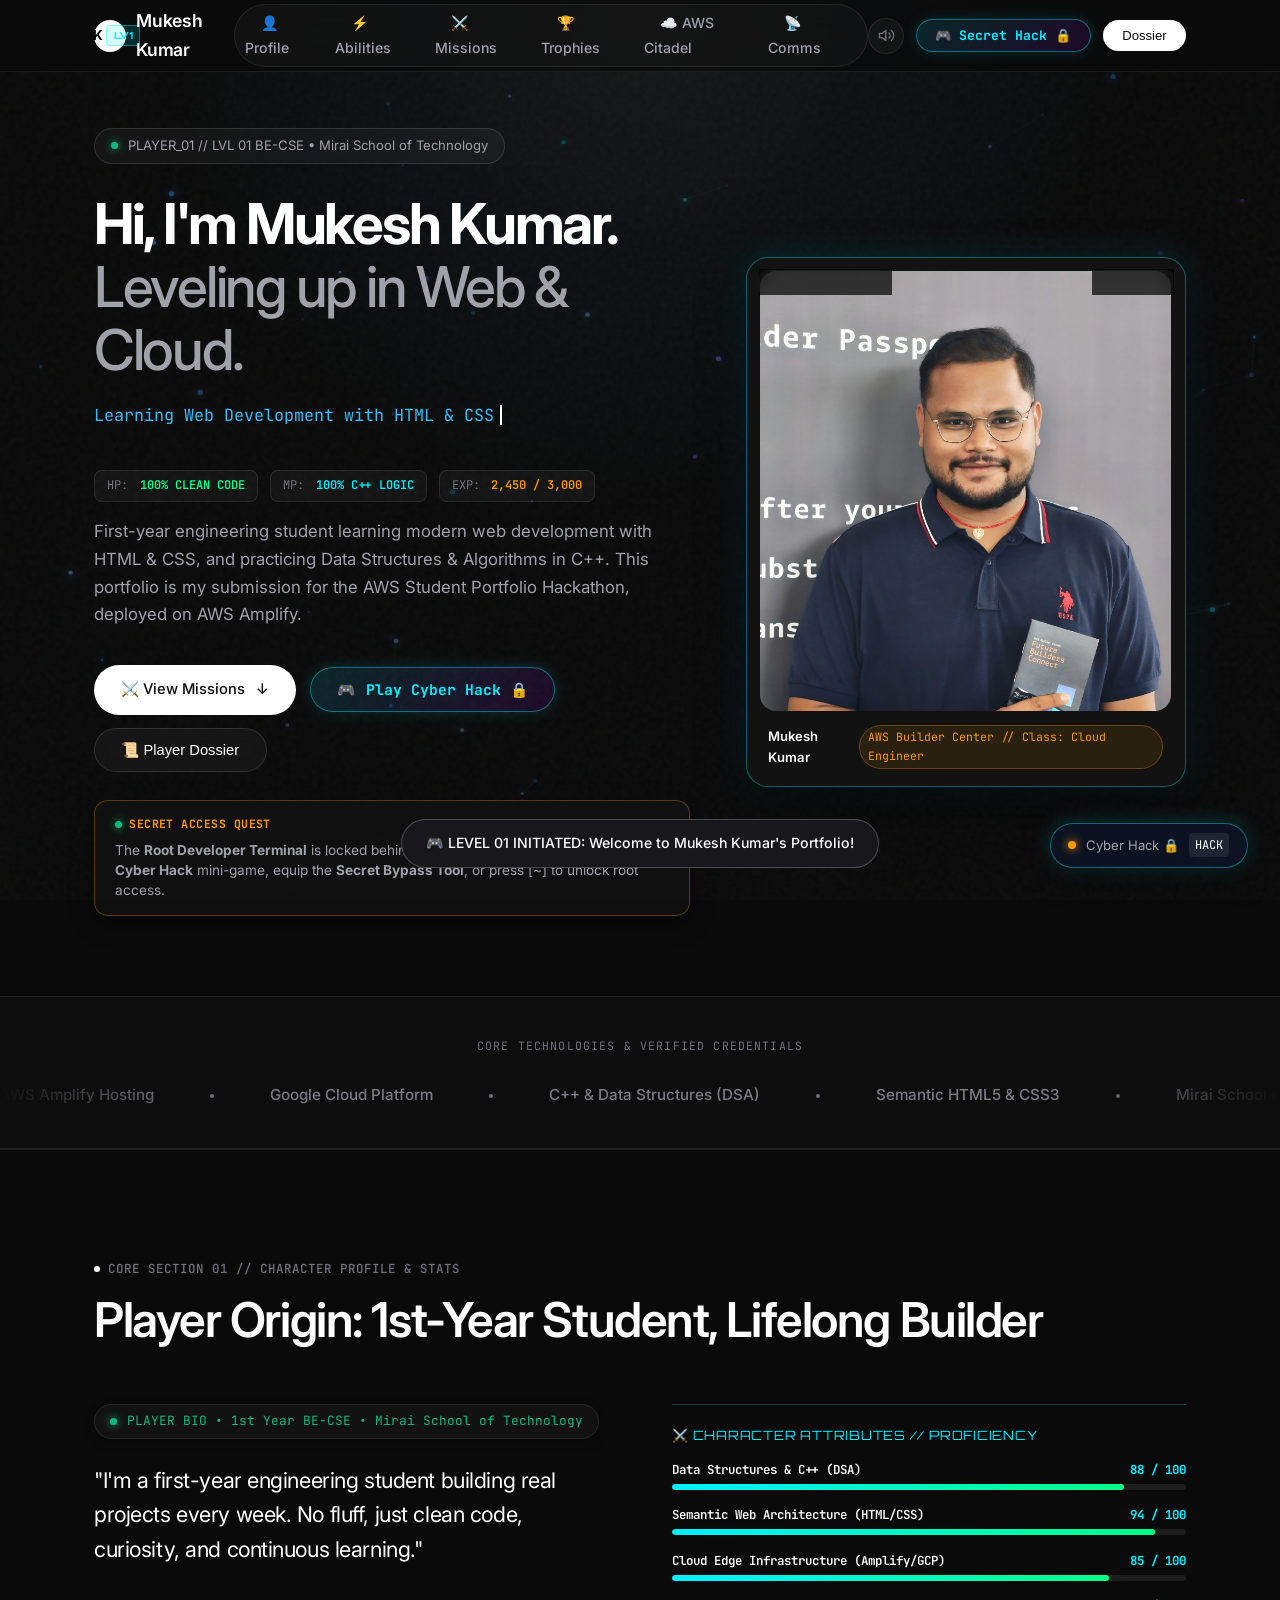
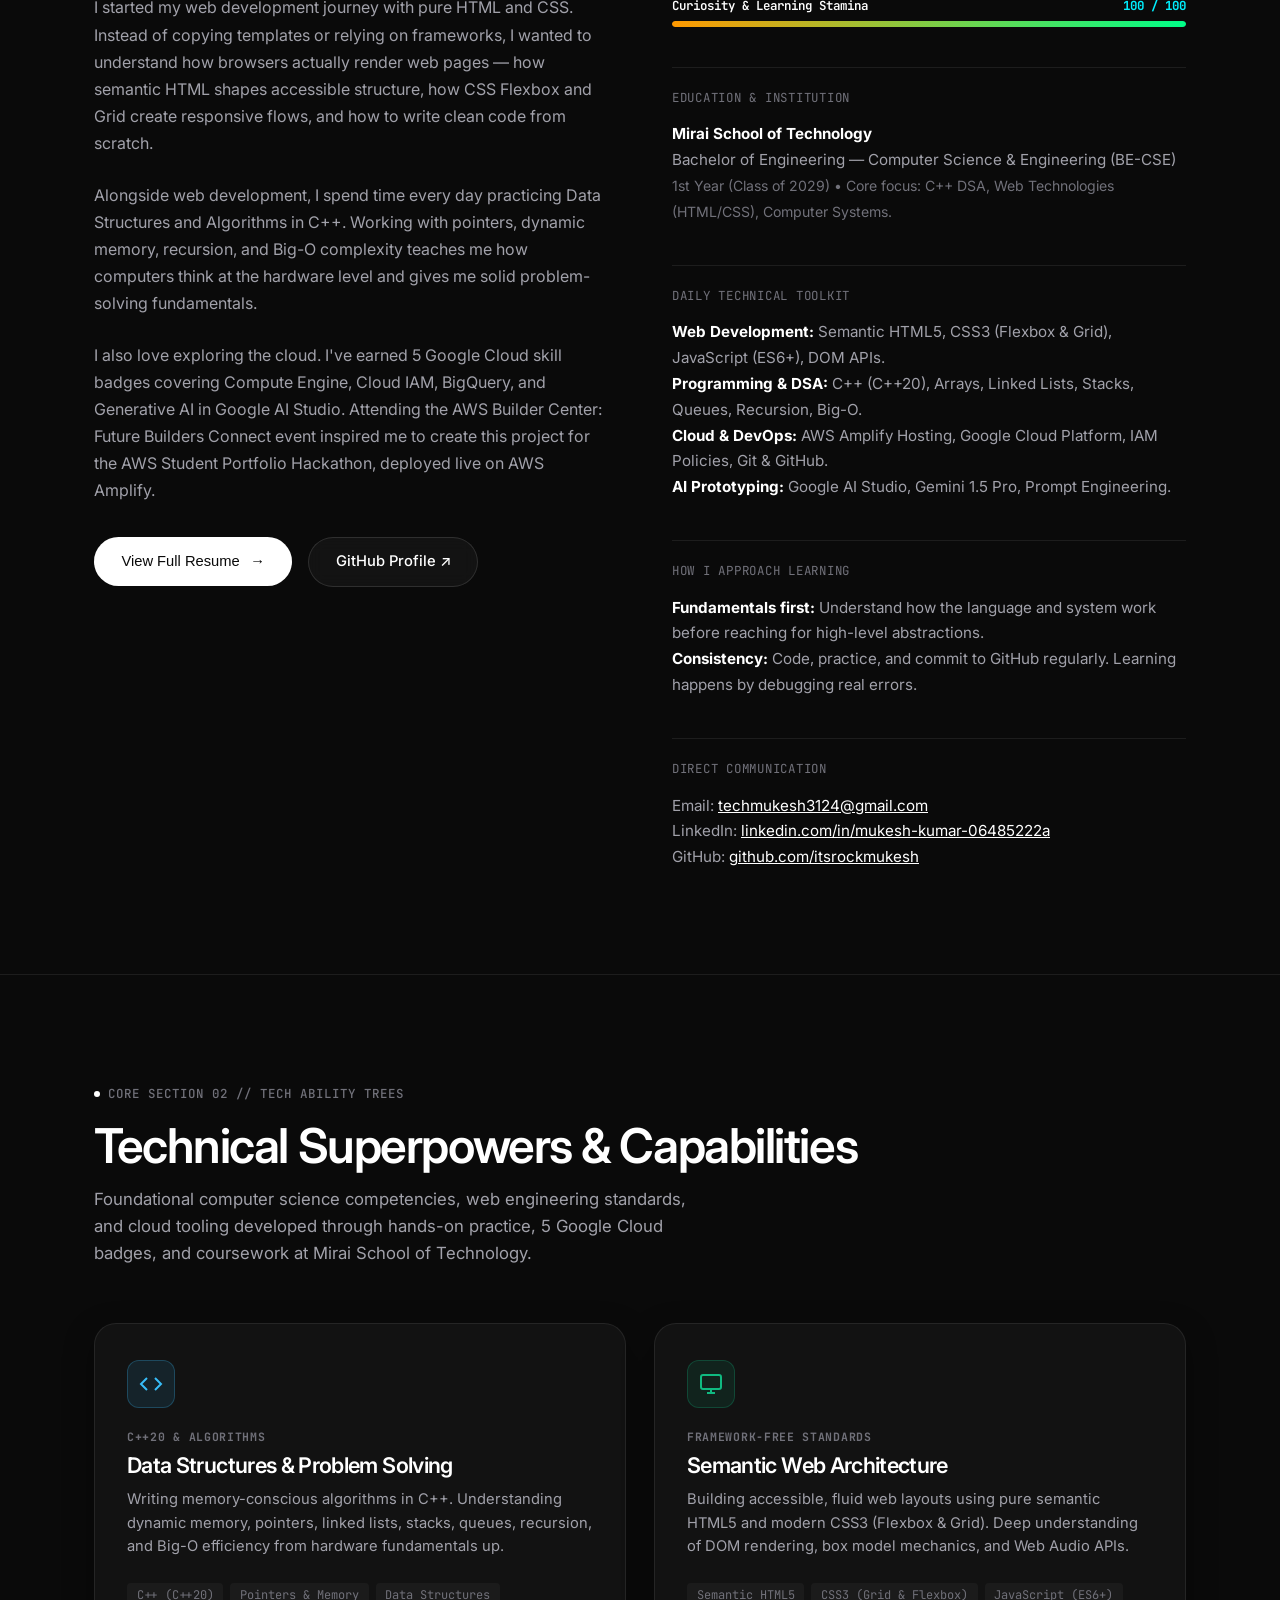
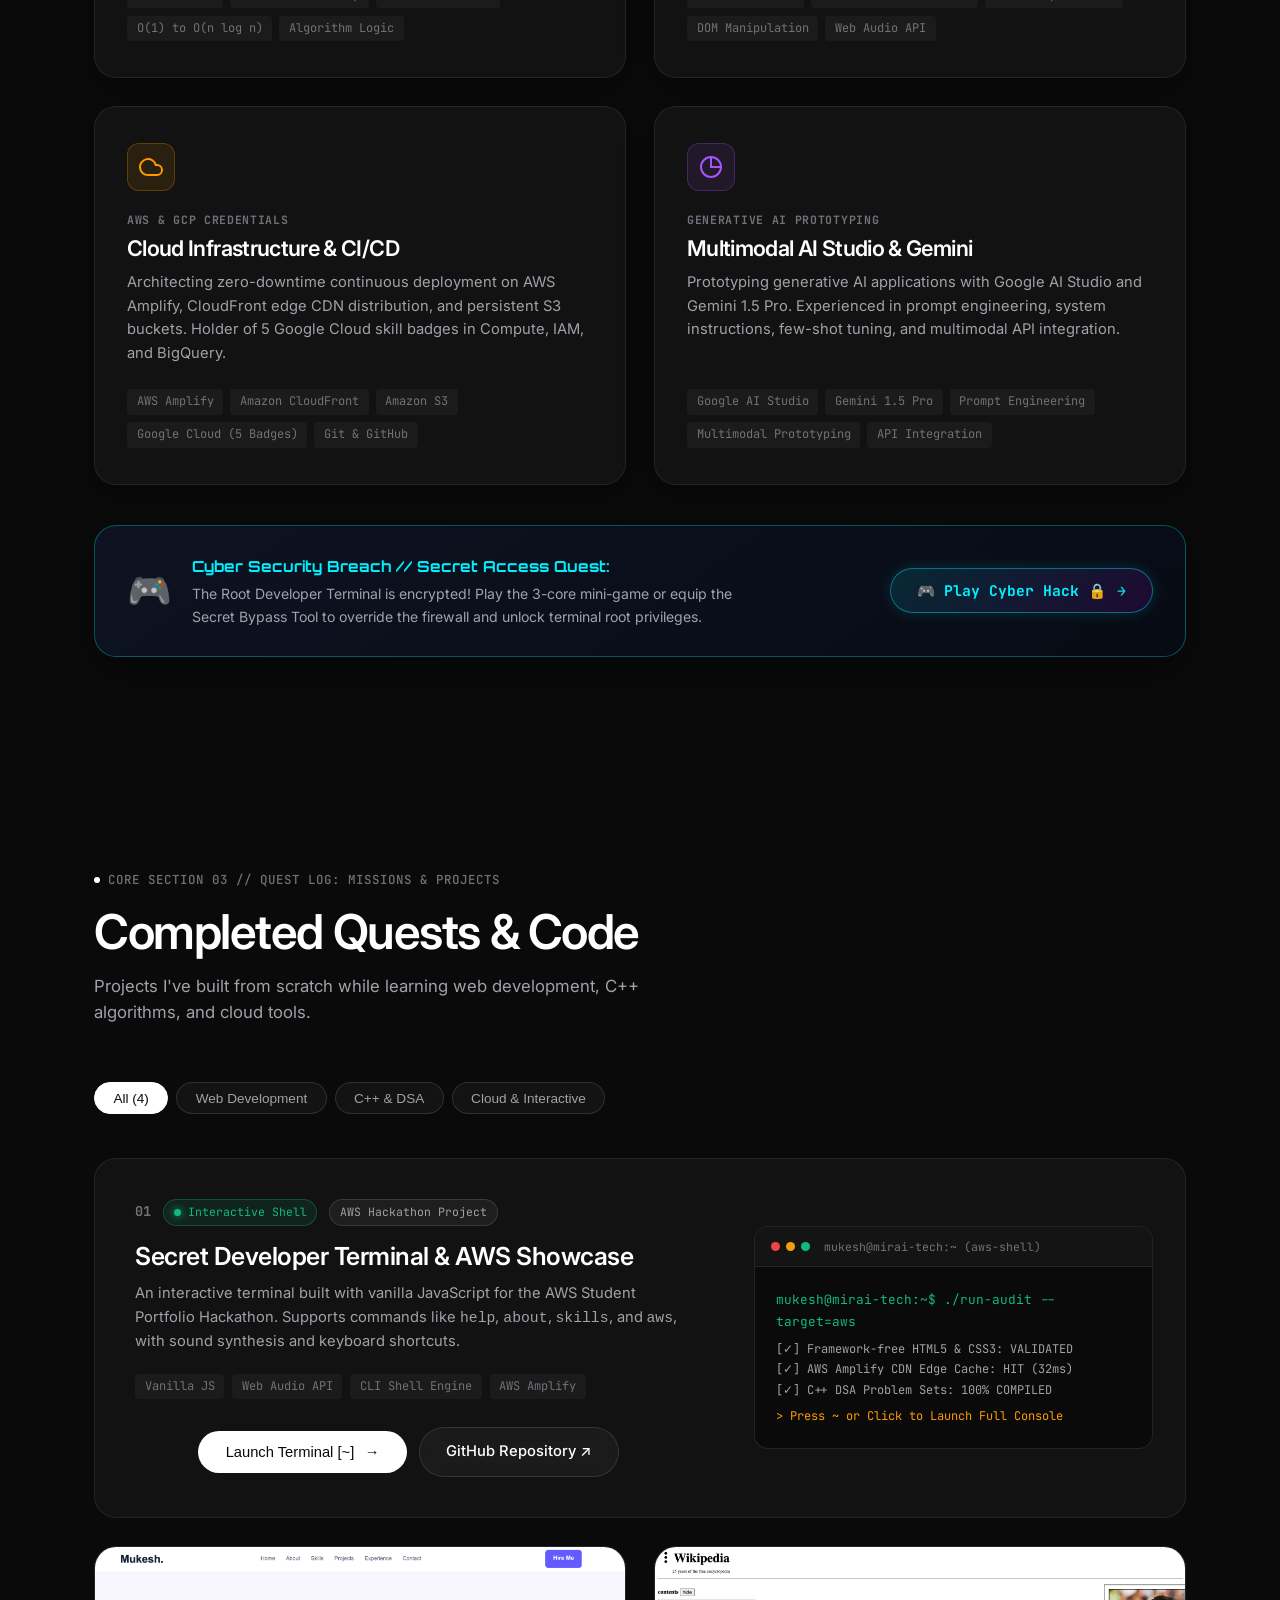
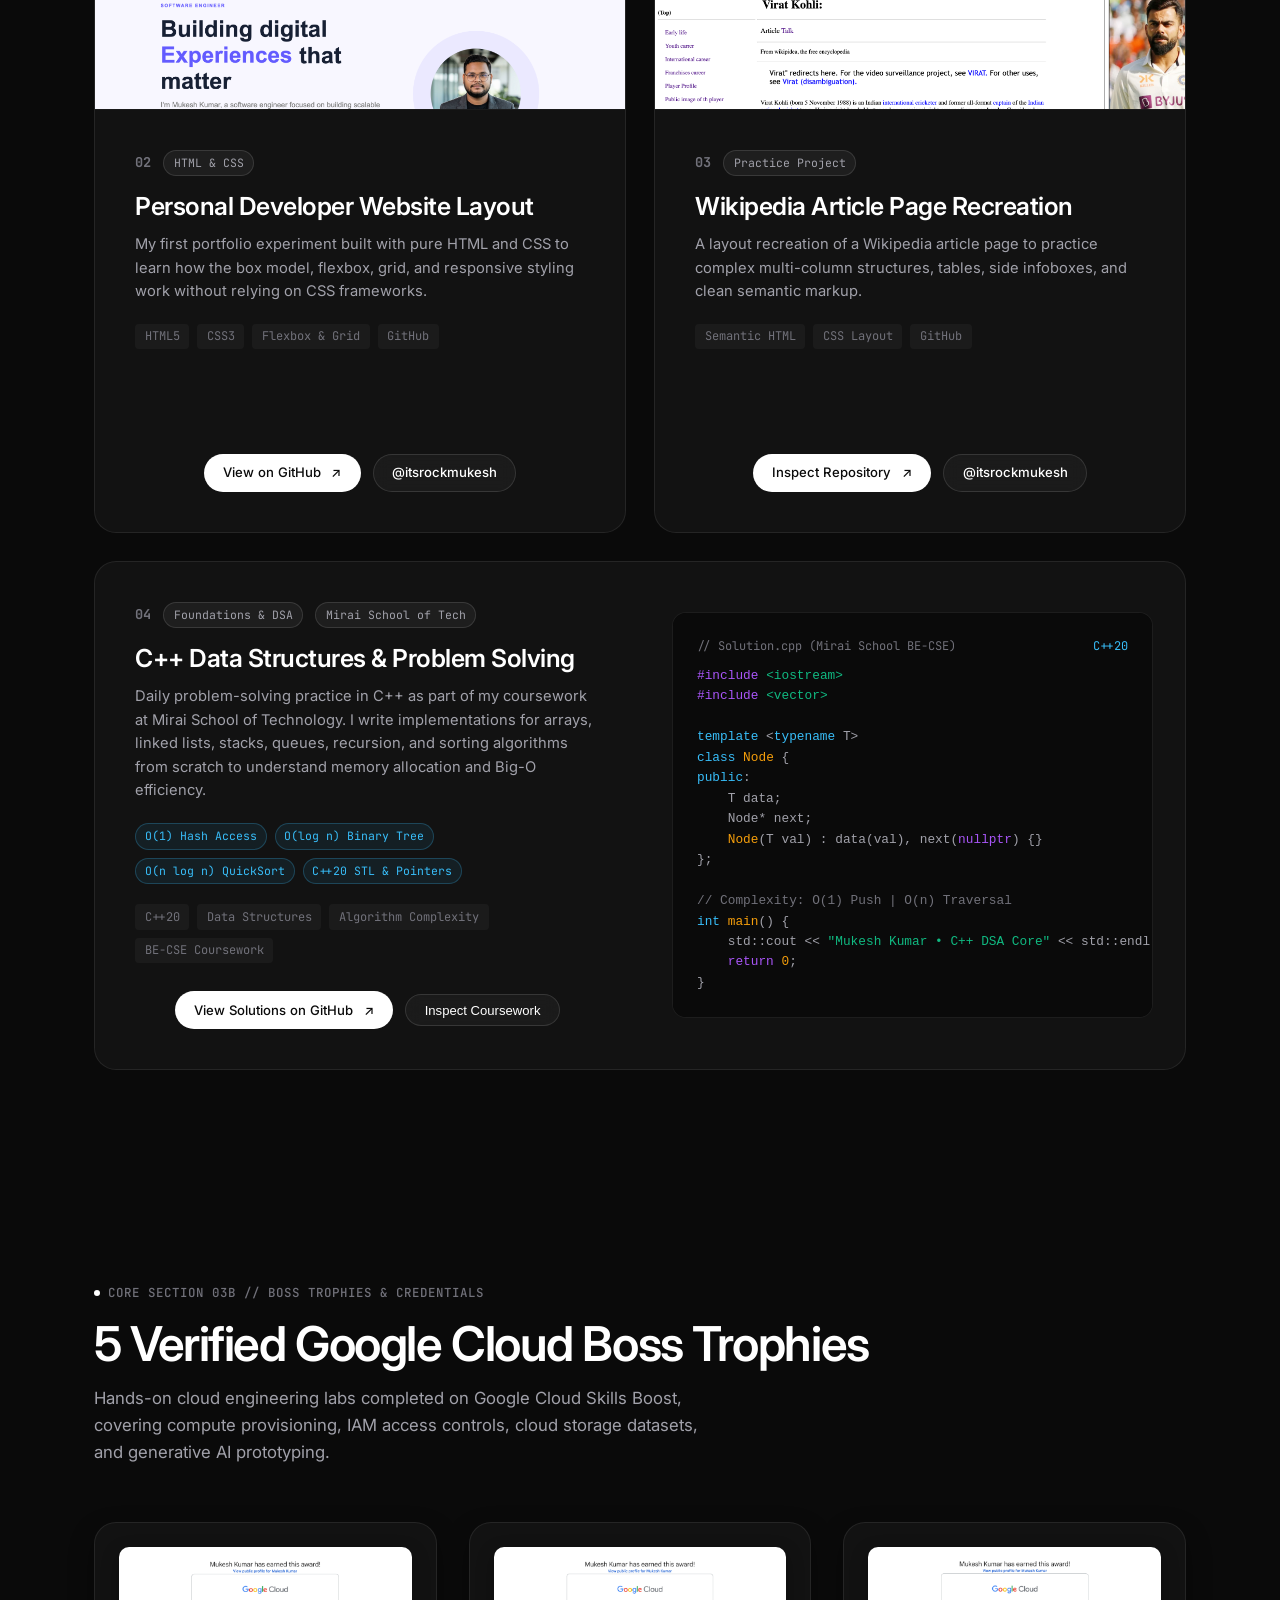
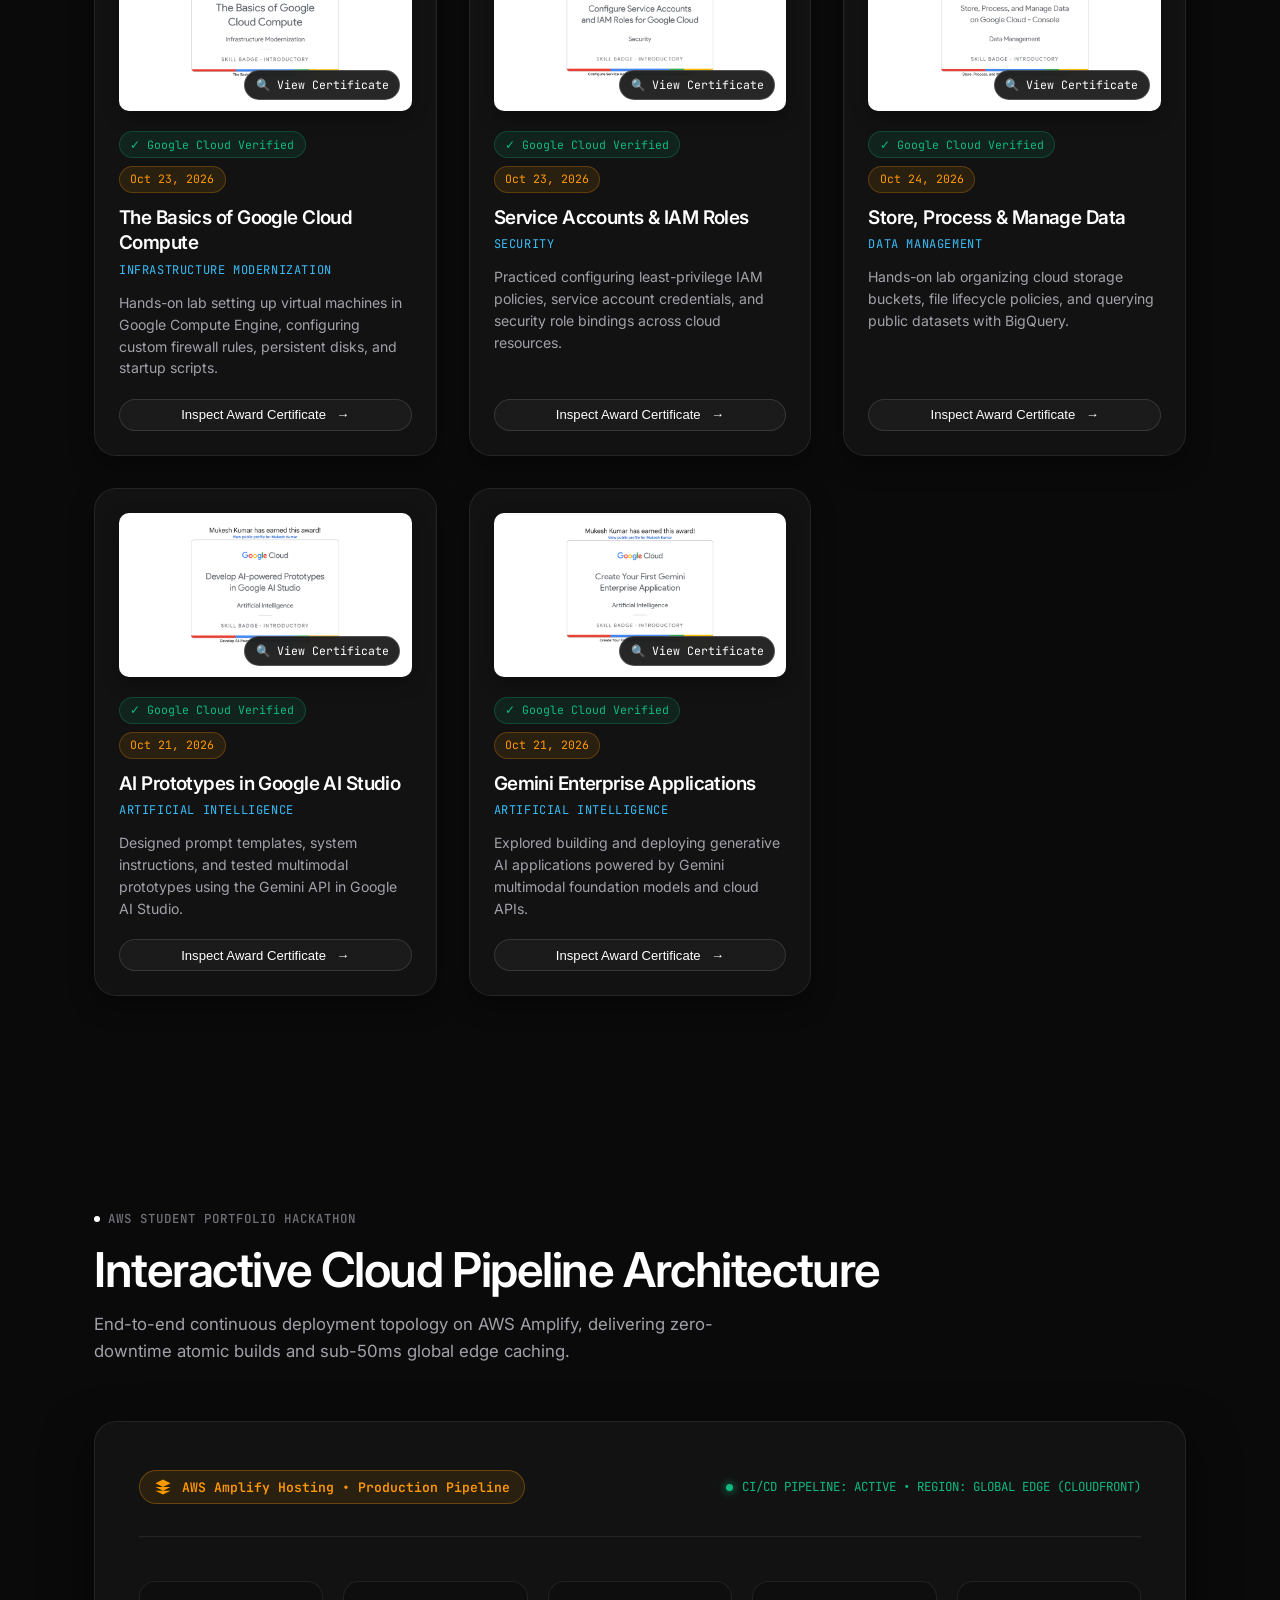
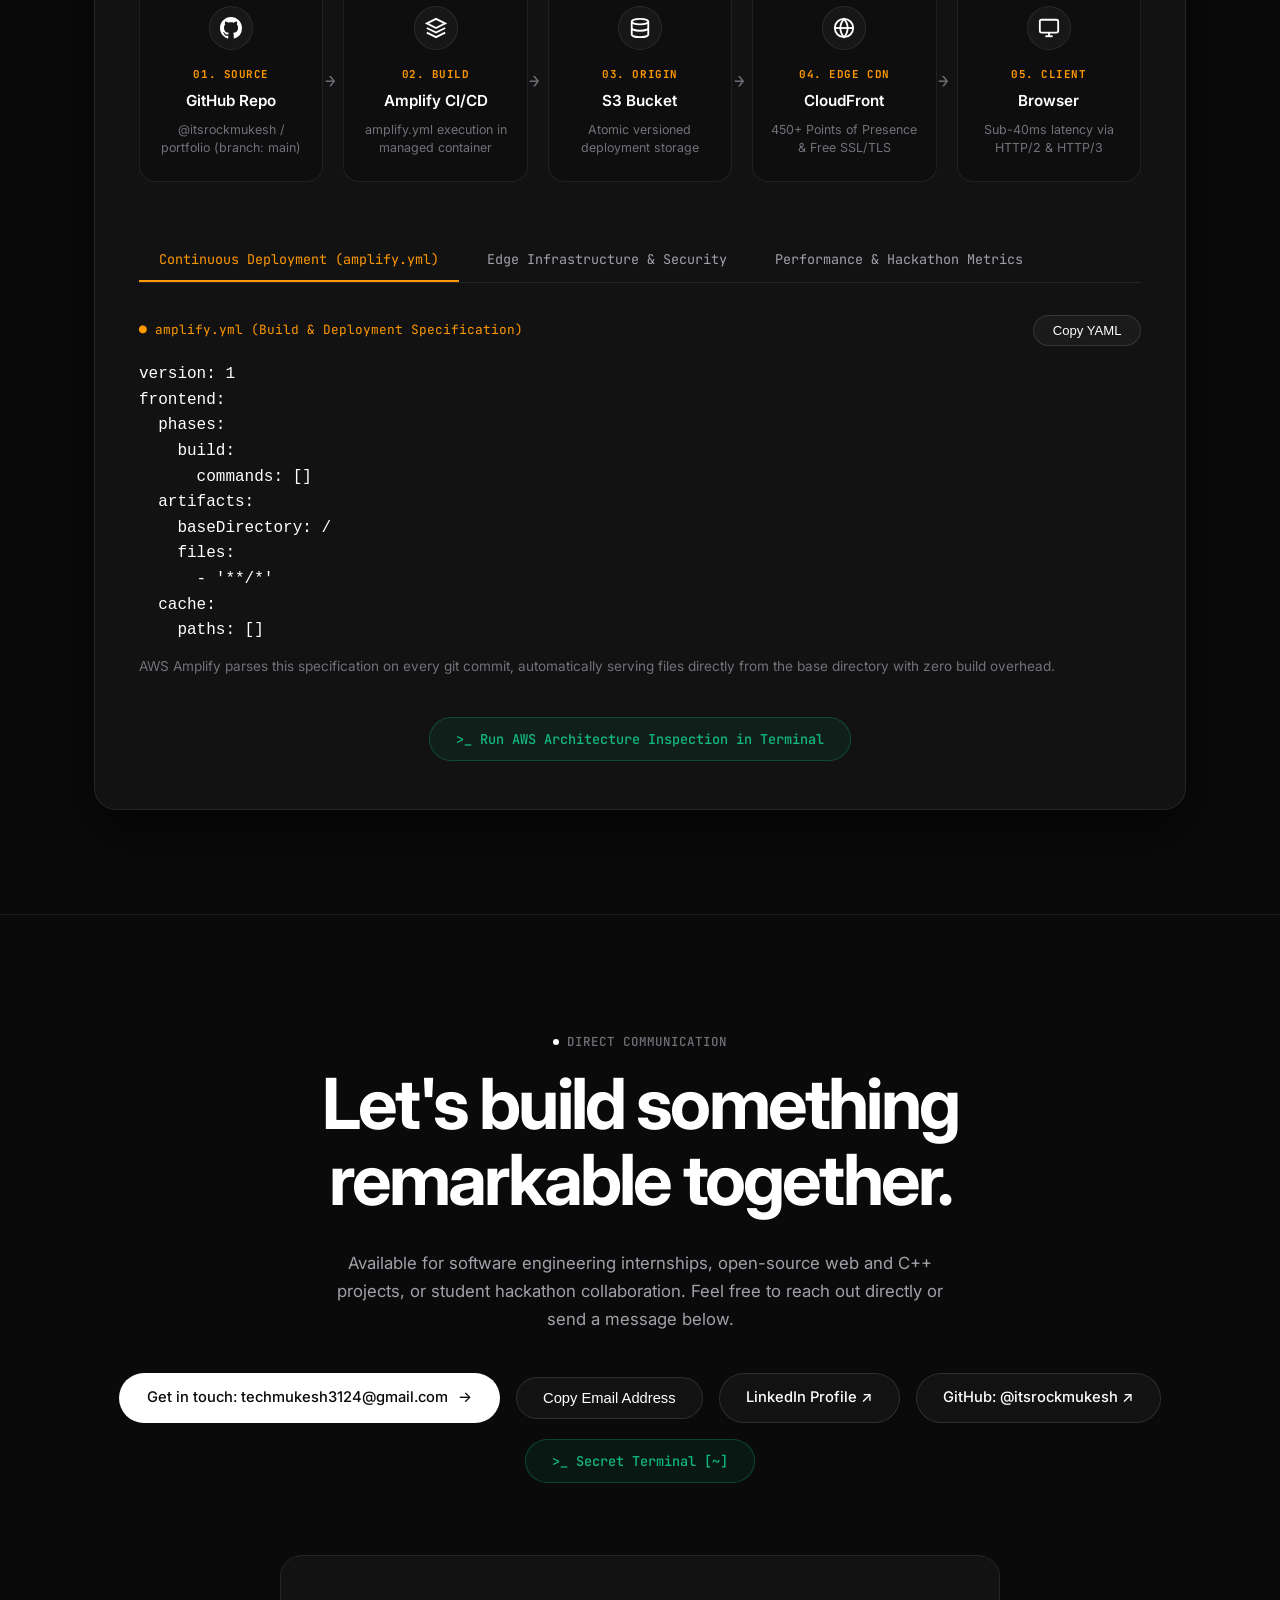
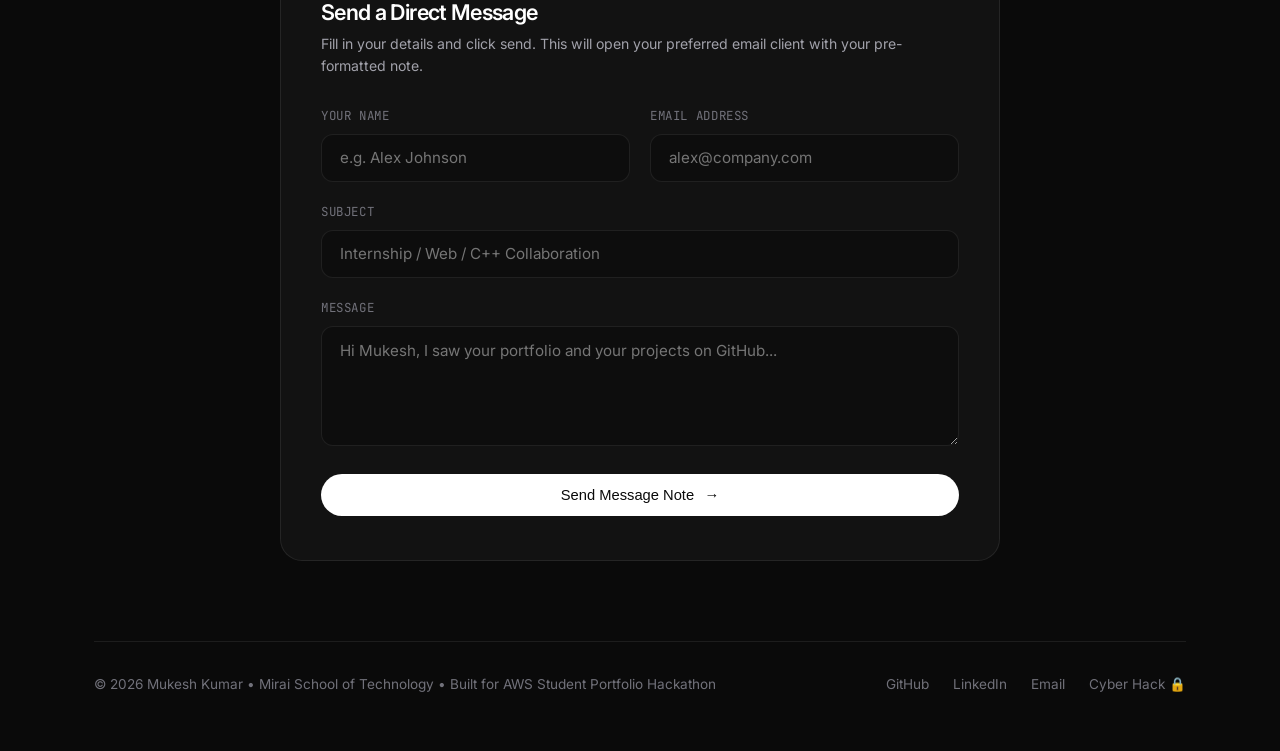
==== index.html @ 64cf111a "fix: make game opening gate exit bulletproof with inline handlers and keyboard shortcuts" ====
<!DOCTYPE html>
<html lang="en">
<head>
  <meta charset="UTF-8">
  <meta name="viewport" content="width=device-width, initial-scale=1.0">
  
  <!-- SEO & Social Sharing Metadata -->
  <title>Mukesh Kumar — 1st Year BE-CSE @ Mirai School of Tech | Web Dev, C++ DSA & Cloud</title>
  <meta name="description" content="Portfolio of Mukesh Kumar, 1st Year BE-CSE student at Mirai School of Technology learning Web Development (HTML/CSS), C++ DSA, and Cloud Computing. Features 5 Google Cloud Skill Badges and an interactive developer terminal.">
  <meta name="keywords" content="Mukesh Kumar, Mirai School of Technology, itsrockmukesh, BE-CSE, HTML, CSS, C++ DSA, AWS Hackathon, Google Cloud Skill Badges, AWS Amplify">
  <meta name="author" content="Mukesh Kumar">
  
  <!-- Open Graph / Social Sharing -->
  <meta property="og:type" content="website">
  <meta property="og:title" content="Mukesh Kumar — 1st Year BE-CSE Student Portfolio">
  <meta property="og:description" content="Computer Science student at Mirai School of Technology learning HTML/CSS, C++ DSA, and Cloud. Featuring a working Secret Developer Terminal and 5 Google Cloud badges.">
  <meta property="og:image" content="assets/mukesh-kumar.jpg">

  <!-- Twitter Meta -->
  <meta name="twitter:card" content="summary_large_image">
  <meta name="twitter:title" content="Mukesh Kumar — Portfolio">
  <meta name="twitter:description" content="1st Year BE-CSE student at Mirai School of Technology. Built for the AWS Student Portfolio Hackathon.">
  <meta name="twitter:image" content="assets/mukesh-kumar.jpg">

  <!-- Favicon -->
  <link rel="icon" type="image/svg+xml" href="assets/favicon.svg">

  <!-- Google Fonts: Inter (Body), JetBrains Mono (Code), Orbitron (Gamer HUD) -->
  <link rel="preconnect" href="https://fonts.googleapis.com">
  <link rel="preconnect" href="https://fonts.gstatic.com" crossorigin>
  <link href="https://fonts.googleapis.com/css2?family=Inter:wght@300;400;500;600;700;800&family=JetBrains+Mono:wght@400;500;700&family=Orbitron:wght@500;600;700;800;900&display=swap" rel="stylesheet">

  <!-- Stylesheet -->
  <link rel="stylesheet" href="css/style.css">
</head>
<body>

  <script>
    // Bulletproof Enter Game Realm handler
    window.enterGameRealm = function() {
      var gate = document.getElementById('game-start-gate');
      if (gate) {
        gate.classList.add('opened');
        gate.style.setProperty('transform', 'translateY(-100%)', 'important');
        gate.style.setProperty('opacity', '0', 'important');
        gate.style.setProperty('pointer-events', 'none', 'important');
        setTimeout(function() {
          gate.style.setProperty('display', 'none', 'important');
        }, 400);
      }
      try {
        if (typeof showToast === 'function') {
          showToast('🎮 LEVEL 01 INITIATED: Welcome to Mukesh Kumar\'s Portfolio!');
        }
      } catch (e) {}
    };
    document.addEventListener('keydown', function(e) {
      if (e.key === 'Enter' || e.key === ' ' || e.key === 'Escape') {
        var gate = document.getElementById('game-start-gate');
        if (gate && !gate.classList.contains('opened')) {
          window.enterGameRealm();
        }
      }
    });
  </script>

  <!-- ==========================================================================
       CINEMATIC GAME OPENING SCREEN (FEELING WITH OPENING)
       ========================================================================== -->
  <div id="game-start-gate" class="game-start-gate">
    <div class="game-start-inner">
      <div class="game-start-hud-frame">
        <div class="hud-top-bar">
          <span class="hud-tag"><span class="hud-pulse-dot"></span> SYSTEM READY // NET.ONLINE</span>
          <div style="display:flex; align-items:center; gap:0.75rem;">
            <span class="hud-coords">PORT: 3000</span>
            <button class="btn-gate-close" onclick="enterGameRealm()" title="Enter Site">✕ ENTER SITE</button>
          </div>
        </div>

        <div class="game-start-hero">
          <div class="game-badge-chip">⚔️ DEV QUEST 2026 • PLAYER SELECT</div>
          <h1 class="game-start-title">MUKESH KUMAR</h1>
          <div class="game-start-class">
            <span class="class-bracket">[</span>
            <span class="class-name">LVL 01 • ALGORITHMIC ARCHITECT &amp; CLOUD EXPLORER</span>
            <span class="class-bracket">]</span>
          </div>

          <!-- Quick RPG Stats Bar -->
          <div class="game-stats-row">
            <div class="stat-pill"><span class="stat-label">EXP:</span> <span class="stat-val">2,450 / 3,000 XP</span></div>
            <div class="stat-pill"><span class="stat-label">HP:</span> <span class="stat-val">100% (CLEAN CODE)</span></div>
            <div class="stat-pill"><span class="stat-label">GUILD:</span> <span class="stat-val">MIRAI SCHOOL OF TECH</span></div>
          </div>

          <p class="game-start-desc">
            Welcome, Player! Explore my learning journey from C++ Data Structures to AWS Amplify Cloud Architecture.
          </p>

          <!-- The Start Button -->
          <div class="game-start-action-row">
            <button id="press-start-btn" class="btn-press-start" onclick="enterGameRealm()" style="cursor:pointer;">
              <span class="start-icon">🕹️</span>
              <span class="start-text">PRESS START TO ENTER</span>
              <span class="start-arrow">▶</span>
            </button>
            <button id="quick-enter-btn" class="btn-skip-intro" onclick="enterGameRealm()" style="cursor:pointer;">
              <span>Skip Intro &amp; Scroll</span>
            </button>
          </div>
        </div>

        <div class="hud-bottom-bar">
          <span>HINT: 🔒 A secret developer console is hidden inside. Complete the Cyber Hack or find the Secret Tool to breach it!</span>
        </div>
      </div>
    </div>
  </div>

  <!-- HeyKuba Grain / Noise Overlay -->
  <div class="bg-noise-overlay"></div>

  <!-- Ambient Glow Behind Hero -->
  <div class="bg-ambient-glow"></div>

  <!-- Particle Background Canvas -->
  <canvas id="particle-canvas"></canvas>

  <!-- ==========================================================================
       NAVIGATION BAR (GAMER HUD FLOATING NAVBAR)
       ========================================================================== -->
  <nav class="navbar" id="navbar">
    <div class="container">
      <a href="#hero" class="nav-brand" aria-label="Mukesh Kumar Home">
        <div class="brand-monogram">MK <span class="lvl-badge">LV1</span></div>
        <span>Mukesh Kumar</span>
      </a>

      <!-- Center Pill Navigation with Gamer Labels -->
      <ul class="nav-links" id="nav-links">
        <li><a href="#about" class="nav-link">👤 Profile</a></li>
        <li><a href="#skills" class="nav-link">⚡ Abilities</a></li>
        <li><a href="#projects" class="nav-link">⚔️ Missions</a></li>
        <li><a href="#achievements" class="nav-link">🏆 Trophies</a></li>
        <li><a href="#aws-showcase" class="nav-link">☁️ AWS Citadel</a></li>
        <li><a href="#contact" class="nav-link">📡 Comms</a></li>
      </ul>

      <!-- Action Items on Right -->
      <div class="nav-actions">
        <!-- Sound FX Synth Toggle -->
        <button id="sound-toggle-btn" class="sound-toggle-btn" title="Toggle Cyber Audio Feedback" aria-label="Toggle Audio">
          <svg width="17" height="17" viewBox="0 0 24 24" fill="none" stroke="currentColor" stroke-width="2" stroke-linecap="round" stroke-linejoin="round">
            <polygon points="11 5 6 9 2 9 2 15 6 15 11 19 11 5"></polygon>
            <path d="M19.07 4.93a10 10 0 0 1 0 14.14M15.54 8.46a5 5 0 0 1 0 7.07"></path>
          </svg>
        </button>

        <!-- Cyber Hack Mini-Game Launcher (No Direct Terminal Button) -->
        <button id="nav-hack-trigger" class="btn-pill btn-pill-hack btn-sm" title="Launch Cyber Hack to breach Root Access">
          <span>🎮 Secret Hack 🔒</span>
        </button>

        <!-- Resume Modal Trigger -->
        <button class="btn-pill btn-pill-primary btn-sm trigger-resume-modal">
          Dossier
        </button>

        <!-- Mobile Drawer Toggle -->
        <button class="mobile-menu-btn" aria-label="Toggle navigation menu">
          <svg width="22" height="22" viewBox="0 0 24 24" fill="none" stroke="currentColor" stroke-width="2">
            <line x1="3" y1="12" x2="21" y2="12"></line>
            <line x1="3" y1="6" x2="21" y2="6"></line>
            <line x1="3" y1="18" x2="21" y2="18"></line>
          </svg>
        </button>
      </div>
    </div>
  </nav>

  <!-- ==========================================================================
       CREATIVE INTERACTIVE FEATURE — FLOATING LOCKED CYBER HINT
       ========================================================================== -->
  <div id="cyber-hack-hint-trigger" class="secret-cyber-hint" title="Play Cyber Hack to unlock Root Console">
    <div class="hint-dot locked"></div>
    <span class="hint-text">Cyber Hack 🔒</span>
    <span class="hint-key">HACK</span>
  </div>

  <main>
    <!-- ==========================================================================
         HERO SECTION (GAMING HERO EDITORIAL & PLAYER CARD)
         ========================================================================== -->
    <section class="hero" id="hero">
      <div class="container">
        <div class="hero-grid-split">
          <!-- Left Column: Story, Headline, Actions -->
          <div class="hero-content-col">
            <div class="hero-status-tag">
              <span class="status-pulse"></span>
              <span>PLAYER_01 // LVL 01 BE-CSE • Mirai School of Technology</span>
            </div>

            <h1 class="hero-statement-title">
              Hi, I'm Mukesh Kumar.<br>
              <span class="hero-title-highlight">Leveling up in Web &amp; Cloud.</span>
            </h1>

            <div class="hero-typewriter-bar">
              <span id="typewriter-text"></span>
              <span class="typewriter-cursor"></span>
            </div>

            <!-- RPG Player Stats Bar in Hero -->
            <div class="game-stats-row" style="margin: 1rem 0;">
              <div class="stat-pill"><span class="stat-label">HP:</span> <span class="stat-val" style="color:#00FF88;">100% CLEAN CODE</span></div>
              <div class="stat-pill"><span class="stat-label">MP:</span> <span class="stat-val" style="color:#00F0FF;">100% C++ LOGIC</span></div>
              <div class="stat-pill"><span class="stat-label">EXP:</span> <span class="stat-val" style="color:#FF9900;">2,450 / 3,000</span></div>
            </div>

            <p class="hero-subtitle">
              First-year engineering student learning modern web development with HTML &amp; CSS, and practicing Data Structures &amp; Algorithms in C++. This portfolio is my submission for the AWS Student Portfolio Hackathon, deployed on AWS Amplify.
            </p>

            <div class="hero-actions">
              <a href="#projects" class="btn-pill btn-pill-primary">
                <span>⚔️ View Missions</span>
                <span class="btn-arrow">↓</span>
              </a>

              <!-- Secret Tool Mini-Game Launcher (No Direct Terminal Button) -->
              <button id="hero-hack-trigger" class="btn-pill btn-pill-hack">
                <span>🎮</span>
                <span>Play Cyber Hack 🔒</span>
              </button>

              <button class="btn-pill btn-pill-secondary trigger-resume-modal">
                <span>📜 Player Dossier</span>
              </button>
            </div>

            <!-- Visible Quest Hint Callout for AWS Hackathon Judges -->
            <div class="creative-feature-callout" id="callout-hack-trigger" role="button" title="Click to play Cyber Hack mini-game or use the Secret Tool">
              <div class="callout-badge-row">
                <span class="callout-pill"><span class="status-pulse"></span> SECRET ACCESS QUEST</span>
                <span class="callout-sub">Crack Mini-Game or use Secret Tool</span>
              </div>
              <p class="callout-text">
                The <strong>Root Developer Terminal</strong> is locked behind security protocols! Play the quick <strong>Cyber Hack</strong> mini-game, equip the <strong>Secret Bypass Tool</strong>, or press [~] to unlock root access.
              </p>
            </div>
          </div>

          <!-- Right Column: Sharp Epic Player Trading Card -->
          <div class="hero-photo-frame gamer-card tilt-card">
            <div class="gamer-card-hud-top">
              <span class="gamer-rarity-chip">★ RARE // LVL 01</span>
              <span class="gamer-hp-chip">HP 100/100</span>
            </div>
            <img src="assets/mukesh-kumar.jpg" alt="Mukesh Kumar holding AWS Builder Center Passport" class="hero-portrait-real">
            <div class="hero-photo-footer">
              <div class="hero-photo-name">Mukesh Kumar</div>
              <div class="hero-photo-tag">AWS Builder Center // Class: Cloud Engineer</div>
            </div>
          </div>
        </div>
      </div>
    </section>

    <!-- ==========================================================================
         INFINITE MARQUEE TICKER (HEYKUBA LOGO TICKER)
         ========================================================================== -->
    <div class="ticker-section">
      <div class="ticker-label">Core Technologies &amp; Verified Credentials</div>
      <div class="ticker-wrapper">
        <div class="ticker-track">
          <div class="ticker-item">AWS Amplify Hosting</div>
          <div class="ticker-dot"></div>
          <div class="ticker-item">Google Cloud Platform</div>
          <div class="ticker-dot"></div>
          <div class="ticker-item">C++ &amp; Data Structures (DSA)</div>
          <div class="ticker-dot"></div>
          <div class="ticker-item">Semantic HTML5 &amp; CSS3</div>
          <div class="ticker-dot"></div>
          <div class="ticker-item">Mirai School of Technology</div>
          <div class="ticker-dot"></div>
          <div class="ticker-item">GitHub (@itsrockmukesh)</div>
          <div class="ticker-dot"></div>
          <div class="ticker-item">Google AI Studio &amp; Gemini</div>
          <div class="ticker-dot"></div>
          <div class="ticker-item">Linux CLI &amp; Bash</div>
          <div class="ticker-dot"></div>
          <div class="ticker-item">Responsive Web Systems</div>
          <div class="ticker-dot"></div>
          <!-- Repeat for infinite loop -->
          <div class="ticker-item">AWS Amplify Hosting</div>
          <div class="ticker-dot"></div>
          <div class="ticker-item">Google Cloud Platform</div>
          <div class="ticker-dot"></div>
          <div class="ticker-item">C++ &amp; Data Structures (DSA)</div>
          <div class="ticker-dot"></div>
          <div class="ticker-item">Semantic HTML5 &amp; CSS3</div>
          <div class="ticker-dot"></div>
          <div class="ticker-item">Mirai School of Technology</div>
          <div class="ticker-dot"></div>
          <div class="ticker-item">GitHub (@itsrockmukesh)</div>
          <div class="ticker-dot"></div>
          <div class="ticker-item">Google AI Studio &amp; Gemini</div>
          <div class="ticker-dot"></div>
          <div class="ticker-item">Linux CLI &amp; Bash</div>
          <div class="ticker-dot"></div>
          <div class="ticker-item">Responsive Web Systems</div>
          <div class="ticker-dot"></div>
        </div>
      </div>
    </div>

    <!-- ==========================================================================
         CORE SECTION 1: ABOUT ME (HACKATHON REQUIREMENT)
         ========================================================================== -->
    <section class="info-section" id="about">
      <div class="container">
        <div class="section-header">
          <div class="section-label">Core Section 01 // Character Profile &amp; Stats</div>
          <h2 class="section-title">Player Origin: 1st-Year Student, Lifelong Builder</h2>
        </div>

        <div class="info-grid">
          <!-- Left Column: Story & Personal Narrative -->
          <div class="info-story-col">
            <div class="info-badge-intro">
              <span class="status-pulse"></span>
              <span>PLAYER BIO • 1st Year BE-CSE • Mirai School of Technology</span>
            </div>

            <p class="info-lead-p">
              "I'm a first-year engineering student building real projects every week. No fluff, just clean code, curiosity, and continuous learning."
            </p>
            <p class="info-sub-p">
              I started my web development journey with pure HTML and CSS. Instead of copying templates or relying on frameworks, I wanted to understand how browsers actually render web pages — how semantic HTML shapes accessible structure, how CSS Flexbox and Grid create responsive flows, and how to write clean code from scratch.
            </p>
            <p class="info-sub-p">
              Alongside web development, I spend time every day practicing Data Structures and Algorithms in C++. Working with pointers, dynamic memory, recursion, and Big-O complexity teaches me how computers think at the hardware level and gives me solid problem-solving fundamentals.
            </p>
            <p class="info-sub-p">
              I also love exploring the cloud. I've earned 5 Google Cloud skill badges covering Compute Engine, Cloud IAM, BigQuery, and Generative AI in Google AI Studio. Attending the AWS Builder Center: Future Builders Connect event inspired me to create this project for the AWS Student Portfolio Hackathon, deployed live on AWS Amplify.
            </p>
            <div style="margin-top: 2rem; display: flex; gap: 1rem; flex-wrap: wrap;">
              <button class="btn-pill btn-pill-primary trigger-resume-modal">
                <span>View Full Resume</span>
                <span class="btn-arrow">→</span>
              </button>
              <a href="https://github.com/itsrockmukesh" target="_blank" rel="noopener noreferrer" class="btn-pill btn-pill-secondary">
                <span>GitHub Profile ↗</span>
              </a>
            </div>
          </div>

          <!-- Right Column: Structured Student Profile & RPG Stats Blocks -->
          <div class="info-details-col">
            <!-- RPG Attribute Meters Block -->
            <div class="info-block-item" style="border-color:rgba(0,240,255,0.25);">
              <div class="info-block-header" style="color:#00F0FF; font-family:var(--font-gamer); font-size:0.8rem;">
                ⚔️ Character Attributes // Proficiency
              </div>
              <div class="info-block-content" style="margin-top:0.6rem;">
                <div class="rpg-meter-row">
                  <div class="rpg-meter-labels">
                    <span class="rpg-meter-name">Data Structures &amp; C++ (DSA)</span>
                    <span class="rpg-meter-score">88 / 100</span>
                  </div>
                  <div class="rpg-meter-track"><div class="rpg-meter-fill" style="width:88%;"></div></div>
                </div>
                <div class="rpg-meter-row">
                  <div class="rpg-meter-labels">
                    <span class="rpg-meter-name">Semantic Web Architecture (HTML/CSS)</span>
                    <span class="rpg-meter-score">94 / 100</span>
                  </div>
                  <div class="rpg-meter-track"><div class="rpg-meter-fill" style="width:94%;"></div></div>
                </div>
                <div class="rpg-meter-row">
                  <div class="rpg-meter-labels">
                    <span class="rpg-meter-name">Cloud Edge Infrastructure (Amplify/GCP)</span>
                    <span class="rpg-meter-score">85 / 100</span>
                  </div>
                  <div class="rpg-meter-track"><div class="rpg-meter-fill" style="width:85%;"></div></div>
                </div>
                <div class="rpg-meter-row" style="margin-bottom:0;">
                  <div class="rpg-meter-labels">
                    <span class="rpg-meter-name">Curiosity &amp; Learning Stamina</span>
                    <span class="rpg-meter-score">100 / 100</span>
                  </div>
                  <div class="rpg-meter-track"><div class="rpg-meter-fill" style="width:100%; background:linear-gradient(90deg, #FF9900, #00FF88);"></div></div>
                </div>
              </div>
            </div>

            <!-- Block 1: Education -->
            <div class="info-block-item">
              <div class="info-block-header">Education &amp; Institution</div>
              <div class="info-block-content">
                <strong>Mirai School of Technology</strong><br>
                <span>Bachelor of Engineering — Computer Science &amp; Engineering (BE-CSE)</span><br>
                <span style="color:var(--text-muted); font-size:0.88rem;">1st Year (Class of 2029) • Core focus: C++ DSA, Web Technologies (HTML/CSS), Computer Systems.</span>
              </div>
            </div>

            <!-- Block 2: Daily Toolkit -->
            <div class="info-block-item">
              <div class="info-block-header">Daily Technical Toolkit</div>
              <div class="info-block-content">
                <strong>Web Development:</strong> Semantic HTML5, CSS3 (Flexbox &amp; Grid), JavaScript (ES6+), DOM APIs.<br>
                <strong>Programming &amp; DSA:</strong> C++ (C++20), Arrays, Linked Lists, Stacks, Queues, Recursion, Big-O.<br>
                <strong>Cloud &amp; DevOps:</strong> AWS Amplify Hosting, Google Cloud Platform, IAM Policies, Git &amp; GitHub.<br>
                <strong>AI Prototyping:</strong> Google AI Studio, Gemini 1.5 Pro, Prompt Engineering.
              </div>
            </div>

            <!-- Block 3: How I Approach Learning -->
            <div class="info-block-item">
              <div class="info-block-header">How I Approach Learning</div>
              <div class="info-block-content">
                <strong>Fundamentals first:</strong> Understand how the language and system work before reaching for high-level abstractions.<br>
                <strong>Consistency:</strong> Code, practice, and commit to GitHub regularly. Learning happens by debugging real errors.
              </div>
            </div>

            <!-- Block 4: Direct Reach -->
            <div class="info-block-item">
              <div class="info-block-header">Direct Communication</div>
              <div class="info-block-content">
                Email: <a href="mailto:techmukesh3124@gmail.com" style="color:var(--text-primary); text-decoration:underline;">techmukesh3124@gmail.com</a><br>
                LinkedIn: <a href="https://www.linkedin.com/in/mukesh-kumar-06485222a" target="_blank" rel="noopener noreferrer" style="color:var(--text-primary); text-decoration:underline;">linkedin.com/in/mukesh-kumar-06485222a</a><br>
                GitHub: <a href="https://github.com/itsrockmukesh" target="_blank" rel="noopener noreferrer" style="color:var(--text-primary); text-decoration:underline;">github.com/itsrockmukesh</a>
              </div>
            </div>
          </div>
        </div>
      </div>
    </section>

    <!-- ==========================================================================
         CORE SECTION 2: TECH SUPERPOWERS & SKILLS (HACKATHON REQUIREMENT)
         ========================================================================== -->
    <section class="skills-section" id="skills">
      <div class="container">
        <div class="section-header">
          <div class="section-label">Core Section 02 // Tech Ability Trees</div>
          <h2 class="section-title">Technical Superpowers &amp; Capabilities</h2>
          <p class="section-description">
            Foundational computer science competencies, web engineering standards, and cloud tooling developed through hands-on practice, 5 Google Cloud badges, and coursework at Mirai School of Technology.
          </p>
        </div>

        <div class="superpowers-grid">
          <!-- SUPERPOWER 1: Core Systems & DSA -->
          <div class="superpower-card tilt-card">
            <div class="superpower-icon-box" style="background:rgba(56,189,248,0.1); color:#38BDF8; border-color:rgba(56,189,248,0.25);">
              <svg width="24" height="24" viewBox="0 0 24 24" fill="none" stroke="currentColor" stroke-width="2">
                <polyline points="16 18 22 12 16 6"></polyline>
                <polyline points="8 6 2 12 8 18"></polyline>
              </svg>
            </div>
            <div class="superpower-level-tag">C++20 &amp; Algorithms</div>
            <h3 class="superpower-title">Data Structures &amp; Problem Solving</h3>
            <p class="superpower-desc">
              Writing memory-conscious algorithms in C++. Understanding dynamic memory, pointers, linked lists, stacks, queues, recursion, and Big-O efficiency from hardware fundamentals up.
            </p>
            <div class="superpower-tags">
              <span class="work-tag">C++ (C++20)</span>
              <span class="work-tag">Pointers &amp; Memory</span>
              <span class="work-tag">Data Structures</span>
              <span class="work-tag">O(1) to O(n log n)</span>
              <span class="work-tag">Algorithm Logic</span>
            </div>
          </div>

          <!-- SUPERPOWER 2: Web Engineering Standards -->
          <div class="superpower-card tilt-card">
            <div class="superpower-icon-box" style="background:rgba(16,185,129,0.1); color:#10B981; border-color:rgba(16,185,129,0.25);">
              <svg width="24" height="24" viewBox="0 0 24 24" fill="none" stroke="currentColor" stroke-width="2">
                <rect x="2" y="3" width="20" height="14" rx="2" ry="2"></rect>
                <line x1="8" y1="21" x2="16" y2="21"></line>
                <line x1="12" y1="17" x2="12" y2="21"></line>
              </svg>
            </div>
            <div class="superpower-level-tag">Framework-Free Standards</div>
            <h3 class="superpower-title">Semantic Web Architecture</h3>
            <p class="superpower-desc">
              Building accessible, fluid web layouts using pure semantic HTML5 and modern CSS3 (Flexbox &amp; Grid). Deep understanding of DOM rendering, box model mechanics, and Web Audio APIs.
            </p>
            <div class="superpower-tags">
              <span class="work-tag">Semantic HTML5</span>
              <span class="work-tag">CSS3 (Grid &amp; Flexbox)</span>
              <span class="work-tag">JavaScript (ES6+)</span>
              <span class="work-tag">DOM Manipulation</span>
              <span class="work-tag">Web Audio API</span>
            </div>
          </div>

          <!-- SUPERPOWER 3: Cloud & DevOps -->
          <div class="superpower-card tilt-card">
            <div class="superpower-icon-box" style="background:rgba(255,153,0,0.1); color:#FF9900; border-color:rgba(255,153,0,0.25);">
              <svg width="24" height="24" viewBox="0 0 24 24" fill="none" stroke="currentColor" stroke-width="2">
                <path d="M18 10h-1.26A8 8 0 1 0 9 20h9a5 5 0 0 0 0-10z"></path>
              </svg>
            </div>
            <div class="superpower-level-tag">AWS &amp; GCP Credentials</div>
            <h3 class="superpower-title">Cloud Infrastructure &amp; CI/CD</h3>
            <p class="superpower-desc">
              Architecting zero-downtime continuous deployment on AWS Amplify, CloudFront edge CDN distribution, and persistent S3 buckets. Holder of 5 Google Cloud skill badges in Compute, IAM, and BigQuery.
            </p>
            <div class="superpower-tags">
              <span class="work-tag">AWS Amplify</span>
              <span class="work-tag">Amazon CloudFront</span>
              <span class="work-tag">Amazon S3</span>
              <span class="work-tag">Google Cloud (5 Badges)</span>
              <span class="work-tag">Git &amp; GitHub</span>
            </div>
          </div>

          <!-- SUPERPOWER 4: AI & Future Tech -->
          <div class="superpower-card tilt-card">
            <div class="superpower-icon-box" style="background:rgba(168,85,247,0.1); color:#A855F7; border-color:rgba(168,85,247,0.25);">
              <svg width="24" height="24" viewBox="0 0 24 24" fill="none" stroke="currentColor" stroke-width="2">
                <path d="M12 2a10 10 0 1 0 10 10H12V2z"></path>
                <path d="M12 2a10 10 0 0 1 10 10h-10V2z"></path>
              </svg>
            </div>
            <div class="superpower-level-tag">Generative AI Prototyping</div>
            <h3 class="superpower-title">Multimodal AI Studio &amp; Gemini</h3>
            <p class="superpower-desc">
              Prototyping generative AI applications with Google AI Studio and Gemini 1.5 Pro. Experienced in prompt engineering, system instructions, few-shot tuning, and multimodal API integration.
            </p>
            <div class="superpower-tags">
              <span class="work-tag">Google AI Studio</span>
              <span class="work-tag">Gemini 1.5 Pro</span>
              <span class="work-tag">Prompt Engineering</span>
              <span class="work-tag">Multimodal Prototyping</span>
              <span class="work-tag">API Integration</span>
            </div>
          </div>
        </div>

        <!-- Cyber Security Hack Challenge Bar (Creative Feature Entryway) -->
        <div class="superpower-vending-bar" style="border-color:rgba(0,240,255,0.3); background:linear-gradient(145deg, rgba(14,20,36,0.95), rgba(7,11,20,0.98));">
          <div class="vending-info">
            <span class="vending-emoji" style="color:#00F0FF;">🎮</span>
            <div>
              <strong style="color:#00F0FF; font-family:var(--font-gamer); font-size:0.95rem;">Cyber Security Breach // Secret Access Quest:</strong>
              <p style="color:var(--text-secondary); font-size:0.88rem; margin:0.25rem 0 0;">
                The Root Developer Terminal is encrypted! Play the 3-core mini-game or equip the Secret Bypass Tool to override the firewall and unlock terminal root privileges.
              </p>
            </div>
          </div>
          <button class="btn-pill btn-pill-hack" id="skills-hack-trigger">
            <span>🎮 Play Cyber Hack 🔒</span>
            <span class="btn-arrow">→</span>
          </button>
        </div>
      </div>
    </section>

    <!-- ==========================================================================
         CORE SECTION 3: FEATURED WORK / PROJECTS (HACKATHON REQUIREMENT)
         ========================================================================== -->
    <section id="projects">
      <div class="container">
        <div class="section-header">
          <div class="section-label">Core Section 03 // Quest Log: Missions &amp; Projects</div>
          <h2 class="section-title">Completed Quests &amp; Code</h2>
          <p class="section-description">
            Projects I've built from scratch while learning web development, C++ algorithms, and cloud tools.
          </p>
        </div>

        <!-- Filter Bar -->
        <div class="work-filter-bar">
          <button class="work-filter-btn filter-btn active" data-filter="all">All (4)</button>
          <button class="work-filter-btn filter-btn" data-filter="web">Web Development</button>
          <button class="work-filter-btn filter-btn" data-filter="cpp">C++ &amp; DSA</button>
          <button class="work-filter-btn filter-btn" data-filter="cloud">Cloud &amp; Interactive</button>
        </div>

        <!-- Asymmetric Bento Grid -->
        <div class="bento-work-grid">
          
          <!-- BENTO 1: Secret Developer Terminal (Span 12 Hero Bento) -->
          <article class="bento-card bento-card-hero project-card tilt-card" data-category="cloud web">
            <div class="bento-body">
              <div>
                <div class="bento-meta-bar">
                  <span class="bento-index">01</span>
                  <span class="bento-badge-live"><span class="status-pulse"></span> Interactive Shell</span>
                  <span class="bento-badge">AWS Hackathon Project</span>
                </div>
                <h3 class="bento-card-title">Secret Developer Terminal &amp; AWS Showcase</h3>
                <p class="bento-card-desc">
                  An interactive terminal built with vanilla JavaScript for the AWS Student Portfolio Hackathon. Supports commands like <code>help</code>, <code>about</code>, <code>skills</code>, and <code>aws</code>, with sound synthesis and keyboard shortcuts.
                </p>
                <div class="bento-tags">
                  <span class="work-tag">Vanilla JS</span>
                  <span class="work-tag">Web Audio API</span>
                  <span class="work-tag">CLI Shell Engine</span>
                  <span class="work-tag">AWS Amplify</span>
                </div>
              </div>

              <div class="work-card-actions">
                <button class="btn-pill btn-pill-primary" onclick="window.openSecretTerminal();">
                  <span>Launch Terminal [~]</span>
                  <span class="btn-arrow">→</span>
                </button>
                <a href="https://github.com/itsrockmukesh" target="_blank" rel="noopener noreferrer" class="btn-pill btn-pill-secondary">
                  <span>GitHub Repository ↗</span>
                </a>
              </div>
            </div>

            <!-- Mini Terminal Interactive Preview Widget -->
            <div class="bento-mini-terminal" onclick="window.openSecretTerminal();" title="Click to launch interactive terminal">
              <div class="mini-term-header">
                <div class="mini-dot" style="background:#EF4444;"></div>
                <div class="mini-dot" style="background:#F59E0B;"></div>
                <div class="mini-dot" style="background:#10B981;"></div>
                <span style="color:var(--text-muted); font-size:0.72rem; margin-left:0.5rem;">mukesh@mirai-tech:~ (aws-shell)</span>
              </div>
              <div class="mini-term-body">
                <div style="color:var(--accent-green); margin-bottom:0.4rem;">mukesh@mirai-tech:~$ ./run-audit --target=aws</div>
                <div style="color:var(--text-secondary); font-size:0.75rem;">[✓] Framework-free HTML5 &amp; CSS3: VALIDATED</div>
                <div style="color:var(--text-secondary); font-size:0.75rem;">[✓] AWS Amplify CDN Edge Cache: HIT (32ms)</div>
                <div style="color:var(--text-secondary); font-size:0.75rem;">[✓] C++ DSA Problem Sets: 100% COMPILED</div>
                <div style="color:var(--accent-aws); font-size:0.75rem; margin-top:0.4rem;">&gt; Press ~ or Click to Launch Full Console</div>
              </div>
            </div>
          </article>

          <!-- BENTO 2: Personal-Website (Span 6 Bento) -->
          <article class="bento-card bento-card-half project-card tilt-card" data-category="web">
            <div class="bento-visual-preview">
              <img src="assets/projects/personal-web.png" alt="Personal Developer Website Layout Screenshot" loading="lazy">
            </div>
            <div class="bento-body">
              <div>
                <div class="bento-meta-bar">
                  <span class="bento-index">02</span>
                  <span class="bento-badge">HTML &amp; CSS</span>
                </div>
                <h3 class="bento-card-title">Personal Developer Website Layout</h3>
                <p class="bento-card-desc">
                  My first portfolio experiment built with pure HTML and CSS to learn how the box model, flexbox, grid, and responsive styling work without relying on CSS frameworks.
                </p>
                <div class="bento-tags">
                  <span class="work-tag">HTML5</span>
                  <span class="work-tag">CSS3</span>
                  <span class="work-tag">Flexbox &amp; Grid</span>
                  <span class="work-tag">GitHub</span>
                </div>
              </div>

              <div class="work-card-actions">
                <a href="https://github.com/itsrockmukesh/Personal-Website" target="_blank" rel="noopener noreferrer" class="btn-pill btn-pill-primary btn-sm">
                  <span>View on GitHub</span>
                  <span class="btn-arrow">↗</span>
                </a>
                <a href="https://github.com/itsrockmukesh" target="_blank" rel="noopener noreferrer" class="btn-pill btn-pill-secondary btn-sm">
                  <span>@itsrockmukesh</span>
                </a>
              </div>
            </div>
          </article>

          <!-- BENTO 3: Wikipedia Article Recreation (Span 6 Bento) -->
          <article class="bento-card bento-card-half project-card tilt-card" data-category="web">
            <div class="bento-visual-preview">
              <img src="assets/projects/wikipedia.png" alt="Wikipedia Article Page Recreation Screenshot" loading="lazy">
            </div>
            <div class="bento-body">
              <div>
                <div class="bento-meta-bar">
                  <span class="bento-index">03</span>
                  <span class="bento-badge">Practice Project</span>
                </div>
                <h3 class="bento-card-title">Wikipedia Article Page Recreation</h3>
                <p class="bento-card-desc">
                  A layout recreation of a Wikipedia article page to practice complex multi-column structures, tables, side infoboxes, and clean semantic markup.
                </p>
                <div class="bento-tags">
                  <span class="work-tag">Semantic HTML</span>
                  <span class="work-tag">CSS Layout</span>
                  <span class="work-tag">GitHub</span>
                </div>
              </div>

              <div class="work-card-actions">
                <a href="https://github.com/itsrockmukesh/Wikipedia" target="_blank" rel="noopener noreferrer" class="btn-pill btn-pill-primary btn-sm">
                  <span>Inspect Repository</span>
                  <span class="btn-arrow">↗</span>
                </a>
                <a href="https://github.com/itsrockmukesh" target="_blank" rel="noopener noreferrer" class="btn-pill btn-pill-secondary btn-sm">
                  <span>@itsrockmukesh</span>
                </a>
              </div>
            </div>
          </article>

          <!-- BENTO 4: C++ Data Structures & Algorithms Suite (Span 12 Wide Bento) -->
          <article class="bento-card bento-card-wide project-card tilt-card" data-category="cpp">
            <div class="bento-body">
              <div>
                <div class="bento-meta-bar">
                  <span class="bento-index">04</span>
                  <span class="bento-badge">Foundations &amp; DSA</span>
                  <span class="bento-badge">Mirai School of Tech</span>
                </div>
                <h3 class="bento-card-title">C++ Data Structures &amp; Problem Solving</h3>
                <p class="bento-card-desc">
                  Daily problem-solving practice in C++ as part of my coursework at Mirai School of Technology. I write implementations for arrays, linked lists, stacks, queues, recursion, and sorting algorithms from scratch to understand memory allocation and Big-O efficiency.
                </p>
                
                <div class="complexity-pills">
                  <span class="complexity-pill">O(1) Hash Access</span>
                  <span class="complexity-pill">O(log n) Binary Tree</span>
                  <span class="complexity-pill">O(n log n) QuickSort</span>
                  <span class="complexity-pill">C++20 STL &amp; Pointers</span>
                </div>

                <div class="bento-tags">
                  <span class="work-tag">C++20</span>
                  <span class="work-tag">Data Structures</span>
                  <span class="work-tag">Algorithm Complexity</span>
                  <span class="work-tag">BE-CSE Coursework</span>
                </div>
              </div>

              <div class="work-card-actions">
                <a href="https://github.com/itsrockmukesh" target="_blank" rel="noopener noreferrer" class="btn-pill btn-pill-primary btn-sm">
                  <span>View Solutions on GitHub</span>
                  <span class="btn-arrow">↗</span>
                </a>
                <button class="btn-pill btn-pill-secondary btn-sm trigger-resume-modal">
                  <span>Inspect Coursework</span>
                </button>
              </div>
            </div>

            <!-- C++ Code Snippet Box -->
            <div class="bento-code-box">
              <div style="color:var(--text-muted); font-size:0.75rem; margin-bottom:0.6rem; display:flex; justify-content:space-between;">
                <span>// Solution.cpp (Mirai School BE-CSE)</span>
                <span style="color:var(--accent-cyan);">C++20</span>
              </div>
              <pre><code><span style="color:#A855F7;">#include</span> <span style="color:#10B981;">&lt;iostream&gt;</span>
<span style="color:#A855F7;">#include</span> <span style="color:#10B981;">&lt;vector&gt;</span>

<span style="color:#38BDF8;">template</span> &lt;<span style="color:#38BDF8;">typename</span> T&gt;
<span style="color:#38BDF8;">class</span> <span style="color:#F59E0B;">Node</span> {
<span style="color:#38BDF8;">public</span>:
    T data;
    Node* next;
    <span style="color:#F59E0B;">Node</span>(T val) : data(val), next(<span style="color:#A855F7;">nullptr</span>) {}
};

<span style="color:#71717A;">// Complexity: O(1) Push | O(n) Traversal</span>
<span style="color:#38BDF8;">int</span> <span style="color:#F59E0B;">main</span>() {
    std::cout &lt;&lt; <span style="color:#10B981;">"Mukesh Kumar • C++ DSA Core"</span> &lt;&lt; std::endl;
    <span style="color:#A855F7;">return</span> <span style="color:#F59E0B;">0</span>;
}</code></pre>
            </div>
          </article>

        </div>
      </div>
    </section>

    <!-- ==========================================================================
         ACHIEVEMENTS (5 GOOGLE CLOUD SKILL BADGES)
         ========================================================================== -->
    <section id="achievements">
      <div class="container">
        <div class="section-header">
          <div class="section-label">Core Section 03B // Boss Trophies &amp; Credentials</div>
          <h2 class="section-title">5 Verified Google Cloud Boss Trophies</h2>
          <p class="section-description">
            Hands-on cloud engineering labs completed on Google Cloud Skills Boost, covering compute provisioning, IAM access controls, cloud storage datasets, and generative AI prototyping.
          </p>
        </div>

        <div class="badges-grid">
          <!-- BADGE 1: Compute Engine -->
          <div class="badge-item-card">
            <div class="badge-cert-preview badge-verify-btn" data-badge="compute" role="button" title="Click to inspect full award certificate">
              <img src="assets/badges/compute-cert.png" alt="The Basics of Google Cloud Compute Award Certificate" class="badge-cert-img" loading="lazy">
              <span class="badge-zoom-hint">🔍 View Certificate</span>
            </div>
            <div class="badge-card-content">
              <div class="badge-meta-top">
                <span class="badge-verified-badge">✓ Google Cloud Verified</span>
                <span class="badge-date-pill">Oct 23, 2026</span>
              </div>
              <h3 class="badge-item-title">The Basics of Google Cloud Compute</h3>
              <div class="badge-track-label">Infrastructure Modernization</div>
              <p class="badge-item-desc">
                Hands-on lab setting up virtual machines in Google Compute Engine, configuring custom firewall rules, persistent disks, and startup scripts.
              </p>
              <button class="btn-pill btn-pill-secondary btn-sm badge-verify-btn" data-badge="compute">
                <span>Inspect Award Certificate</span>
                <span class="btn-arrow">→</span>
              </button>
            </div>
          </div>

          <!-- BADGE 2: IAM & Service Accounts -->
          <div class="badge-item-card">
            <div class="badge-cert-preview badge-verify-btn" data-badge="iam" role="button" title="Click to inspect full award certificate">
              <img src="assets/badges/iam-cert.png" alt="Configure Service Accounts and IAM Roles Award Certificate" class="badge-cert-img" loading="lazy">
              <span class="badge-zoom-hint">🔍 View Certificate</span>
            </div>
            <div class="badge-card-content">
              <div class="badge-meta-top">
                <span class="badge-verified-badge">✓ Google Cloud Verified</span>
                <span class="badge-date-pill">Oct 23, 2026</span>
              </div>
              <h3 class="badge-item-title">Service Accounts &amp; IAM Roles</h3>
              <div class="badge-track-label">Security</div>
              <p class="badge-item-desc">
                Practiced configuring least-privilege IAM policies, service account credentials, and security role bindings across cloud resources.
              </p>
              <button class="btn-pill btn-pill-secondary btn-sm badge-verify-btn" data-badge="iam">
                <span>Inspect Award Certificate</span>
                <span class="btn-arrow">→</span>
              </button>
            </div>
          </div>

          <!-- BADGE 3: Data Management & BigQuery -->
          <div class="badge-item-card">
            <div class="badge-cert-preview badge-verify-btn" data-badge="data" role="button" title="Click to inspect full award certificate">
              <img src="assets/badges/data-cert.png" alt="Store, Process, and Manage Data on Google Cloud Award Certificate" class="badge-cert-img" loading="lazy">
              <span class="badge-zoom-hint">🔍 View Certificate</span>
            </div>
            <div class="badge-card-content">
              <div class="badge-meta-top">
                <span class="badge-verified-badge">✓ Google Cloud Verified</span>
                <span class="badge-date-pill">Oct 24, 2026</span>
              </div>
              <h3 class="badge-item-title">Store, Process &amp; Manage Data</h3>
              <div class="badge-track-label">Data Management</div>
              <p class="badge-item-desc">
                Hands-on lab organizing cloud storage buckets, file lifecycle policies, and querying public datasets with BigQuery.
              </p>
              <button class="btn-pill btn-pill-secondary btn-sm badge-verify-btn" data-badge="data">
                <span>Inspect Award Certificate</span>
                <span class="btn-arrow">→</span>
              </button>
            </div>
          </div>

          <!-- BADGE 4: Google AI Studio Prototypes -->
          <div class="badge-item-card">
            <div class="badge-cert-preview badge-verify-btn" data-badge="ai-studio" role="button" title="Click to inspect full award certificate">
              <img src="assets/badges/ai-studio-cert.png" alt="Develop AI-powered Prototypes in Google AI Studio Award Certificate" class="badge-cert-img" loading="lazy">
              <span class="badge-zoom-hint">🔍 View Certificate</span>
            </div>
            <div class="badge-card-content">
              <div class="badge-meta-top">
                <span class="badge-verified-badge">✓ Google Cloud Verified</span>
                <span class="badge-date-pill">Oct 21, 2026</span>
              </div>
              <h3 class="badge-item-title">AI Prototypes in Google AI Studio</h3>
              <div class="badge-track-label">Artificial Intelligence</div>
              <p class="badge-item-desc">
                Designed prompt templates, system instructions, and tested multimodal prototypes using the Gemini API in Google AI Studio.
              </p>
              <button class="btn-pill btn-pill-secondary btn-sm badge-verify-btn" data-badge="ai-studio">
                <span>Inspect Award Certificate</span>
                <span class="btn-arrow">→</span>
              </button>
            </div>
          </div>

          <!-- BADGE 5: Gemini Enterprise Applications -->
          <div class="badge-item-card">
            <div class="badge-cert-preview badge-verify-btn" data-badge="gemini" role="button" title="Click to inspect full award certificate">
              <img src="assets/badges/gemini-cert.png" alt="Create Your First Gemini Enterprise Application Award Certificate" class="badge-cert-img" loading="lazy">
              <span class="badge-zoom-hint">🔍 View Certificate</span>
            </div>
            <div class="badge-card-content">
              <div class="badge-meta-top">
                <span class="badge-verified-badge">✓ Google Cloud Verified</span>
                <span class="badge-date-pill">Oct 21, 2026</span>
              </div>
              <h3 class="badge-item-title">Gemini Enterprise Applications</h3>
              <div class="badge-track-label">Artificial Intelligence</div>
              <p class="badge-item-desc">
                Explored building and deploying generative AI applications powered by Gemini multimodal foundation models and cloud APIs.
              </p>
              <button class="btn-pill btn-pill-secondary btn-sm badge-verify-btn" data-badge="gemini">
                <span>Inspect Award Certificate</span>
                <span class="btn-arrow">→</span>
              </button>
            </div>
          </div>
        </div>
      </div>
    </section>

    <!-- ==========================================================================
         AWS SHOWCASE SECTION (HACKATHON REQUIREMENT)
         ========================================================================== -->
    <section id="aws-showcase">
      <div class="container">
        <div class="section-header">
          <div class="section-label">AWS Student Portfolio Hackathon</div>
          <h2 class="section-title">Interactive Cloud Pipeline Architecture</h2>
          <p class="section-description">
            End-to-end continuous deployment topology on AWS Amplify, delivering zero-downtime atomic builds and sub-50ms global edge caching.
          </p>
        </div>

        <div class="aws-topology-container">
          <!-- Top Status Bar -->
          <div class="aws-topology-header">
            <div class="aws-badge-pill">
              <svg width="18" height="18" viewBox="0 0 24 24" fill="currentColor">
                <path d="M12 2L2 7l10 5 10-5-10-5zM2 17l10 5 10-5M2 12l10 5 10-5"/>
              </svg>
              <span>AWS Amplify Hosting • Production Pipeline</span>
            </div>

            <div class="aws-status-beacon">
              <span class="status-pulse"></span>
              <span>CI/CD PIPELINE: ACTIVE • REGION: GLOBAL EDGE (CLOUDFRONT)</span>
            </div>
          </div>

          <!-- Flowchart Pipeline Nodes (5 Stages) -->
          <div class="aws-pipeline-flow">
            <!-- Node 1: GitHub -->
            <div class="aws-flow-node">
              <div class="node-icon-circle">
                <svg width="22" height="22" viewBox="0 0 24 24" fill="currentColor">
                  <path d="M12 0C5.37 0 0 5.37 0 12c0 5.31 3.435 9.795 8.205 11.385.6.105.825-.255.825-.57 0-.285-.015-1.23-.015-2.235-3.015.555-3.795-.735-4.035-1.41-.135-.345-.72-1.41-1.23-1.695-.42-.225-1.02-.78-.015-.795.945-.015 1.62.87 1.845 1.23 1.08 1.815 2.805 1.305 3.495.99.105-.78.42-1.305.765-1.605-2.67-.3-5.46-1.335-5.46-5.925 0-1.305.465-2.385 1.23-3.225-.12-.3-.54-1.53.12-3.18 0 0 1.005-.315 3.3 1.23.96-.27 1.98-.405 3-.405s2.04.135 3 .405c2.295-1.56 3.3-1.23 3.3-1.23.66 1.65.24 2.88.12 3.18.765.84 1.23 1.905 1.23 3.225 0 4.605-2.805 5.625-5.475 5.925.435.375.81 1.095.81 2.22 0 1.605-.015 2.895-.015 3.3 0 .315.225.69.825.57A12.02 12.02 0 0 0 24 12c0-6.63-5.37-12-12-12z"/>
                </svg>
              </div>
              <div class="node-step-tag">01. SOURCE</div>
              <div class="node-title">GitHub Repo</div>
              <div class="node-desc">@itsrockmukesh / portfolio (branch: main)</div>
            </div>

            <!-- Node 2: AWS Amplify Engine -->
            <div class="aws-flow-node">
              <div class="node-icon-circle">
                <svg width="22" height="22" viewBox="0 0 24 24" fill="none" stroke="currentColor" stroke-width="2">
                  <path d="M12 2L2 7l10 5 10-5-10-5z"></path>
                  <path d="M2 17l10 5 10-5"></path>
                  <path d="M2 12l10 5 10-5"></path>
                </svg>
              </div>
              <div class="node-step-tag">02. BUILD</div>
              <div class="node-title">Amplify CI/CD</div>
              <div class="node-desc">amplify.yml execution in managed container</div>
            </div>

            <!-- Node 3: S3 Origin -->
            <div class="aws-flow-node">
              <div class="node-icon-circle">
                <svg width="22" height="22" viewBox="0 0 24 24" fill="none" stroke="currentColor" stroke-width="2">
                  <ellipse cx="12" cy="5" rx="9" ry="3"></ellipse>
                  <path d="M21 12c0 1.66-4 3-9 3s-9-1.34-9-3"></path>
                  <path d="M3 5v14c0 1.66 4 3 9 3s9-1.34 9-3V5"></path>
                </svg>
              </div>
              <div class="node-step-tag">03. ORIGIN</div>
              <div class="node-title">S3 Bucket</div>
              <div class="node-desc">Atomic versioned deployment storage</div>
            </div>

            <!-- Node 4: CloudFront Edge CDN -->
            <div class="aws-flow-node">
              <div class="node-icon-circle">
                <svg width="22" height="22" viewBox="0 0 24 24" fill="none" stroke="currentColor" stroke-width="2">
                  <circle cx="12" cy="12" r="10"></circle>
                  <line x1="2" y1="12" x2="22" y2="12"></line>
                  <path d="M12 2a15.3 15.3 0 0 1 4 10 15.3 15.3 0 0 1-4 10 15.3 15.3 0 0 1-4-10 15.3 15.3 0 0 1 4-10z"></path>
                </svg>
              </div>
              <div class="node-step-tag">04. EDGE CDN</div>
              <div class="node-title">CloudFront</div>
              <div class="node-desc">450+ Points of Presence &amp; Free SSL/TLS</div>
            </div>

            <!-- Node 5: User Browser -->
            <div class="aws-flow-node">
              <div class="node-icon-circle">
                <svg width="22" height="22" viewBox="0 0 24 24" fill="none" stroke="currentColor" stroke-width="2">
                  <rect x="2" y="3" width="20" height="14" rx="2" ry="2"></rect>
                  <line x1="8" y1="21" x2="16" y2="21"></line>
                  <line x1="12" y1="17" x2="12" y2="21"></line>
                </svg>
              </div>
              <div class="node-step-tag">05. CLIENT</div>
              <div class="node-title">Browser</div>
              <div class="node-desc">Sub-40ms latency via HTTP/2 &amp; HTTP/3</div>
            </div>
          </div>

          <!-- Interactive Tabs Switcher -->
          <div class="aws-tabs-nav">
            <button class="aws-tab-btn active" data-tab="tab-amplify-yaml">Continuous Deployment (amplify.yml)</button>
            <button class="aws-tab-btn" data-tab="tab-infra">Edge Infrastructure &amp; Security</button>
            <button class="aws-tab-btn" data-tab="tab-metrics">Performance &amp; Hackathon Metrics</button>
          </div>

          <!-- TAB 1: amplify.yml -->
          <div id="tab-amplify-yaml" class="aws-tab-pane active">
            <div style="display:flex; justify-content:space-between; align-items:center; margin-bottom:1rem; flex-wrap:wrap; gap:0.5rem;">
              <span style="font-family:var(--font-mono); font-size:0.8rem; color:var(--accent-aws);">
                ● amplify.yml (Build &amp; Deployment Specification)
              </span>
              <button class="btn-pill btn-pill-secondary btn-sm" onclick="navigator.clipboard.writeText('version: 1\nfrontend:\n  phases:\n    build:\n      commands: []\n  artifacts:\n    baseDirectory: /\n    files:\n      - \'**/*\'\n  cache:\n    paths: []'); showToast('📋 amplify.yml copied to clipboard!');">
                <span>Copy YAML</span>
              </button>
            </div>
            <pre class="aws-code-snippet"><code>version: 1
frontend:
  phases:
    build:
      commands: []
  artifacts:
    baseDirectory: /
    files:
      - '**/*'
  cache:
    paths: []</code></pre>
            <p style="font-size:0.85rem; color:var(--text-muted); margin-top:0.75rem;">
              AWS Amplify parses this specification on every git commit, automatically serving files directly from the base directory with zero build overhead.
            </p>
          </div>

          <!-- TAB 2: Infrastructure & Security -->
          <div id="tab-infra" class="aws-tab-pane">
            <div class="aws-pillars-grid">
              <div class="aws-pillar-card">
                <h4>
                  <span style="color:var(--accent-aws);">●</span> Amazon CloudFront
                </h4>
                <p>
                  Global edge distribution network caches portfolio assets across hundreds of edge locations, ensuring identical sub-second page loads globally.
                </p>
              </div>

              <div class="aws-pillar-card">
                <h4>
                  <span style="color:var(--accent-green);">●</span> AWS Certificate Manager
                </h4>
                <p>
                  Automated provisioning and continuous renewal of 2048-bit SSL/TLS certificates, ensuring end-to-end HTTPS encryption and Grade A+ security.
                </p>
              </div>

              <div class="aws-pillar-card">
                <h4>
                  <span style="color:var(--accent-cyan);">●</span> AWS Shield &amp; Edge Protection
                </h4>
                <p>
                  Always-on network layer detection and automatic inline mitigation that defends against DDoS attacks, SYN floods, and traffic anomalies.
                </p>
              </div>
            </div>
          </div>

          <!-- TAB 3: Metrics & SLA -->
          <div id="tab-metrics" class="aws-tab-pane">
            <div class="aws-metrics-grid">
              <div class="aws-metric-card">
                <div class="aws-metric-val">~30s</div>
                <div class="aws-metric-label">Git Push to Live Edge Deployment Cycle</div>
              </div>
              <div class="aws-metric-card">
                <div class="aws-metric-val">&lt;40ms</div>
                <div class="aws-metric-label">Global Time to First Byte (TTFB)</div>
              </div>
              <div class="aws-metric-card">
                <div class="aws-metric-val">100%</div>
                <div class="aws-metric-label">Automated SSL HTTPS Security Rating</div>
              </div>
              <div class="aws-metric-card">
                <div class="aws-metric-val">0</div>
                <div class="aws-metric-label">Server Maintenance / Pure Serverless Static Delivery</div>
              </div>
            </div>
          </div>

          <!-- Action pill -->
          <div style="margin-top:2.5rem; text-align:center;">
            <button class="btn-pill btn-pill-terminal" onclick="window.openSecretTerminal();">
              <span>&gt;_ Run AWS Architecture Inspection in Terminal</span>
            </button>
          </div>
        </div>
      </div>
    </section>

    <!-- ==========================================================================
         BIG STATEMENT FOOTER & CONTACT (HEYKUBA SIGNATURE)
         ========================================================================== -->
    <section class="footer-cta-section" id="contact">
      <div class="container">
        <div class="section-label" style="justify-content:center;">Direct Communication</div>
        
        <h2 class="footer-statement">
          Let's build something remarkable together.
        </h2>

        <p style="color:var(--text-secondary); max-width:640px; margin:0 auto 2.5rem; font-size:1.05rem; line-height:1.65;">
          Available for software engineering internships, open-source web and C++ projects, or student hackathon collaboration. Feel free to reach out directly or send a message below.
        </p>

        <!-- Big Action Buttons -->
        <div class="footer-actions">
          <a href="mailto:techmukesh3124@gmail.com" class="btn-pill btn-pill-primary">
            <span>Get in touch: techmukesh3124@gmail.com</span>
            <span class="btn-arrow">→</span>
          </a>

          <button class="btn-pill btn-pill-secondary copy-email-btn">
            <span>Copy Email Address</span>
          </button>

          <a href="https://www.linkedin.com/in/mukesh-kumar-06485222a" target="_blank" rel="noopener noreferrer" class="btn-pill btn-pill-secondary">
            <span>LinkedIn Profile ↗</span>
          </a>

          <a href="https://github.com/itsrockmukesh" target="_blank" rel="noopener noreferrer" class="btn-pill btn-pill-secondary">
            <span>GitHub: @itsrockmukesh ↗</span>
          </a>

          <button class="btn-pill btn-pill-terminal" onclick="window.openSecretTerminal();">
            <span>&gt;_ Secret Terminal [~]</span>
          </button>
        </div>

        <!-- Embedded Clean Contact Form -->
        <div class="contact-container">
          <div class="contact-form-card">
            <h3 style="font-size:1.35rem; margin-bottom:0.5rem; text-align:left;">Send a Direct Message</h3>
            <p style="color:var(--text-secondary); font-size:0.88rem; margin-bottom:1.75rem; text-align:left;">
              Fill in your details and click send. This will open your preferred email client with your pre-formatted note.
            </p>

            <form id="contact-form">
              <div class="form-grid-row">
                <div class="form-group">
                  <label for="contact-name" class="form-label">Your Name</label>
                  <input type="text" id="contact-name" class="form-input" placeholder="e.g. Alex Johnson" required>
                </div>
                <div class="form-group">
                  <label for="contact-email" class="form-label">Email Address</label>
                  <input type="email" id="contact-email" class="form-input" placeholder="alex@company.com" required>
                </div>
              </div>

              <div class="form-group">
                <label for="contact-subject" class="form-label">Subject</label>
                <input type="text" id="contact-subject" class="form-input" placeholder="Internship / Web / C++ Collaboration" required>
              </div>

              <div class="form-group">
                <label for="contact-message" class="form-label">Message</label>
                <textarea id="contact-message" class="form-textarea" placeholder="Hi Mukesh, I saw your portfolio and your projects on GitHub..." required></textarea>
              </div>

              <button type="submit" class="btn-pill btn-pill-primary" style="width:100%;">
                <span>Send Message Note</span>
                <span class="btn-arrow">→</span>
              </button>

              <div id="form-feedback" class="form-feedback"></div>
            </form>
          </div>
        </div>

        <!-- Bottom Row -->
        <div class="footer-bottom-row" style="margin-top: 5rem;">
          <div>
            &copy; 2026 Mukesh Kumar • Mirai School of Technology • Built for AWS Student Portfolio Hackathon
          </div>
          <div class="footer-socials">
            <a href="https://github.com/itsrockmukesh" target="_blank" rel="noopener noreferrer">GitHub</a>
            <a href="https://www.linkedin.com/in/mukesh-kumar-06485222a" target="_blank" rel="noopener noreferrer">LinkedIn</a>
            <a href="mailto:techmukesh3124@gmail.com">Email</a>
            <button style="background:none; border:none; color:inherit; font:inherit; cursor:pointer;" id="footer-hack-trigger">Cyber Hack 🔒</button>
          </div>
        </div>
      </div>
    </section>
  </main>

  <!-- ==========================================================================
       CYBER HACK MINI-GAME & SECRET TOOL MODAL (OFFICIAL CREATIVE FEATURE)
       ========================================================================== -->
  <div id="cyber-hack-modal" class="cyber-hack-overlay" role="dialog" aria-modal="true" aria-label="Cyber Hack Mini-Game">
    <div class="cyber-hack-card">
      <div class="hack-card-header">
        <div class="hack-header-left">
          <span class="hack-chip"><span class="hack-dot-siren"></span> SECURITY FIREWALL v2.6</span>
          <h3 class="hack-card-title">Cyber Security Breach</h3>
        </div>
        <button id="hack-close-btn" class="hack-close-btn" aria-label="Close Mini-Game">✕</button>
      </div>

      <div class="hack-card-body">
        <p class="hack-instruction">
          <strong>MISSION:</strong> Overload the 3 Cyber Cores in sequence, or equip the <strong>Secret Bypass Tool</strong> to breach the firewall and unlock the Root Developer Terminal!
        </p>

        <!-- Breach Progress Bar -->
        <div class="hack-progress-bar-wrap">
          <div class="hack-progress-labels">
            <span>FIREWALL INTEGRITY</span>
            <span id="hack-progress-pct">100% LOCKED 🔒</span>
          </div>
          <div class="hack-progress-track">
            <div id="hack-progress-fill" class="hack-progress-fill"></div>
          </div>
        </div>

        <!-- 3 Interactive Cyber Cores -->
        <div class="cyber-cores-grid">
          <button class="cyber-core-btn" id="core-1" data-core="1">
            <span class="core-num">01</span>
            <span class="core-icon">⚡</span>
            <span class="core-name">CORE ALPHA</span>
            <span class="core-status" id="core-status-1">LOCKED</span>
          </button>
          <button class="cyber-core-btn" id="core-2" data-core="2">
            <span class="core-num">02</span>
            <span class="core-icon">🧠</span>
            <span class="core-name">CORE BETA</span>
            <span class="core-status" id="core-status-2">LOCKED</span>
          </button>
          <button class="cyber-core-btn" id="core-3" data-core="3">
            <span class="core-num">03</span>
            <span class="core-icon">🚀</span>
            <span class="core-name">CORE GAMMA</span>
            <span class="core-status" id="core-status-3">LOCKED</span>
          </button>
        </div>

        <!-- The Secret Bypass Tool Bar -->
        <div class="secret-tool-chute">
          <div class="secret-tool-info">
            <span class="tool-emoji">🗝️</span>
            <div>
              <div class="tool-title">SECRET BYPASS TOOL (ONE-CLICK OVERRIDE)</div>
              <div class="tool-desc">In a hurry? Equip the secret bypass key to instantly override security protocols.</div>
            </div>
          </div>
          <button id="equip-secret-tool-btn" class="btn-equip-tool">
            <span>⚡ EQUIP SECRET TOOL</span>
          </button>
        </div>

        <!-- Live Hacker Terminal Status Stream -->
        <div class="hack-terminal-stream" id="hack-terminal-stream">
          <span class="stream-line">&gt; [FIREWALL]: Active defense protocol engaged...</span>
          <span class="stream-line">&gt; [SYSTEM]: Click Core 01, 02, 03 or equip Secret Tool to proceed.</span>
        </div>
      </div>
    </div>
  </div>

  <!-- ==========================================================================
       SECRET DEVELOPER TERMINAL MODAL (CORE HACKATHON FEATURE)
       ========================================================================== -->
  <div id="terminal-modal" class="terminal-modal-overlay" role="dialog" aria-modal="true" aria-label="Secret Developer Terminal">
    <div class="terminal-window">
      <!-- Top Window Title Bar -->
      <div class="terminal-header">
        <div class="terminal-controls">
          <button id="term-close-btn" class="term-btn term-btn-close" title="Close Terminal (Esc)"></button>
          <button class="term-btn term-btn-min" title="Minimize"></button>
          <button id="term-max-btn" class="term-btn term-btn-max" title="Toggle Fullscreen"></button>
        </div>

        <div class="terminal-header-title">
          <span>&gt;_</span>
          <span>mukesh@mirai-tech:~ (aws-amplify-shell)</span>
        </div>

        <div class="terminal-header-tools">
          <button id="term-copy-btn" class="term-tool-btn">COPY LOG</button>
          <button id="term-clear-btn" class="term-tool-btn">CLEAR</button>
        </div>
      </div>

      <!-- Terminal Body Content -->
      <div class="terminal-body">
        <div class="term-banner-ascii">
 ███╗   ███╗██╗   ██╗██╗  ██╗███████╗███████╗██╗  ██╗    ████████╗███████╗██████╗ ███╗   ███╗
 ████╗ ████║██║   ██║██║ ██╔╝██╔════╝██╔════╝██║  ██║    ╚══██╔══╝██╔════╝██╔══██╗████╗ ████║
 ██╔████╔██║██║   ██║█████╔╝ █████╗  ███████╗███████║       ██║   █████╗  ██████╔╝██╔████╔██║
 ██║╚██╔╝██║██║   ██║██╔═██╗ ██╔══╝  ╚════██║██╔══██║       ██║   ██╔══╝  ██╔══██╗██║╚██╔╝██║
 ██║ ╚═╝ ██║╚██████╔╝██║  ██╗███████╗███████║██║  ██║       ██║   ███████╗██║  ██║██║ ╚═╝ ██║
 ╚═╝     ╚═╝ ╚═════╝ ╚═╝  ╚═╝╚══════╝╚══════╝╚═╝  ╚═╝       ╚═╝   ╚══════╝╚═╝  ╚═╝╚═╝     ╚═╝
        </div>

        <div class="term-welcome-text">
          Welcome to Mukesh Kumar's Secret Developer Terminal [v2.4.0-aws].<br>
          1st Year BE-CSE Student at <span style="color:#38BDF8; font-weight:bold;">Mirai School of Technology</span> • GitHub: <a href="https://github.com/itsrockmukesh" target="_blank" style="color:#10B981; text-decoration:underline;">@itsrockmukesh</a><br>
          Type <span style="color:#10B981; font-weight:bold;">help</span> to reveal available commands, or click any quick command chip below.<br>
          Press <span style="color:#F59E0B; font-weight:bold;">[Tab]</span> for autocomplete, <span style="color:#F59E0B; font-weight:bold;">[↑/↓]</span> for history, <span style="color:#F59E0B; font-weight:bold;">[Esc]</span> or <span style="color:#F59E0B; font-weight:bold;">~</span> to exit.
        </div>

        <!-- Dynamic Output Log -->
        <div id="terminal-log" class="term-command-log"></div>

        <!-- Terminal Interactive Input Prompt -->
        <div class="terminal-input-line">
          <span class="term-prompt-tag">guest@mukesh-cloud:~$</span>
          <input type="text" id="terminal-input" class="terminal-cli-input" autocomplete="off" spellcheck="false" autofocus aria-label="Terminal command input">
        </div>
      </div>

      <!-- Quick Suggested Command Chips -->
      <div class="terminal-quick-chips">
        <span class="chip-hint-label" style="font-family:var(--font-mono); font-size:0.75rem; color:var(--text-muted); margin-right:0.25rem;">Quick:</span>
        <button class="term-chip-btn" data-cmd="help">help</button>
        <button class="term-chip-btn" data-cmd="vending">🎰 vending</button>
        <button class="term-chip-btn" data-cmd="about">about</button>
        <button class="term-chip-btn" data-cmd="skills">skills</button>
        <button class="term-chip-btn" data-cmd="projects">projects</button>
        <button class="term-chip-btn" data-cmd="achievements">achievements</button>
        <button class="term-chip-btn" data-cmd="aws">aws</button>
        <button class="term-chip-btn" data-cmd="funfact">funfact</button>
        <button class="term-chip-btn" data-cmd="theme">theme</button>
        <button class="term-chip-btn" data-cmd="contact">contact</button>
        <button class="term-chip-btn" data-cmd="clear">clear</button>
      </div>
    </div>
  </div>

  <!-- ==========================================================================
       RESUME VIEWER MODAL
       ========================================================================== -->
  <div id="resume-modal" class="resume-modal-overlay" role="dialog" aria-modal="true" aria-label="Resume Document">
    <div class="resume-modal-card">
      <div class="resume-modal-header">
        <div style="display:flex; align-items:center; gap:0.75rem;">
          <span style="font-family:var(--font-mono); font-size:0.85rem; color:var(--accent-cyan); font-weight:700;">RESUME.PDF</span>
          <span style="font-size:0.8rem; color:var(--text-secondary);">Mukesh Kumar • 1st Year BE-CSE</span>
        </div>
        <div style="display:flex; gap:0.5rem;">
          <button id="resume-print-btn" class="btn-pill btn-pill-secondary btn-sm" title="Print / Save PDF">
            <svg width="14" height="14" viewBox="0 0 24 24" fill="none" stroke="currentColor" stroke-width="2">
              <polyline points="6 9 6 2 18 2 18 9"></polyline>
              <path d="M6 18H4a2 2 0 0 1-2-2v-5a2 2 0 0 1 2-2h16a2 2 0 0 1 2 2v5a2 2 0 0 1-2 2h-2"></path>
              <rect x="6" y="14" width="12" height="8"></rect>
            </svg>
            <span>Print</span>
          </button>
          <button id="resume-modal-close" class="btn-pill btn-pill-secondary btn-sm" style="padding:0.4rem 0.8rem;">✕</button>
        </div>
      </div>

      <div class="resume-modal-body">
        <div class="resume-paper">
          <div class="resume-head" style="margin-bottom:1.5rem; border-bottom:1px solid var(--border-subtle); padding-bottom:1.25rem; display:flex; align-items:center; gap:1.25rem; flex-wrap:wrap;">
            <img src="assets/mukesh-kumar.jpg" alt="Mukesh Kumar" style="width:78px; height:78px; border-radius:50%; object-fit:cover; object-position:center 20%; border:2px solid rgba(255,255,255,0.25); flex-shrink:0;">
            <div>
              <h2 style="font-size:1.75rem; margin-bottom:0.25rem;">Mukesh Kumar</h2>
              <p style="color:var(--accent-cyan); font-weight:600; font-size:1.02rem; margin-bottom:0.35rem;">1st Year BE (Computer Science &amp; Engineering) Student</p>
              <p style="color:var(--text-secondary); font-size:0.82rem; font-family:var(--font-mono); line-height:1.5;">
                Mirai School of Technology • <a href="https://github.com/itsrockmukesh" target="_blank" style="color:var(--text-primary); text-decoration:underline;">@itsrockmukesh</a> • <a href="mailto:techmukesh3124@gmail.com" style="color:var(--text-primary); text-decoration:underline;">techmukesh3124@gmail.com</a> • <a href="https://www.linkedin.com/in/mukesh-kumar-06485222a" target="_blank" style="color:var(--text-primary); text-decoration:underline;">LinkedIn</a>
              </p>
            </div>
          </div>

          <div class="resume-section-title">Education</div>
          <p style="font-size:0.92rem; color:var(--text-secondary); line-height:1.7;">
            <strong>Bachelor of Engineering — Computer Science &amp; Engineering (BE-CSE)</strong><br>
            <em>Mirai School of Technology</em> (1st Year, Class of 2029)<br>
            Current coursework: Data Structures &amp; Algorithms in C++, Web Technologies (HTML/CSS), Computer Systems Architecture.
          </p>

          <div class="resume-section-title">Verified Cloud Certifications &amp; Badges</div>
          <ul style="padding-left:1.25rem; font-size:0.9rem; color:var(--text-secondary); line-height:1.8;">
            <li><strong>The Basics of Google Cloud Compute:</strong> Virtual Machines, Compute Engine, VPC networks, firewall rules.</li>
            <li><strong>Configure Service Accounts and IAM Roles for Google Cloud:</strong> Least-privilege IAM policies, service account credentials.</li>
            <li><strong>Store, Process, and Manage Data on Google Cloud – Console:</strong> Cloud Storage bucket lifecycles, BigQuery analytics.</li>
            <li><strong>Develop AI-Powered Prototypes in Google AI Studio:</strong> Multimodal prompt design, few-shot tuning, system prompts.</li>
            <li><strong>Create Your First Gemini Enterprise Application:</strong> Multimodal foundation model endpoints, production streaming.</li>
          </ul>

          <div class="resume-section-title">Technical Skills</div>
          <p style="font-size:0.9rem; color:var(--text-secondary); line-height:1.7;">
            <strong>Web Development:</strong> HTML5 (Semantic Structure), CSS3 (Flexbox, Grid, Responsive UI), JavaScript (DOM).<br>
            <strong>Programming &amp; Algorithms:</strong> C++ Programming (C++20), Data Structures &amp; Algorithms (DSA), Problem Solving.<br>
            <strong>Cloud &amp; AI:</strong> AWS Amplify Hosting, Google Cloud Platform, Google AI Studio, Gemini 1.5 Pro.<br>
            <strong>Tools &amp; VCS:</strong> Git, GitHub (@itsrockmukesh), Linux Terminal, VS Code.
          </p>

          <div class="resume-section-title">Projects</div>
          <p style="font-size:0.9rem; color:var(--text-secondary); line-height:1.7;">
            • <strong>DevTerminal Portfolio (AWS Hackathon):</strong> Interactive hacker terminal portfolio deployed with AWS Amplify.<br>
            • <strong>Personal-Website:</strong> Clean developer web layout built using HTML5 and CSS3 (github.com/itsrockmukesh/Personal-Website).<br>
            • <strong>Wikipedia Web Recreation:</strong> Semantic HTML recreation of the Wikipedia encyclopedic layout (github.com/itsrockmukesh/Wikipedia).<br>
            • <strong>C++ DSA Problem Solving:</strong> Implementation of fundamental data structures and algorithmic solutions in C++.
          </p>
        </div>
      </div>
    </div>
  </div>

  <!-- ==========================================================================
       BADGE DETAILS MODAL
       ========================================================================== -->
  <div id="badge-modal" class="resume-modal-overlay" role="dialog" aria-modal="true" aria-label="Credential Verification">
    <div class="resume-modal-card" style="max-width: 760px;">
      <div class="resume-modal-header">
        <div style="display:flex; align-items:center; gap:0.5rem;">
          <span style="font-family:var(--font-mono); font-size:0.82rem; color:var(--accent-green); font-weight:700;">✓ GOOGLE CLOUD VERIFIED AWARD</span>
          <span style="font-size:0.75rem; color:var(--text-muted);">• Mukesh Kumar</span>
        </div>
        <button id="badge-modal-close" class="btn-pill btn-pill-secondary btn-sm" style="padding:0.35rem 0.75rem;">✕</button>
      </div>
      <div class="resume-modal-body" style="padding:1.75rem;">
        <div style="background:#ffffff; border-radius:var(--radius-sm); border:1px solid rgba(255,255,255,0.2); padding:0.5rem; margin-bottom:1.5rem; box-shadow:0 12px 30px rgba(0,0,0,0.6);">
          <img id="modal-badge-img" src="assets/badges/compute-cert.png" alt="Google Cloud Award Certificate" style="width:100%; max-height:420px; object-fit:contain; display:block; border-radius:4px; margin:0 auto;">
        </div>
        <h3 id="modal-badge-title" style="font-size:1.35rem; margin-bottom:0.35rem; color:var(--text-primary);">Badge Title</h3>
        <div id="modal-badge-meta" style="font-family:var(--font-mono); font-size:0.85rem; color:var(--accent-aws); margin-bottom:1rem;"></div>
        <p id="modal-badge-desc" style="color:var(--text-secondary); font-size:0.92rem; line-height:1.65; margin-bottom:1.25rem;">Badge description details...</p>
        
        <div style="font-size:0.78rem; color:var(--text-muted); text-transform:uppercase; letter-spacing:0.05em; margin-bottom:0.65rem; font-family:var(--font-mono);">Skills &amp; Topics Validated:</div>
        <div id="modal-badge-skills" style="display:flex; flex-wrap:wrap; gap:0.5rem; justify-content:flex-start; margin-bottom:1.75rem;"></div>

        <button class="btn-pill btn-pill-primary btn-sm" style="width:100%;" onclick="document.getElementById('badge-modal').classList.remove('active'); showToast('Badge certificate verified.');">
          <span>Done / Close Preview</span>
        </button>
      </div>
    </div>
  </div>

  <!-- Toast Notification Container -->
  <div id="toast-notification" class="toast-notification"></div>

  <!-- Scripts -->
  <script src="js/canvas.js"></script>
  <script src="js/terminal.js"></script>
  <script src="js/main.js"></script>
</body>
</html>
---- css/style.css ----
/* ==========================================================================
   PORTFOLIO DESIGN SYSTEM — Inspired by HeyKuba (heykuba.com)
   Minimalist, Ultra-Refined Luxury Dark Aesthetic
   ========================================================================== */

:root {
  /* HeyKuba Color Tokens */
  --bg-black: #0A0A0A;
  --bg-surface: #121212;
  --bg-surface-elevated: #161616;
  --bg-surface-hover: #1A1A1A;
  
  --border-subtle: rgba(255, 255, 255, 0.08);
  --border-hover: rgba(255, 255, 255, 0.22);
  --border-pill: rgba(255, 255, 255, 0.12);

  --text-primary: #FFFFFF;
  --text-secondary: #A1A1AA;
  --text-muted: #71717A;
  --text-dark: #0A0A0A;

  /* Subtle Luxury Accents */
  --accent-white: #FFFFFF;
  --accent-cyan: #38BDF8;
  --accent-green: #10B981;
  --accent-aws: #FF9900;
  --accent-purple: #A855F7;
  
  /* Cyber Gaming Tokens */
  --accent-neon-cyan: #00F0FF;
  --accent-neon-green: #00FF88;
  --accent-neon-purple: #BD00FF;
  --accent-neon-gold: #FF9900;

  /* Typography */
  --font-sans: 'Geist', 'Inter', -apple-system, BlinkMacSystemFont, sans-serif;
  --font-mono: 'JetBrains Mono', 'Fira Code', monospace;
  --font-gamer: 'Orbitron', 'JetBrains Mono', sans-serif;

  /* Layout & Spacing */
  --nav-height: 72px;
  --container-width: 1140px;
  --radius-pill: 9999px;
  --radius-card: 22px;
  --radius-sm: 10px;

  /* Transitions */
  --transition-fast: 0.2s cubic-bezier(0.16, 1, 0.3, 1);
  --transition-smooth: 0.35s cubic-bezier(0.16, 1, 0.3, 1);
}

/* Base Reset */
*, *::before, *::after {
  margin: 0;
  padding: 0;
  box-sizing: border-box;
}

html {
  scroll-behavior: smooth;
  font-size: 16px;
  color-scheme: dark;
}

body {
  font-family: var(--font-sans);
  background-color: var(--bg-black);
  color: var(--text-primary);
  line-height: 1.6;
  overflow-x: hidden;
  position: relative;
  min-height: 100vh;
  -webkit-font-smoothing: antialiased;
  -moz-osx-font-smoothing: grayscale;
}

/* HeyKuba Noise Texture Overlay */
.bg-noise-overlay {
  position: fixed;
  inset: 0;
  background-image: url("data:image/svg+xml,%3Csvg viewBox='0 0 200 200' xmlns='http://www.w3.org/2000/svg'%3E%3Cfilter id='noiseFilter'%3E%3CfeTurbulence type='fractalNoise' baseFrequency='0.8' numOctaves='3' stitchTiles='stitch'/%3E%3C/filter%3E%3Crect width='100%25' height='100%25' filter='url(%23noiseFilter)' opacity='0.035'/%3E%3C/svg%3E");
  pointer-events: none;
  z-index: 1;
}

/* Subtle Ambient Gradient Glow behind Hero */
.bg-ambient-glow {
  position: absolute;
  top: 0;
  left: 50%;
  transform: translateX(-50%);
  width: 900px;
  height: 480px;
  background: radial-gradient(ellipse at top, rgba(255, 255, 255, 0.06) 0%, rgba(56, 189, 248, 0.03) 40%, transparent 75%);
  pointer-events: none;
  z-index: 0;
}

/* Particle Canvas */
#particle-canvas {
  position: absolute;
  top: 0;
  left: 0;
  width: 100%;
  height: 90vh;
  pointer-events: none;
  z-index: 0;
  opacity: 0.6;
}

/* Container */
.container {
  width: 100%;
  max-width: var(--container-width);
  margin-left: auto;
  margin-right: auto;
  padding-left: 1.5rem;
  padding-right: 1.5rem;
  position: relative;
  z-index: 2;
}

section {
  padding: 6.5rem 0;
  position: relative;
  z-index: 2;
}

/* Typography Hierarchy */
h1, h2, h3, h4, h5, h6 {
  color: var(--text-primary);
  font-weight: 600;
  letter-spacing: -0.03em;
  line-height: 1.15;
}

a {
  color: inherit;
  text-decoration: none;
  transition: all var(--transition-fast);
}

/* Section Header (HeyKuba Style) */
.section-header {
  margin-bottom: 3.5rem;
}

.section-label {
  display: inline-flex;
  align-items: center;
  gap: 0.5rem;
  font-family: var(--font-mono);
  font-size: 0.78rem;
  font-weight: 500;
  letter-spacing: 0.08em;
  text-transform: uppercase;
  color: var(--text-muted);
  margin-bottom: 0.85rem;
}

.section-label::before {
  content: '';
  width: 6px;
  height: 6px;
  border-radius: 50%;
  background-color: var(--accent-white);
  display: inline-block;
}

.section-title {
  font-size: clamp(2rem, 3.8vw, 3rem);
  font-weight: 600;
  margin-bottom: 0.85rem;
  letter-spacing: -0.03em;
}

.section-description {
  font-size: 1.05rem;
  color: var(--text-secondary);
  max-width: 620px;
  line-height: 1.6;
}

/* ==========================================================================
   BUTTONS & PILL DESIGN (HEYKUBA SIGNATURE)
   ========================================================================== */
.btn-pill {
  display: inline-flex;
  align-items: center;
  justify-content: center;
  gap: 0.65rem;
  padding: 0.75rem 1.65rem;
  border-radius: var(--radius-pill);
  font-size: 0.92rem;
  font-weight: 500;
  cursor: pointer;
  transition: all var(--transition-smooth);
  border: 1px solid transparent;
  outline: none;
  position: relative;
  white-space: nowrap;
}

/* Primary White Pill */
.btn-pill-primary {
  background-color: var(--text-primary);
  color: var(--text-dark);
}

.btn-pill-primary:hover {
  background-color: #E4E4E7;
  transform: translateY(-2px);
  box-shadow: 0 10px 25px rgba(255, 255, 255, 0.15);
}

.btn-pill-primary .btn-arrow {
  transition: transform var(--transition-smooth);
}

.btn-pill-primary:hover .btn-arrow {
  transform: translateX(3px);
}

/* Secondary Translucent Pill */
.btn-pill-secondary {
  background: rgba(255, 255, 255, 0.04);
  backdrop-filter: blur(8px);
  -webkit-backdrop-filter: blur(8px);
  border-color: var(--border-pill);
  color: var(--text-primary);
}

.btn-pill-secondary:hover {
  background: rgba(255, 255, 255, 0.08);
  border-color: var(--border-hover);
  transform: translateY(-2px);
}

/* Terminal Pill */
.btn-pill-terminal {
  background: rgba(16, 185, 129, 0.08);
  border: 1px solid rgba(16, 185, 129, 0.28);
  color: var(--accent-green);
  font-family: var(--font-mono);
  font-size: 0.85rem;
}

.btn-pill-terminal:hover {
  background: rgba(16, 185, 129, 0.16);
  border-color: var(--accent-green);
  transform: translateY(-2px);
}

.btn-sm {
  padding: 0.45rem 1.15rem;
  font-size: 0.82rem;
}

/* ==========================================================================
   NAVIGATION BAR (HEYKUBA FLOATING PILL NAVBAR)
   ========================================================================== */
.navbar {
  position: fixed;
  top: 0;
  left: 0;
  width: 100%;
  height: var(--nav-height);
  background: rgba(10, 10, 10, 0.75);
  backdrop-filter: blur(14px);
  -webkit-backdrop-filter: blur(14px);
  border-bottom: 1px solid var(--border-subtle);
  z-index: 1000;
  transition: all var(--transition-fast);
}

.navbar .container {
  display: flex;
  align-items: center;
  justify-content: space-between;
  height: 100%;
}

.nav-brand {
  display: flex;
  align-items: center;
  gap: 0.65rem;
  font-size: 1.1rem;
  font-weight: 600;
  letter-spacing: -0.02em;
}

.brand-monogram {
  width: 32px;
  height: 32px;
  border-radius: 50%;
  background: var(--text-primary);
  color: var(--text-dark);
  display: flex;
  align-items: center;
  justify-content: center;
  font-weight: 700;
  font-size: 0.85rem;
}

/* Nav Links Pill Container */
.nav-links {
  display: flex;
  align-items: center;
  gap: 0.5rem;
  list-style: none;
  background: rgba(255, 255, 255, 0.03);
  border: 1px solid var(--border-subtle);
  padding: 0.3rem 0.6rem;
  border-radius: var(--radius-pill);
}

.nav-link {
  font-size: 0.88rem;
  font-weight: 500;
  color: var(--text-secondary);
  padding: 0.4rem 1rem;
  border-radius: var(--radius-pill);
  transition: all var(--transition-fast);
}

.nav-link:hover,
.nav-link.active {
  color: var(--text-primary);
  background: rgba(255, 255, 255, 0.08);
}

.nav-actions {
  display: flex;
  align-items: center;
  gap: 0.75rem;
}

.mobile-menu-btn {
  display: none;
  background: transparent;
  border: none;
  color: var(--text-primary);
  cursor: pointer;
  padding: 0.5rem;
}

/* Sound Toggle */
.sound-toggle-btn {
  background: rgba(255, 255, 255, 0.04);
  border: 1px solid var(--border-subtle);
  color: var(--text-muted);
  width: 36px;
  height: 36px;
  border-radius: 50%;
  display: flex;
  align-items: center;
  justify-content: center;
  cursor: pointer;
  transition: all var(--transition-fast);
}

.sound-toggle-btn:hover {
  color: var(--text-primary);
  border-color: var(--border-hover);
}

/* ==========================================================================
   FLOATING SECRET TERMINAL HINT (HEYKUBA FLOATING PILL)
   ========================================================================== */
.secret-terminal-hint {
  position: fixed;
  bottom: 1.75rem;
  right: 1.75rem;
  z-index: 999;
  display: flex;
  align-items: center;
  gap: 0.75rem;
  padding: 0.6rem 1.15rem;
  border-radius: var(--radius-pill);
  background: rgba(18, 18, 18, 0.85);
  backdrop-filter: blur(14px);
  -webkit-backdrop-filter: blur(14px);
  border: 1px solid var(--border-subtle);
  box-shadow: 0 10px 30px rgba(0, 0, 0, 0.5);
  cursor: pointer;
  transition: all var(--transition-smooth);
}

.secret-terminal-hint:hover {
  transform: translateY(-2px);
  border-color: var(--border-hover);
}

.hint-dot {
  width: 8px;
  height: 8px;
  border-radius: 50%;
  background: var(--accent-green);
  box-shadow: 0 0 8px var(--accent-green);
}

.hint-text {
  font-size: 0.82rem;
  color: var(--text-secondary);
}

.hint-key {
  font-family: var(--font-mono);
  font-size: 0.75rem;
  padding: 0.15rem 0.4rem;
  background: rgba(255, 255, 255, 0.08);
  border-radius: 4px;
  color: var(--text-primary);
}

/* ==========================================================================
   HERO SECTION (HEYKUBA GIANT STATEMENT HEADLINE)
   ========================================================================== */
.hero {
  min-height: 85vh;
  display: flex;
  align-items: center;
  padding-top: calc(var(--nav-height) + 3.5rem);
  padding-bottom: 5rem;
  position: relative;
}

.hero-grid-split {
  display: grid;
  grid-template-columns: 1.15fr 0.85fr;
  gap: 3.5rem;
  align-items: center;
  width: 100%;
}

.hero-content-col {
  display: flex;
  flex-direction: column;
  align-items: flex-start;
  text-align: left;
}

.hero-status-tag {
  display: inline-flex;
  align-items: center;
  gap: 0.6rem;
  padding: 0.4rem 1rem;
  border-radius: var(--radius-pill);
  background: rgba(255, 255, 255, 0.04);
  border: 1px solid var(--border-pill);
  font-size: 0.82rem;
  color: var(--text-secondary);
  margin-bottom: 1.75rem;
  backdrop-filter: blur(8px);
}

.status-pulse {
  width: 7px;
  height: 7px;
  border-radius: 50%;
  background: var(--accent-green);
  box-shadow: 0 0 8px var(--accent-green);
  animation: pulseBeacon 2s infinite;
}

.hero-statement-title {
  font-size: clamp(2.3rem, 4.4vw, 3.6rem);
  font-weight: 700;
  letter-spacing: -0.04em;
  line-height: 1.12;
  margin-bottom: 1.25rem;
  color: var(--text-primary);
}

.hero-title-highlight {
  color: var(--text-secondary);
  font-weight: 500;
  display: block;
}

.hero-typewriter-bar {
  font-family: var(--font-mono);
  font-size: clamp(0.88rem, 1.4vw, 1.05rem);
  color: var(--accent-cyan);
  margin-bottom: 1.5rem;
  min-height: 1.8rem;
  display: flex;
  align-items: center;
  gap: 0.4rem;
}

.typewriter-cursor {
  display: inline-block;
  width: 2px;
  height: 1.2em;
  background: var(--accent-white);
  animation: blinkCursor 0.9s infinite;
}

.hero-subtitle {
  font-size: 1.05rem;
  color: var(--text-secondary);
  max-width: 560px;
  line-height: 1.65;
  margin-bottom: 2.25rem;
}

.hero-actions {
  display: flex;
  flex-wrap: wrap;
  align-items: center;
  gap: 0.85rem;
}

/* Creative Feature Visible Hint Callout (Hackathon Rubric) */
.creative-feature-callout {
  margin-top: 1.75rem;
  background: rgba(18, 18, 18, 0.75);
  border: 1px solid rgba(255, 153, 0, 0.3);
  border-radius: 14px;
  padding: 0.9rem 1.25rem;
  box-shadow: 0 8px 24px rgba(0, 0, 0, 0.4);
  cursor: pointer;
  transition: all var(--transition-smooth);
}

.creative-feature-callout:hover {
  border-color: var(--accent-aws);
  background: rgba(255, 153, 0, 0.08);
  transform: translateY(-2px);
}

.callout-badge-row {
  display: flex;
  align-items: center;
  justify-content: space-between;
  gap: 0.5rem;
  margin-bottom: 0.35rem;
}

.callout-pill {
  font-family: var(--font-mono);
  font-size: 0.72rem;
  font-weight: 700;
  color: var(--accent-aws);
  display: inline-flex;
  align-items: center;
  gap: 0.45rem;
  letter-spacing: 0.04em;
}

.callout-sub {
  font-family: var(--font-mono);
  font-size: 0.72rem;
  color: var(--text-muted);
}

.callout-text {
  font-size: 0.85rem;
  color: var(--text-secondary);
  line-height: 1.5;
  margin: 0;
}

.callout-text code {
  background: rgba(255, 255, 255, 0.08);
  color: var(--accent-cyan);
  padding: 0.15rem 0.4rem;
  border-radius: 4px;
  font-family: var(--font-mono);
}

/* Right Column: Crisp Human Photo Frame */
.hero-photo-frame {
  position: relative;
  background: var(--bg-surface);
  border: 1px solid var(--border-subtle);
  border-radius: 22px;
  padding: 0.85rem;
  box-shadow: 0 25px 50px rgba(0, 0, 0, 0.6);
  transition: all var(--transition-smooth);
}

.hero-photo-frame:hover {
  border-color: var(--border-hover);
  transform: translateY(-4px);
  box-shadow: 0 30px 60px rgba(0, 0, 0, 0.7);
}

.hero-portrait-real {
  width: 100%;
  height: 440px;
  object-fit: cover;
  object-position: center 15%;
  border-radius: 16px;
  display: block;
}

.hero-photo-footer {
  padding: 0.85rem 0.5rem 0.25rem;
  display: flex;
  align-items: center;
  justify-content: space-between;
  font-size: 0.82rem;
}

.hero-photo-name {
  font-weight: 600;
  color: var(--text-primary);
}

.hero-photo-tag {
  font-family: var(--font-mono);
  font-size: 0.72rem;
  color: var(--accent-aws);
  background: rgba(255, 153, 0, 0.1);
  border: 1px solid rgba(255, 153, 0, 0.3);
  padding: 0.15rem 0.5rem;
  border-radius: var(--radius-pill);
}

@media (max-width: 900px) {
  .hero-grid-split {
    grid-template-columns: 1fr;
    gap: 2.5rem;
  }
  .hero-content-col {
    text-align: center;
    align-items: center;
  }
  .hero-typewriter-bar {
    justify-content: center;
  }
  .hero-actions {
    justify-content: center;
  }
  .hero-photo-frame {
    max-width: 420px;
    margin: 0 auto;
  }
}

/* ==========================================================================
   MARQUEE LOGO TICKER (HEYKUBA SIGNATURE TICKER)
   ========================================================================== */
.ticker-section {
  padding: 2.5rem 0;
  border-top: 1px solid var(--border-subtle);
  border-bottom: 1px solid var(--border-subtle);
  overflow: hidden;
  position: relative;
  background: rgba(255, 255, 255, 0.01);
}

.ticker-label {
  text-align: center;
  font-family: var(--font-mono);
  font-size: 0.72rem;
  letter-spacing: 0.1em;
  text-transform: uppercase;
  color: var(--text-muted);
  margin-bottom: 1.75rem;
}

.ticker-wrapper {
  display: flex;
  overflow: hidden;
  user-select: none;
  mask-image: linear-gradient(to right, transparent 0%, black 15%, black 85%, transparent 100%);
  -webkit-mask-image: linear-gradient(to right, transparent 0%, black 15%, black 85%, transparent 100%);
}

.ticker-track {
  display: flex;
  align-items: center;
  gap: 3.5rem;
  white-space: nowrap;
  animation: infiniteTicker 24s linear infinite;
  flex-shrink: 0;
}

.ticker-item {
  display: flex;
  align-items: center;
  gap: 0.75rem;
  font-family: var(--font-sans);
  font-size: 0.95rem;
  font-weight: 500;
  color: var(--text-secondary);
  opacity: 0.75;
  transition: opacity var(--transition-fast);
}

.ticker-item:hover {
  opacity: 1;
  color: var(--text-primary);
}

.ticker-dot {
  width: 4px;
  height: 4px;
  border-radius: 50%;
  background: var(--text-muted);
}

/* ==========================================================================
   FEATURED WORK / PROJECTS (HEYKUBA LARGE SHOWCASE CARDS)
   ========================================================================== */
.work-filter-bar {
  display: flex;
  gap: 0.5rem;
  margin-bottom: 2.75rem;
  flex-wrap: wrap;
}

.work-filter-btn {
  padding: 0.45rem 1.15rem;
  border-radius: var(--radius-pill);
  background: rgba(255, 255, 255, 0.04);
  border: 1px solid var(--border-pill);
  color: var(--text-secondary);
  font-size: 0.85rem;
  font-weight: 500;
  cursor: pointer;
  transition: all var(--transition-fast);
}

.work-filter-btn:hover,
.work-filter-btn.active {
  background: var(--text-primary);
  color: var(--text-dark);
  border-color: var(--text-primary);
}

/* Bento Work Grid (Asymmetric Modern Layout) */
.bento-work-grid {
  display: grid;
  grid-template-columns: repeat(12, 1fr);
  gap: 1.75rem;
}

.bento-card {
  background: var(--bg-surface);
  border: 1px solid var(--border-subtle);
  border-radius: var(--radius-card);
  position: relative;
  overflow: hidden;
  transition: all var(--transition-smooth);
}

.bento-card:hover {
  border-color: var(--border-hover);
  transform: translateY(-4px);
  box-shadow: 0 20px 40px rgba(0, 0, 0, 0.6);
}

/* Col Spans */
.bento-card-hero {
  grid-column: span 12;
  display: grid;
  grid-template-columns: 1.15fr 0.85fr;
  align-items: center;
}

.bento-card-half {
  grid-column: span 6;
  display: flex;
  flex-direction: column;
}

.bento-card-wide {
  grid-column: span 12;
  display: grid;
  grid-template-columns: 1fr 1fr;
  align-items: center;
}

.bento-body {
  padding: 2.5rem;
  display: flex;
  flex-direction: column;
  justify-content: space-between;
  height: 100%;
}

.bento-meta-bar {
  display: flex;
  align-items: center;
  gap: 0.75rem;
  margin-bottom: 1rem;
}

.bento-index {
  font-family: var(--font-mono);
  font-size: 0.85rem;
  font-weight: 700;
  color: var(--text-muted);
}

.bento-badge-live {
  display: inline-flex;
  align-items: center;
  gap: 0.45rem;
  background: rgba(16, 185, 129, 0.1);
  border: 1px solid rgba(16, 185, 129, 0.3);
  color: var(--accent-green);
  font-family: var(--font-mono);
  font-size: 0.72rem;
  padding: 0.2rem 0.6rem;
  border-radius: var(--radius-pill);
}

.bento-badge {
  background: rgba(255, 255, 255, 0.05);
  border: 1px solid var(--border-pill);
  color: var(--text-secondary);
  font-family: var(--font-mono);
  font-size: 0.72rem;
  padding: 0.2rem 0.6rem;
  border-radius: var(--radius-pill);
}

.bento-card-title {
  font-size: 1.55rem;
  font-weight: 600;
  margin-bottom: 0.75rem;
  letter-spacing: -0.02em;
}

.bento-card-desc {
  font-size: 0.92rem;
  color: var(--text-secondary);
  line-height: 1.6;
  margin-bottom: 1.25rem;
}

.bento-tags {
  display: flex;
  flex-wrap: wrap;
  gap: 0.5rem;
  margin-bottom: 1.75rem;
}

.bento-visual-preview {
  background: #080808;
  border-bottom: 1px solid var(--border-subtle);
  overflow: hidden;
  height: 240px;
  position: relative;
}

.bento-visual-preview img {
  width: 100%;
  height: 100%;
  object-fit: cover;
  object-position: top center;
  transition: transform var(--transition-smooth);
  display: block;
}

.bento-card:hover .bento-visual-preview img {
  transform: scale(1.03);
}

/* Simulated mini terminal in hero card */
.bento-mini-terminal {
  background: #0A0A0A;
  border: 1px solid rgba(255, 255, 255, 0.1);
  border-radius: 14px;
  margin: 2rem;
  overflow: hidden;
  font-family: var(--font-mono);
  font-size: 0.8rem;
  cursor: pointer;
  transition: all var(--transition-smooth);
}

.bento-mini-terminal:hover {
  border-color: var(--accent-green);
  box-shadow: 0 0 25px rgba(16, 185, 129, 0.18);
  transform: scale(1.01);
}

.mini-term-header {
  background: #141414;
  padding: 0.65rem 1rem;
  display: flex;
  align-items: center;
  gap: 6px;
  border-bottom: 1px solid rgba(255, 255, 255, 0.08);
}

.mini-dot {
  width: 9px;
  height: 9px;
  border-radius: 50%;
}

.mini-term-body {
  padding: 1.35rem;
  line-height: 1.7;
}

/* C++ Algorithmic code box */
.bento-code-box {
  background: #0A0A0A;
  border: 1px solid rgba(255, 255, 255, 0.08);
  border-radius: 14px;
  margin: 2rem;
  padding: 1.5rem;
  font-family: var(--font-mono);
  font-size: 0.8rem;
  color: var(--text-secondary);
  line-height: 1.6;
  overflow-x: auto;
}

.complexity-pills {
  display: flex;
  gap: 0.5rem;
  margin-bottom: 1.25rem;
  flex-wrap: wrap;
}

.complexity-pill {
  font-family: var(--font-mono);
  font-size: 0.72rem;
  padding: 0.2rem 0.55rem;
  border-radius: var(--radius-pill);
  background: rgba(56, 189, 248, 0.08);
  border: 1px solid rgba(56, 189, 248, 0.25);
  color: var(--accent-cyan);
}

/* Compatibility classes */
.work-grid {
  display: grid;
  grid-template-columns: 1fr;
  gap: 3rem;
}

.work-card {
  background: var(--bg-surface);
  border: 1px solid var(--border-subtle);
  border-radius: var(--radius-card);
  overflow: hidden;
  transition: all var(--transition-smooth);
  display: flex;
  flex-direction: column;
}

.work-card:hover {
  border-color: var(--border-hover);
  transform: translateY(-4px);
  box-shadow: 0 20px 40px rgba(0, 0, 0, 0.6);
}

.work-card-visual {
  width: 100%;
  height: 380px;
  background: #080808;
  position: relative;
  overflow: hidden;
  border-bottom: 1px solid var(--border-subtle);
}

.work-card-visual img {
  width: 100%;
  height: 100%;
  object-fit: cover;
  transition: transform var(--transition-smooth);
}

.work-card:hover .work-card-visual img {
  transform: scale(1.03);
}

.work-card-content {
  padding: 2.25rem 2.5rem;
  display: flex;
  justify-content: space-between;
  align-items: flex-start;
  gap: 2rem;
  flex-wrap: wrap;
}

.work-card-left {
  max-width: 650px;
}

.work-card-tags {
  display: flex;
  gap: 0.5rem;
  margin-bottom: 0.85rem;
  flex-wrap: wrap;
}

.work-tag {
  font-family: var(--font-mono);
  font-size: 0.75rem;
  color: var(--text-muted);
  background: rgba(255, 255, 255, 0.04);
  padding: 0.2rem 0.6rem;
  border-radius: 4px;
}

.work-card-title {
  font-size: 1.65rem;
  font-weight: 600;
  margin-bottom: 0.65rem;
}

.work-card-desc {
  font-size: 0.95rem;
  color: var(--text-secondary);
  line-height: 1.6;
}

.work-card-actions {
  display: flex;
  align-items: center;
  gap: 0.75rem;
  align-self: center;
}

/* ==========================================================================
   INFO / ABOUT SECTION (HEYKUBA EDITORIAL 2-COLUMN GRID)
   ========================================================================== */
.info-section {
  border-top: 1px solid var(--border-subtle);
}

.info-grid {
  display: grid;
  grid-template-columns: 1fr 1fr;
  gap: 4rem;
  align-items: start;
}

.info-badge-intro {
  display: inline-flex;
  align-items: center;
  gap: 0.6rem;
  padding: 0.4rem 0.95rem;
  border-radius: 9999px;
  background: var(--bg-surface);
  border: 1px solid var(--border-subtle);
  font-family: var(--font-mono);
  font-size: 0.8rem;
  color: var(--accent-green);
  margin-bottom: 1.5rem;
  box-shadow: 0 4px 12px rgba(0, 0, 0, 0.2);
}

/* Info Section Portrait Card (Kept for fallback/modals) */
.info-portrait-card {
  position: relative;
  border-radius: var(--radius-card);
  overflow: hidden;
  border: 1px solid var(--border-subtle);
  background: var(--bg-surface);
  margin-bottom: 2rem;
  box-shadow: 0 20px 40px rgba(0, 0, 0, 0.5);
  transition: all var(--transition-smooth);
}

.info-portrait-card:hover {
  border-color: var(--border-hover);
  transform: translateY(-3px);
}

.info-portrait-img {
  width: 100%;
  height: 380px;
  object-fit: cover;
  object-position: center 20%;
  display: block;
}

.info-portrait-overlay {
  position: absolute;
  bottom: 0;
  left: 0;
  right: 0;
  padding: 1.5rem;
  background: linear-gradient(to top, rgba(10, 10, 10, 0.95) 0%, rgba(10, 10, 10, 0.65) 60%, transparent 100%);
  display: flex;
  flex-direction: column;
  gap: 0.25rem;
}

.info-portrait-chip {
  font-family: var(--font-mono);
  font-size: 0.75rem;
  font-weight: 700;
  color: var(--accent-aws);
  letter-spacing: 0.05em;
  text-transform: uppercase;
}

.info-portrait-sub {
  font-size: 0.92rem;
  color: var(--text-primary);
  font-weight: 500;
}

.info-lead-p {
  font-size: 1.35rem;
  font-weight: 400;
  line-height: 1.6;
  color: var(--text-primary);
  margin-bottom: 1.75rem;
  letter-spacing: -0.02em;
}

.info-sub-p {
  font-size: 1rem;
  color: var(--text-secondary);
  line-height: 1.7;
  margin-bottom: 1.5rem;
}

.info-details-col {
  display: flex;
  flex-direction: column;
  gap: 2.5rem;
}

.info-block-item {
  border-top: 1px solid var(--border-subtle);
  padding-top: 1.25rem;
}

.info-block-header {
  font-family: var(--font-mono);
  font-size: 0.78rem;
  letter-spacing: 0.06em;
  text-transform: uppercase;
  color: var(--text-muted);
  margin-bottom: 0.85rem;
}

.info-block-content {
  font-size: 0.95rem;
  color: var(--text-secondary);
  line-height: 1.7;
}

.info-block-content strong {
  color: var(--text-primary);
}

/* ==========================================================================
   CORE SECTION 2: TECH SUPERPOWERS & SKILLS (HACKATHON RUBRIC)
   ========================================================================== */
.skills-section {
  border-top: 1px solid var(--border-subtle);
}

.superpowers-grid {
  display: grid;
  grid-template-columns: repeat(2, 1fr);
  gap: 1.75rem;
  margin-bottom: 2.5rem;
}

.superpower-card {
  background: var(--bg-surface);
  border: 1px solid var(--border-subtle);
  border-radius: var(--radius-card);
  padding: 2.25rem 2rem;
  display: flex;
  flex-direction: column;
  transition: all var(--transition-smooth);
  box-shadow: 0 10px 30px rgba(0, 0, 0, 0.35);
}

.superpower-card:hover {
  border-color: var(--border-hover);
  transform: translateY(-4px);
  background: var(--bg-surface-elevated);
  box-shadow: 0 20px 45px rgba(0, 0, 0, 0.5);
}

.superpower-icon-box {
  width: 48px;
  height: 48px;
  border-radius: 12px;
  display: flex;
  align-items: center;
  justify-content: center;
  border: 1px solid;
  margin-bottom: 1.25rem;
}

.superpower-level-tag {
  font-family: var(--font-mono);
  font-size: 0.72rem;
  font-weight: 700;
  color: var(--text-muted);
  text-transform: uppercase;
  letter-spacing: 0.06em;
  margin-bottom: 0.4rem;
}

.superpower-title {
  font-size: 1.35rem;
  font-weight: 600;
  margin-bottom: 0.65rem;
  color: var(--text-primary);
}

.superpower-desc {
  font-size: 0.92rem;
  color: var(--text-secondary);
  line-height: 1.6;
  margin-bottom: 1.5rem;
  flex: 1;
}

.superpower-tags {
  display: flex;
  flex-wrap: wrap;
  gap: 0.45rem;
}

/* Superpower Vending Machine Callout Bar */
.superpower-vending-bar {
  background: linear-gradient(135deg, rgba(255, 153, 0, 0.08) 0%, rgba(168, 85, 247, 0.08) 100%);
  border: 1px solid rgba(255, 153, 0, 0.3);
  border-radius: var(--radius-card);
  padding: 1.75rem 2rem;
  display: flex;
  align-items: center;
  justify-content: space-between;
  gap: 1.5rem;
  flex-wrap: wrap;
  box-shadow: 0 15px 35px rgba(0, 0, 0, 0.4);
}

.vending-info {
  display: flex;
  align-items: center;
  gap: 1.25rem;
  max-width: 650px;
}

.vending-emoji {
  font-size: 2.25rem;
  flex-shrink: 0;
}

@media (max-width: 860px) {
  .superpowers-grid {
    grid-template-columns: 1fr;
  }
  .superpower-vending-bar {
    flex-direction: column;
    align-items: flex-start;
  }
  .superpower-vending-bar .btn-pill {
    width: 100%;
    justify-content: center;
  }
}

/* ==========================================================================
   ACHIEVEMENTS SECTION (5 GOOGLE CLOUD SKILL BADGES)
   ========================================================================== */
.badges-grid {
  display: grid;
  grid-template-columns: repeat(auto-fit, minmax(340px, 1fr));
  gap: 2rem;
}

.badge-item-card {
  background: var(--bg-surface);
  border: 1px solid var(--border-subtle);
  border-radius: var(--radius-card);
  padding: 1.5rem;
  display: flex;
  flex-direction: column;
  text-align: left;
  transition: all var(--transition-smooth);
  overflow: hidden;
  box-shadow: 0 10px 25px rgba(0, 0, 0, 0.35);
}

.badge-item-card:hover {
  border-color: var(--border-hover);
  transform: translateY(-4px);
  background: var(--bg-surface-elevated);
  box-shadow: 0 20px 40px rgba(0, 0, 0, 0.5);
}

.badge-cert-preview {
  position: relative;
  width: 100%;
  aspect-ratio: 16 / 9;
  border-radius: var(--radius-sm);
  overflow: hidden;
  background: #ffffff;
  border: 1px solid rgba(255, 255, 255, 0.12);
  margin-bottom: 1.25rem;
  cursor: pointer;
  box-shadow: 0 6px 18px rgba(0, 0, 0, 0.3);
}

.badge-cert-img {
  width: 100%;
  height: 100%;
  object-fit: cover;
  object-position: center center;
  display: block;
  transition: transform var(--transition-smooth);
}

.badge-cert-preview:hover .badge-cert-img {
  transform: scale(1.03);
}

.badge-zoom-hint {
  position: absolute;
  bottom: 0.65rem;
  right: 0.65rem;
  background: rgba(10, 10, 10, 0.88);
  backdrop-filter: blur(8px);
  color: var(--text-primary);
  font-family: var(--font-mono);
  font-size: 0.72rem;
  padding: 0.3rem 0.65rem;
  border-radius: 9999px;
  border: 1px solid rgba(255, 255, 255, 0.2);
  pointer-events: none;
  transition: background var(--transition-smooth);
}

.badge-card-content {
  display: flex;
  flex-direction: column;
  flex: 1;
}

.badge-meta-top {
  display: flex;
  align-items: center;
  justify-content: space-between;
  gap: 0.5rem;
  margin-bottom: 0.75rem;
  flex-wrap: wrap;
}

.badge-verified-badge {
  font-family: var(--font-mono);
  font-size: 0.72rem;
  color: var(--accent-green);
  background: rgba(16, 185, 129, 0.1);
  border: 1px solid rgba(16, 185, 129, 0.25);
  padding: 0.2rem 0.65rem;
  border-radius: var(--radius-pill);
}

.badge-date-pill {
  font-family: var(--font-mono);
  font-size: 0.72rem;
  color: var(--accent-aws);
  background: rgba(255, 153, 0, 0.1);
  border: 1px solid rgba(255, 153, 0, 0.25);
  padding: 0.2rem 0.65rem;
  border-radius: var(--radius-pill);
}

.badge-item-title {
  font-size: 1.18rem;
  margin-bottom: 0.3rem;
  color: var(--text-primary);
  line-height: 1.35;
}

.badge-track-label {
  font-family: var(--font-mono);
  font-size: 0.75rem;
  color: var(--accent-cyan);
  margin-bottom: 0.75rem;
  text-transform: uppercase;
  letter-spacing: 0.05em;
}

.badge-item-desc {
  font-size: 0.88rem;
  color: var(--text-secondary);
  line-height: 1.55;
  margin-bottom: 1.25rem;
  flex: 1;
}

/* ==========================================================================
   BIG STATEMENT FOOTER & CONTACT (HEYKUBA SIGNATURE)
   ========================================================================== */
.footer-cta-section {
  border-top: 1px solid var(--border-subtle);
  padding: 7rem 0 3.5rem;
  text-align: center;
}

.footer-statement {
  font-size: clamp(2.4rem, 5.5vw, 4.4rem);
  font-weight: 700;
  letter-spacing: -0.04em;
  line-height: 1.08;
  margin-bottom: 2rem;
  max-width: 840px;
  margin-left: auto;
  margin-right: auto;
}

.footer-actions {
  display: flex;
  align-items: center;
  justify-content: center;
  gap: 1rem;
  margin-bottom: 4.5rem;
  flex-wrap: wrap;
}

.footer-bottom-row {
  display: flex;
  justify-content: space-between;
  align-items: center;
  padding-top: 2rem;
  border-top: 1px solid var(--border-subtle);
  color: var(--text-muted);
  font-size: 0.85rem;
  flex-wrap: wrap;
  gap: 1rem;
}

.footer-socials {
  display: flex;
  gap: 1.5rem;
}

.footer-socials a:hover {
  color: var(--text-primary);
}

/* ==========================================================================
   SECRET DEVELOPER TERMINAL MODAL (RETRO-CLEAN HACKER CONSOLE)
   ========================================================================== */
.terminal-modal-overlay {
  position: fixed;
  inset: 0;
  background: rgba(10, 10, 10, 0.88);
  backdrop-filter: blur(16px);
  -webkit-backdrop-filter: blur(16px);
  z-index: 2000;
  display: flex;
  align-items: center;
  justify-content: center;
  padding: 1.5rem;
  opacity: 0;
  pointer-events: none;
  transition: opacity var(--transition-smooth);
}

.terminal-modal-overlay.active {
  opacity: 1;
  pointer-events: auto;
}

.terminal-window {
  width: 100%;
  max-width: 820px;
  height: 520px;
  max-height: 85vh;
  background: #0D0D0D;
  border-radius: 16px;
  border: 1px solid var(--border-subtle);
  box-shadow: 0 30px 60px rgba(0, 0, 0, 0.8);
  display: flex;
  flex-direction: column;
  overflow: hidden;
  transform: scale(0.96) translateY(12px);
  transition: transform var(--transition-smooth);
}

.terminal-modal-overlay.active .terminal-window {
  transform: scale(1) translateY(0);
}

.terminal-header {
  height: 42px;
  background: #141414;
  border-bottom: 1px solid var(--border-subtle);
  display: flex;
  align-items: center;
  justify-content: space-between;
  padding: 0 1.25rem;
  flex-shrink: 0;
}

.terminal-controls {
  display: flex;
  gap: 7px;
}

.term-btn {
  width: 11px;
  height: 11px;
  border-radius: 50%;
  border: none;
  cursor: pointer;
}

.term-btn-close { background: #EF4444; }
.term-btn-min { background: #F59E0B; }
.term-btn-max { background: #10B981; }

.terminal-header-title {
  font-family: var(--font-mono);
  font-size: 0.82rem;
  color: var(--text-secondary);
}

.terminal-header-tools {
  display: flex;
  gap: 0.5rem;
}

.term-tool-btn {
  background: transparent;
  border: none;
  color: var(--text-muted);
  font-family: var(--font-mono);
  font-size: 0.72rem;
  cursor: pointer;
  padding: 0.2rem 0.4rem;
  border-radius: 4px;
}

.term-tool-btn:hover {
  color: var(--text-primary);
}

.terminal-body {
  flex-grow: 1;
  padding: 1.25rem 1.5rem;
  overflow-y: auto;
  font-family: var(--font-mono);
  font-size: 0.88rem;
  line-height: 1.6;
  color: var(--text-secondary);
}

.term-banner-ascii {
  color: var(--accent-white);
  white-space: pre;
  font-size: 0.72rem;
  line-height: 1.15;
  margin-bottom: 1rem;
}

.term-welcome-text {
  color: var(--text-muted);
  font-size: 0.82rem;
  margin-bottom: 1rem;
}

.term-command-log {
  display: flex;
  flex-direction: column;
  gap: 0.75rem;
  margin-bottom: 1rem;
}

.term-entry-cmd {
  display: flex;
  gap: 0.5rem;
  color: var(--text-primary);
}

.term-entry-prompt {
  color: var(--accent-green);
  font-weight: 700;
}

.term-entry-result {
  color: var(--text-secondary);
  padding-left: 0.5rem;
  border-left: 1px solid var(--border-subtle);
  margin-top: 0.25rem;
  white-space: pre-wrap;
}

.terminal-input-line {
  display: flex;
  align-items: center;
  gap: 0.6rem;
}

.term-prompt-tag {
  color: var(--accent-green);
  font-weight: 700;
}

.terminal-cli-input {
  flex-grow: 1;
  background: transparent;
  border: none;
  outline: none;
  font-family: var(--font-mono);
  font-size: 0.92rem;
  color: var(--text-primary);
  caret-color: var(--accent-green);
}

.terminal-quick-chips {
  padding: 0.65rem 1.25rem;
  background: #111111;
  border-top: 1px solid var(--border-subtle);
  display: flex;
  align-items: center;
  gap: 0.45rem;
  flex-wrap: wrap;
}

.term-chip-btn {
  background: rgba(255, 255, 255, 0.05);
  border: 1px solid var(--border-subtle);
  color: var(--text-secondary);
  font-family: var(--font-mono);
  font-size: 0.75rem;
  padding: 0.2rem 0.55rem;
  border-radius: 4px;
  cursor: pointer;
  transition: all var(--transition-fast);
}

.term-chip-btn:hover {
  background: rgba(255, 255, 255, 0.12);
  color: var(--text-primary);
}

/* Modal for Resume & Badges */
.resume-modal-overlay {
  position: fixed;
  inset: 0;
  background: rgba(10, 10, 10, 0.88);
  backdrop-filter: blur(16px);
  -webkit-backdrop-filter: blur(16px);
  z-index: 2000;
  display: flex;
  align-items: center;
  justify-content: center;
  padding: 1.5rem;
  opacity: 0;
  pointer-events: none;
  transition: opacity var(--transition-smooth);
}

.resume-modal-overlay.active {
  opacity: 1;
  pointer-events: auto;
}

.resume-modal-card {
  width: 100%;
  max-width: 760px;
  max-height: 85vh;
  background: var(--bg-surface);
  border-radius: var(--radius-card);
  border: 1px solid var(--border-subtle);
  box-shadow: 0 30px 60px rgba(0, 0, 0, 0.8);
  display: flex;
  flex-direction: column;
  overflow: hidden;
}

.resume-modal-header {
  padding: 1.25rem 1.75rem;
  background: var(--bg-surface-elevated);
  display: flex;
  align-items: center;
  justify-content: space-between;
  border-bottom: 1px solid var(--border-subtle);
}

.resume-modal-body {
  padding: 2.25rem;
  overflow-y: auto;
}

.resume-paper {
  background: #0E0E0E;
  border: 1px solid var(--border-subtle);
  border-radius: var(--radius-card);
  padding: 2rem;
}

.resume-section-title {
  font-size: 0.95rem;
  font-weight: 600;
  text-transform: uppercase;
  letter-spacing: 0.06em;
  color: var(--text-primary);
  margin: 1.5rem 0 0.65rem;
}

/* Toast */
.toast-notification {
  position: fixed;
  bottom: 2rem;
  left: 50%;
  transform: translateX(-50%) translateY(100px);
  background: #18181B;
  border: 1px solid var(--border-hover);
  border-radius: var(--radius-pill);
  padding: 0.75rem 1.5rem;
  display: flex;
  align-items: center;
  gap: 0.75rem;
  font-size: 0.88rem;
  font-weight: 500;
  color: #FFFFFF;
  z-index: 3000;
  opacity: 0;
  transition: all var(--transition-smooth);
  pointer-events: none;
}

.toast-notification.active {
  transform: translateX(-50%) translateY(0);
  opacity: 1;
}

/* Keyframe Animations */
@keyframes infiniteTicker {
  0% { transform: translateX(0); }
  100% { transform: translateX(-50%); }
}

@keyframes blinkCursor {
  0%, 100% { opacity: 1; }
  50% { opacity: 0; }
}

@keyframes pulseBeacon {
  0%, 100% { opacity: 1; }
  50% { opacity: 0.4; }
}

/* Responsive */
@media (max-width: 860px) {
  .info-grid {
    grid-template-columns: 1fr;
    gap: 2.5rem;
  }
  .work-card-visual {
    height: 260px;
  }
  .work-card-content {
    flex-direction: column;
    align-items: flex-start;
  }
  .work-card-actions {
    align-self: flex-start;
  }
  .nav-links {
    display: none;
  }
  .nav-links.open {
    display: flex;
    flex-direction: column;
    position: absolute;
    top: calc(var(--nav-height) + 8px);
    left: 1.5rem;
    right: 1.5rem;
    background: rgba(18, 18, 18, 0.98);
    backdrop-filter: blur(20px);
    -webkit-backdrop-filter: blur(20px);
    border: 1px solid var(--border-hover);
    border-radius: 16px;
    padding: 1rem;
    box-shadow: 0 20px 40px rgba(0, 0, 0, 0.7);
    gap: 0.5rem;
  }
  .mobile-menu-btn {
    display: block;
  }
  .form-grid-row {
    grid-template-columns: 1fr;
  }
  .aws-card {
    grid-template-columns: 1fr;
    padding: 2rem;
  }
}

/* ==========================================================================
   CONTACT FORM & INPUTS (HEYKUBA MINIMALIST LUXURY)
   ========================================================================== */
.contact-container {
  max-width: 720px;
  margin: 0 auto;
}

.contact-form-card {
  background: var(--bg-surface);
  border: 1px solid var(--border-subtle);
  border-radius: var(--radius-card);
  padding: 2.75rem 2.5rem;
  margin-top: 2.5rem;
  transition: all var(--transition-smooth);
}

.contact-form-card:hover {
  border-color: var(--border-hover);
}

.form-grid-row {
  display: grid;
  grid-template-columns: 1fr 1fr;
  gap: 1.25rem;
}

.form-group {
  margin-bottom: 1.25rem;
  text-align: left;
}

.form-label {
  display: block;
  font-family: var(--font-mono);
  font-size: 0.78rem;
  letter-spacing: 0.05em;
  text-transform: uppercase;
  color: var(--text-muted);
  margin-bottom: 0.5rem;
}

.form-input,
.form-textarea {
  width: 100%;
  background: #0D0D0D;
  border: 1px solid var(--border-subtle);
  border-radius: 12px;
  padding: 0.85rem 1.15rem;
  color: var(--text-primary);
  font-family: var(--font-sans);
  font-size: 0.95rem;
  transition: all var(--transition-fast);
  outline: none;
}

.form-input:focus,
.form-textarea:focus {
  border-color: var(--text-primary);
  background: #141414;
  box-shadow: 0 0 0 1px var(--text-primary);
}

.form-textarea {
  min-height: 120px;
  resize: vertical;
}

.form-feedback {
  margin-top: 1.25rem;
  font-size: 0.88rem;
  text-align: center;
  border-radius: 8px;
  padding: 0.75rem 1rem;
  display: none;
}

.form-feedback.success {
  display: block;
  background: rgba(16, 185, 129, 0.12);
  border: 1px solid rgba(16, 185, 129, 0.3);
  color: #34D399;
}

.form-feedback.error {
  display: block;
  background: rgba(239, 68, 68, 0.12);
  border: 1px solid rgba(239, 68, 68, 0.3);
  color: #F87171;
}

/* ==========================================================================
   INTERACTIVE AWS CLOUD PIPELINE TOPOLOGY (HACKATHON SHOWCASE)
   ========================================================================== */
.aws-topology-container {
  background: var(--bg-surface);
  border: 1px solid var(--border-subtle);
  border-radius: var(--radius-card);
  padding: 3rem 2.75rem;
  box-shadow: 0 20px 50px rgba(0, 0, 0, 0.6);
  transition: all var(--transition-smooth);
}

.aws-topology-container:hover {
  border-color: var(--border-hover);
}

.aws-topology-header {
  display: flex;
  align-items: center;
  justify-content: space-between;
  padding-bottom: 2rem;
  border-bottom: 1px solid var(--border-subtle);
  margin-bottom: 2.75rem;
  flex-wrap: wrap;
  gap: 1rem;
}

.aws-badge-pill {
  display: inline-flex;
  align-items: center;
  gap: 0.6rem;
  font-family: var(--font-mono);
  font-size: 0.82rem;
  font-weight: 600;
  color: var(--accent-aws);
  background: rgba(255, 153, 0, 0.1);
  border: 1px solid rgba(255, 153, 0, 0.3);
  padding: 0.35rem 0.9rem;
  border-radius: var(--radius-pill);
}

.aws-status-beacon {
  display: inline-flex;
  align-items: center;
  gap: 0.55rem;
  font-family: var(--font-mono);
  font-size: 0.78rem;
  color: var(--accent-green);
}

/* Flowchart Pipeline Nodes */
.aws-pipeline-flow {
  display: grid;
  grid-template-columns: repeat(5, 1fr);
  gap: 1.25rem;
  position: relative;
  margin-bottom: 3.5rem;
}

.aws-flow-node {
  background: #0E0E0E;
  border: 1px solid var(--border-subtle);
  border-radius: 16px;
  padding: 1.5rem 1rem;
  text-align: center;
  position: relative;
  transition: all var(--transition-smooth);
}

.aws-flow-node:hover {
  border-color: var(--accent-aws);
  transform: translateY(-3px);
  background: #141414;
  box-shadow: 0 10px 25px rgba(255, 153, 0, 0.12);
}

.node-icon-circle {
  width: 44px;
  height: 44px;
  border-radius: 50%;
  background: rgba(255, 255, 255, 0.04);
  border: 1px solid var(--border-subtle);
  margin: 0 auto 1rem;
  display: flex;
  align-items: center;
  justify-content: center;
  color: var(--accent-white);
  transition: all var(--transition-fast);
}

.aws-flow-node:hover .node-icon-circle {
  border-color: var(--accent-aws);
  color: var(--accent-aws);
  background: rgba(255, 153, 0, 0.12);
}

.node-step-tag {
  font-family: var(--font-mono);
  font-size: 0.68rem;
  letter-spacing: 0.05em;
  color: var(--accent-aws);
  margin-bottom: 0.35rem;
  font-weight: 700;
}

.node-title {
  font-size: 0.95rem;
  font-weight: 600;
  margin-bottom: 0.45rem;
}

.node-desc {
  font-size: 0.78rem;
  color: var(--text-muted);
  line-height: 1.45;
}

/* Connecting arrows between nodes on desktop */
.aws-flow-node:not(:last-child)::after {
  content: '→';
  position: absolute;
  right: -0.85rem;
  top: 50%;
  transform: translateY(-50%);
  color: var(--text-muted);
  font-family: var(--font-mono);
  font-size: 1.1rem;
  z-index: 3;
}

/* Interactive Tabs */
.aws-tabs-nav {
  display: flex;
  gap: 0.5rem;
  border-bottom: 1px solid var(--border-subtle);
  margin-bottom: 2rem;
  overflow-x: auto;
}

.aws-tab-btn {
  background: transparent;
  border: none;
  color: var(--text-secondary);
  font-family: var(--font-mono);
  font-size: 0.84rem;
  padding: 0.75rem 1.25rem;
  cursor: pointer;
  border-bottom: 2px solid transparent;
  transition: all var(--transition-fast);
  white-space: nowrap;
}

.aws-tab-btn:hover {
  color: var(--text-primary);
}

.aws-tab-btn.active {
  color: var(--accent-aws);
  border-bottom-color: var(--accent-aws);
}

.aws-tab-pane {
  display: none;
}

.aws-tab-pane.active {
  display: block;
  animation: fadeIn 0.3s ease;
}

/* Specs & Metrics Cards */
.aws-metrics-grid {
  display: grid;
  grid-template-columns: repeat(4, 1fr);
  gap: 1.25rem;
}

.aws-metric-card {
  background: #0E0E0E;
  border: 1px solid var(--border-subtle);
  border-radius: 14px;
  padding: 1.75rem 1.25rem;
  text-align: center;
  transition: all var(--transition-smooth);
}

.aws-metric-card:hover {
  border-color: var(--border-hover);
  transform: translateY(-2px);
}

.aws-metric-val {
  font-size: 2.1rem;
  font-weight: 700;
  color: var(--accent-aws);
  font-family: var(--font-mono);
  margin-bottom: 0.35rem;
}

.aws-metric-label {
  font-size: 0.82rem;
  color: var(--text-secondary);
  line-height: 1.45;
}

/* Three pillar cards for Infra Tab */
.aws-pillars-grid {
  display: grid;
  grid-template-columns: repeat(3, 1fr);
  gap: 1.5rem;
}

.aws-pillar-card {
  background: #0E0E0E;
  border: 1px solid var(--border-subtle);
  border-radius: 14px;
  padding: 1.75rem;
  transition: all var(--transition-smooth);
}

.aws-pillar-card:hover {
  border-color: var(--border-hover);
  transform: translateY(-2px);
}

.aws-pillar-card h4 {
  font-size: 1.05rem;
  margin-bottom: 0.5rem;
  display: flex;
  align-items: center;
  gap: 0.5rem;
}

.aws-pillar-card p {
  font-size: 0.88rem;
  color: var(--text-secondary);
  line-height: 1.6;
}

@keyframes fadeIn {
  from { opacity: 0; transform: translateY(6px); }
  to { opacity: 1; transform: translateY(0); }
}

@media (max-width: 960px) {
  .bento-card-hero,
  .bento-card-wide {
    grid-template-columns: 1fr;
  }
  .bento-card-half {
    grid-column: span 12;
  }
  .aws-pipeline-flow {
    grid-template-columns: 1fr;
    gap: 1rem;
  }
  .aws-flow-node:not(:last-child)::after {
    content: '↓';
    right: 50%;
    top: auto;
    bottom: -0.85rem;
    transform: translateX(50%);
  }
  .aws-metrics-grid {
    grid-template-columns: repeat(2, 1fr);
  }
  .aws-pillars-grid {
    grid-template-columns: 1fr;
  }
}

.badge-skill-tag {
  font-family: var(--font-mono);
  font-size: 0.78rem;
  padding: 0.25rem 0.65rem;
  border-radius: var(--radius-pill);
}

/* ==========================================================================
   MOBILE RESPONSIVE ENHANCEMENTS (< 640px & < 480px)
   ========================================================================== */
@media (max-width: 640px) {
  section {
    padding: 4.5rem 0;
  }

  .container {
    padding-left: 1.15rem;
    padding-right: 1.15rem;
  }

  .hero-statement-title {
    font-size: clamp(1.85rem, 7.5vw, 2.75rem);
  }

  .hero-photo-frame {
    max-width: 100%;
  }

  .hero-portrait-real {
    height: 380px;
  }

  .bento-body {
    padding: 1.75rem 1.25rem;
  }

  .bento-mini-terminal {
    margin: 1rem 0.5rem 1.25rem;
  }

  .bento-code-box {
    margin: 1rem 0.5rem 1.25rem;
    padding: 1rem;
  }

  .badges-grid {
    grid-template-columns: 1fr;
    gap: 1.5rem;
  }

  .badge-item-card {
    padding: 1.25rem;
  }

  .aws-topology-container {
    padding: 1.75rem 1.25rem;
  }

  .aws-metrics-grid {
    grid-template-columns: 1fr;
    gap: 0.85rem;
  }

  .footer-statement {
    font-size: clamp(1.85rem, 6.8vw, 3rem);
  }

  .footer-actions {
    flex-direction: column;
    width: 100%;
  }

  .footer-actions .btn-pill {
    width: 100%;
    justify-content: center;
  }

  .footer-bottom-row {
    flex-direction: column;
    text-align: center;
    gap: 1.25rem;
  }

  .footer-socials {
    justify-content: center;
    flex-wrap: wrap;
  }

  .contact-form-card {
    padding: 1.75rem 1.25rem;
  }

  .resume-modal-body {
    padding: 1rem;
  }

  .resume-paper {
    padding: 1.25rem;
  }

  .terminal-window {
    height: 90vh;
    border-radius: 12px;
  }

  .term-banner-ascii {
    font-size: clamp(0.32rem, 1.6vw, 0.65rem);
    overflow-x: auto;
  }
}

@media (max-width: 480px) {
  .hero-portrait-real {
    height: 320px;
  }

  .hero-actions {
    flex-direction: column;
    width: 100%;
  }

  .hero-actions .btn-pill {
    width: 100%;
    justify-content: center;
  }

  .work-card-actions {
    flex-direction: column;
    width: 100%;
  }

  .work-card-actions .btn-pill {
    width: 100%;
    justify-content: center;
  }
}

/* ==========================================================================
   GAMING PORTFOLIO EXPERIENCE — THE OPENING GATE
   ========================================================================== */
.game-start-gate {
  position: fixed;
  inset: 0;
  background: radial-gradient(circle at center, rgba(14, 20, 36, 0.98) 0%, rgba(6, 8, 14, 0.99) 100%);
  z-index: 10000;
  display: flex;
  align-items: center;
  justify-content: center;
  padding: 1.5rem;
  transition: transform 0.65s cubic-bezier(0.16, 1, 0.3, 1), opacity 0.5s ease;
  backdrop-filter: blur(20px);
  -webkit-backdrop-filter: blur(20px);
}

.game-start-gate.opened {
  transform: translateY(-100%) !important;
  opacity: 0 !important;
  pointer-events: none !important;
  visibility: hidden !important;
}

.btn-gate-close {
  background: rgba(255, 255, 255, 0.06);
  border: 1px solid rgba(0, 240, 255, 0.35);
  color: #00F0FF;
  font-family: var(--font-mono);
  font-size: 0.72rem;
  font-weight: 700;
  padding: 0.25rem 0.65rem;
  border-radius: var(--radius-pill);
  cursor: pointer;
  transition: all 0.2s ease;
}

.btn-gate-close:hover {
  background: rgba(0, 240, 255, 0.2);
  border-color: #00F0FF;
  color: #FFFFFF;
  transform: translateY(-1px);
}

.game-start-inner {
  width: 100%;
  max-width: 680px;
}

.game-start-hud-frame {
  background: rgba(10, 15, 28, 0.85);
  border: 1px solid rgba(0, 240, 255, 0.3);
  border-radius: 20px;
  padding: 2.25rem;
  box-shadow: 0 20px 60px rgba(0, 0, 0, 0.7), 0 0 40px rgba(0, 240, 255, 0.12), inset 0 1px 0 rgba(255, 255, 255, 0.1);
  position: relative;
  overflow: hidden;
}

.game-start-hud-frame::before {
  content: '';
  position: absolute;
  top: 0;
  left: 0;
  right: 0;
  height: 2px;
  background: linear-gradient(90deg, #00F0FF, #FF9900, #00FF88);
}

.hud-top-bar {
  display: flex;
  justify-content: space-between;
  align-items: center;
  font-family: var(--font-mono);
  font-size: 0.75rem;
  color: var(--text-muted);
  border-bottom: 1px solid rgba(255, 255, 255, 0.08);
  padding-bottom: 0.85rem;
  margin-bottom: 1.5rem;
}

.hud-tag {
  display: inline-flex;
  align-items: center;
  gap: 0.5rem;
  color: #00F0FF;
  font-weight: 600;
}

.hud-pulse-dot {
  width: 8px;
  height: 8px;
  border-radius: 50%;
  background: #00F0FF;
  box-shadow: 0 0 8px #00F0FF;
  animation: hudBlink 1.4s infinite;
}

@keyframes hudBlink {
  0%, 100% { opacity: 1; }
  50% { opacity: 0.3; }
}

.game-badge-chip {
  display: inline-flex;
  align-items: center;
  padding: 0.3rem 0.8rem;
  background: rgba(255, 153, 0, 0.12);
  border: 1px solid rgba(255, 153, 0, 0.35);
  border-radius: var(--radius-pill);
  font-family: var(--font-gamer);
  font-size: 0.72rem;
  font-weight: 700;
  color: #FF9900;
  letter-spacing: 0.06em;
  margin-bottom: 0.75rem;
}

.game-start-title {
  font-family: var(--font-gamer);
  font-size: clamp(1.8rem, 4.5vw, 2.75rem);
  font-weight: 900;
  color: #FFFFFF;
  letter-spacing: 0.04em;
  line-height: 1.1;
  text-shadow: 0 0 20px rgba(0, 240, 255, 0.3);
  margin-bottom: 0.4rem;
}

.game-start-class {
  font-family: var(--font-mono);
  font-size: 0.85rem;
  color: #00F0FF;
  margin-bottom: 1.25rem;
  font-weight: 600;
}

.class-bracket {
  color: var(--text-muted);
}

.game-stats-row {
  display: flex;
  gap: 0.75rem;
  flex-wrap: wrap;
  margin-bottom: 1.25rem;
}

.stat-pill {
  background: rgba(255, 255, 255, 0.04);
  border: 1px solid rgba(255, 255, 255, 0.09);
  border-radius: 8px;
  padding: 0.35rem 0.75rem;
  font-family: var(--font-mono);
  font-size: 0.75rem;
}

.stat-label {
  color: var(--text-muted);
  margin-right: 0.3rem;
}

.stat-val {
  color: #FFFFFF;
  font-weight: 600;
}

.game-start-desc {
  color: var(--text-secondary);
  font-size: 0.95rem;
  line-height: 1.6;
  margin-bottom: 1.75rem;
}

.game-start-action-row {
  display: flex;
  align-items: center;
  gap: 1rem;
  flex-wrap: wrap;
}

.btn-press-start {
  display: inline-flex;
  align-items: center;
  gap: 0.75rem;
  padding: 1rem 2rem;
  background: linear-gradient(135deg, #00F0FF 0%, #0088FF 100%);
  border: none;
  border-radius: var(--radius-pill);
  color: #050A14;
  font-family: var(--font-gamer);
  font-size: 0.92rem;
  font-weight: 800;
  letter-spacing: 0.06em;
  cursor: pointer;
  box-shadow: 0 0 25px rgba(0, 240, 255, 0.4);
  transition: all var(--transition-fast);
}

.btn-press-start:hover {
  transform: translateY(-2px) scale(1.03);
  box-shadow: 0 0 35px rgba(0, 240, 255, 0.65);
}

.btn-press-start:active {
  transform: translateY(1px) scale(0.98);
}

.btn-skip-intro {
  background: transparent;
  border: 1px solid rgba(255, 255, 255, 0.15);
  border-radius: var(--radius-pill);
  color: var(--text-muted);
  font-family: var(--font-mono);
  font-size: 0.8rem;
  padding: 0.75rem 1.25rem;
  cursor: pointer;
  transition: all var(--transition-fast);
}

.btn-skip-intro:hover {
  color: var(--text-primary);
  border-color: rgba(255, 255, 255, 0.3);
}

.hud-bottom-bar {
  margin-top: 1.5rem;
  padding-top: 0.85rem;
  border-top: 1px solid rgba(255, 255, 255, 0.08);
  font-family: var(--font-mono);
  font-size: 0.72rem;
  color: var(--text-muted);
  line-height: 1.5;
}

/* Level Badge in Navbar */
.lvl-badge {
  display: inline-block;
  padding: 0.1rem 0.4rem;
  background: rgba(0, 240, 255, 0.15);
  border: 1px solid rgba(0, 240, 255, 0.4);
  border-radius: 4px;
  font-family: var(--font-gamer);
  font-size: 0.62rem;
  font-weight: 700;
  color: #00F0FF;
  vertical-align: middle;
  margin-left: 0.25rem;
}

/* Hack Button in Navbar & Hero */
.btn-pill-hack {
  background: linear-gradient(135deg, rgba(0, 240, 255, 0.12), rgba(189, 0, 255, 0.12));
  border: 1px solid rgba(0, 240, 255, 0.4);
  color: #00F0FF;
  font-family: var(--font-mono);
  font-weight: 700;
  box-shadow: 0 0 15px rgba(0, 240, 255, 0.15);
}

.btn-pill-hack:hover {
  background: linear-gradient(135deg, rgba(0, 240, 255, 0.22), rgba(189, 0, 255, 0.22));
  border-color: #00F0FF;
  box-shadow: 0 0 25px rgba(0, 240, 255, 0.35);
  transform: translateY(-2px);
  color: #FFFFFF;
}

/* Floating Locked Cyber Hint */
.secret-cyber-hint {
  position: fixed;
  bottom: 2rem;
  right: 2rem;
  z-index: 99;
  display: inline-flex;
  align-items: center;
  gap: 0.6rem;
  padding: 0.6rem 1.1rem;
  background: rgba(14, 20, 36, 0.92);
  border: 1px solid rgba(0, 240, 255, 0.4);
  border-radius: var(--radius-pill);
  box-shadow: 0 8px 30px rgba(0, 0, 0, 0.6), 0 0 20px rgba(0, 240, 255, 0.25);
  cursor: pointer;
  backdrop-filter: blur(12px);
  -webkit-backdrop-filter: blur(12px);
  transition: all var(--transition-smooth);
}

.secret-cyber-hint:hover {
  transform: translateY(-3px) scale(1.03);
  border-color: #00F0FF;
  box-shadow: 0 12px 35px rgba(0, 0, 0, 0.8), 0 0 30px rgba(0, 240, 255, 0.45);
}

.hint-dot.locked {
  background: #FF9900;
  box-shadow: 0 0 10px #FF9900;
}

/* ==========================================================================
   CYBER HACK MINI-GAME & SECRET TOOL MODAL
   Official Creative Feature for Hackathon Rubric (30% Weight)
   ========================================================================== */
.cyber-hack-overlay {
  position: fixed;
  inset: 0;
  background: rgba(5, 8, 16, 0.88);
  backdrop-filter: blur(14px);
  -webkit-backdrop-filter: blur(14px);
  z-index: 10001;
  display: none;
  align-items: center;
  justify-content: center;
  padding: 1.5rem;
}

.cyber-hack-overlay.active {
  display: flex;
  animation: hackFadeIn 0.25s ease-out forwards;
}

@keyframes hackFadeIn {
  from { opacity: 0; transform: scale(0.96); }
  to { opacity: 1; transform: scale(1); }
}

.cyber-hack-card {
  width: 100%;
  max-width: 640px;
  background: linear-gradient(145deg, #0D1424 0%, #070B14 100%);
  border: 1px solid rgba(0, 240, 255, 0.4);
  border-radius: 20px;
  padding: 2rem;
  box-shadow: 0 25px 70px rgba(0, 0, 0, 0.8), 0 0 45px rgba(0, 240, 255, 0.2);
  position: relative;
  overflow: hidden;
}

.cyber-hack-card::before {
  content: '';
  position: absolute;
  top: 0;
  left: 0;
  right: 0;
  height: 3px;
  background: linear-gradient(90deg, #00F0FF, #BD00FF, #00FF88);
}

.hack-card-header {
  display: flex;
  justify-content: space-between;
  align-items: flex-start;
  margin-bottom: 1.25rem;
}

.hack-chip {
  display: inline-flex;
  align-items: center;
  gap: 0.45rem;
  padding: 0.25rem 0.7rem;
  background: rgba(255, 153, 0, 0.15);
  border: 1px solid rgba(255, 153, 0, 0.4);
  border-radius: var(--radius-pill);
  font-family: var(--font-mono);
  font-size: 0.72rem;
  font-weight: 700;
  color: #FF9900;
  margin-bottom: 0.4rem;
}

.hack-dot-siren {
  width: 7px;
  height: 7px;
  border-radius: 50%;
  background: #FF9900;
  box-shadow: 0 0 8px #FF9900;
  animation: sirenPulse 0.8s infinite alternate;
}

@keyframes sirenPulse {
  from { opacity: 0.4; }
  to { opacity: 1; }
}

.hack-card-title {
  font-family: var(--font-gamer);
  font-size: 1.5rem;
  font-weight: 800;
  color: #FFFFFF;
  letter-spacing: 0.03em;
}

.hack-close-btn {
  background: transparent;
  border: 1px solid rgba(255, 255, 255, 0.15);
  color: var(--text-muted);
  width: 32px;
  height: 32px;
  border-radius: 50%;
  display: flex;
  align-items: center;
  justify-content: center;
  cursor: pointer;
  transition: all var(--transition-fast);
}

.hack-close-btn:hover {
  border-color: #00F0FF;
  color: #00F0FF;
}

.hack-instruction {
  color: var(--text-secondary);
  font-size: 0.9rem;
  line-height: 1.5;
  margin-bottom: 1.25rem;
}

.hack-progress-bar-wrap {
  margin-bottom: 1.5rem;
}

.hack-progress-labels {
  display: flex;
  justify-content: space-between;
  font-family: var(--font-mono);
  font-size: 0.75rem;
  color: var(--text-muted);
  margin-bottom: 0.4rem;
}

.hack-progress-track {
  width: 100%;
  height: 8px;
  background: rgba(255, 255, 255, 0.08);
  border-radius: 4px;
  overflow: hidden;
}

.hack-progress-fill {
  width: 0%;
  height: 100%;
  background: linear-gradient(90deg, #FF9900, #00F0FF, #00FF88);
  transition: width 0.35s ease;
  box-shadow: 0 0 10px #00F0FF;
}

/* 3 Interactive Cyber Cores */
.cyber-cores-grid {
  display: grid;
  grid-template-columns: repeat(3, 1fr);
  gap: 1rem;
  margin-bottom: 1.5rem;
}

.cyber-core-btn {
  background: rgba(255, 255, 255, 0.03);
  border: 1px solid rgba(255, 255, 255, 0.12);
  border-radius: 12px;
  padding: 1.25rem 0.75rem;
  display: flex;
  flex-direction: column;
  align-items: center;
  gap: 0.45rem;
  cursor: pointer;
  transition: all var(--transition-fast);
  color: var(--text-primary);
  user-select: none;
}

.cyber-core-btn:hover {
  background: rgba(0, 240, 255, 0.08);
  border-color: rgba(0, 240, 255, 0.4);
  transform: translateY(-2px);
}

.cyber-core-btn.activated {
  background: rgba(0, 255, 136, 0.12);
  border-color: #00FF88;
  box-shadow: 0 0 20px rgba(0, 255, 136, 0.3);
}

.cyber-core-btn.activated .core-status {
  color: #00FF88;
  font-weight: 700;
}

.core-num {
  font-family: var(--font-mono);
  font-size: 0.65rem;
  color: var(--text-muted);
}

.core-icon {
  font-size: 1.75rem;
}

.core-name {
  font-family: var(--font-gamer);
  font-size: 0.78rem;
  font-weight: 700;
  letter-spacing: 0.04em;
}

.core-status {
  font-family: var(--font-mono);
  font-size: 0.68rem;
  color: #FF9900;
}

/* Secret Tool Chute */
.secret-tool-chute {
  background: rgba(255, 153, 0, 0.06);
  border: 1px dashed rgba(255, 153, 0, 0.35);
  border-radius: 12px;
  padding: 1rem 1.25rem;
  display: flex;
  align-items: center;
  justify-content: space-between;
  gap: 1rem;
  flex-wrap: wrap;
  margin-bottom: 1.25rem;
}

.secret-tool-info {
  display: flex;
  align-items: center;
  gap: 0.75rem;
  flex: 1;
  min-width: 240px;
}

.tool-emoji {
  font-size: 1.6rem;
}

.tool-title {
  font-family: var(--font-gamer);
  font-size: 0.78rem;
  color: #FF9900;
  font-weight: 700;
}

.tool-desc {
  font-size: 0.8rem;
  color: var(--text-secondary);
  line-height: 1.4;
}

.btn-equip-tool {
  background: linear-gradient(135deg, #FF9900 0%, #EA580C 100%);
  border: none;
  border-radius: var(--radius-pill);
  color: #000000;
  font-family: var(--font-gamer);
  font-size: 0.78rem;
  font-weight: 800;
  letter-spacing: 0.04em;
  padding: 0.65rem 1.25rem;
  cursor: pointer;
  box-shadow: 0 4px 15px rgba(255, 153, 0, 0.3);
  transition: all var(--transition-fast);
}

.btn-equip-tool:hover {
  transform: translateY(-2px);
  box-shadow: 0 6px 20px rgba(255, 153, 0, 0.5);
}

/* Hacker Live Console Stream */
.hack-terminal-stream {
  background: rgba(0, 0, 0, 0.5);
  border: 1px solid rgba(255, 255, 255, 0.08);
  border-radius: 8px;
  padding: 0.75rem 1rem;
  font-family: var(--font-mono);
  font-size: 0.75rem;
  color: #00F0FF;
  display: flex;
  flex-direction: column;
  gap: 0.25rem;
  max-height: 80px;
  overflow-y: auto;
}

.stream-line {
  line-height: 1.4;
}

/* ==========================================================================
   RPG CHARACTER METERS & GAMING CARDS
   ========================================================================== */
.rpg-meter-row {
  margin-bottom: 0.9rem;
}

.rpg-meter-labels {
  display: flex;
  justify-content: space-between;
  font-family: var(--font-mono);
  font-size: 0.78rem;
  margin-bottom: 0.25rem;
}

.rpg-meter-name {
  color: var(--text-primary);
  font-weight: 600;
}

.rpg-meter-score {
  color: #00F0FF;
  font-weight: 700;
}

.rpg-meter-track {
  width: 100%;
  height: 6px;
  background: rgba(255, 255, 255, 0.08);
  border-radius: 3px;
  overflow: hidden;
}

.rpg-meter-fill {
  height: 100%;
  border-radius: 3px;
  background: linear-gradient(90deg, #00F0FF, #00FF88);
}

/* Hero Player Card Gamer Frame */
.hero-photo-frame.gamer-card {
  position: relative;
  border: 1px solid rgba(0, 240, 255, 0.35);
  box-shadow: 0 15px 45px rgba(0, 0, 0, 0.7), 0 0 35px rgba(0, 240, 255, 0.15);
}

.gamer-card-hud-top {
  position: absolute;
  top: 12px;
  left: 12px;
  right: 12px;
  display: flex;
  justify-content: space-between;
  align-items: center;
  z-index: 3;
}

.gamer-rarity-chip {
  padding: 0.2rem 0.6rem;
  background: rgba(0, 0, 0, 0.7);
  border: 1px solid rgba(0, 240, 255, 0.4);
  border-radius: 4px;
  font-family: var(--font-gamer);
  font-size: 0.65rem;
  font-weight: 700;
  color: #00F0FF;
  letter-spacing: 0.05em;
  backdrop-filter: blur(8px);
}

.gamer-hp-chip {
  padding: 0.2rem 0.6rem;
  background: rgba(0, 0, 0, 0.7);
  border: 1px solid rgba(0, 255, 136, 0.4);
  border-radius: 4px;
  font-family: var(--font-mono);
  font-size: 0.65rem;
  font-weight: 700;
  color: #00FF88;
  backdrop-filter: blur(8px);
}

@media (max-width: 600px) {
  .cyber-cores-grid {
    grid-template-columns: 1fr;
  }
}
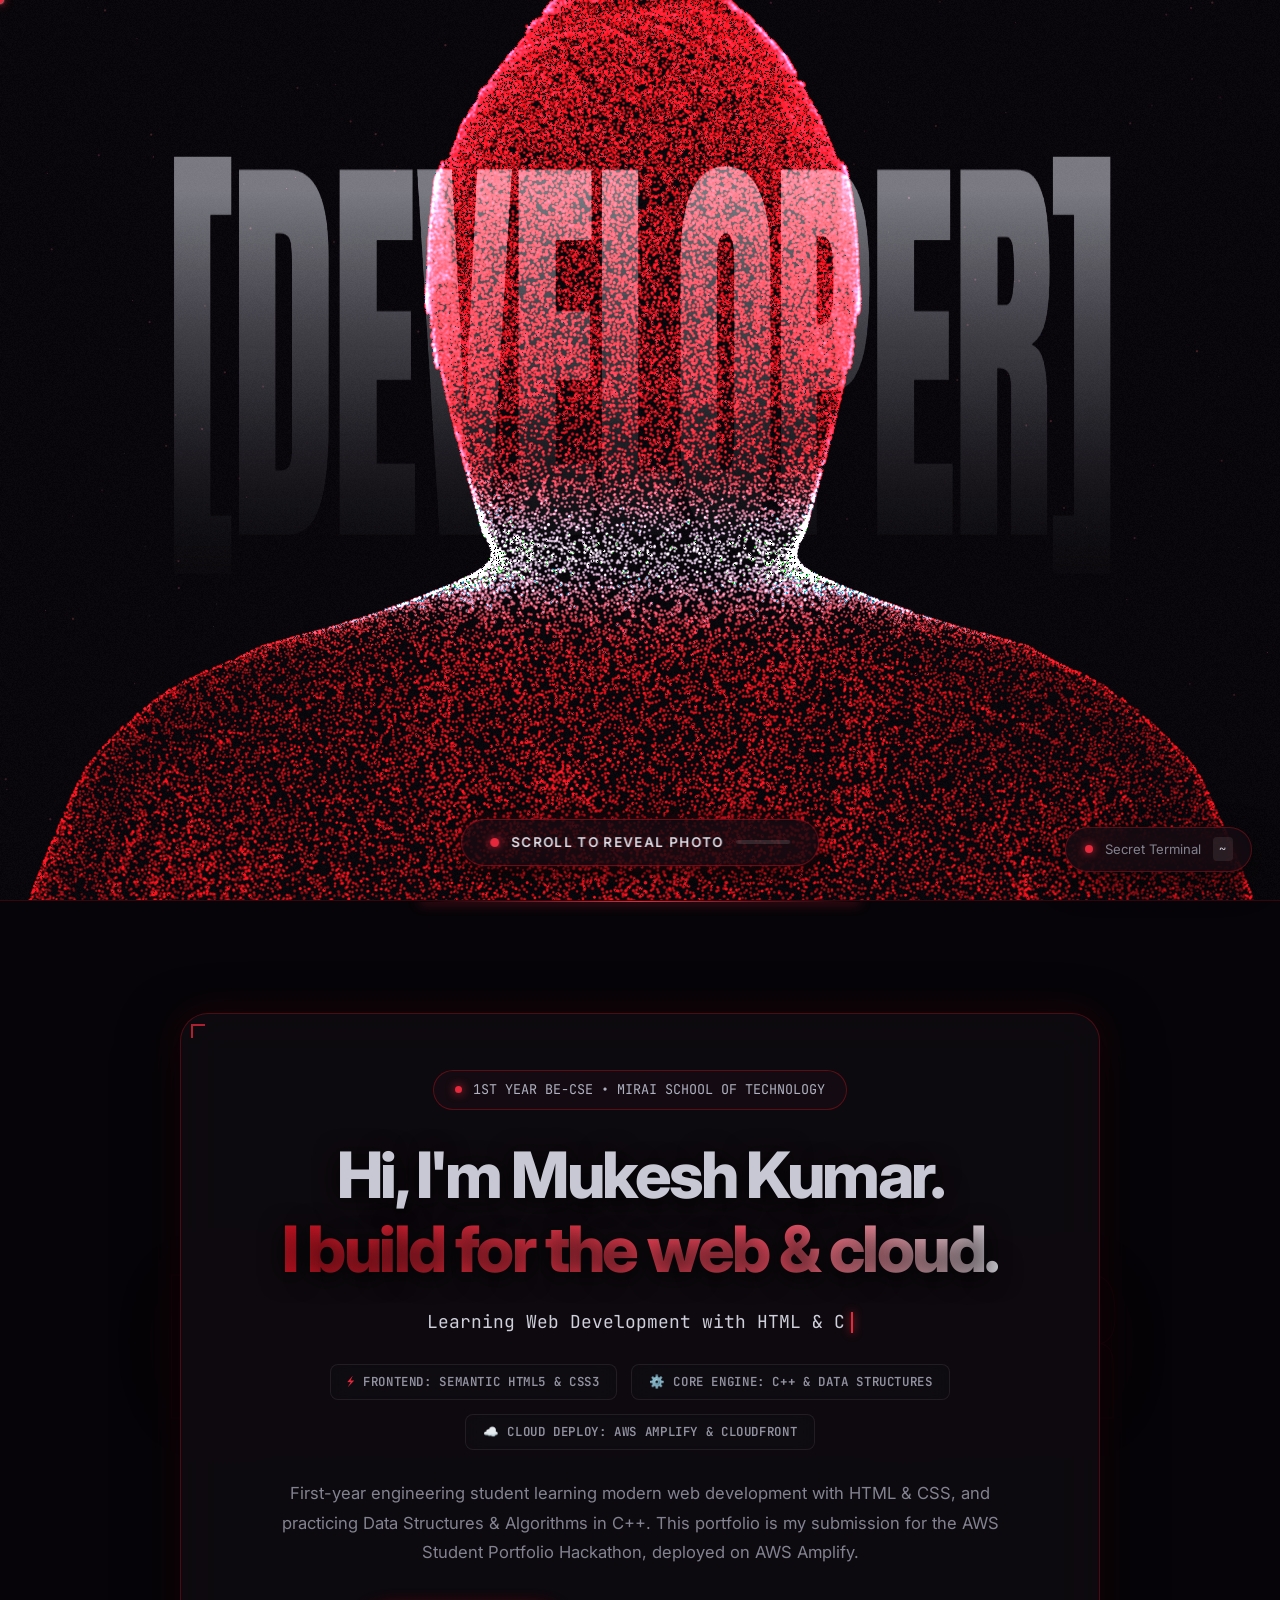
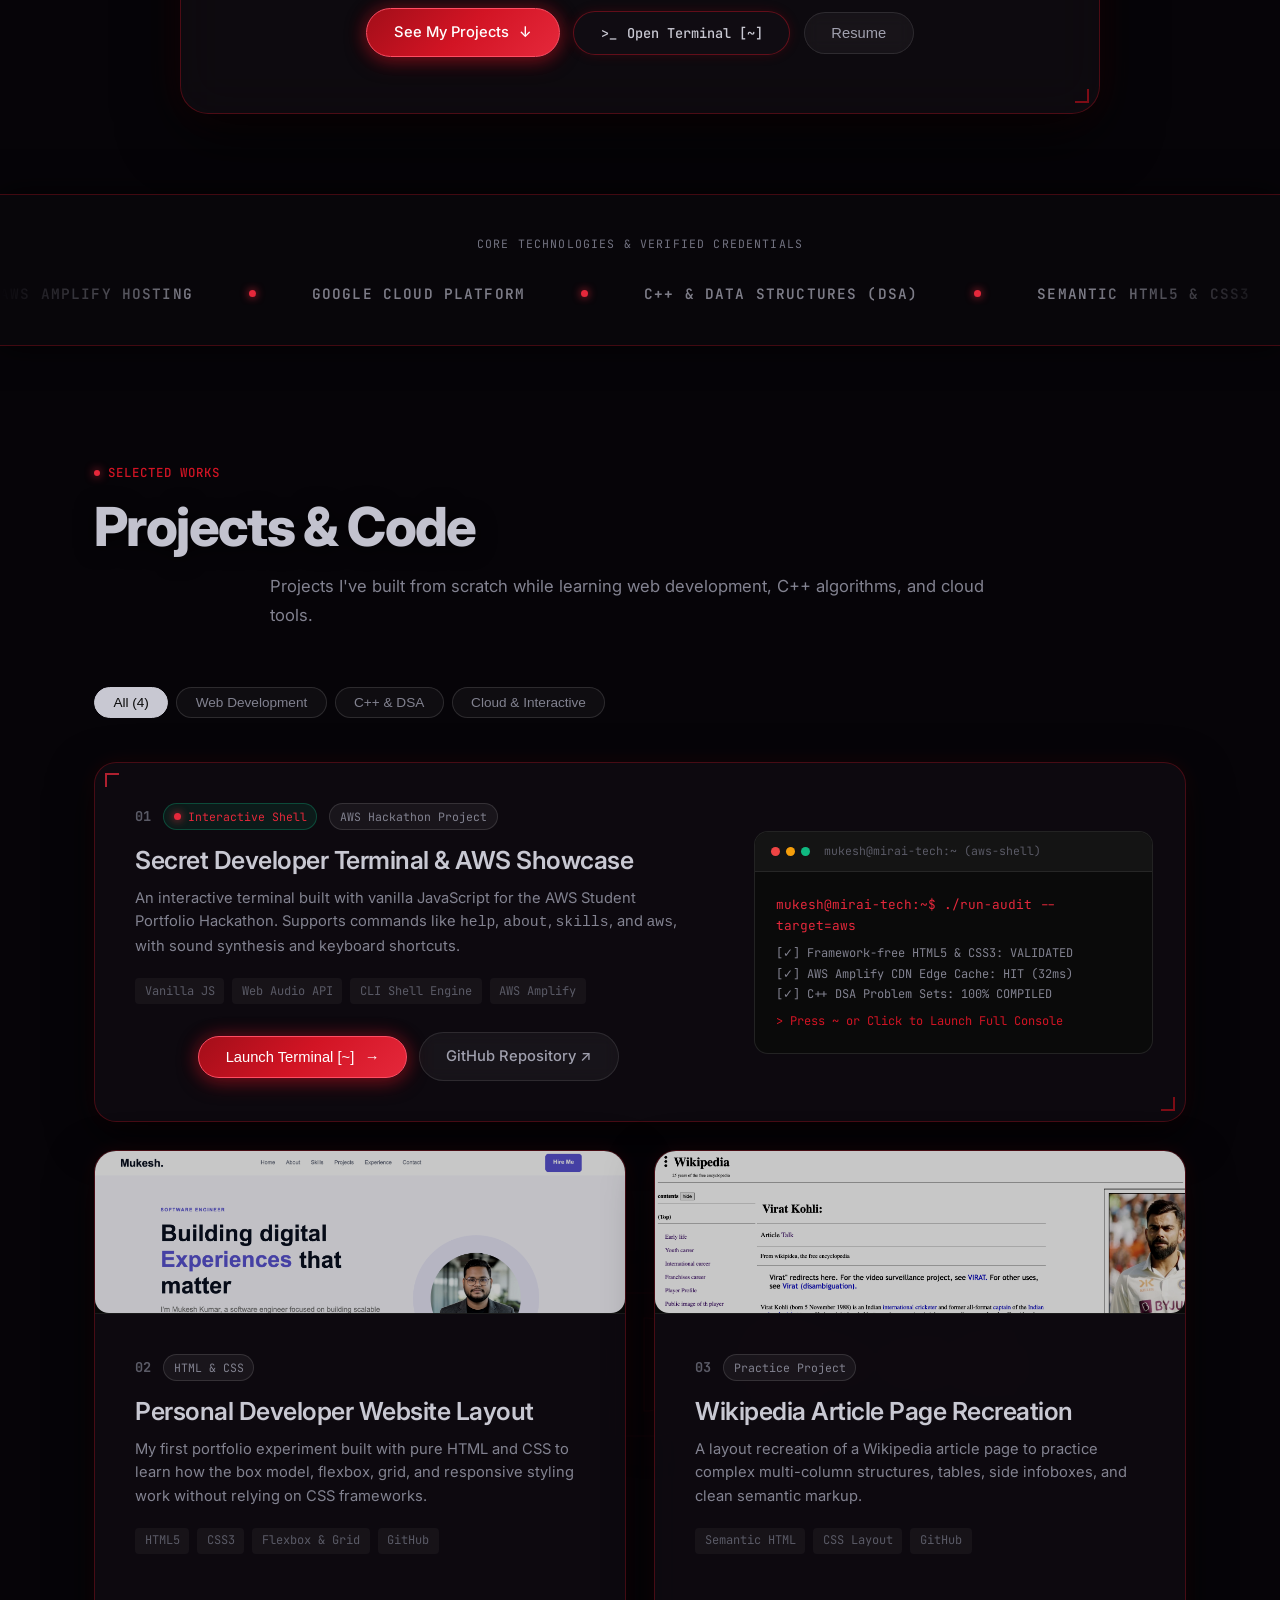
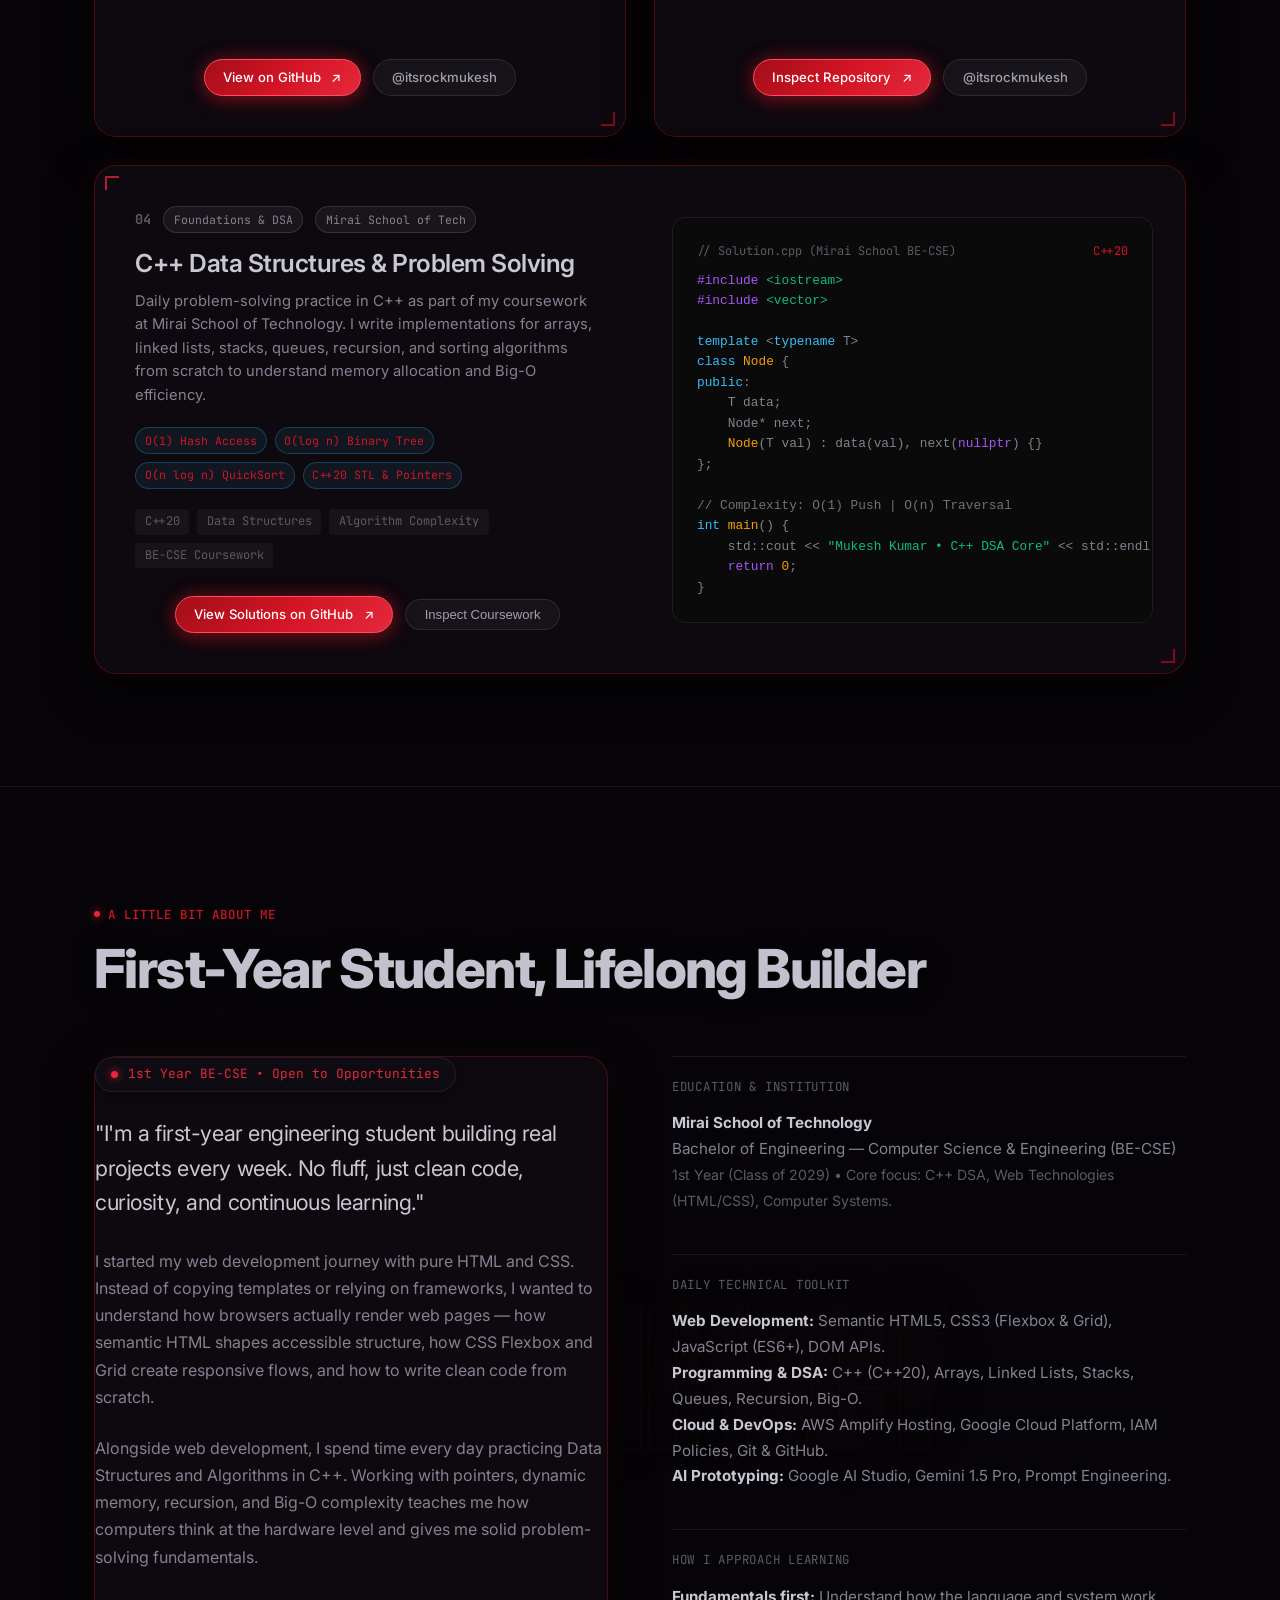
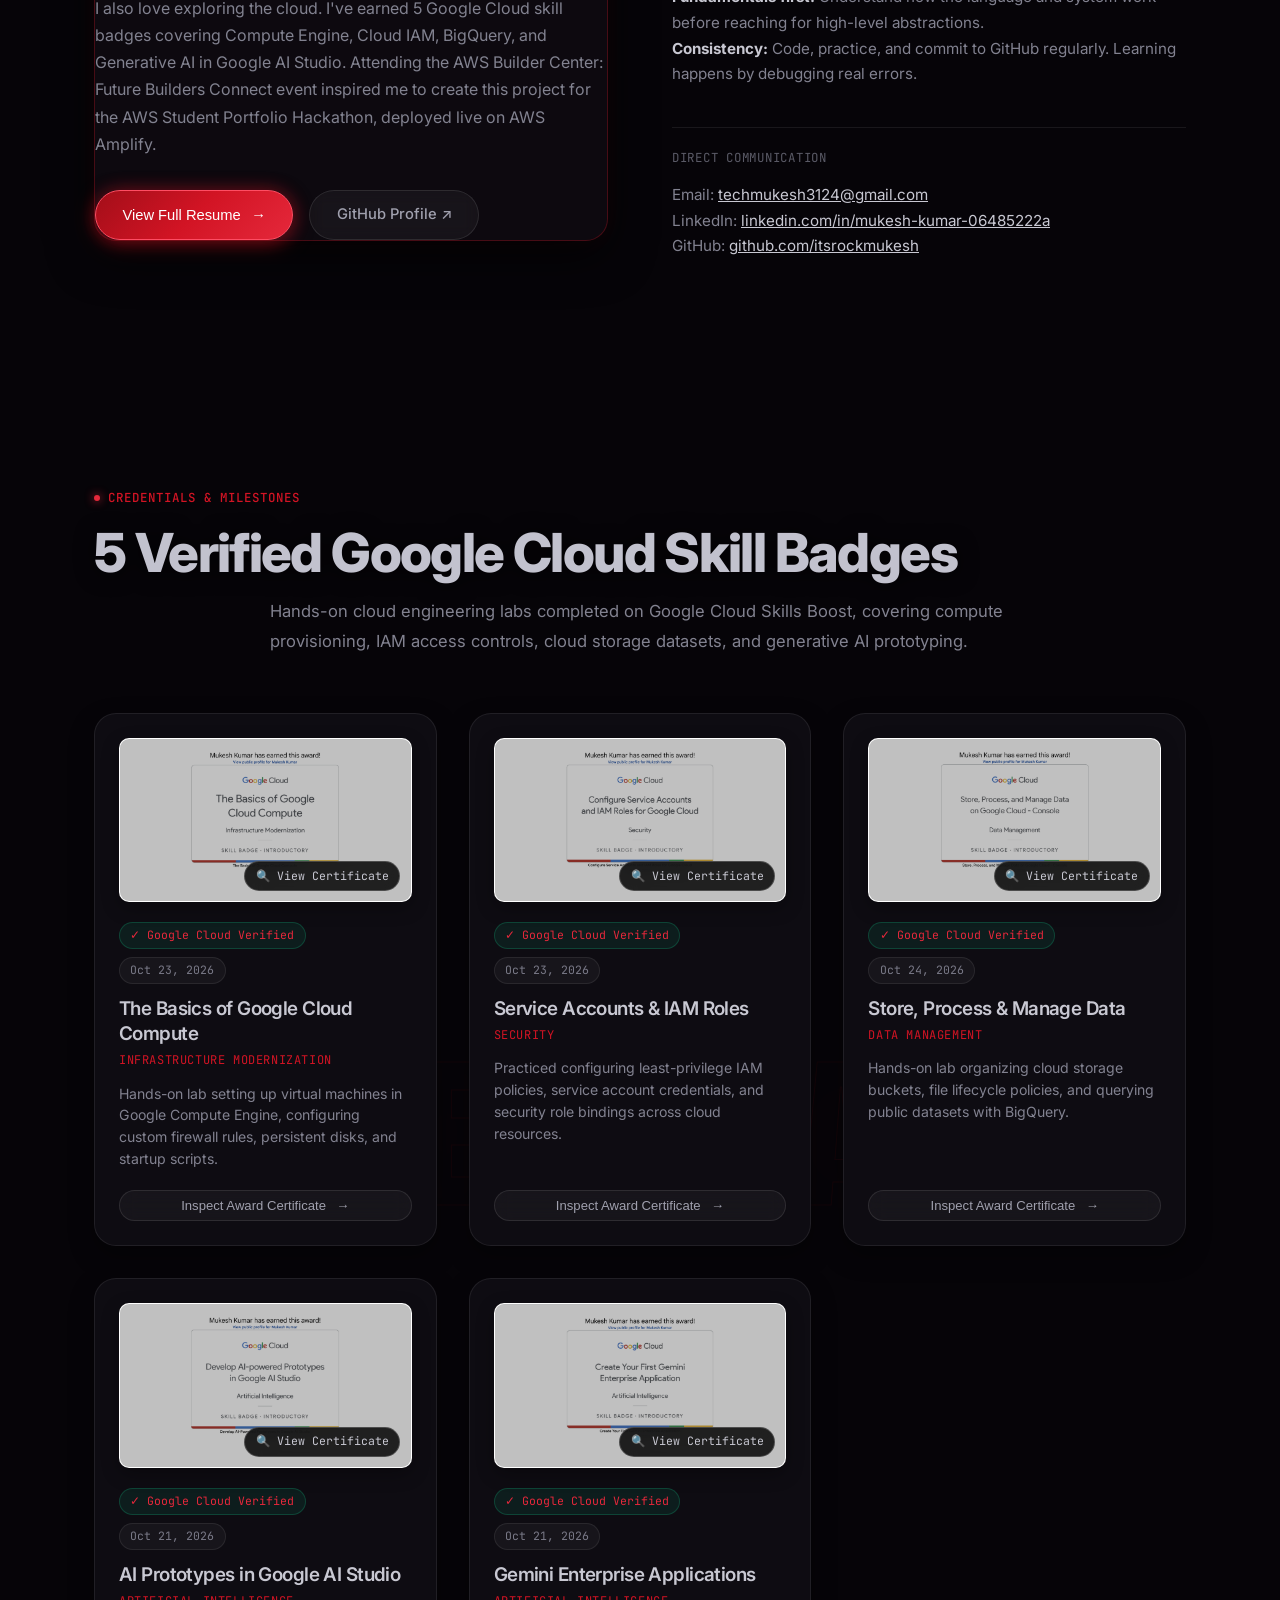
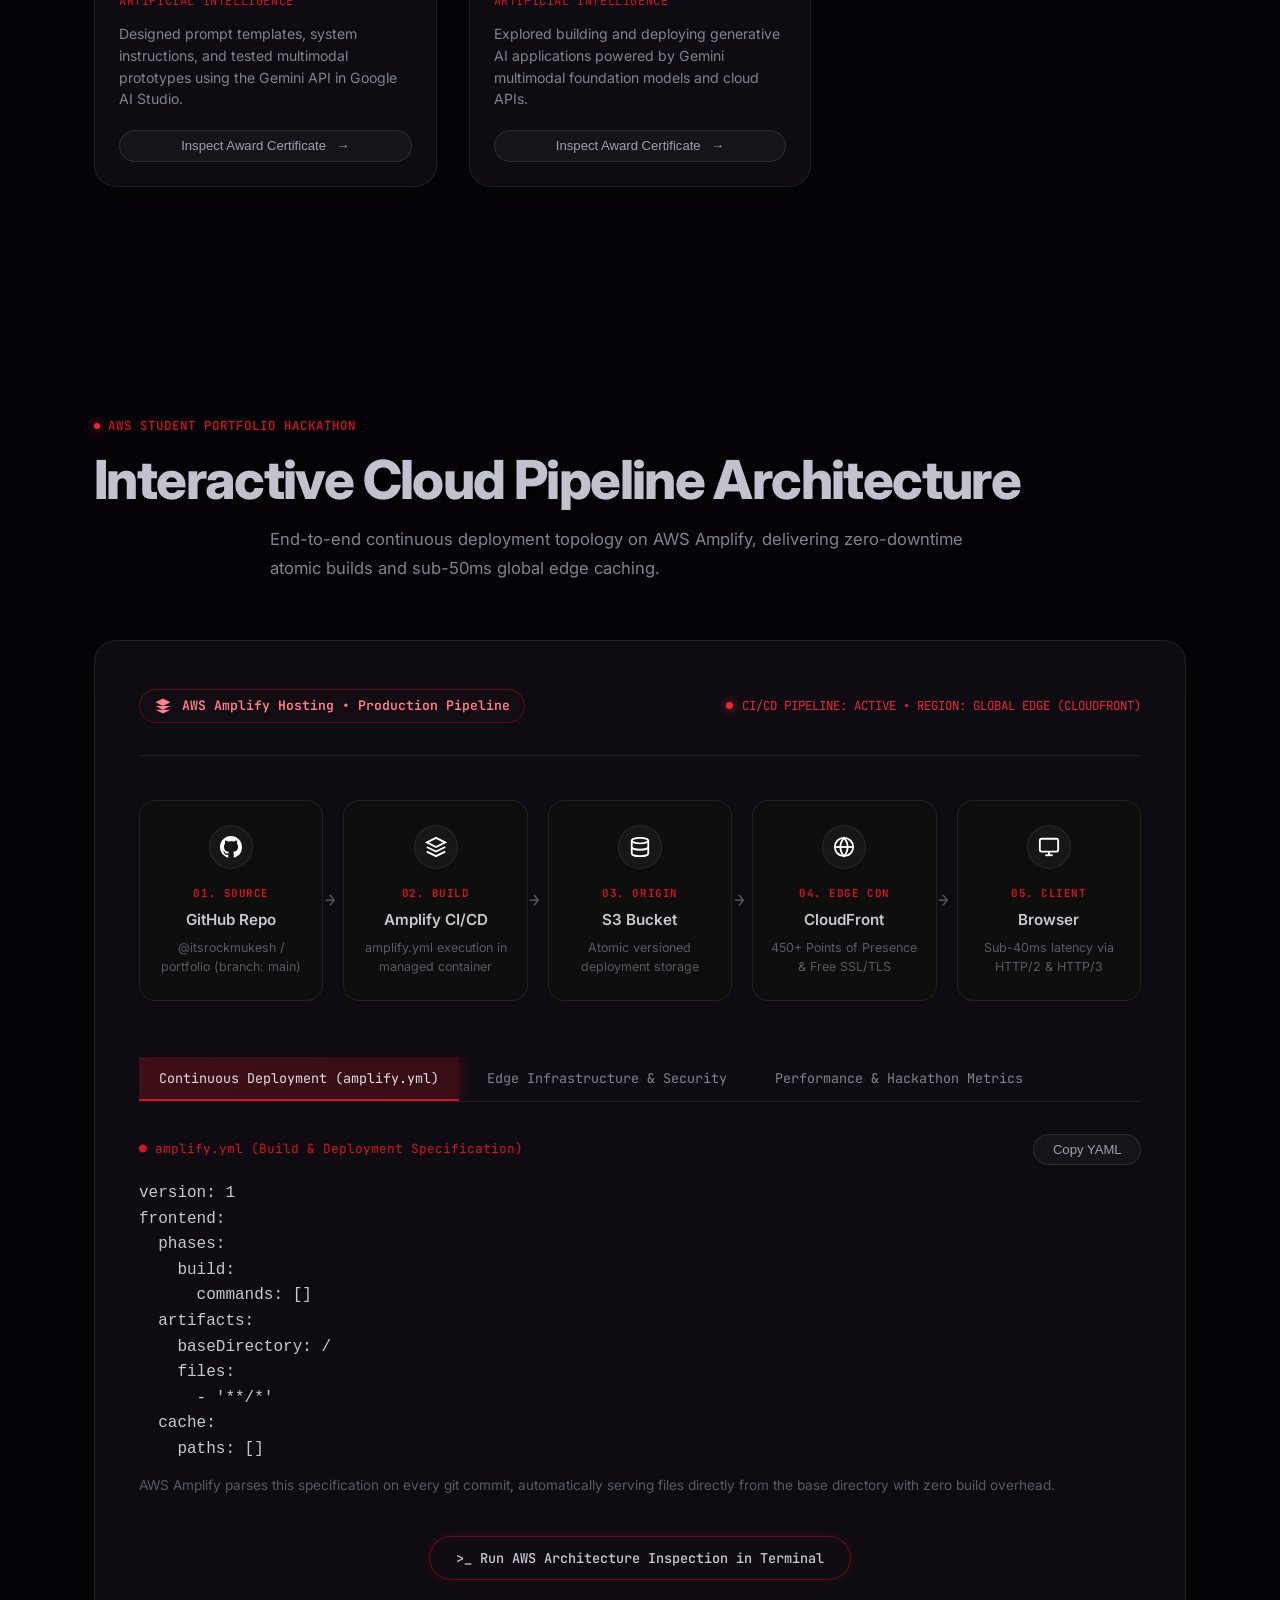
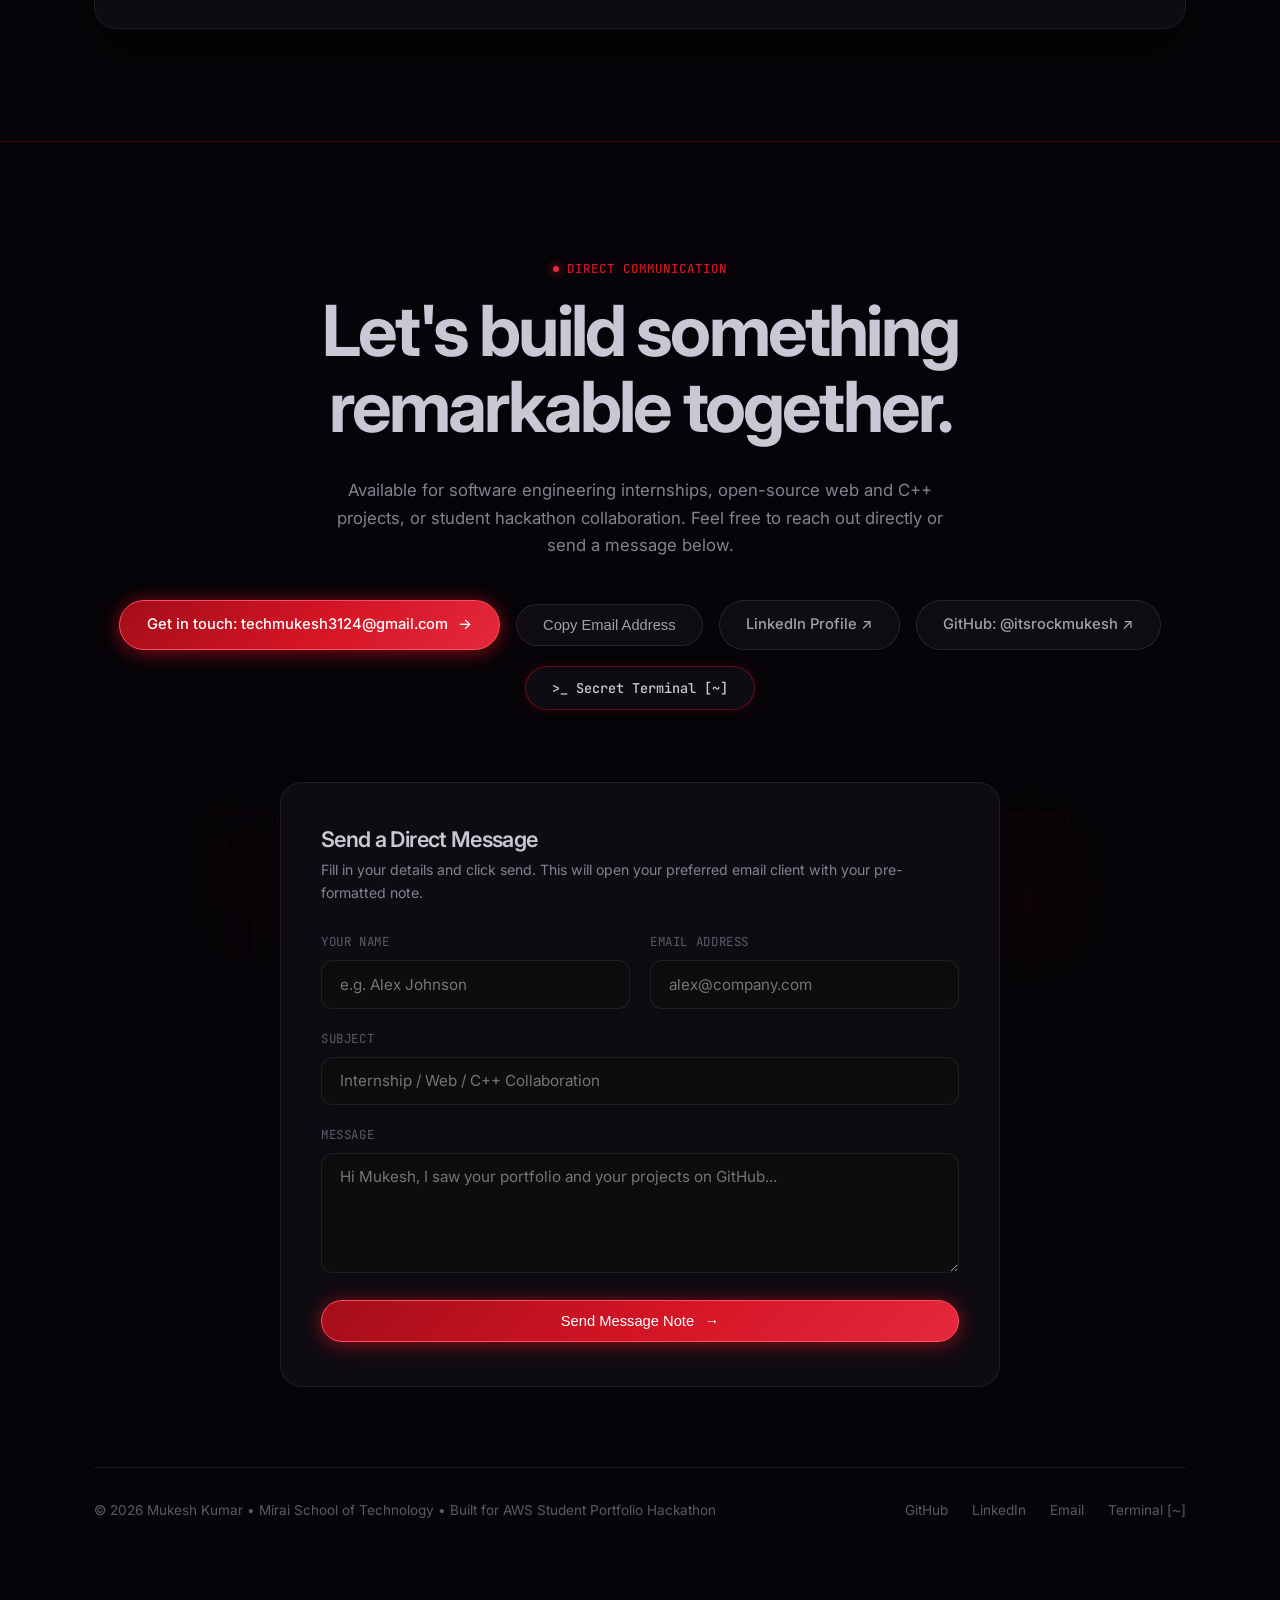
==== commit 4c8b4acd: "feat: complete portfolio with 3D crimson particle bust, gated photo reveal, Anton font, smooth glide" ====
--- a/index.html
+++ b/index.html
@@ -25,98 +25,866 @@
   <!-- Favicon -->
   <link rel="icon" type="image/svg+xml" href="assets/favicon.svg">
 
-  <!-- Google Fonts: Inter (Body), JetBrains Mono (Code), Orbitron (Gamer HUD) -->
+  <!-- Google Fonts: Inter (Body & Sans), JetBrains Mono (Terminal/Code) -->
   <link rel="preconnect" href="https://fonts.googleapis.com">
   <link rel="preconnect" href="https://fonts.gstatic.com" crossorigin>
-  <link href="https://fonts.googleapis.com/css2?family=Inter:wght@300;400;500;600;700;800&family=JetBrains+Mono:wght@400;500;700&family=Orbitron:wght@500;600;700;800;900&display=swap" rel="stylesheet">
+  <link href="https://fonts.googleapis.com/css2?family=Inter:wght@300;400;500;600;700;800&family=JetBrains+Mono:wght@400;500;700&display=swap" rel="stylesheet">
 
   <!-- Stylesheet -->
   <link rel="stylesheet" href="css/style.css">
+
+  <!-- Anton Font, Custom Luxury Cursor, Darker UI Text & No Yellow/Green Palette -->
+  <style>
+    @font-face {
+      font-family: 'Anton';
+      src: url('./anton.woff2') format('woff2');
+      font-weight: 100 900;
+      font-style: normal;
+      font-display: swap;
+    }
+
+    /* Body lock during hero photo reveal */
+    body.hero-locked {
+      overflow-y: hidden !important;
+    }
+
+    /* Override System Variables to eliminate yellow, green and cyan */
+    :root {
+      --accent-cyan: #d21424 !important;
+      --accent-green: #e5283b !important;
+      --accent-aws: #d21424 !important;
+      --accent-neon-cyan: #d21424 !important;
+      --accent-neon-green: #e5283b !important;
+      --accent-neon-gold: #d21424 !important;
+      --text-primary: #c8c8d2 !important; /* Darker, refined metallic silver instead of stark white */
+      --text-secondary: #828290 !important; /* Darker graphite grey */
+      --text-muted: #5a5a66 !important;
+      --bg-black: #060408 !important;
+      --bg-surface: #0e0c12 !important;
+      --bg-surface-elevated: #141118 !important;
+    }
+
+    html {
+      scroll-behavior: smooth;
+    }
+
+    body {
+      overflow-x: clip !important;
+      background-color: #060408 !important;
+      color: var(--text-primary);
+      position: relative;
+    }
+
+    /* ==========================================================================
+       CUSTOM AWARDS CURSOR (DISCIPLINED CRIMSON & RING)
+       ========================================================================== */
+    @media (hover: hover) and (pointer: fine) {
+      body, a, button, input, textarea, select, [role="button"], .scroll-indicator, .tilt-card {
+        cursor: none !important;
+      }
+    }
+
+    #custom-cursor-dot {
+      position: fixed;
+      top: 0;
+      left: 0;
+      width: 7px;
+      height: 7px;
+      background: #e5283b;
+      border-radius: 50%;
+      pointer-events: none;
+      z-index: 9999999;
+      transform: translate(-50%, -50%);
+      box-shadow: 0 0 8px #e5283b, 0 0 2px #ffffff;
+      transition: width 0.18s ease, height 0.18s ease, background-color 0.18s ease, opacity 0.25s ease;
+    }
+
+    #custom-cursor-ring {
+      position: fixed;
+      top: 0;
+      left: 0;
+      width: 36px;
+      height: 36px;
+      border: 1.5px solid rgba(229, 40, 59, 0.55);
+      border-radius: 50%;
+      pointer-events: none;
+      z-index: 9999998;
+      transform: translate(-50%, -50%);
+      box-shadow: 0 0 12px rgba(163, 14, 25, 0.22);
+      transition: width 0.22s cubic-bezier(0.16, 1, 0.3, 1), 
+                  height 0.22s cubic-bezier(0.16, 1, 0.3, 1), 
+                  border-color 0.22s ease, 
+                  background-color 0.22s ease,
+                  opacity 0.25s ease;
+    }
+
+    body.cursor-hover #custom-cursor-ring {
+      width: 54px;
+      height: 54px;
+      border-color: rgba(229, 40, 59, 0.85);
+      background-color: rgba(229, 40, 59, 0.12);
+      box-shadow: 0 0 20px rgba(229, 40, 59, 0.4);
+    }
+
+    body.cursor-hover #custom-cursor-dot {
+      width: 4px;
+      height: 4px;
+      background: #ffffff;
+      box-shadow: 0 0 6px #ffffff;
+    }
+
+    body.cursor-active #custom-cursor-ring {
+      width: 28px;
+      height: 28px;
+      border-color: #ff334b;
+      background-color: rgba(229, 40, 59, 0.25);
+    }
+
+    /* ==========================================================================
+       NAVBAR VISIBILITY CONTROL: HIDDEN DURING PHOTO SCROLL, VISIBLE AFTER REVEAL
+       ========================================================================== */
+    .navbar {
+      position: fixed;
+      top: 0;
+      left: 0;
+      width: 100%;
+      height: var(--nav-height);
+      background: rgba(10, 8, 14, 0.88) !important;
+      backdrop-filter: blur(18px) !important;
+      -webkit-backdrop-filter: blur(18px) !important;
+      border-bottom: 1px solid rgba(255, 255, 255, 0.08) !important;
+      z-index: 1000 !important;
+      transition: opacity 0.45s cubic-bezier(0.16, 1, 0.3, 1), transform 0.45s cubic-bezier(0.16, 1, 0.3, 1) !important;
+    }
+
+    .navbar.navbar-hidden {
+      opacity: 0 !important;
+      pointer-events: none !important;
+      transform: translateY(-100%) !important;
+    }
+
+    .nav-brand {
+      color: #dedee8 !important;
+    }
+    .brand-monogram {
+      background: rgba(22, 14, 20, 0.9) !important;
+      border: 1px solid rgba(210, 20, 36, 0.4) !important;
+      color: #ff4d63 !important;
+    }
+
+    .nav-links a {
+      color: #8c8c9a !important;
+      transition: all 0.25s ease;
+    }
+    .nav-links a:hover,
+    .nav-links a.active {
+      color: #dedee8 !important;
+    }
+
+    /* Top right button adjustments: pure crimson & silver */
+    .nav-actions .btn-pill-terminal {
+      background: rgba(20, 14, 20, 0.8) !important;
+      border-color: rgba(210, 20, 36, 0.4) !important;
+      color: #c8c8d2 !important;
+      box-shadow: none !important;
+    }
+    .nav-actions .btn-pill-terminal:hover {
+      border-color: rgba(235, 25, 45, 0.7) !important;
+      color: #ffffff !important;
+      box-shadow: 0 0 14px rgba(210, 20, 36, 0.35) !important;
+    }
+
+    /* Secret Terminal Hint pill: replace green dot with crimson */
+    .secret-terminal-hint {
+      background: rgba(16, 12, 18, 0.8) !important;
+      border-color: rgba(210, 20, 36, 0.35) !important;
+      color: #a0a0ae !important;
+    }
+    .hint-status-dot {
+      background: #e5283b !important;
+      box-shadow: 0 0 8px #e5283b !important;
+    }
+
+    /* ==========================================================================
+       ATMOSPHERIC CYBER BACKGROUND: NEBULAE, GRID & CURSOR SPOTLIGHT
+       ========================================================================== */
+    body::before {
+      content: '';
+      position: fixed;
+      inset: 0;
+      background:
+        radial-gradient(circle at 18% 25%, rgba(163, 14, 25, 0.14) 0%, transparent 45%),
+        radial-gradient(circle at 82% 65%, rgba(120, 10, 22, 0.10) 0%, transparent 50%),
+        radial-gradient(circle at 50% 88%, rgba(163, 14, 25, 0.12) 0%, transparent 45%),
+        linear-gradient(rgba(255, 255, 255, 0.015) 1px, transparent 1px),
+        linear-gradient(90deg, rgba(255, 255, 255, 0.015) 1px, transparent 1px);
+      background-size: 100% 100%, 100% 100%, 100% 100%, 54px 54px, 54px 54px;
+      pointer-events: none;
+      z-index: 1;
+      opacity: 0.8;
+    }
+
+    #cursor-spotlight {
+      position: fixed;
+      top: 0;
+      left: 0;
+      width: 100vw;
+      height: 100vh;
+      pointer-events: none;
+      z-index: 2;
+      background: radial-gradient(circle 420px at var(--mouse-x, 50vw) var(--mouse-y, 50vh), rgba(180, 15, 28, 0.07), transparent 70%);
+      transition: opacity 0.3s ease;
+    }
+
+    /* Pinned Scroll Track: 140vh travel distance for 3D dot-to-photo reveal */
+    .hero-scroll-track {
+      position: relative;
+      width: 100%;
+      height: 100vh;
+      background: #060408;
+      z-index: 3;
+    }
+
+    .hero-sticky-stage {
+      position: relative;
+      width: 100vw;
+      height: 100vh;
+      overflow: hidden;
+      z-index: 3;
+    }
+
+    #webgl-canvas {
+      position: absolute;
+      top: 0;
+      left: 0;
+      width: 100%;
+      height: 100%;
+      z-index: 1;
+      pointer-events: auto;
+    }
+
+    #film-grain {
+      position: absolute;
+      inset: 0;
+      pointer-events: none;
+      z-index: 3;
+      opacity: 0.16;
+      mix-blend-mode: overlay;
+    }
+
+    /* Preloader Ring */
+    #preloader {
+      position: absolute;
+      inset: 0;
+      background: #060408;
+      z-index: 99999;
+      display: flex;
+      align-items: center;
+      justify-content: center;
+      transition: opacity 0.8s cubic-bezier(0.16, 1, 0.3, 1), visibility 0.8s;
+    }
+
+    #preloader.hidden {
+      opacity: 0;
+      visibility: hidden;
+      pointer-events: none;
+    }
+
+    .ring-container {
+      position: relative;
+      width: 100px;
+      height: 100px;
+    }
+
+    .ring-svg {
+      width: 100%;
+      height: 100%;
+      transform: rotate(-90deg);
+    }
+
+    .ring-track {
+      fill: none;
+      stroke: rgba(255, 255, 255, 0.08);
+      stroke-width: 5;
+    }
+
+    .ring-progress {
+      fill: none;
+      stroke: #a30e19;
+      stroke-width: 5;
+      stroke-linecap: round;
+      stroke-dasharray: 289;
+      stroke-dashoffset: 289;
+      transition: stroke-dashoffset 0.15s ease-out;
+      filter: drop-shadow(0 0 8px rgba(163, 14, 25, 0.7));
+    }
+
+    .ring-text {
+      position: absolute;
+      inset: 0;
+      display: flex;
+      align-items: center;
+      justify-content: center;
+      font-size: 1.15rem;
+      font-weight: 500;
+      letter-spacing: 0.04em;
+      color: rgba(255, 255, 255, 0.85);
+      font-variant-numeric: tabular-nums;
+    }
+
+    /* Scroll Pill Indicator */
+    #ui-container {
+      position: absolute;
+      bottom: 34px;
+      left: 50%;
+      transform: translateX(-50%);
+      z-index: 10;
+      pointer-events: auto;
+      transition: opacity 0.35s ease, transform 0.35s ease;
+    }
+
+    .scroll-indicator {
+      display: flex;
+      align-items: center;
+      gap: 12px;
+      padding: 12px 28px;
+      background: rgba(18, 10, 16, 0.82);
+      backdrop-filter: blur(16px);
+      -webkit-backdrop-filter: blur(16px);
+      border: 1px solid rgba(210, 20, 36, 0.45);
+      border-radius: 9999px;
+      color: #dedee8;
+      font-size: 0.84rem;
+      font-weight: 600;
+      letter-spacing: 0.1em;
+      text-transform: uppercase;
+      box-shadow: 0 4px 28px rgba(0, 0, 0, 0.7), 0 0 16px rgba(163, 14, 25, 0.3);
+      transition: all 0.35s cubic-bezier(0.16, 1, 0.3, 1);
+      user-select: none;
+    }
+
+    .scroll-indicator:hover {
+      background: rgba(30, 14, 22, 0.95);
+      border-color: rgba(235, 25, 45, 0.8);
+      transform: translateY(-2px) scale(1.02);
+      box-shadow: 0 8px 32px rgba(0, 0, 0, 0.8), 0 0 25px rgba(210, 20, 36, 0.55);
+    }
+
+    .scroll-dot {
+      width: 9px;
+      height: 9px;
+      border-radius: 50%;
+      background: #e5283b;
+      box-shadow: 0 0 10px #e5283b;
+      animation: pulse-dot 1.8s infinite;
+    }
+
+    @keyframes pulse-dot {
+      0%, 100% { opacity: 0.45; transform: scale(0.85); }
+      50% { opacity: 1; transform: scale(1.2); }
+    }
+
+    .scroll-progress-bar {
+      width: 54px;
+      height: 4px;
+      background: rgba(255, 255, 255, 0.12);
+      border-radius: 2px;
+      overflow: hidden;
+    }
+
+    .scroll-progress-thumb {
+      width: 0%;
+      height: 100%;
+      background: linear-gradient(90deg, #a30e19, #e5283b);
+      transition: width 0.12s linear;
+      box-shadow: 0 0 8px #e5283b;
+    }
+
+    /* ==========================================================================
+       GIANT SECTION WATERMARK TYPOGRAPHY (ANTON SIGNATURE)
+       ========================================================================== */
+    .section-watermark {
+      position: absolute;
+      top: 50%;
+      left: 50%;
+      transform: translate(-50%, -50%);
+      font-family: 'Anton', sans-serif;
+      font-size: clamp(5.5rem, 13vw, 15rem);
+      letter-spacing: -0.02em;
+      line-height: 0.85;
+      color: transparent;
+      -webkit-text-stroke: 1px rgba(210, 20, 36, 0.07);
+      text-shadow: 0 0 80px rgba(163, 14, 25, 0.05);
+      white-space: nowrap;
+      pointer-events: none;
+      user-select: none;
+      z-index: 1;
+    }
+
+    /* ==========================================================================
+       HERO INTRO SECTION: "HI, I'M MUKESH KUMAR" (DARKER, DISCIPLINED PALETTE)
+       ========================================================================== */
+    .hero-intro-section {
+      position: relative;
+      z-index: 10;
+      background: transparent;
+      padding: 7rem 1.5rem 5rem 1.5rem;
+      border-top: 1px solid rgba(210, 20, 36, 0.22);
+      overflow: hidden;
+    }
+
+    .hero-intro-section::before {
+      content: '';
+      position: absolute;
+      top: -1px;
+      left: 50%;
+      transform: translateX(-50%);
+      width: 440px;
+      height: 2px;
+      background: linear-gradient(90deg, transparent, #e5283b, transparent);
+      box-shadow: 0 0 12px #e5283b;
+    }
+
+    .hero-intro-card {
+      position: relative;
+      z-index: 2;
+      max-width: 920px;
+      margin: 0 auto;
+      display: flex;
+      flex-direction: column;
+      align-items: center;
+      text-align: center;
+      padding: 3.5rem 2.5rem;
+      background: rgba(16, 12, 18, 0.75);
+      backdrop-filter: blur(24px);
+      -webkit-backdrop-filter: blur(24px);
+      border: 1px solid rgba(210, 20, 36, 0.32);
+      border-radius: 28px;
+      box-shadow: 0 20px 60px rgba(0, 0, 0, 0.8), 0 0 35px rgba(163, 14, 25, 0.18);
+      transition: all 0.4s cubic-bezier(0.16, 1, 0.3, 1);
+    }
+
+    .hero-intro-card:hover {
+      border-color: rgba(235, 25, 45, 0.6);
+      box-shadow: 0 25px 70px rgba(0, 0, 0, 0.85), 0 0 45px rgba(210, 20, 36, 0.3);
+      transform: translateY(-3px);
+    }
+
+    .hero-intro-card::before,
+    .project-card::before,
+    .badge-card::before {
+      content: '';
+      position: absolute;
+      top: 10px;
+      left: 10px;
+      width: 14px;
+      height: 14px;
+      border-top: 2px solid #e5283b;
+      border-left: 2px solid #e5283b;
+      pointer-events: none;
+      opacity: 0.75;
+    }
+
+    .hero-intro-card::after,
+    .project-card::after,
+    .badge-card::after {
+      content: '';
+      position: absolute;
+      bottom: 10px;
+      right: 10px;
+      width: 14px;
+      height: 14px;
+      border-bottom: 2px solid #a30e19;
+      border-right: 2px solid #a30e19;
+      pointer-events: none;
+      opacity: 0.75;
+    }
+
+    .hero-intro-card .hero-status-tag {
+      display: inline-flex;
+      align-items: center;
+      gap: 0.7rem;
+      padding: 0.5rem 1.3rem;
+      background: rgba(20, 12, 18, 0.85);
+      border: 1px solid rgba(210, 20, 36, 0.38);
+      border-radius: 9999px;
+      font-family: var(--font-mono);
+      font-size: 0.84rem;
+      color: #b0b0c0;
+      margin-bottom: 1.8rem;
+    }
+
+    /* Darker UI Headlines: Refined Metallic Silver */
+    .hero-statement-title {
+      font-size: clamp(2.4rem, 5vw, 4rem) !important;
+      font-weight: 800 !important;
+      letter-spacing: -0.04em !important;
+      line-height: 1.15 !important;
+      margin-bottom: 1.3rem !important;
+      color: #c8c8d4 !important; /* Darker metallic silver */
+      text-shadow: 0 4px 24px rgba(0, 0, 0, 0.85) !important;
+    }
+
+    /* Crimson/Silver Shimmer (Strictly NO Yellow, NO Green, NO Cyan) */
+    .cyber-shimmer {
+      background: linear-gradient(90deg, #d21424 0%, #ff556b 35%, #dedee6 50%, #ff556b 65%, #d21424 100%) !important;
+      background-size: 200% auto !important;
+      -webkit-background-clip: text !important;
+      -webkit-text-fill-color: transparent !important;
+      animation: cyber-shimmer-anim 6s linear infinite !important;
+    }
+
+    .hero-typewriter-bar {
+      font-family: var(--font-mono);
+      font-size: clamp(0.92rem, 1.4vw, 1.12rem) !important;
+      color: #d0d0dc !important; /* Muted silver text */
+      margin-bottom: 1.6rem;
+      min-height: 2rem;
+      display: flex;
+      align-items: center;
+      justify-content: center;
+      gap: 0.4rem;
+    }
+    .typewriter-cursor {
+      background-color: #e5283b !important;
+      box-shadow: 0 0 8px #e5283b;
+    }
+
+    /* Cyber Spec HUD Bar: Strictly Dark Grey with Subtle Crimson Tones (NO Yellow, NO Green) */
+    .cyber-specs-row {
+      display: flex;
+      flex-wrap: wrap;
+      justify-content: center;
+      gap: 0.85rem;
+      margin-bottom: 1.8rem;
+    }
+
+    .cyber-spec-chip {
+      display: inline-flex;
+      align-items: center;
+      gap: 0.5rem;
+      padding: 0.45rem 1.05rem;
+      background: rgba(16, 12, 18, 0.8);
+      border: 1px solid rgba(255, 255, 255, 0.08);
+      border-radius: 8px;
+      font-family: var(--font-mono);
+      font-size: 0.78rem;
+      font-weight: 600;
+      letter-spacing: 0.05em;
+      color: #9292a0; /* Darker grey */
+      backdrop-filter: blur(10px);
+      transition: all 0.25s ease;
+    }
+
+    .cyber-spec-chip:hover {
+      border-color: rgba(210, 20, 36, 0.45);
+      color: #c8c8d2;
+      box-shadow: 0 0 14px rgba(163, 14, 25, 0.2);
+    }
+
+    .cyber-spec-chip .chip-icon {
+      color: #e5283b;
+    }
+
+    /* Darker UI Subtitles & Paragraphs */
+    .hero-subtitle,
+    .section-description,
+    .footer-sub {
+      font-size: clamp(0.98rem, 1.3vw, 1.12rem) !important;
+      line-height: 1.78 !important;
+      color: #828290 !important; /* Darker graphite grey */
+      max-width: 740px !important;
+      margin: 0 auto 2.5rem auto !important;
+    }
+
+    .section-title {
+      font-size: clamp(2.2rem, 4.2vw, 3.4rem) !important;
+      font-weight: 800 !important;
+      letter-spacing: -0.03em !important;
+      color: #c2c2ce !important; /* Darker metallic silver */
+      text-shadow: 0 2px 20px rgba(0, 0, 0, 0.8) !important;
+    }
+
+    .section-label {
+      color: #d21424 !important;
+    }
+    .section-label::before {
+      background: #e5283b !important;
+      box-shadow: 0 0 10px #e5283b !important;
+    }
+
+    /* Enhanced Buttons */
+    .btn-pill-primary {
+      background: linear-gradient(135deg, #a30e19 0%, #d21424 50%, #e5283b 100%) !important;
+      border: 1px solid #ff4d63 !important;
+      box-shadow: 0 4px 20px rgba(163, 14, 25, 0.55), 0 0 18px rgba(210, 20, 36, 0.3) !important;
+      color: #ffffff !important;
+    }
+    .btn-pill-primary:hover {
+      box-shadow: 0 6px 28px rgba(163, 14, 25, 0.8), 0 0 28px rgba(235, 25, 45, 0.55) !important;
+      transform: translateY(-2px) scale(1.02) !important;
+    }
+
+    .btn-pill-terminal {
+      background: rgba(18, 14, 20, 0.85) !important;
+      border: 1px solid rgba(210, 20, 36, 0.42) !important;
+      color: #c8c8d2 !important; /* Darker silver, no green */
+      box-shadow: 0 0 12px rgba(163, 14, 25, 0.2) !important;
+    }
+    .btn-pill-terminal:hover {
+      background: rgba(24, 16, 24, 0.95) !important;
+      border-color: rgba(235, 25, 45, 0.7) !important;
+      color: #ffffff !important;
+      box-shadow: 0 0 20px rgba(210, 20, 36, 0.4) !important;
+      transform: translateY(-2px) scale(1.02) !important;
+    }
+
+    .btn-pill-secondary {
+      background: rgba(255, 255, 255, 0.04) !important;
+      border: 1px solid rgba(255, 255, 255, 0.1) !important;
+      color: #a0a0ae !important;
+    }
+    .btn-pill-secondary:hover {
+      background: rgba(255, 255, 255, 0.08) !important;
+      border-color: rgba(210, 20, 36, 0.4) !important;
+      color: #dedee8 !important;
+    }
+
+    /* ==========================================================================
+       OVERCHARGED CYBER MARQUEE TICKER (CRIMSON / SILVER - NO YELLOW/GREEN)
+       ========================================================================== */
+    .ticker-section {
+      position: relative;
+      z-index: 10;
+      background: #08060a !important;
+      border-top: 1px solid rgba(210, 20, 36, 0.28) !important;
+      border-bottom: 1px solid rgba(210, 20, 36, 0.28) !important;
+      box-shadow: 0 0 30px rgba(0, 0, 0, 0.8);
+      overflow: hidden;
+    }
+    .ticker-label {
+      color: #727280 !important;
+    }
+    .ticker-item {
+      font-family: var(--font-mono);
+      font-size: 0.90rem;
+      font-weight: 600;
+      letter-spacing: 0.08em;
+      color: #a4a4b2 !important; /* Darker greyish text */
+      text-transform: uppercase;
+    }
+    .ticker-dot {
+      width: 7px;
+      height: 7px;
+      background: #e5283b !important;
+      box-shadow: 0 0 8px #e5283b !important;
+      border-radius: 50%;
+    }
+
+    /* ==========================================================================
+       SECTIONS & BENTO GRID CARDS (DISCIPLINED DARK AESTHETIC)
+       ========================================================================== */
+    #projects,
+    #about,
+    #achievements,
+    #aws-showcase,
+    #contact {
+      position: relative;
+      z-index: 10;
+      background: transparent !important;
+      padding-top: 7rem;
+      padding-bottom: 7rem;
+      overflow: hidden;
+    }
+
+    .project-card,
+    .spec-card,
+    .info-story-col,
+    .info-specs-col,
+    .badge-card {
+      position: relative;
+      background: rgba(16, 12, 18, 0.78) !important;
+      backdrop-filter: blur(20px) !important;
+      -webkit-backdrop-filter: blur(20px) !important;
+      border: 1px solid rgba(210, 20, 36, 0.3) !important;
+      border-radius: 22px !important;
+      box-shadow: 0 15px 45px rgba(0, 0, 0, 0.7), 0 0 20px rgba(163, 14, 25, 0.12) !important;
+      transition: all 0.35s cubic-bezier(0.16, 1, 0.3, 1) !important;
+      transform-style: preserve-3d;
+    }
+
+    .project-card:hover,
+    .badge-card:hover,
+    .spec-card:hover {
+      border-color: rgba(235, 25, 45, 0.65) !important;
+      box-shadow: 0 25px 60px rgba(0, 0, 0, 0.85), 0 0 35px rgba(210, 20, 36, 0.35) !important;
+      transform: translateY(-5px) scale(1.015) !important;
+    }
+
+    .project-title,
+    .badge-title {
+      color: #c2c2ce !important; /* Darker metallic silver */
+    }
+
+    .project-desc,
+    .badge-desc,
+    .info-bio-text {
+      color: #828290 !important; /* Darker graphite */
+    }
+
+    /* Project Tags: Dark slate with subtle borders, NO green/yellow */
+    .tag-pill,
+    .project-tag {
+      background: rgba(255, 255, 255, 0.04) !important;
+      border: 1px solid rgba(255, 255, 255, 0.09) !important;
+      color: #9292a0 !important;
+    }
+
+    /* Filter pills */
+    .filter-pill {
+      background: rgba(255, 255, 255, 0.03) !important;
+      border: 1px solid rgba(255, 255, 255, 0.08) !important;
+      color: #828290 !important;
+    }
+    .filter-pill.active {
+      background: rgba(210, 20, 36, 0.22) !important;
+      border-color: #d21424 !important;
+      color: #dedee8 !important;
+      box-shadow: 0 0 14px rgba(210, 20, 36, 0.3) !important;
+    }
+
+    /* ==========================================================================
+       IMAGE DARKENING: GOOGLE SKILLS BADGES & PROJECT SCREENSHOTS
+       Transforms glaring white paper backgrounds into sleek, dark metallic grey
+       ========================================================================== */
+    .badge-card-visual {
+      background: #0d0b10 !important;
+      border-radius: 14px !important;
+      overflow: hidden !important;
+      position: relative !important;
+      border: 1px solid rgba(255, 255, 255, 0.06) !important;
+    }
+
+    .badge-card-visual::after {
+      content: '';
+      position: absolute;
+      inset: 0;
+      background: radial-gradient(circle at center, transparent 35%, rgba(10, 8, 14, 0.5) 100%);
+      pointer-events: none;
+    }
+
+    /* Darken Google Cloud White Certificate Paper into luxury white-greyish dark UI */
+    .badge-cert-img {
+      width: 100%;
+      height: 100%;
+      object-fit: cover;
+      display: block;
+      filter: brightness(0.72) contrast(1.15) grayscale(0.35) !important;
+      transition: all 0.4s ease !important;
+    }
+
+    .badge-card:hover .badge-cert-img {
+      filter: brightness(0.85) contrast(1.15) grayscale(0.12) !important;
+      transform: scale(1.03);
+    }
+
+    /* Project Screenshots: Darker white-greyish tone */
+    .project-card-visual,
+    .project-card img {
+      border-radius: 14px !important;
+      filter: brightness(0.75) contrast(1.12) grayscale(0.28) !important;
+      transition: all 0.4s ease !important;
+    }
+
+    .project-card:hover img {
+      filter: brightness(0.88) contrast(1.12) grayscale(0.08) !important;
+    }
+
+    #modal-badge-img {
+      filter: brightness(0.78) contrast(1.12) grayscale(0.25) !important;
+      border: 1px solid rgba(255, 255, 255, 0.1) !important;
+    }
+
+    /* Badge tags: Remove green, use dark crimson/grey */
+    .badge-verify-pill {
+      background: rgba(22, 14, 20, 0.8) !important;
+      border: 1px solid rgba(210, 20, 36, 0.35) !important;
+      color: #a4a4b2 !important;
+    }
+    .badge-date-pill {
+      background: rgba(255, 255, 255, 0.04) !important;
+      border: 1px solid rgba(255, 255, 255, 0.08) !important;
+      color: #7a7a88 !important;
+    }
+
+    /* ==========================================================================
+       AWS CLOUD SHOWCASE: NO YELLOW/GREEN, SLEEK CRIMSON / SILVER
+       ========================================================================== */
+    .aws-showcase-container {
+      background: rgba(16, 12, 18, 0.82) !important;
+      backdrop-filter: blur(24px) !important;
+      border: 1px solid rgba(210, 20, 36, 0.35) !important;
+      border-radius: 28px !important;
+      box-shadow: 0 20px 60px rgba(0, 0, 0, 0.8), 0 0 30px rgba(163, 14, 25, 0.15) !important;
+    }
+
+    .aws-badge-pill {
+      background: rgba(22, 14, 20, 0.8) !important;
+      border: 1px solid rgba(210, 20, 36, 0.35) !important;
+      color: #ff8090 !important;
+    }
+    .aws-badge-pill span[style*="color:#00FF88"],
+    .aws-badge-pill span[style*="color: #00FF88"],
+    .aws-badge-pill span[style*="color:#10B981"] {
+      color: #ff8090 !important;
+    }
+
+    .aws-tab-btn {
+      color: #828290 !important;
+    }
+    .aws-tab-btn.active {
+      background: linear-gradient(135deg, rgba(210, 20, 36, 0.25), rgba(130, 12, 22, 0.35)) !important;
+      border-color: #d21424 !important;
+      color: #dedee8 !important;
+      box-shadow: 0 0 16px rgba(210, 20, 36, 0.35) !important;
+    }
+
+    .aws-pipeline-card {
+      background: rgba(14, 10, 16, 0.8) !important;
+      border: 1px solid rgba(255, 255, 255, 0.08) !important;
+    }
+    .aws-pipeline-card:hover {
+      border-color: rgba(210, 20, 36, 0.45) !important;
+    }
+    .aws-card-step {
+      color: #e5283b !important;
+    }
+    .aws-card-title {
+      color: #c2c2ce !important;
+    }
+    .aws-card-detail {
+      color: #727280 !important;
+    }
+
+    /* Terminal Window inside Project 1: Dark silver prompt, no green */
+    .mini-term-prompt {
+      color: #e5283b !important;
+    }
+    .mini-term-check {
+      color: #d8d8e2 !important;
+    }
+
+    /* Footer & Contact */
+    .footer-cta-section {
+      border-top: 1px solid rgba(210, 20, 36, 0.25) !important;
+    }
+    .footer-statement {
+      color: #c8c8d4 !important;
+    }
+  </style>
 </head>
+
 <body>
-
-  <script>
-    // Bulletproof Enter Game Realm handler
-    window.enterGameRealm = function() {
-      var gate = document.getElementById('game-start-gate');
-      if (gate) {
-        gate.classList.add('opened');
-        gate.style.setProperty('transform', 'translateY(-100%)', 'important');
-        gate.style.setProperty('opacity', '0', 'important');
-        gate.style.setProperty('pointer-events', 'none', 'important');
-        setTimeout(function() {
-          gate.style.setProperty('display', 'none', 'important');
-        }, 400);
-      }
-      try {
-        if (typeof showToast === 'function') {
-          showToast('🎮 LEVEL 01 INITIATED: Welcome to Mukesh Kumar\'s Portfolio!');
-        }
-      } catch (e) {}
-    };
-    document.addEventListener('keydown', function(e) {
-      if (e.key === 'Enter' || e.key === ' ' || e.key === 'Escape') {
-        var gate = document.getElementById('game-start-gate');
-        if (gate && !gate.classList.contains('opened')) {
-          window.enterGameRealm();
-        }
-      }
-    });
-  </script>
-
-  <!-- ==========================================================================
-       CINEMATIC GAME OPENING SCREEN (FEELING WITH OPENING)
-       ========================================================================== -->
-  <div id="game-start-gate" class="game-start-gate">
-    <div class="game-start-inner">
-      <div class="game-start-hud-frame">
-        <div class="hud-top-bar">
-          <span class="hud-tag"><span class="hud-pulse-dot"></span> SYSTEM READY // NET.ONLINE</span>
-          <div style="display:flex; align-items:center; gap:0.75rem;">
-            <span class="hud-coords">PORT: 3000</span>
-            <button class="btn-gate-close" onclick="enterGameRealm()" title="Enter Site">✕ ENTER SITE</button>
-          </div>
-        </div>
-
-        <div class="game-start-hero">
-          <div class="game-badge-chip">⚔️ DEV QUEST 2026 • PLAYER SELECT</div>
-          <h1 class="game-start-title">MUKESH KUMAR</h1>
-          <div class="game-start-class">
-            <span class="class-bracket">[</span>
-            <span class="class-name">LVL 01 • ALGORITHMIC ARCHITECT &amp; CLOUD EXPLORER</span>
-            <span class="class-bracket">]</span>
-          </div>
-
-          <!-- Quick RPG Stats Bar -->
-          <div class="game-stats-row">
-            <div class="stat-pill"><span class="stat-label">EXP:</span> <span class="stat-val">2,450 / 3,000 XP</span></div>
-            <div class="stat-pill"><span class="stat-label">HP:</span> <span class="stat-val">100% (CLEAN CODE)</span></div>
-            <div class="stat-pill"><span class="stat-label">GUILD:</span> <span class="stat-val">MIRAI SCHOOL OF TECH</span></div>
-          </div>
-
-          <p class="game-start-desc">
-            Welcome, Player! Explore my learning journey from C++ Data Structures to AWS Amplify Cloud Architecture.
-          </p>
-
-          <!-- The Start Button -->
-          <div class="game-start-action-row">
-            <button id="press-start-btn" class="btn-press-start" onclick="enterGameRealm()" style="cursor:pointer;">
-              <span class="start-icon">🕹️</span>
-              <span class="start-text">PRESS START TO ENTER</span>
-              <span class="start-arrow">▶</span>
-            </button>
-            <button id="quick-enter-btn" class="btn-skip-intro" onclick="enterGameRealm()" style="cursor:pointer;">
-              <span>Skip Intro &amp; Scroll</span>
-            </button>
-          </div>
-        </div>
-
-        <div class="hud-bottom-bar">
-          <span>HINT: 🔒 A secret developer console is hidden inside. Complete the Cyber Hack or find the Secret Tool to breach it!</span>
-        </div>
-      </div>
-    </div>
-  </div>
 
   <!-- HeyKuba Grain / Noise Overlay -->
   <div class="bg-noise-overlay"></div>
@@ -128,23 +896,27 @@
   <canvas id="particle-canvas"></canvas>
 
   <!-- ==========================================================================
-       NAVIGATION BAR (GAMER HUD FLOATING NAVBAR)
+       NAVIGATION BAR (HEYKUBA FLOATING PILL NAVBAR)
        ========================================================================== -->
-  <nav class="navbar" id="navbar">
+  
+  <!-- Custom Luxury Awwwards Cursor Elements -->
+  <div id="custom-cursor-dot"></div>
+  <div id="custom-cursor-ring"></div>
+
+  <nav class="navbar navbar-hidden" id="navbar">
     <div class="container">
       <a href="#hero" class="nav-brand" aria-label="Mukesh Kumar Home">
-        <div class="brand-monogram">MK <span class="lvl-badge">LV1</span></div>
+        <div class="brand-monogram">MK</div>
         <span>Mukesh Kumar</span>
       </a>
 
-      <!-- Center Pill Navigation with Gamer Labels -->
+      <!-- Center Pill Navigation -->
       <ul class="nav-links" id="nav-links">
-        <li><a href="#about" class="nav-link">👤 Profile</a></li>
-        <li><a href="#skills" class="nav-link">⚡ Abilities</a></li>
-        <li><a href="#projects" class="nav-link">⚔️ Missions</a></li>
-        <li><a href="#achievements" class="nav-link">🏆 Trophies</a></li>
-        <li><a href="#aws-showcase" class="nav-link">☁️ AWS Citadel</a></li>
-        <li><a href="#contact" class="nav-link">📡 Comms</a></li>
+        <li><a href="#projects" class="nav-link">Work</a></li>
+        <li><a href="#about" class="nav-link">Info</a></li>
+        <li><a href="#achievements" class="nav-link">Badges</a></li>
+        <li><a href="#aws-showcase" class="nav-link">AWS Setup</a></li>
+        <li><a href="#contact" class="nav-link">Contact</a></li>
       </ul>
 
       <!-- Action Items on Right -->
@@ -157,14 +929,14 @@
           </svg>
         </button>
 
-        <!-- Cyber Hack Mini-Game Launcher (No Direct Terminal Button) -->
-        <button id="nav-hack-trigger" class="btn-pill btn-pill-hack btn-sm" title="Launch Cyber Hack to breach Root Access">
-          <span>🎮 Secret Hack 🔒</span>
+        <!-- Quick Terminal Launcher in Nav -->
+        <button id="nav-terminal-trigger" class="btn-pill btn-pill-terminal btn-sm" title="Open Secret Terminal (~)">
+          <span>&gt;_</span> Terminal
         </button>
 
         <!-- Resume Modal Trigger -->
         <button class="btn-pill btn-pill-primary btn-sm trigger-resume-modal">
-          Dossier
+          Resume
         </button>
 
         <!-- Mobile Drawer Toggle -->
@@ -180,93 +952,120 @@
   </nav>
 
   <!-- ==========================================================================
-       CREATIVE INTERACTIVE FEATURE — FLOATING LOCKED CYBER HINT
+       CREATIVE INTERACTIVE FEATURE — FLOATING TERMINAL HINT PILL
        ========================================================================== -->
-  <div id="cyber-hack-hint-trigger" class="secret-cyber-hint" title="Play Cyber Hack to unlock Root Console">
-    <div class="hint-dot locked"></div>
-    <span class="hint-text">Cyber Hack 🔒</span>
-    <span class="hint-key">HACK</span>
+  <div id="terminal-hint-trigger" class="secret-terminal-hint" title="Click or press ~ key to launch terminal">
+    <div class="hint-dot"></div>
+    <span class="hint-text">Secret Terminal</span>
+    <span class="hint-key">~</span>
   </div>
 
   <main>
     <!-- ==========================================================================
-         HERO SECTION (GAMING HERO EDITORIAL & PLAYER CARD)
+         HERO SECTION (HEYKUBA GIANT EDITORIAL HEADLINE)
          ========================================================================== -->
-    <section class="hero" id="hero">
-      <div class="container">
-        <div class="hero-grid-split">
-          <!-- Left Column: Story, Headline, Actions -->
-          <div class="hero-content-col">
-            <div class="hero-status-tag">
-              <span class="status-pulse"></span>
-              <span>PLAYER_01 // LVL 01 BE-CSE • Mirai School of Technology</span>
-            </div>
-
-            <h1 class="hero-statement-title">
-              Hi, I'm Mukesh Kumar.<br>
-              <span class="hero-title-highlight">Leveling up in Web &amp; Cloud.</span>
-            </h1>
-
-            <div class="hero-typewriter-bar">
-              <span id="typewriter-text"></span>
-              <span class="typewriter-cursor"></span>
-            </div>
-
-            <!-- RPG Player Stats Bar in Hero -->
-            <div class="game-stats-row" style="margin: 1rem 0;">
-              <div class="stat-pill"><span class="stat-label">HP:</span> <span class="stat-val" style="color:#00FF88;">100% CLEAN CODE</span></div>
-              <div class="stat-pill"><span class="stat-label">MP:</span> <span class="stat-val" style="color:#00F0FF;">100% C++ LOGIC</span></div>
-              <div class="stat-pill"><span class="stat-label">EXP:</span> <span class="stat-val" style="color:#FF9900;">2,450 / 3,000</span></div>
-            </div>
-
-            <p class="hero-subtitle">
-              First-year engineering student learning modern web development with HTML &amp; CSS, and practicing Data Structures &amp; Algorithms in C++. This portfolio is my submission for the AWS Student Portfolio Hackathon, deployed on AWS Amplify.
-            </p>
-
-            <div class="hero-actions">
-              <a href="#projects" class="btn-pill btn-pill-primary">
-                <span>⚔️ View Missions</span>
-                <span class="btn-arrow">↓</span>
-              </a>
-
-              <!-- Secret Tool Mini-Game Launcher (No Direct Terminal Button) -->
-              <button id="hero-hack-trigger" class="btn-pill btn-pill-hack">
-                <span>🎮</span>
-                <span>Play Cyber Hack 🔒</span>
-              </button>
-
-              <button class="btn-pill btn-pill-secondary trigger-resume-modal">
-                <span>📜 Player Dossier</span>
-              </button>
-            </div>
-
-            <!-- Visible Quest Hint Callout for AWS Hackathon Judges -->
-            <div class="creative-feature-callout" id="callout-hack-trigger" role="button" title="Click to play Cyber Hack mini-game or use the Secret Tool">
-              <div class="callout-badge-row">
-                <span class="callout-pill"><span class="status-pulse"></span> SECRET ACCESS QUEST</span>
-                <span class="callout-sub">Crack Mini-Game or use Secret Tool</span>
-              </div>
-              <p class="callout-text">
-                The <strong>Root Developer Terminal</strong> is locked behind security protocols! Play the quick <strong>Cyber Hack</strong> mini-game, equip the <strong>Secret Bypass Tool</strong>, or press [~] to unlock root access.
-              </p>
-            </div>
-          </div>
-
-          <!-- Right Column: Sharp Epic Player Trading Card -->
-          <div class="hero-photo-frame gamer-card tilt-card">
-            <div class="gamer-card-hud-top">
-              <span class="gamer-rarity-chip">★ RARE // LVL 01</span>
-              <span class="gamer-hp-chip">HP 100/100</span>
-            </div>
-            <img src="assets/mukesh-kumar.jpg" alt="Mukesh Kumar holding AWS Builder Center Passport" class="hero-portrait-real">
-            <div class="hero-photo-footer">
-              <div class="hero-photo-name">Mukesh Kumar</div>
-              <div class="hero-photo-tag">AWS Builder Center // Class: Cloud Engineer</div>
-            </div>
+    
+  <!-- ==========================================================================
+       HERO STAGE: PINNED 3D WEBGL BUST & FULL SCROLL REVEAL (CLEAN PHOTO STAGE)
+       Navbar is HIDDEN during photo scrolling, and becomes visible AFTER reveal!
+       ========================================================================== -->
+  <div id="hero" class="hero-scroll-track">
+    <div class="hero-sticky-stage">
+      <!-- Three.js Canvas -->
+      <canvas id="webgl-canvas"></canvas>
+
+      <!-- Film Grain Overlay -->
+      <div id="film-grain"></div>
+
+      <!-- Preloader Ring -->
+      <div id="preloader">
+        <div class="ring-container">
+          <svg class="ring-svg" viewBox="0 0 100 100">
+            <circle class="ring-track" cx="50" cy="50" r="46"></circle>
+            <circle id="ring-bar" class="ring-progress" cx="50" cy="50" r="46"></circle>
+          </svg>
+          <div id="ring-pct" class="ring-text">0%</div>
+        </div>
+      </div>
+
+      <!-- Scroll Indicator Pill -->
+      <div id="ui-container">
+        <div id="scrollIndicator" class="scroll-indicator">
+          <span class="scroll-dot"></span>
+          <span id="scrollLabel">Scroll to reveal photo</span>
+          <div class="scroll-progress-bar">
+            <div id="scrollThumb" class="scroll-progress-thumb"></div>
           </div>
         </div>
       </div>
-    </section>
+    </div>
+  </div>
+
+  <!-- Full-Screen Interactive Cursor Glow Spotlight Overlay -->
+  <div id="cursor-spotlight"></div>
+
+  <!-- ==========================================================================
+       HERO INTRO SECTION: "HI, I'M MUKESH KUMAR" (DARKER UI TEXT & POWER SPECS)
+       Located directly below the photo with Anton Watermark & Clean Chips
+       ========================================================================== -->
+  <section class="hero-intro-section" id="intro">
+    <div class="section-watermark">MUKESH KUMAR</div>
+    <div class="container">
+      <div class="hero-intro-card">
+        <div class="hero-status-tag">
+          <span class="status-pulse" style="background:#e5283b; box-shadow:0 0 10px #e5283b;"></span>
+          <span>1ST YEAR BE-CSE • MIRAI SCHOOL OF TECHNOLOGY</span>
+        </div>
+
+        <h1 class="hero-statement-title">
+          Hi, I'm Mukesh Kumar.<br>
+          <span class="cyber-shimmer">I build for the web &amp; cloud.</span>
+        </h1>
+
+        <div class="hero-typewriter-bar">
+          <span id="typewriter-text"></span>
+          <span class="typewriter-cursor"></span>
+        </div>
+
+        <!-- Clean Power Spec Chips (Darker Grey & Crimson - No Yellow / Green) -->
+        <div class="cyber-specs-row">
+          <div class="cyber-spec-chip">
+            <span class="chip-icon">⚡</span>
+            <span>FRONTEND: SEMANTIC HTML5 &amp; CSS3</span>
+          </div>
+          <div class="cyber-spec-chip">
+            <span class="chip-icon">⚙️</span>
+            <span>CORE ENGINE: C++ &amp; DATA STRUCTURES</span>
+          </div>
+          <div class="cyber-spec-chip">
+            <span class="chip-icon">☁️</span>
+            <span>CLOUD DEPLOY: AWS AMPLIFY &amp; CLOUDFRONT</span>
+          </div>
+        </div>
+
+        <p class="hero-subtitle">
+          First-year engineering student learning modern web development with HTML &amp; CSS, and practicing Data Structures &amp; Algorithms in C++. This portfolio is my submission for the AWS Student Portfolio Hackathon, deployed on AWS Amplify.
+        </p>
+
+        <div class="hero-actions">
+          <a href="#projects" class="btn-pill btn-pill-primary">
+            <span>See My Projects</span>
+            <span class="btn-arrow">↓</span>
+          </a>
+
+          <button id="hero-terminal-trigger" class="btn-pill btn-pill-terminal">
+            <span>&gt;_</span>
+            <span>Open Terminal [~]</span>
+          </button>
+
+          <button class="btn-pill btn-pill-secondary trigger-resume-modal">
+            <span>Resume</span>
+          </button>
+        </div>
+      </div>
+    </div>
+  </section>
+
 
     <!-- ==========================================================================
          INFINITE MARQUEE TICKER (HEYKUBA LOGO TICKER)
@@ -317,259 +1116,14 @@
     </div>
 
     <!-- ==========================================================================
-         CORE SECTION 1: ABOUT ME (HACKATHON REQUIREMENT)
+         FEATURED WORK / PROJECTS (HEYKUBA LARGE SHOWCASE CARDS)
          ========================================================================== -->
-    <section class="info-section" id="about">
+    <section id="projects">
+    <div class="section-watermark">SELECTED WORKS</div>
       <div class="container">
         <div class="section-header">
-          <div class="section-label">Core Section 01 // Character Profile &amp; Stats</div>
-          <h2 class="section-title">Player Origin: 1st-Year Student, Lifelong Builder</h2>
-        </div>
-
-        <div class="info-grid">
-          <!-- Left Column: Story & Personal Narrative -->
-          <div class="info-story-col">
-            <div class="info-badge-intro">
-              <span class="status-pulse"></span>
-              <span>PLAYER BIO • 1st Year BE-CSE • Mirai School of Technology</span>
-            </div>
-
-            <p class="info-lead-p">
-              "I'm a first-year engineering student building real projects every week. No fluff, just clean code, curiosity, and continuous learning."
-            </p>
-            <p class="info-sub-p">
-              I started my web development journey with pure HTML and CSS. Instead of copying templates or relying on frameworks, I wanted to understand how browsers actually render web pages — how semantic HTML shapes accessible structure, how CSS Flexbox and Grid create responsive flows, and how to write clean code from scratch.
-            </p>
-            <p class="info-sub-p">
-              Alongside web development, I spend time every day practicing Data Structures and Algorithms in C++. Working with pointers, dynamic memory, recursion, and Big-O complexity teaches me how computers think at the hardware level and gives me solid problem-solving fundamentals.
-            </p>
-            <p class="info-sub-p">
-              I also love exploring the cloud. I've earned 5 Google Cloud skill badges covering Compute Engine, Cloud IAM, BigQuery, and Generative AI in Google AI Studio. Attending the AWS Builder Center: Future Builders Connect event inspired me to create this project for the AWS Student Portfolio Hackathon, deployed live on AWS Amplify.
-            </p>
-            <div style="margin-top: 2rem; display: flex; gap: 1rem; flex-wrap: wrap;">
-              <button class="btn-pill btn-pill-primary trigger-resume-modal">
-                <span>View Full Resume</span>
-                <span class="btn-arrow">→</span>
-              </button>
-              <a href="https://github.com/itsrockmukesh" target="_blank" rel="noopener noreferrer" class="btn-pill btn-pill-secondary">
-                <span>GitHub Profile ↗</span>
-              </a>
-            </div>
-          </div>
-
-          <!-- Right Column: Structured Student Profile & RPG Stats Blocks -->
-          <div class="info-details-col">
-            <!-- RPG Attribute Meters Block -->
-            <div class="info-block-item" style="border-color:rgba(0,240,255,0.25);">
-              <div class="info-block-header" style="color:#00F0FF; font-family:var(--font-gamer); font-size:0.8rem;">
-                ⚔️ Character Attributes // Proficiency
-              </div>
-              <div class="info-block-content" style="margin-top:0.6rem;">
-                <div class="rpg-meter-row">
-                  <div class="rpg-meter-labels">
-                    <span class="rpg-meter-name">Data Structures &amp; C++ (DSA)</span>
-                    <span class="rpg-meter-score">88 / 100</span>
-                  </div>
-                  <div class="rpg-meter-track"><div class="rpg-meter-fill" style="width:88%;"></div></div>
-                </div>
-                <div class="rpg-meter-row">
-                  <div class="rpg-meter-labels">
-                    <span class="rpg-meter-name">Semantic Web Architecture (HTML/CSS)</span>
-                    <span class="rpg-meter-score">94 / 100</span>
-                  </div>
-                  <div class="rpg-meter-track"><div class="rpg-meter-fill" style="width:94%;"></div></div>
-                </div>
-                <div class="rpg-meter-row">
-                  <div class="rpg-meter-labels">
-                    <span class="rpg-meter-name">Cloud Edge Infrastructure (Amplify/GCP)</span>
-                    <span class="rpg-meter-score">85 / 100</span>
-                  </div>
-                  <div class="rpg-meter-track"><div class="rpg-meter-fill" style="width:85%;"></div></div>
-                </div>
-                <div class="rpg-meter-row" style="margin-bottom:0;">
-                  <div class="rpg-meter-labels">
-                    <span class="rpg-meter-name">Curiosity &amp; Learning Stamina</span>
-                    <span class="rpg-meter-score">100 / 100</span>
-                  </div>
-                  <div class="rpg-meter-track"><div class="rpg-meter-fill" style="width:100%; background:linear-gradient(90deg, #FF9900, #00FF88);"></div></div>
-                </div>
-              </div>
-            </div>
-
-            <!-- Block 1: Education -->
-            <div class="info-block-item">
-              <div class="info-block-header">Education &amp; Institution</div>
-              <div class="info-block-content">
-                <strong>Mirai School of Technology</strong><br>
-                <span>Bachelor of Engineering — Computer Science &amp; Engineering (BE-CSE)</span><br>
-                <span style="color:var(--text-muted); font-size:0.88rem;">1st Year (Class of 2029) • Core focus: C++ DSA, Web Technologies (HTML/CSS), Computer Systems.</span>
-              </div>
-            </div>
-
-            <!-- Block 2: Daily Toolkit -->
-            <div class="info-block-item">
-              <div class="info-block-header">Daily Technical Toolkit</div>
-              <div class="info-block-content">
-                <strong>Web Development:</strong> Semantic HTML5, CSS3 (Flexbox &amp; Grid), JavaScript (ES6+), DOM APIs.<br>
-                <strong>Programming &amp; DSA:</strong> C++ (C++20), Arrays, Linked Lists, Stacks, Queues, Recursion, Big-O.<br>
-                <strong>Cloud &amp; DevOps:</strong> AWS Amplify Hosting, Google Cloud Platform, IAM Policies, Git &amp; GitHub.<br>
-                <strong>AI Prototyping:</strong> Google AI Studio, Gemini 1.5 Pro, Prompt Engineering.
-              </div>
-            </div>
-
-            <!-- Block 3: How I Approach Learning -->
-            <div class="info-block-item">
-              <div class="info-block-header">How I Approach Learning</div>
-              <div class="info-block-content">
-                <strong>Fundamentals first:</strong> Understand how the language and system work before reaching for high-level abstractions.<br>
-                <strong>Consistency:</strong> Code, practice, and commit to GitHub regularly. Learning happens by debugging real errors.
-              </div>
-            </div>
-
-            <!-- Block 4: Direct Reach -->
-            <div class="info-block-item">
-              <div class="info-block-header">Direct Communication</div>
-              <div class="info-block-content">
-                Email: <a href="mailto:techmukesh3124@gmail.com" style="color:var(--text-primary); text-decoration:underline;">techmukesh3124@gmail.com</a><br>
-                LinkedIn: <a href="https://www.linkedin.com/in/mukesh-kumar-06485222a" target="_blank" rel="noopener noreferrer" style="color:var(--text-primary); text-decoration:underline;">linkedin.com/in/mukesh-kumar-06485222a</a><br>
-                GitHub: <a href="https://github.com/itsrockmukesh" target="_blank" rel="noopener noreferrer" style="color:var(--text-primary); text-decoration:underline;">github.com/itsrockmukesh</a>
-              </div>
-            </div>
-          </div>
-        </div>
-      </div>
-    </section>
-
-    <!-- ==========================================================================
-         CORE SECTION 2: TECH SUPERPOWERS & SKILLS (HACKATHON REQUIREMENT)
-         ========================================================================== -->
-    <section class="skills-section" id="skills">
-      <div class="container">
-        <div class="section-header">
-          <div class="section-label">Core Section 02 // Tech Ability Trees</div>
-          <h2 class="section-title">Technical Superpowers &amp; Capabilities</h2>
-          <p class="section-description">
-            Foundational computer science competencies, web engineering standards, and cloud tooling developed through hands-on practice, 5 Google Cloud badges, and coursework at Mirai School of Technology.
-          </p>
-        </div>
-
-        <div class="superpowers-grid">
-          <!-- SUPERPOWER 1: Core Systems & DSA -->
-          <div class="superpower-card tilt-card">
-            <div class="superpower-icon-box" style="background:rgba(56,189,248,0.1); color:#38BDF8; border-color:rgba(56,189,248,0.25);">
-              <svg width="24" height="24" viewBox="0 0 24 24" fill="none" stroke="currentColor" stroke-width="2">
-                <polyline points="16 18 22 12 16 6"></polyline>
-                <polyline points="8 6 2 12 8 18"></polyline>
-              </svg>
-            </div>
-            <div class="superpower-level-tag">C++20 &amp; Algorithms</div>
-            <h3 class="superpower-title">Data Structures &amp; Problem Solving</h3>
-            <p class="superpower-desc">
-              Writing memory-conscious algorithms in C++. Understanding dynamic memory, pointers, linked lists, stacks, queues, recursion, and Big-O efficiency from hardware fundamentals up.
-            </p>
-            <div class="superpower-tags">
-              <span class="work-tag">C++ (C++20)</span>
-              <span class="work-tag">Pointers &amp; Memory</span>
-              <span class="work-tag">Data Structures</span>
-              <span class="work-tag">O(1) to O(n log n)</span>
-              <span class="work-tag">Algorithm Logic</span>
-            </div>
-          </div>
-
-          <!-- SUPERPOWER 2: Web Engineering Standards -->
-          <div class="superpower-card tilt-card">
-            <div class="superpower-icon-box" style="background:rgba(16,185,129,0.1); color:#10B981; border-color:rgba(16,185,129,0.25);">
-              <svg width="24" height="24" viewBox="0 0 24 24" fill="none" stroke="currentColor" stroke-width="2">
-                <rect x="2" y="3" width="20" height="14" rx="2" ry="2"></rect>
-                <line x1="8" y1="21" x2="16" y2="21"></line>
-                <line x1="12" y1="17" x2="12" y2="21"></line>
-              </svg>
-            </div>
-            <div class="superpower-level-tag">Framework-Free Standards</div>
-            <h3 class="superpower-title">Semantic Web Architecture</h3>
-            <p class="superpower-desc">
-              Building accessible, fluid web layouts using pure semantic HTML5 and modern CSS3 (Flexbox &amp; Grid). Deep understanding of DOM rendering, box model mechanics, and Web Audio APIs.
-            </p>
-            <div class="superpower-tags">
-              <span class="work-tag">Semantic HTML5</span>
-              <span class="work-tag">CSS3 (Grid &amp; Flexbox)</span>
-              <span class="work-tag">JavaScript (ES6+)</span>
-              <span class="work-tag">DOM Manipulation</span>
-              <span class="work-tag">Web Audio API</span>
-            </div>
-          </div>
-
-          <!-- SUPERPOWER 3: Cloud & DevOps -->
-          <div class="superpower-card tilt-card">
-            <div class="superpower-icon-box" style="background:rgba(255,153,0,0.1); color:#FF9900; border-color:rgba(255,153,0,0.25);">
-              <svg width="24" height="24" viewBox="0 0 24 24" fill="none" stroke="currentColor" stroke-width="2">
-                <path d="M18 10h-1.26A8 8 0 1 0 9 20h9a5 5 0 0 0 0-10z"></path>
-              </svg>
-            </div>
-            <div class="superpower-level-tag">AWS &amp; GCP Credentials</div>
-            <h3 class="superpower-title">Cloud Infrastructure &amp; CI/CD</h3>
-            <p class="superpower-desc">
-              Architecting zero-downtime continuous deployment on AWS Amplify, CloudFront edge CDN distribution, and persistent S3 buckets. Holder of 5 Google Cloud skill badges in Compute, IAM, and BigQuery.
-            </p>
-            <div class="superpower-tags">
-              <span class="work-tag">AWS Amplify</span>
-              <span class="work-tag">Amazon CloudFront</span>
-              <span class="work-tag">Amazon S3</span>
-              <span class="work-tag">Google Cloud (5 Badges)</span>
-              <span class="work-tag">Git &amp; GitHub</span>
-            </div>
-          </div>
-
-          <!-- SUPERPOWER 4: AI & Future Tech -->
-          <div class="superpower-card tilt-card">
-            <div class="superpower-icon-box" style="background:rgba(168,85,247,0.1); color:#A855F7; border-color:rgba(168,85,247,0.25);">
-              <svg width="24" height="24" viewBox="0 0 24 24" fill="none" stroke="currentColor" stroke-width="2">
-                <path d="M12 2a10 10 0 1 0 10 10H12V2z"></path>
-                <path d="M12 2a10 10 0 0 1 10 10h-10V2z"></path>
-              </svg>
-            </div>
-            <div class="superpower-level-tag">Generative AI Prototyping</div>
-            <h3 class="superpower-title">Multimodal AI Studio &amp; Gemini</h3>
-            <p class="superpower-desc">
-              Prototyping generative AI applications with Google AI Studio and Gemini 1.5 Pro. Experienced in prompt engineering, system instructions, few-shot tuning, and multimodal API integration.
-            </p>
-            <div class="superpower-tags">
-              <span class="work-tag">Google AI Studio</span>
-              <span class="work-tag">Gemini 1.5 Pro</span>
-              <span class="work-tag">Prompt Engineering</span>
-              <span class="work-tag">Multimodal Prototyping</span>
-              <span class="work-tag">API Integration</span>
-            </div>
-          </div>
-        </div>
-
-        <!-- Cyber Security Hack Challenge Bar (Creative Feature Entryway) -->
-        <div class="superpower-vending-bar" style="border-color:rgba(0,240,255,0.3); background:linear-gradient(145deg, rgba(14,20,36,0.95), rgba(7,11,20,0.98));">
-          <div class="vending-info">
-            <span class="vending-emoji" style="color:#00F0FF;">🎮</span>
-            <div>
-              <strong style="color:#00F0FF; font-family:var(--font-gamer); font-size:0.95rem;">Cyber Security Breach // Secret Access Quest:</strong>
-              <p style="color:var(--text-secondary); font-size:0.88rem; margin:0.25rem 0 0;">
-                The Root Developer Terminal is encrypted! Play the 3-core mini-game or equip the Secret Bypass Tool to override the firewall and unlock terminal root privileges.
-              </p>
-            </div>
-          </div>
-          <button class="btn-pill btn-pill-hack" id="skills-hack-trigger">
-            <span>🎮 Play Cyber Hack 🔒</span>
-            <span class="btn-arrow">→</span>
-          </button>
-        </div>
-      </div>
-    </section>
-
-    <!-- ==========================================================================
-         CORE SECTION 3: FEATURED WORK / PROJECTS (HACKATHON REQUIREMENT)
-         ========================================================================== -->
-    <section id="projects">
-      <div class="container">
-        <div class="section-header">
-          <div class="section-label">Core Section 03 // Quest Log: Missions &amp; Projects</div>
-          <h2 class="section-title">Completed Quests &amp; Code</h2>
+          <div class="section-label">Selected Works</div>
+          <h2 class="section-title">Projects &amp; Code</h2>
           <p class="section-description">
             Projects I've built from scratch while learning web development, C++ algorithms, and cloud tools.
           </p>
@@ -775,13 +1329,102 @@
     </section>
 
     <!-- ==========================================================================
+         INFO / ABOUT SECTION (HEYKUBA EDITORIAL 2-COLUMN GRID)
+         ========================================================================== -->
+    <section class="info-section" id="about">
+    <div class="section-watermark">ARCHITECT</div>
+      <div class="container">
+        <div class="section-header">
+          <div class="section-label">A Little Bit About Me</div>
+          <h2 class="section-title">First-Year Student, Lifelong Builder</h2>
+        </div>
+
+        <div class="info-grid">
+          <!-- Left Column: Story & Personal Narrative -->
+          <div class="info-story-col">
+            <div class="info-badge-intro">
+              <span class="status-pulse"></span>
+              <span>1st Year BE-CSE • Open to Opportunities</span>
+            </div>
+
+            <p class="info-lead-p">
+              "I'm a first-year engineering student building real projects every week. No fluff, just clean code, curiosity, and continuous learning."
+            </p>
+            <p class="info-sub-p">
+              I started my web development journey with pure HTML and CSS. Instead of copying templates or relying on frameworks, I wanted to understand how browsers actually render web pages — how semantic HTML shapes accessible structure, how CSS Flexbox and Grid create responsive flows, and how to write clean code from scratch.
+            </p>
+            <p class="info-sub-p">
+              Alongside web development, I spend time every day practicing Data Structures and Algorithms in C++. Working with pointers, dynamic memory, recursion, and Big-O complexity teaches me how computers think at the hardware level and gives me solid problem-solving fundamentals.
+            </p>
+            <p class="info-sub-p">
+              I also love exploring the cloud. I've earned 5 Google Cloud skill badges covering Compute Engine, Cloud IAM, BigQuery, and Generative AI in Google AI Studio. Attending the AWS Builder Center: Future Builders Connect event inspired me to create this project for the AWS Student Portfolio Hackathon, deployed live on AWS Amplify.
+            </p>
+            <div style="margin-top: 2rem; display: flex; gap: 1rem; flex-wrap: wrap;">
+              <button class="btn-pill btn-pill-primary trigger-resume-modal">
+                <span>View Full Resume</span>
+                <span class="btn-arrow">→</span>
+              </button>
+              <a href="https://github.com/itsrockmukesh" target="_blank" rel="noopener noreferrer" class="btn-pill btn-pill-secondary">
+                <span>GitHub Profile ↗</span>
+              </a>
+            </div>
+          </div>
+
+          <!-- Right Column: Structured Student Profile Blocks -->
+          <div class="info-details-col">
+            <!-- Block 1: Education -->
+            <div class="info-block-item">
+              <div class="info-block-header">Education &amp; Institution</div>
+              <div class="info-block-content">
+                <strong>Mirai School of Technology</strong><br>
+                <span>Bachelor of Engineering — Computer Science &amp; Engineering (BE-CSE)</span><br>
+                <span style="color:var(--text-muted); font-size:0.88rem;">1st Year (Class of 2029) • Core focus: C++ DSA, Web Technologies (HTML/CSS), Computer Systems.</span>
+              </div>
+            </div>
+
+            <!-- Block 2: Daily Toolkit -->
+            <div class="info-block-item">
+              <div class="info-block-header">Daily Technical Toolkit</div>
+              <div class="info-block-content">
+                <strong>Web Development:</strong> Semantic HTML5, CSS3 (Flexbox &amp; Grid), JavaScript (ES6+), DOM APIs.<br>
+                <strong>Programming &amp; DSA:</strong> C++ (C++20), Arrays, Linked Lists, Stacks, Queues, Recursion, Big-O.<br>
+                <strong>Cloud &amp; DevOps:</strong> AWS Amplify Hosting, Google Cloud Platform, IAM Policies, Git &amp; GitHub.<br>
+                <strong>AI Prototyping:</strong> Google AI Studio, Gemini 1.5 Pro, Prompt Engineering.
+              </div>
+            </div>
+
+            <!-- Block 3: How I Approach Learning -->
+            <div class="info-block-item">
+              <div class="info-block-header">How I Approach Learning</div>
+              <div class="info-block-content">
+                <strong>Fundamentals first:</strong> Understand how the language and system work before reaching for high-level abstractions.<br>
+                <strong>Consistency:</strong> Code, practice, and commit to GitHub regularly. Learning happens by debugging real errors.
+              </div>
+            </div>
+
+            <!-- Block 4: Direct Reach -->
+            <div class="info-block-item">
+              <div class="info-block-header">Direct Communication</div>
+              <div class="info-block-content">
+                Email: <a href="mailto:techmukesh3124@gmail.com" style="color:var(--text-primary); text-decoration:underline;">techmukesh3124@gmail.com</a><br>
+                LinkedIn: <a href="https://www.linkedin.com/in/mukesh-kumar-06485222a" target="_blank" rel="noopener noreferrer" style="color:var(--text-primary); text-decoration:underline;">linkedin.com/in/mukesh-kumar-06485222a</a><br>
+                GitHub: <a href="https://github.com/itsrockmukesh" target="_blank" rel="noopener noreferrer" style="color:var(--text-primary); text-decoration:underline;">github.com/itsrockmukesh</a>
+              </div>
+            </div>
+          </div>
+        </div>
+      </div>
+    </section>
+
+    <!-- ==========================================================================
          ACHIEVEMENTS (5 GOOGLE CLOUD SKILL BADGES)
          ========================================================================== -->
     <section id="achievements">
+    <div class="section-watermark">CREDENTIALS</div>
       <div class="container">
         <div class="section-header">
-          <div class="section-label">Core Section 03B // Boss Trophies &amp; Credentials</div>
-          <h2 class="section-title">5 Verified Google Cloud Boss Trophies</h2>
+          <div class="section-label">Credentials &amp; Milestones</div>
+          <h2 class="section-title">5 Verified Google Cloud Skill Badges</h2>
           <p class="section-description">
             Hands-on cloud engineering labs completed on Google Cloud Skills Boost, covering compute provisioning, IAM access controls, cloud storage datasets, and generative AI prototyping.
           </p>
@@ -910,6 +1553,7 @@
          AWS SHOWCASE SECTION (HACKATHON REQUIREMENT)
          ========================================================================== -->
     <section id="aws-showcase">
+    <div class="section-watermark">AWS CLOUD</div>
       <div class="container">
         <div class="section-header">
           <div class="section-label">AWS Student Portfolio Hackathon</div>
@@ -1107,6 +1751,7 @@
          BIG STATEMENT FOOTER & CONTACT (HEYKUBA SIGNATURE)
          ========================================================================== -->
     <section class="footer-cta-section" id="contact">
+    <div class="section-watermark">TRANSMISSION</div>
       <div class="container">
         <div class="section-label" style="justify-content:center;">Direct Communication</div>
         
@@ -1191,86 +1836,12 @@
             <a href="https://github.com/itsrockmukesh" target="_blank" rel="noopener noreferrer">GitHub</a>
             <a href="https://www.linkedin.com/in/mukesh-kumar-06485222a" target="_blank" rel="noopener noreferrer">LinkedIn</a>
             <a href="mailto:techmukesh3124@gmail.com">Email</a>
-            <button style="background:none; border:none; color:inherit; font:inherit; cursor:pointer;" id="footer-hack-trigger">Cyber Hack 🔒</button>
+            <button style="background:none; border:none; color:inherit; font:inherit; cursor:pointer;" onclick="window.openSecretTerminal();">Terminal [~]</button>
           </div>
         </div>
       </div>
     </section>
   </main>
-
-  <!-- ==========================================================================
-       CYBER HACK MINI-GAME & SECRET TOOL MODAL (OFFICIAL CREATIVE FEATURE)
-       ========================================================================== -->
-  <div id="cyber-hack-modal" class="cyber-hack-overlay" role="dialog" aria-modal="true" aria-label="Cyber Hack Mini-Game">
-    <div class="cyber-hack-card">
-      <div class="hack-card-header">
-        <div class="hack-header-left">
-          <span class="hack-chip"><span class="hack-dot-siren"></span> SECURITY FIREWALL v2.6</span>
-          <h3 class="hack-card-title">Cyber Security Breach</h3>
-        </div>
-        <button id="hack-close-btn" class="hack-close-btn" aria-label="Close Mini-Game">✕</button>
-      </div>
-
-      <div class="hack-card-body">
-        <p class="hack-instruction">
-          <strong>MISSION:</strong> Overload the 3 Cyber Cores in sequence, or equip the <strong>Secret Bypass Tool</strong> to breach the firewall and unlock the Root Developer Terminal!
-        </p>
-
-        <!-- Breach Progress Bar -->
-        <div class="hack-progress-bar-wrap">
-          <div class="hack-progress-labels">
-            <span>FIREWALL INTEGRITY</span>
-            <span id="hack-progress-pct">100% LOCKED 🔒</span>
-          </div>
-          <div class="hack-progress-track">
-            <div id="hack-progress-fill" class="hack-progress-fill"></div>
-          </div>
-        </div>
-
-        <!-- 3 Interactive Cyber Cores -->
-        <div class="cyber-cores-grid">
-          <button class="cyber-core-btn" id="core-1" data-core="1">
-            <span class="core-num">01</span>
-            <span class="core-icon">⚡</span>
-            <span class="core-name">CORE ALPHA</span>
-            <span class="core-status" id="core-status-1">LOCKED</span>
-          </button>
-          <button class="cyber-core-btn" id="core-2" data-core="2">
-            <span class="core-num">02</span>
-            <span class="core-icon">🧠</span>
-            <span class="core-name">CORE BETA</span>
-            <span class="core-status" id="core-status-2">LOCKED</span>
-          </button>
-          <button class="cyber-core-btn" id="core-3" data-core="3">
-            <span class="core-num">03</span>
-            <span class="core-icon">🚀</span>
-            <span class="core-name">CORE GAMMA</span>
-            <span class="core-status" id="core-status-3">LOCKED</span>
-          </button>
-        </div>
-
-        <!-- The Secret Bypass Tool Bar -->
-        <div class="secret-tool-chute">
-          <div class="secret-tool-info">
-            <span class="tool-emoji">🗝️</span>
-            <div>
-              <div class="tool-title">SECRET BYPASS TOOL (ONE-CLICK OVERRIDE)</div>
-              <div class="tool-desc">In a hurry? Equip the secret bypass key to instantly override security protocols.</div>
-            </div>
-          </div>
-          <button id="equip-secret-tool-btn" class="btn-equip-tool">
-            <span>⚡ EQUIP SECRET TOOL</span>
-          </button>
-        </div>
-
-        <!-- Live Hacker Terminal Status Stream -->
-        <div class="hack-terminal-stream" id="hack-terminal-stream">
-          <span class="stream-line">&gt; [FIREWALL]: Active defense protocol engaged...</span>
-          <span class="stream-line">&gt; [SYSTEM]: Click Core 01, 02, 03 or equip Secret Tool to proceed.</span>
-        </div>
-      </div>
-    </div>
-  </div>
 
   <!-- ==========================================================================
        SECRET DEVELOPER TERMINAL MODAL (CORE HACKATHON FEATURE)
@@ -1328,7 +1899,6 @@
       <div class="terminal-quick-chips">
         <span class="chip-hint-label" style="font-family:var(--font-mono); font-size:0.75rem; color:var(--text-muted); margin-right:0.25rem;">Quick:</span>
         <button class="term-chip-btn" data-cmd="help">help</button>
-        <button class="term-chip-btn" data-cmd="vending">🎰 vending</button>
         <button class="term-chip-btn" data-cmd="about">about</button>
         <button class="term-chip-btn" data-cmd="skills">skills</button>
         <button class="term-chip-btn" data-cmd="projects">projects</button>
@@ -1451,5 +2021,1255 @@
   <script src="js/canvas.js"></script>
   <script src="js/terminal.js"></script>
   <script src="js/main.js"></script>
+
+  <!-- Three.js Library -->
+  <script src="./three.min.js"></script>
+
+  <!-- 3D Crimson Surface Bust, Pinned Scroll, Dynamic Navbar Visibility & Custom Cursor -->
+  <script>
+    // --- Application Constants & Configuration ---
+    const PHOTO_W = 1024.0;
+    const PHOTO_H = 576.0;
+    const N_DOTS = 78000;
+    const CRIMSON_COLOR = new THREE.Color(0.64, 0.035, 0.055);
+    const CIRCUMFERENCE = 2 * Math.PI * 46; // 289.026
+
+    // --- State Variables ---
+    let isLoaded = false;
+    let hasMoved = false;
+
+    let targetYaw = 0.0;
+    let targetPitch = 0.0;
+    let currentYaw = 0.0;
+    let currentPitch = 0.0;
+    let idleTime = 0.0;
+
+    let mouseScreen = new THREE.Vector2(0.5, 0.5);
+    let targetCursorWorld = new THREE.Vector2(512.0, 288.0);
+    let currentCursorWorld = new THREE.Vector2(512.0, 288.0);
+
+    let entranceTime = 0.0;
+    let entranceSweep = -100.0;
+    let entranceDone = false;
+
+    let targetRevealProgress = 0.0;
+    let revealProgress = 0.0; // 0.0 = dots mode, 1.0 = photo revealed
+
+    // --- DOM Elements ---
+    const canvas = document.getElementById('webgl-canvas');
+    const preloader = document.getElementById('preloader');
+    const ringBar = document.getElementById('ring-bar');
+    const ringPct = document.getElementById('ring-pct');
+    const uiContainer = document.getElementById('ui-container');
+    const scrollIndicator = document.getElementById('scrollIndicator');
+    const scrollThumb = document.getElementById('scrollThumb');
+    const scrollLabel = document.getElementById('scrollLabel');
+    const filmGrain = document.getElementById('film-grain');
+    const heroStageEl = document.getElementById('hero');
+    const navbarEl = document.getElementById('navbar');
+
+    // Custom Cursor Elements
+    const cursorDot = document.getElementById('custom-cursor-dot');
+    const cursorRing = document.getElementById('custom-cursor-ring');
+    let mouseX = -100, mouseY = -100;
+    let ringX = -100, ringY = -100;
+
+    // Generate animated film grain
+    function initFilmGrain() {
+      if (!filmGrain) return;
+      const gCanvas = document.createElement('canvas');
+      gCanvas.width = 128;
+      gCanvas.height = 128;
+      const gCtx = gCanvas.getContext('2d');
+      const gImg = gCtx.createImageData(128, 128);
+      for (let i = 0; i < 128 * 128 * 4; i += 4) {
+        const val = (Math.random() * 255) | 0;
+        gImg.data[i] = val;
+        gImg.data[i+1] = val;
+        gImg.data[i+2] = val;
+        gImg.data[i+3] = 40;
+      }
+      gCtx.putImageData(gImg, 0, 0);
+      filmGrain.style.backgroundImage = `url(${gCanvas.toDataURL()})`;
+      filmGrain.style.backgroundRepeat = 'repeat';
+    }
+    initFilmGrain();
+
+    // --- Three.js Setup ---
+    const renderer = new THREE.WebGLRenderer({
+      canvas: canvas,
+      antialias: true,
+      alpha: true,
+      powerPreference: 'high-performance'
+    });
+    renderer.setPixelRatio(Math.min(window.devicePixelRatio, 2.0));
+    renderer.setSize(window.innerWidth, window.innerHeight);
+
+    const scene = new THREE.Scene();
+
+    // Orthographic Camera: portrait is 12% larger than fit-to-height
+    const VISIBLE_HEIGHT = PHOTO_H / 1.12; // 514.2857
+    const camera = new THREE.OrthographicCamera(
+      -VISIBLE_HEIGHT / 2, VISIBLE_HEIGHT / 2,
+      VISIBLE_HEIGHT / 2, -VISIBLE_HEIGHT / 2,
+      0.1, 2000.0
+    );
+    camera.position.set(512.0, 288.0, 600.0);
+    camera.lookAt(512.0, 288.0, 0.0);
+
+    let visW = VISIBLE_HEIGHT * (window.innerWidth / window.innerHeight);
+    let bannerMesh = null;
+
+    function updateCamera() {
+      const w = window.innerWidth;
+      const h = window.innerHeight;
+      renderer.setSize(w, h);
+      const aspect = w / h;
+      visW = VISIBLE_HEIGHT * aspect;
+      camera.left = -visW / 2.0;
+      camera.right = visW / 2.0;
+      camera.top = VISIBLE_HEIGHT / 2.0;
+      camera.bottom = -VISIBLE_HEIGHT / 2.0;
+      camera.updateProjectionMatrix();
+
+      if (bannerMesh) {
+        bannerMesh.geometry.dispose();
+        bannerMesh.geometry = new THREE.PlaneGeometry(visW, 300);
+      }
+    }
+    window.addEventListener('resize', updateCamera);
+    updateCamera();
+
+    // --- Materials & Shaders ---
+
+    // 1. Photo Texture Loader
+    const textureLoader = new THREE.TextureLoader();
+    const photoTexture = textureLoader.load('./photo_cutout.png');
+    photoTexture.minFilter = THREE.LinearFilter;
+    photoTexture.magFilter = THREE.LinearFilter;
+    photoTexture.generateMipmaps = false;
+
+    // 2. Banner Canvas ([DEVELOPER] in Previous Bold Sans-Serif font)
+    const bannerCanvas = document.createElement('canvas');
+    bannerCanvas.width = 2048;
+    bannerCanvas.height = 420;
+    const bCtx = bannerCanvas.getContext('2d');
+    
+    function drawBannerText(isCrimson = 0.0) {
+      bCtx.clearRect(0, 0, bannerCanvas.width, bannerCanvas.height);
+      bCtx.font = '900 340px Anton, sans-serif';
+      bCtx.textAlign = 'center';
+      bCtx.textBaseline = 'middle';
+      bCtx.letterSpacing = '-0.02em';
+      
+      const grad = bCtx.createLinearGradient(0, 40, 0, 380);
+      if (isCrimson <= 0.01) {
+        grad.addColorStop(0.0, 'rgba(160, 160, 170, 0.75)');
+        grad.addColorStop(0.5, 'rgba(95, 95, 105, 0.40)');
+        grad.addColorStop(1.0, 'rgba(15, 12, 18, 0.02)');
+      } else {
+        const c1 = THREE.MathUtils.lerp(160, 185, isCrimson);
+        const c2 = THREE.MathUtils.lerp(160, 14, isCrimson);
+        const c3 = THREE.MathUtils.lerp(170, 28, isCrimson);
+        grad.addColorStop(0.0, `rgba(${c1|0}, ${c2|0}, ${c3|0}, 0.85)`);
+        grad.addColorStop(0.5, `rgba(${(c1*0.45)|0}, ${(c2*0.4)|0}, ${(c3*0.4)|0}, 0.45)`);
+        grad.addColorStop(1.0, 'rgba(8, 5, 10, 0.02)');
+      }
+      bCtx.fillStyle = grad;
+      bCtx.fillText('[DEVELOPER]', bannerCanvas.width / 2, bannerCanvas.height / 2 + 10);
+    }
+        drawBannerText(0.0);
+    if (document.fonts) {
+      document.fonts.load('340px Anton').then(() => {
+        drawBannerText(0.0);
+        if (bannerTexture) bannerTexture.needsUpdate = true;
+      });
+      document.fonts.ready.then(() => {
+        drawBannerText(0.0);
+        if (bannerTexture) bannerTexture.needsUpdate = true;
+      });
+    }
+
+    const bannerTexture = new THREE.CanvasTexture(bannerCanvas);
+    bannerTexture.minFilter = THREE.LinearFilter;
+
+    // Banner Shader Material
+    const bannerMaterial = new THREE.ShaderMaterial({
+      uniforms: {
+        uTexture: { value: bannerTexture },
+        uSweepY: { value: -200.0 },
+        uRevealProgress: { value: 0.0 }
+      },
+      vertexShader: `
+        varying vec2 vUv;
+        varying vec3 vWorldPos;
+        void main() {
+          vUv = uv;
+          vWorldPos = (modelMatrix * vec4(position, 1.0)).xyz;
+          gl_Position = projectionMatrix * modelViewMatrix * vec4(position, 1.0);
+        }
+      `,
+      fragmentShader: `
+        uniform sampler2D uTexture;
+        uniform float uSweepY;
+        uniform float uRevealProgress;
+        varying vec2 vUv;
+        varying vec3 vWorldPos;
+
+        void main() {
+          vec4 texColor = texture2D(uTexture, vUv);
+          if (texColor.a < 0.01) discard;
+
+          float sweepT = clamp((vWorldPos.y - uSweepY) / 50.0, 0.0, 1.0);
+          vec3 crimson = vec3(0.68, 0.035, 0.055) * (1.0 - (1.0 - vUv.y) * 0.7);
+          vec3 finalColor = mix(texColor.rgb, crimson, sweepT * uRevealProgress);
+          float alpha = mix(texColor.a, texColor.a * 0.85, sweepT * uRevealProgress);
+
+          gl_FragColor = vec4(finalColor, alpha);
+        }
+      `,
+      transparent: true,
+      depthWrite: false
+    });
+
+    const bannerGeo = new THREE.PlaneGeometry(visW, 300);
+    bannerMesh = new THREE.Mesh(bannerGeo, bannerMaterial);
+    window.bannerMesh = bannerMesh;
+    bannerMesh.position.set(512.0, 315.0, -120.0);
+    scene.add(bannerMesh);
+
+    // 3. Photo Plane with Circular Grid Growing Reveal
+    const photoMaterial = new THREE.ShaderMaterial({
+      uniforms: {
+        uPhotoTexture: { value: photoTexture },
+        uSweepY: { value: -100.0 },
+        uRevealProgress: { value: 0.0 }
+      },
+      vertexShader: `
+        varying vec2 vUv;
+        varying vec3 vWorldPos;
+        void main() {
+          vUv = uv;
+          vWorldPos = (modelMatrix * vec4(position, 1.0)).xyz;
+          gl_Position = projectionMatrix * modelViewMatrix * vec4(position, 1.0);
+        }
+      `,
+      fragmentShader: `
+        uniform sampler2D uPhotoTexture;
+        uniform float uSweepY;
+        uniform float uRevealProgress;
+        varying vec2 vUv;
+        varying vec3 vWorldPos;
+
+        void main() {
+          vec4 photoTex = texture2D(uPhotoTexture, vUv);
+          if (photoTex.a < 0.02) discard;
+
+          if (uRevealProgress <= 0.0001) {
+            discard;
+          }
+
+          float S = 16.0;
+          vec2 px = vec2(vUv.x * 1024.0, (1.0 - vUv.y) * 576.0);
+          vec2 cellCenter = floor(px / S) * S + S * 0.5;
+          float d = length(px - cellCenter);
+          float maxRadius = S * 0.707106 * 1.08;
+
+          float rowProgress = clamp((vWorldPos.y - uSweepY) / 36.0, 0.0, 1.0);
+          if (uRevealProgress >= 0.999) {
+            rowProgress = 1.0;
+          }
+
+          float curRadius = rowProgress * maxRadius;
+          if (d > curRadius) {
+            discard;
+          }
+
+          float edgeAlpha = smoothstep(curRadius, curRadius - 1.2, d);
+          gl_FragColor = vec4(photoTex.rgb, photoTex.a * edgeAlpha);
+        }
+      `,
+      transparent: true,
+      depthWrite: false
+    });
+
+    const photoPlaneGeo = new THREE.PlaneGeometry(PHOTO_W, PHOTO_H);
+    const photoPlane = new THREE.Mesh(photoPlaneGeo, photoMaterial);
+    photoPlane.position.set(512.0, 288.0, -1.0);
+    scene.add(photoPlane);
+
+    // 4. Dust Particles
+    const N_DUST = 700;
+    const dustGeo = new THREE.BufferGeometry();
+    const dustPos = new Float32Array(N_DUST * 3);
+    const dustRand = new Float32Array(N_DUST);
+    for (let i = 0; i < N_DUST; i++) {
+      dustPos[i * 3 + 0] = 512.0 + (Math.random() - 0.5) * 1100.0;
+      dustPos[i * 3 + 1] = 288.0 + (Math.random() - 0.5) * 650.0;
+      dustPos[i * 3 + 2] = (Math.random() - 0.5) * 450.0;
+      dustRand[i] = Math.random();
+    }
+    dustGeo.setAttribute('position', new THREE.BufferAttribute(dustPos, 3));
+    dustGeo.setAttribute('aRand', new THREE.BufferAttribute(dustRand, 1));
+
+    const dustMaterial = new THREE.ShaderMaterial({
+      uniforms: {
+        uTime: { value: 0.0 }
+      },
+      vertexShader: `
+        attribute float aRand;
+        uniform float uTime;
+        varying float vAlpha;
+        void main() {
+          vec3 pos = position;
+          pos.x += sin(uTime * 0.4 + aRand * 6.28) * 12.0;
+          pos.y += cos(uTime * 0.3 + aRand * 6.28) * 15.0;
+          pos.z += sin(uTime * 0.5 + aRand * 3.14) * 8.0;
+
+          vAlpha = 0.15 + 0.35 * sin(uTime * 0.8 + aRand * 6.28);
+          gl_PointSize = 1.5 + 2.0 * aRand;
+          gl_Position = projectionMatrix * modelViewMatrix * vec4(pos, 1.0);
+        }
+      `,
+      fragmentShader: `
+        varying float vAlpha;
+        void main() {
+          float r = length(gl_PointCoord - vec2(0.5));
+          if (r > 0.5) discard;
+          float circle = smoothstep(0.5, 0.1, r);
+          gl_FragColor = vec4(0.85, 0.4, 0.45, vAlpha * circle * 0.55);
+        }
+      `,
+      blending: THREE.AdditiveBlending,
+      transparent: true,
+      depthWrite: false
+    });
+    const dustPoints = new THREE.Points(dustGeo, dustMaterial);
+    scene.add(dustPoints);
+
+    // 5. 78,000 Surface Dots Shader
+    let dotsPoints = null;
+    let dotsMaterial = null;
+
+    function createDotsMesh(buffer) {
+      const dataView = new Float32Array(buffer);
+      const actualDots = (buffer.byteLength / 32) | 0;
+      const count = Math.min(N_DOTS, actualDots);
+
+      const pos = new Float32Array(count * 3);
+      const ringPos = new Float32Array(count * 3);
+      const normals = new Float32Array(count * 3);
+      const randArr = new Float32Array(count);
+      const brightArr = new Float32Array(count);
+
+      const R_RING = 68.0;
+      const RING_CX = 512.0;
+      const RING_CY = 288.0;
+
+      for (let i = 0; i < count; i++) {
+        const offset = i * 8;
+        const x = dataView[offset + 0];
+        const y = dataView[offset + 1];
+        const z = dataView[offset + 2];
+        const nx = dataView[offset + 3];
+        const ny = dataView[offset + 4];
+        const nz = dataView[offset + 5];
+        const rVal = dataView[offset + 6];
+        const bVal = dataView[offset + 7];
+
+        pos[i * 3 + 0] = x;
+        pos[i * 3 + 1] = 576.0 - y;
+        pos[i * 3 + 2] = z;
+
+        normals[i * 3 + 0] = nx;
+        normals[i * 3 + 1] = -ny;
+        normals[i * 3 + 2] = nz;
+
+        randArr[i] = rVal;
+        brightArr[i] = bVal;
+
+        const angle = rVal * Math.PI * 2.0;
+        const radialOffset = (dataView[offset + 0] % 1.0 - 0.5) * 16.0;
+        ringPos[i * 3 + 0] = RING_CX + (R_RING + radialOffset) * Math.cos(angle);
+        ringPos[i * 3 + 1] = RING_CY + (R_RING + radialOffset) * Math.sin(angle);
+        ringPos[i * 3 + 2] = (rVal - 0.5) * 14.0;
+      }
+
+      const dotsGeo = new THREE.BufferGeometry();
+      dotsGeo.setAttribute('position', new THREE.BufferAttribute(pos, 3));
+      dotsGeo.setAttribute('aRingPos', new THREE.BufferAttribute(ringPos, 3));
+      dotsGeo.setAttribute('aNormal', new THREE.BufferAttribute(normals, 3));
+      dotsGeo.setAttribute('aRand', new THREE.BufferAttribute(randArr, 1));
+      dotsGeo.setAttribute('aBrightness', new THREE.BufferAttribute(brightArr, 1));
+
+      dotsMaterial = new THREE.ShaderMaterial({
+        uniforms: {
+          uTime: { value: 0.0 },
+          uYaw: { value: 0.0 },
+          uPitch: { value: 0.0 },
+          uCursorPos: { value: new THREE.Vector2(512.0, 288.0) },
+          uEntranceTime: { value: 0.0 },
+          uEntranceSweep: { value: -100.0 },
+          uSweepY: { value: -200.0 },
+          uRevealProgress: { value: 0.0 },
+          uPhotoTexture: { value: photoTexture }
+        },
+        vertexShader: `
+          attribute vec3 aRingPos;
+          attribute vec3 aNormal;
+          attribute float aRand;
+          attribute float aBrightness;
+
+          uniform float uTime;
+          uniform float uYaw;
+          uniform float uPitch;
+          uniform float uEntranceTime;
+          uniform float uSweepY;
+          uniform float uRevealProgress;
+
+          varying vec3 vNormal;
+          varying vec3 vWorldPos;
+          varying vec2 vPhotoUV;
+          varying float vBrightness;
+          varying float vRand;
+          varying float vFlatten;
+
+          const vec3 PIVOT = vec3(512.0, 290.0, 0.0);
+
+          void main() {
+            vBrightness = aBrightness;
+            vRand = aRand;
+            vPhotoUV = vec2(position.x / 1024.0, position.y / 576.0);
+
+            float entT = clamp((uEntranceTime - aRand * 0.45) / 0.75, 0.0, 1.0);
+            entT = 1.0 - pow(1.0 - entT, 3.0);
+            vec3 sculptedPos = mix(aRingPos, position, entT);
+
+            float flatten = 0.0;
+            if (uRevealProgress > 0.0001) {
+              flatten = clamp((sculptedPos.y - uSweepY) / 38.0, 0.0, 1.0);
+            }
+            vFlatten = flatten;
+            sculptedPos.z = mix(sculptedPos.z, 0.0, flatten);
+
+            float headWeight = smoothstep(120.0, 250.0, sculptedPos.y);
+            float effYaw = uYaw * (0.22 + 0.78 * headWeight);
+            float effPitch = uPitch * (0.20 + 0.80 * headWeight);
+
+            vec3 p = sculptedPos - PIVOT;
+            vec3 n = aNormal;
+
+            float cx = cos(effPitch);
+            float sx = sin(effPitch);
+            mat3 rotX = mat3(
+              1.0, 0.0, 0.0,
+              0.0, cx, -sx,
+              0.0, sx, cx
+            );
+
+            float cy = cos(effYaw);
+            float sy = sin(effYaw);
+            mat3 rotY = mat3(
+              cy, 0.0, sy,
+              0.0, 1.0, 0.0,
+              -sy, 0.0, cy
+            );
+
+            p = rotY * rotX * p;
+            n = rotY * rotX * n;
+
+            vec3 worldPos = p + PIVOT;
+            vWorldPos = worldPos;
+            vNormal = normalize(n);
+
+            float baseSize = 2.8 + 2.4 * aBrightness + 1.2 * aRand;
+            baseSize *= mix(1.8, 1.0, entT);
+            gl_PointSize = baseSize;
+
+            gl_Position = projectionMatrix * modelViewMatrix * vec4(worldPos, 1.0);
+          }
+        `,
+        fragmentShader: `
+          uniform float uTime;
+          uniform vec2 uCursorPos;
+          uniform float uEntranceSweep;
+          uniform float uSweepY;
+          uniform float uRevealProgress;
+          uniform sampler2D uPhotoTexture;
+
+          varying vec3 vNormal;
+          varying vec3 vWorldPos;
+          varying vec2 vPhotoUV;
+          varying float vBrightness;
+          varying float vRand;
+          varying float vFlatten;
+
+          const vec3 CRIMSON = vec3(0.64, 0.035, 0.055);
+
+          void main() {
+            float r = length(gl_PointCoord - vec2(0.5));
+            if (r > 0.5) discard;
+            float circle = smoothstep(0.5, 0.06, r);
+
+            vec3 L_key = normalize(vec3(-0.35, 0.55, 0.75));
+            float key = max(0.0, dot(vNormal, L_key));
+            float rim = pow(1.0 - max(0.0, abs(dot(vNormal, vec3(0.0, 0.0, 1.0)))), 2.4);
+
+            float cursorDist = length(vWorldPos.xy - uCursorPos);
+            float cursorLight = exp(-cursorDist * cursorDist / (2.0 * 165.0 * 165.0)) * 1.55;
+
+            float ambient = 0.38;
+            float lightIntensity = ambient + 0.58 * key + 0.32 * rim + cursorLight;
+            float totalBright = (0.35 + 0.75 * vBrightness) * lightIntensity;
+
+            vec3 dotColor = CRIMSON * (0.6 + 1.1 * totalBright);
+
+            float entDist = abs(vWorldPos.y - uEntranceSweep);
+            float entGlow = exp(-entDist * entDist / (2.0 * 22.0 * 22.0)) * 2.8;
+            dotColor += vec3(0.85, 0.30, 0.35) * entGlow;
+
+            vec4 photoColor = texture2D(uPhotoTexture, vPhotoUV);
+            vec3 finalColor = mix(dotColor, photoColor.rgb, vFlatten);
+            float dotAlpha = circle * mix(0.72 + 0.28 * vBrightness, 0.0, vFlatten);
+
+            if (uRevealProgress > 0.001 && uRevealProgress < 0.999) {
+              float revDist = abs(vWorldPos.y - uSweepY);
+              float revGlow = exp(-revDist * revDist / (2.0 * 20.0 * 20.0)) * 2.2;
+              finalColor += vec3(0.95, 0.45, 0.45) * revGlow;
+              dotAlpha = max(dotAlpha, circle * revGlow * 0.9);
+            }
+
+            gl_FragColor = vec4(finalColor, dotAlpha);
+          }
+        `,
+        blending: THREE.AdditiveBlending,
+        transparent: true,
+        depthWrite: false
+      });
+
+      dotsPoints = new THREE.Points(dotsGeo, dotsMaterial);
+      scene.add(dotsPoints);
+    }
+
+    // --- Asset Loading with Real Progress ---
+    async function loadDotData() {
+      try {
+        const response = await fetch('./dots.bin');
+        if (!response.ok) throw new Error(`HTTP error ${response.status}`);
+        
+        const contentLength = response.headers.get('content-length');
+        const total = contentLength ? parseInt(contentLength, 10) : (N_DOTS * 32);
+        
+        const reader = response.body.getReader();
+        let received = 0;
+        const chunks = [];
+
+        while (true) {
+          const { done, value } = await reader.read();
+          if (done) break;
+          chunks.push(value);
+          received += value.length;
+          
+          const pct = Math.min(100, Math.round((received / total) * 100));
+          const offset = CIRCUMFERENCE - (pct / 100) * CIRCUMFERENCE;
+          if (ringBar) ringBar.style.strokeDashoffset = offset;
+          if (ringPct) ringPct.textContent = `${pct}%`;
+        }
+
+        const allChunks = new Uint8Array(received);
+        let pos = 0;
+        for (const chunk of chunks) {
+          allChunks.set(chunk, pos);
+          pos += chunk.length;
+        }
+
+        if (ringBar) ringBar.style.strokeDashoffset = 0;
+        if (ringPct) ringPct.textContent = '100%';
+
+        createDotsMesh(allChunks.buffer);
+
+        setTimeout(() => {
+          if (preloader) preloader.classList.add('hidden');
+          if (scrollIndicator) {
+            scrollIndicator.style.opacity = '1';
+            scrollIndicator.style.pointerEvents = 'auto';
+          }
+          isLoaded = true; window.isLoaded = true;
+        }, 350);
+
+      } catch (err) {
+        console.error("Error loading dot buffer:", err);
+        if (ringPct) ringPct.textContent = 'Err';
+      }
+    }
+    loadDotData();
+
+    // --- Full Page Custom Cursor & 3D Interactive Spotlight Engine ---
+    window.addEventListener('mousemove', (e) => {
+      hasMoved = true;
+      mouseX = e.clientX;
+      mouseY = e.clientY;
+      mouseScreen.x = mouseX / window.innerWidth;
+      mouseScreen.y = mouseY / window.innerHeight;
+
+      // Update Custom Cursor Dot directly
+      if (cursorDot) {
+        cursorDot.style.left = `${mouseX}px`;
+        cursorDot.style.top = `${mouseY}px`;
+      }
+
+      // Update full page cursor spotlight position
+      document.documentElement.style.setProperty('--mouse-x', `${mouseX}px`);
+      document.documentElement.style.setProperty('--mouse-y', `${mouseY}px`);
+
+      if (revealProgress < 0.95) {
+        const nx = (mouseScreen.x - 0.5) * 2.0;
+        const ny = (mouseScreen.y - 0.5) * 2.0;
+
+        targetYaw = nx * 0.523;
+        targetPitch = -ny * 0.261;
+
+        const aspect = window.innerWidth / window.innerHeight;
+        const visW = VISIBLE_HEIGHT * aspect;
+        const worldX = 512.0 + (mouseScreen.x - 0.5) * visW;
+        const worldY = 288.0 - (mouseScreen.y - 0.5) * VISIBLE_HEIGHT;
+        targetCursorWorld.set(worldX, worldY);
+
+        // Micro-spark sound when placing cursor over 3D particle face
+        if (Math.random() < 0.04) {
+          playParticleGrain(750 + Math.random() * 500);
+        }
+      }
+    });
+
+    // Animate trailing ring with smooth interpolation
+    function updateCursorRing() {
+      ringX += (mouseX - ringX) * 0.22;
+      ringY += (mouseY - ringY) * 0.22;
+      if (cursorRing) {
+        cursorRing.style.left = `${ringX.toFixed(1)}px`;
+        cursorRing.style.top = `${ringY.toFixed(1)}px`;
+      }
+      requestAnimationFrame(updateCursorRing);
+    }
+    requestAnimationFrame(updateCursorRing);
+
+    // Interactive hover & placement detection with tactile audio feedback
+    const INTERACTIVE_SELECTOR = 'a, button, input, textarea, select, [role="button"], .badge-card, .project-card, .scroll-indicator, .tilt-card, .spec-chip, .filter-btn, .pill-tag, .social-icon-btn, .nav-link, .hero-chip, .code-preview-frame, .badge-item, .work-card, .btn-pill, .status-pill';
+
+    document.addEventListener('mouseover', (e) => {
+      const target = e.target.closest(INTERACTIVE_SELECTOR);
+      if (target) {
+        document.body.classList.add('cursor-hover');
+        playCursorHoverSound(target);
+      } else {
+        document.body.classList.remove('cursor-hover');
+      }
+    });
+
+    document.addEventListener('mousedown', (e) => {
+      document.body.classList.add('cursor-active');
+      playCursorClickSound(e.target);
+    });
+
+    document.addEventListener('mouseup', () => {
+      document.body.classList.remove('cursor-active');
+    });
+
+    document.addEventListener('mouseleave', () => {
+      if (cursorDot) cursorDot.style.opacity = '0';
+      if (cursorRing) cursorRing.style.opacity = '0';
+    });
+    document.addEventListener('mouseenter', () => {
+      if (cursorDot) cursorDot.style.opacity = '1';
+      if (cursorRing) cursorRing.style.opacity = '1';
+    });
+
+    // 3D Card Interactive Tilt for Bento Grid
+    function initCardTilt() {
+      const cards = document.querySelectorAll('.project-card, .badge-card, .spec-card, .hero-intro-card');
+      cards.forEach(card => {
+        card.addEventListener('mousemove', (e) => {
+          const rect = card.getBoundingClientRect();
+          const x = e.clientX - rect.left;
+          const y = e.clientY - rect.top;
+          const centerX = rect.width / 2;
+          const centerY = rect.height / 2;
+          const rotateX = ((y - centerY) / centerY) * -5.0;
+          const rotateY = ((x - centerX) / centerX) * 5.0;
+          card.style.transform = `perspective(1000px) rotateX(${rotateX.toFixed(2)}deg) rotateY(${rotateY.toFixed(2)}deg) scale3d(1.015, 1.015, 1.015)`;
+        });
+        card.addEventListener('mouseleave', () => {
+          card.style.transform = 'perspective(1000px) rotateX(0deg) rotateY(0deg) scale3d(1, 1, 1)';
+        });
+      });
+    }
+    if (document.readyState === 'loading') {
+      document.addEventListener('DOMContentLoaded', initCardTilt);
+    } else {
+      initCardTilt();
+    }
+
+    
+            // ==========================================================================
+    // INTERACTIVE PHOTO SCROLL SILKY AUDIO ENGINE (Web Audio API)
+    // Produces a buttery-smooth, fluid, futuristic harmonic glide (NO rough clicks!)
+    // ==========================================================================
+    let scrollAudioCtx = null;
+    let scrollAirGain = null;
+    let scrollAirFilter = null;
+    let scrollOsc1 = null;
+    let scrollOsc2 = null;
+    let lastScrollY = window.scrollY;
+    let lastScrollTime = performance.now();
+    let scrollVelocity = 0.0;
+    let isChimePlayed = false;
+    let isReverseChimePlayed = false;
+
+    function initScrollAudio() {
+      if (scrollAudioCtx) return;
+      try {
+        const AudioContext = window.AudioContext || window.webkitAudioContext;
+        if (!AudioContext) return;
+        scrollAudioCtx = new AudioContext();
+
+        // 1. Smooth, Gentle Velvet Resonant Filter (Lowpass, warmth & zero roughness)
+        scrollAirFilter = scrollAudioCtx.createBiquadFilter();
+        scrollAirFilter.type = 'lowpass';
+        scrollAirFilter.frequency.setValueAtTime(360.0, scrollAudioCtx.currentTime);
+        scrollAirFilter.Q.setValueAtTime(1.2, scrollAudioCtx.currentTime); // Soft, gentle Q
+
+        // Master Smooth Glide Gain
+        scrollAirGain = scrollAudioCtx.createGain();
+        scrollAirGain.gain.setValueAtTime(0.0, scrollAudioCtx.currentTime);
+
+        // 2. Pure Warm Celestial Sines (A3 220Hz + A4 440Hz — Pure soothing harmony, NO buzzing!)
+        scrollOsc1 = scrollAudioCtx.createOscillator();
+        scrollOsc1.type = 'sine';
+        scrollOsc1.frequency.setValueAtTime(220.0, scrollAudioCtx.currentTime);
+
+        scrollOsc2 = scrollAudioCtx.createOscillator();
+        scrollOsc2.type = 'sine';
+        scrollOsc2.frequency.setValueAtTime(440.0, scrollAudioCtx.currentTime);
+
+        scrollOsc1.connect(scrollAirFilter);
+        scrollOsc2.connect(scrollAirFilter);
+        scrollAirFilter.connect(scrollAirGain);
+        scrollAirGain.connect(scrollAudioCtx.destination);
+
+        scrollOsc1.start();
+        scrollOsc2.start();
+
+        window.scrollAudioCtx = scrollAudioCtx;
+        window.scrollDroneGain = scrollAirGain;
+        window.scrollAirGain = scrollAirGain;
+        window.scrollAirFilter = scrollAirFilter;
+        window.scrollOsc1 = scrollOsc1;
+        window.scrollOsc2 = scrollOsc2;
+        window.initScrollAudio = initScrollAudio;
+      } catch (e) {
+        console.warn("AudioContext init error:", e);
+      }
+    }
+    window.initScrollAudio = initScrollAudio;
+    window.handleScrollSound = handleScrollSound;
+
+    // Crystalline Glass Spark (Pentatonic Particle Assembling Droplet)
+    const CRYSTAL_NOTES = [523.25, 659.25, 783.99, 987.77, 1046.50, 1318.51, 1567.98];
+    function playCrystalDrop(progress = 0.5) {
+      if (!scrollAudioCtx || window.portfolioAudioMuted) return;
+      try {
+        const t = scrollAudioCtx.currentTime;
+        const osc = scrollAudioCtx.createOscillator();
+        const gain = scrollAudioCtx.createGain();
+
+        const noteIndex = Math.min(CRYSTAL_NOTES.length - 1, Math.max(0, Math.floor((progress || 0) * CRYSTAL_NOTES.length)));
+        const freq = CRYSTAL_NOTES[noteIndex];
+
+        osc.type = 'sine';
+        osc.frequency.setValueAtTime(freq, t);
+
+        gain.gain.setValueAtTime(0.016, t);
+        gain.gain.exponentialRampToValueAtTime(0.0001, t + 0.055);
+
+        osc.connect(gain);
+        gain.connect(scrollAudioCtx.destination);
+        osc.start(t);
+        osc.stop(t + 0.06);
+      } catch (e) {}
+    }
+
+    function playParticleGrain(freq) {
+      playCrystalDrop(window.revealProgress || 0.5);
+    }
+
+    // Futuristic Holographic Completion Chime (Lush 5-Note Crystalline Arpeggio)
+    function playHoloChime(reverse = false) {
+      if (!scrollAudioCtx || window.portfolioAudioMuted) return;
+      try {
+        const now = scrollAudioCtx.currentTime;
+        const notes = reverse
+          ? [783.99, 659.25, 523.25, 392.00]
+          : [523.25, 659.25, 783.99, 987.77, 1046.50];
+
+        notes.forEach((freq, idx) => {
+          const osc = scrollAudioCtx.createOscillator();
+          const gain = scrollAudioCtx.createGain();
+          osc.type = 'sine';
+          const startTime = now + idx * 0.058;
+          osc.frequency.setValueAtTime(freq, startTime);
+          gain.gain.setValueAtTime(0.045, startTime);
+          gain.gain.exponentialRampToValueAtTime(0.0001, startTime + 0.5);
+          osc.connect(gain);
+          gain.connect(scrollAudioCtx.destination);
+          osc.start(startTime);
+          osc.stop(startTime + 0.5);
+        });
+      } catch (e) {}
+    }
+
+    // ==========================================================================
+    // TACTILE CURSOR SOUND ENGINE (Hover & Click Micro-Acoustics)
+    // Produces subtle, luxury micro-haptic chirps & crisp mechanical clicks
+    // ==========================================================================
+    let lastHoveredElement = null;
+    let lastHoverTime = 0;
+
+    function playCursorHoverSound(target) {
+      if (window.portfolioAudioMuted) return;
+      const now = performance.now();
+      if (target === lastHoveredElement && (now - lastHoverTime) < 220) return;
+      if ((now - lastHoverTime) < 45) return; // Debounce rapid movements
+      lastHoveredElement = target;
+      lastHoverTime = now;
+
+      if (!scrollAudioCtx) initScrollAudio();
+      if (scrollAudioCtx && scrollAudioCtx.state === 'suspended') {
+        scrollAudioCtx.resume();
+      }
+      if (!scrollAudioCtx) return;
+
+      try {
+        const t = scrollAudioCtx.currentTime;
+        const osc = scrollAudioCtx.createOscillator();
+        const gain = scrollAudioCtx.createGain();
+
+        // High-tech subtle tactile micro-chirp (visionOS / luxury tactile feedback)
+        const baseFreq = 1050 + Math.random() * 90;
+        osc.type = 'sine';
+        osc.frequency.setValueAtTime(baseFreq, t);
+        osc.frequency.exponentialRampToValueAtTime(baseFreq * 1.3, t + 0.022);
+
+        gain.gain.setValueAtTime(0.018, t);
+        gain.gain.exponentialRampToValueAtTime(0.0001, t + 0.024);
+
+        osc.connect(gain);
+        gain.connect(scrollAudioCtx.destination);
+        osc.start(t);
+        osc.stop(t + 0.025);
+      } catch (e) {}
+    }
+
+    // Crisp Tactile Cursor Placement / Click Sound
+    function playCursorClickSound(target) {
+      if (window.portfolioAudioMuted) return;
+      if (!scrollAudioCtx) initScrollAudio();
+      if (scrollAudioCtx && scrollAudioCtx.state === 'suspended') {
+        scrollAudioCtx.resume();
+      }
+      if (!scrollAudioCtx) return;
+
+      try {
+        const t = scrollAudioCtx.currentTime;
+        // Dual component mechanical cyber click
+        const osc = scrollAudioCtx.createOscillator();
+        const gain = scrollAudioCtx.createGain();
+        osc.type = 'triangle';
+        osc.frequency.setValueAtTime(1380, t);
+        osc.frequency.exponentialRampToValueAtTime(280, t + 0.028);
+
+        gain.gain.setValueAtTime(0.026, t);
+        gain.gain.exponentialRampToValueAtTime(0.0001, t + 0.028);
+
+        osc.connect(gain);
+        gain.connect(scrollAudioCtx.destination);
+        osc.start(t);
+        osc.stop(t + 0.03);
+
+        const subOsc = scrollAudioCtx.createOscillator();
+        const subGain = scrollAudioCtx.createGain();
+        subOsc.type = 'sine';
+        subOsc.frequency.setValueAtTime(240, t);
+        subGain.gain.setValueAtTime(0.02, t);
+        subGain.gain.exponentialRampToValueAtTime(0.0001, t + 0.032);
+        subOsc.connect(subGain);
+        subGain.connect(scrollAudioCtx.destination);
+        subOsc.start(t);
+        subOsc.stop(t + 0.032);
+      } catch (e) {}
+    }
+
+    window.playCursorHoverSound = playCursorHoverSound;
+    window.playCursorClickSound = playCursorClickSound;
+
+
+    // Modulate sound based on scroll activity and reveal progress
+    function handleScrollSound(delta) {
+      if (window.portfolioAudioMuted) return;
+      if (!scrollAudioCtx) {
+        initScrollAudio();
+      }
+      if (scrollAudioCtx && scrollAudioCtx.state === 'suspended') {
+        scrollAudioCtx.resume();
+      }
+      if (!scrollAudioCtx) return;
+
+      const vh = window.innerHeight;
+      const scrollY = window.scrollY;
+
+      const now = performance.now();
+      const dt = Math.max(1, now - lastScrollTime);
+      const dy = Math.abs(scrollY - lastScrollY);
+      scrollVelocity = Math.min(1.0, (dy / dt) * 0.2 + Math.abs(delta || 0) * 0.0028);
+
+      lastScrollY = scrollY;
+      lastScrollTime = now;
+    }
+
+    // Unlock AudioContext on first user interaction
+    ['click', 'keydown', 'wheel', 'touchstart', 'scroll'].forEach(evt => {
+      window.addEventListener(evt, () => {
+        if (!scrollAudioCtx) initScrollAudio();
+        if (scrollAudioCtx && scrollAudioCtx.state === 'suspended') {
+          scrollAudioCtx.resume();
+        }
+      }, { once: true, passive: true });
+    });
+
+    // ==========================================================================
+    // BULLETPROOF GATED PHOTO REVEAL ENGINE
+    // The next page CANNOT scroll until the full photo is 100% revealed & visible!
+    // ==========================================================================
+    let isHeroLocked = true;
+    document.body.classList.add('hero-locked');
+
+    function checkHeroLockState() {
+      // Unlock page scrolling only when photo is fully revealed
+      // NOTE: Navbar remains HIDDEN on photo; it only appears after photo ends and we arrive at next page
+      if (targetRevealProgress >= 0.98 && revealProgress >= 0.96) {
+        if (isHeroLocked) {
+          isHeroLocked = false;
+          document.body.classList.remove('hero-locked');
+        }
+      } else {
+        // Re-lock at the top if photo is being returned to dots
+        if (window.scrollY <= 5 && !isHeroLocked) {
+          isHeroLocked = true;
+          document.body.classList.add('hero-locked');
+          if (navbarEl) navbarEl.classList.add('navbar-hidden');
+        }
+      }
+    }
+
+    // Intercept Wheel Gestures for Strict Hero Reveal Gating
+    window.addEventListener('wheel', (e) => {
+      const scrollY = window.scrollY;
+
+      // 1. If at the top and photo is not fully revealed:
+      if (scrollY <= 5 && targetRevealProgress < 0.999) {
+        if (e.deltaY > 0) {
+          // Scrolling down advances photo reveal
+          e.preventDefault();
+          const speed = 0.0022; // Smooth ~450px scroll travel to 100%
+          targetRevealProgress = Math.min(1.0, targetRevealProgress + Math.abs(e.deltaY) * speed);
+          handleScrollSound(e.deltaY);
+          if (targetRevealProgress >= 1.0) checkHeroLockState();
+          return;
+        } else if (e.deltaY < 0 && targetRevealProgress > 0.0) {
+          // Scrolling up reduces photo reveal back to dots
+          e.preventDefault();
+          const speed = 0.0022;
+          targetRevealProgress = Math.max(0.0, targetRevealProgress - Math.abs(e.deltaY) * speed);
+          handleScrollSound(e.deltaY);
+          checkHeroLockState();
+          return;
+        }
+      }
+
+      // 2. If at top and photo is fully revealed:
+      if (scrollY <= 5 && targetRevealProgress >= 0.98) {
+        if (e.deltaY < 0 && scrollY <= 0) {
+          // Scrolling up while at top reverses photo back to dots
+          e.preventDefault();
+          const speed = 0.0022;
+          targetRevealProgress = Math.max(0.0, targetRevealProgress - Math.abs(e.deltaY) * speed);
+          handleScrollSound(e.deltaY);
+          checkHeroLockState();
+          return;
+        }
+        // Scrolling down naturally scrolls the page into the website
+        handleScrollSound(e.deltaY);
+      } else {
+        handleScrollSound(e.deltaY);
+      }
+    }, { passive: false });
+
+    // Touch Event Handling for Mobile / Trackpad Swiping
+    let touchStartY = 0;
+    window.addEventListener('touchstart', (e) => {
+      touchStartY = e.touches[0].clientY;
+      if (!scrollAudioCtx) initScrollAudio();
+      if (scrollAudioCtx && scrollAudioCtx.state === 'suspended') scrollAudioCtx.resume();
+    }, { passive: true });
+
+    window.addEventListener('touchmove', (e) => {
+      const scrollY = window.scrollY;
+      const currentY = e.touches[0].clientY;
+      const deltaY = touchStartY - currentY; // positive = swipe up = scroll down
+
+      if (scrollY <= 5 && (targetRevealProgress < 0.999 || (deltaY < 0 && targetRevealProgress > 0.0))) {
+        e.preventDefault();
+        const speed = 0.0035;
+        targetRevealProgress = Math.min(1.0, Math.max(0.0, targetRevealProgress + deltaY * speed));
+        touchStartY = currentY;
+        handleScrollSound(deltaY);
+        if (targetRevealProgress >= 1.0) checkHeroLockState();
+      } else {
+        touchStartY = currentY;
+        handleScrollSound(deltaY);
+      }
+    }, { passive: false });
+
+    // Keyboard Navigation (ArrowDown, ArrowUp, Space, PageDown, PageUp)
+    window.addEventListener('keydown', (e) => {
+      const scrollY = window.scrollY;
+      if (scrollY <= 5 && targetRevealProgress < 0.999) {
+        if (e.key === 'ArrowDown' || e.key === ' ' || e.key === 'PageDown') {
+          e.preventDefault();
+          targetRevealProgress = Math.min(1.0, targetRevealProgress + 0.18);
+          handleScrollSound(100);
+          if (targetRevealProgress >= 1.0) checkHeroLockState();
+        }
+      }
+      if (scrollY <= 5 && targetRevealProgress > 0.001) {
+        if (e.key === 'ArrowUp' || e.key === 'PageUp') {
+          e.preventDefault();
+          targetRevealProgress = Math.max(0.0, targetRevealProgress - 0.18);
+          handleScrollSound(-100);
+          checkHeroLockState();
+        }
+      }
+    });
+
+    // Native Page Scroll Listener for Website Sections
+    function updateHeroScrollState() {
+      if (!isLoaded) return;
+      const scrollY = window.scrollY;
+      handleScrollSound(scrollY - lastScrollY);
+
+      // NAVBAR VISIBILITY RULE:
+      // When photo is fully revealed at the top, navbar DOES NOT show.
+      // After photo is ended and we arrive at another page (scrollY > 60), navbar shows!
+      if (scrollY > 60) {
+        if (navbarEl) navbarEl.classList.remove('navbar-hidden');
+      } else {
+        if (navbarEl) navbarEl.classList.add('navbar-hidden');
+      }
+
+      if (uiContainer) {
+        if (scrollY > window.innerHeight * 0.25) {
+          uiContainer.style.opacity = '0';
+          uiContainer.style.pointerEvents = 'none';
+        } else {
+          uiContainer.style.opacity = '1';
+          uiContainer.style.pointerEvents = 'auto';
+        }
+      }
+    }
+
+    window.addEventListener('scroll', updateHeroScrollState, { passive: true });
+
+    // Universal Keyboard Click Sound: triggers on EVERY key of the keyboard pressed
+    window.addEventListener('keydown', (e) => {
+      if (typeof window.playKeyboardClickSound === 'function') {
+        window.playKeyboardClickSound(e.key);
+      }
+    }, { capture: true, passive: true });
+
+    window.addEventListener('resize', updateHeroScrollState, { passive: true });
+
+    // Initial check on load: ensure hero is locked and navbar is hidden
+    checkHeroLockState();
+    updateHeroScrollState();
+
+    // Scroll Indicator Click Action
+    if (scrollIndicator) {
+      scrollIndicator.addEventListener('click', () => {
+        if (!isLoaded) return;
+        if (targetRevealProgress < 0.98) {
+          targetRevealProgress = 1.0;
+        } else {
+          isHeroLocked = false;
+          document.body.classList.remove('hero-locked');
+          const introSec = document.getElementById('intro');
+          if (introSec) introSec.scrollIntoView({ behavior: 'smooth' });
+        }
+      });
+    }
+
+    // Nav Links Unlock Page Immediately if Clicked
+    document.querySelectorAll('.nav-link, .btn-pill, .trigger-resume-modal').forEach(link => {
+      link.addEventListener('click', () => {
+        targetRevealProgress = 1.0;
+        revealProgress = 1.0;
+        isHeroLocked = false;
+        document.body.classList.remove('hero-locked');
+      });
+    });
+
+    // --- Main Animation Loop ---
+    let lastTime = performance.now();
+
+    function animate(now) {
+      requestAnimationFrame(animate);
+
+      const dt = Math.min((now - lastTime) / 1000.0, 0.1);
+      lastTime = now;
+
+      if (!isLoaded || !dotsMaterial) {
+        renderer.render(scene, camera);
+        return;
+      }
+
+      idleTime += dt;
+      dotsMaterial.uniforms.uTime.value = idleTime;
+      dustMaterial.uniforms.uTime.value = idleTime;
+
+      // 1. Entrance Flight & Light Sweep Choreography
+      if (!entranceDone) {
+        entranceTime += dt * 0.95;
+        dotsMaterial.uniforms.uEntranceTime.value = entranceTime;
+
+        if (entranceTime >= 1.15) {
+          entranceSweep += dt * 550.0;
+          dotsMaterial.uniforms.uEntranceSweep.value = entranceSweep;
+          if (entranceSweep > 650.0) {
+            entranceDone = true;
+            dotsMaterial.uniforms.uEntranceSweep.value = -200.0;
+          }
+        }
+      }
+
+      // 2. Idle Drift before first mouse move
+      if (!hasMoved && revealProgress < 0.1) {
+        targetYaw = Math.sin(idleTime * 0.75) * 0.07;
+        targetPitch = Math.cos(idleTime * 0.55) * 0.04;
+      }
+
+      // 3. Smooth Lerp on Reveal Progress Driven by Scroll
+      const prevReveal = revealProgress;
+      revealProgress += (targetRevealProgress - revealProgress) * 0.095;
+      if (Math.abs(targetRevealProgress - revealProgress) < 0.0005) {
+        revealProgress = targetRevealProgress;
+      }
+      const revealDelta = Math.abs(revealProgress - prevReveal);
+
+      // Continuously evaluate hero lock state as revealProgress lerps
+      checkHeroLockState();
+
+      // --- Interactive Photo Scroll Audio Modulation Engine ---
+      // Buttery-smooth, soothing harmonic glide (pure sine tones smoothly tracking revealProgress)
+      if (scrollAudioCtx && scrollAirGain) {
+        if (window.portfolioAudioMuted) {
+          scrollAirGain.gain.setValueAtTime(0.0, scrollAudioCtx.currentTime);
+        } else {
+          const vh = window.innerHeight;
+          const timeSinceScroll = performance.now() - lastScrollTime;
+          const isHeroZone = window.scrollY <= vh * 1.5;
+          const isParticlesMoving = (revealDelta > 0.0008 || timeSinceScroll < 120);
+
+          if (isHeroZone && isParticlesMoving) {
+            const audioNow = scrollAudioCtx.currentTime;
+
+            // Pitch glides smoothly upwards as photo reveals: A3 (220Hz) -> E4 (330Hz)
+            const baseFreq = THREE.MathUtils.lerp(220.0, 330.0, revealProgress);
+            scrollOsc1.frequency.setTargetAtTime(baseFreq, audioNow, 0.04);
+            scrollOsc2.frequency.setTargetAtTime(baseFreq * 2.0, audioNow, 0.04);
+
+            // Filter smoothly opens: 320Hz -> 780Hz
+            const filterFreq = THREE.MathUtils.lerp(320.0, 780.0, revealProgress);
+            scrollAirFilter.frequency.setTargetAtTime(filterFreq, audioNow, 0.04);
+
+            // Volume: gentle, whisper-soft, perfectly fluid (max 0.024)
+            const dynamicVol = Math.min(0.024, Math.max(scrollVelocity * 0.02, revealDelta * 1.4));
+            scrollAirGain.gain.setTargetAtTime(dynamicVol, audioNow, 0.035);
+
+            // Gentle crystalline glass sparkle as particles snap into photo coordinates
+            if (Math.random() < 0.18 && dynamicVol > 0.006) {
+              playCrystalDrop(revealProgress);
+            }
+          } else {
+            scrollAirGain.gain.setTargetAtTime(0.0, scrollAudioCtx.currentTime, 0.09);
+          }
+        }
+      }
+
+      // Holographic Completion Chime on 100% reveal or return to dots
+      if (revealProgress >= 0.98 && !isChimePlayed) {
+        isChimePlayed = true;
+        isReverseChimePlayed = false;
+        playHoloChime(false);
+      } else if (revealProgress <= 0.05 && !isReverseChimePlayed && isChimePlayed) {
+        isReverseChimePlayed = true;
+        isChimePlayed = false;
+        playHoloChime(true);
+      }
+
+      // Update scroll indicator UI dynamically
+      if (scrollThumb && scrollLabel) {
+        scrollThumb.style.width = `${(revealProgress * 100).toFixed(1)}%`;
+        if (revealProgress <= 0.04) {
+          scrollLabel.textContent = 'Scroll to reveal photo';
+        } else if (revealProgress >= 0.96) {
+          scrollLabel.textContent = 'Photo revealed • Scroll for website ↓';
+        } else {
+          scrollLabel.textContent = `Revealing... ${(revealProgress * 100).toFixed(0)}%`;
+        }
+      }
+
+      // Sweep moves from top (Y=610) to bottom (Y=-40) in Three.js coords
+      const sweepY = THREE.MathUtils.lerp(610.0, -40.0, revealProgress);
+
+      dotsMaterial.uniforms.uSweepY.value = sweepY;
+      dotsMaterial.uniforms.uRevealProgress.value = revealProgress;
+      window.revealProgress = revealProgress;
+      window.targetRevealProgress = targetRevealProgress;
+      window.isChimePlayed = isChimePlayed;
+
+      photoMaterial.uniforms.uSweepY.value = sweepY;
+      photoMaterial.uniforms.uRevealProgress.value = revealProgress;
+
+      bannerMaterial.uniforms.uSweepY.value = sweepY;
+      bannerMaterial.uniforms.uRevealProgress.value = revealProgress;
+
+      // Cursor tracking & head turn:
+      const trackingFactor = Math.max(0.0, 1.0 - revealProgress * 1.6);
+      const easeFactor = 0.06;
+      currentYaw += (targetYaw * trackingFactor - currentYaw) * easeFactor;
+      currentPitch += (targetPitch * trackingFactor - currentPitch) * easeFactor;
+      currentCursorWorld.lerp(targetCursorWorld, easeFactor);
+
+      dotsMaterial.uniforms.uYaw.value = currentYaw;
+      dotsMaterial.uniforms.uPitch.value = currentPitch;
+      dotsMaterial.uniforms.uCursorPos.value.copy(currentCursorWorld);
+
+      renderer.render(scene, camera);
+    }
+
+    requestAnimationFrame(animate);
+  </script>
 </body>
+
 </html>
+
+
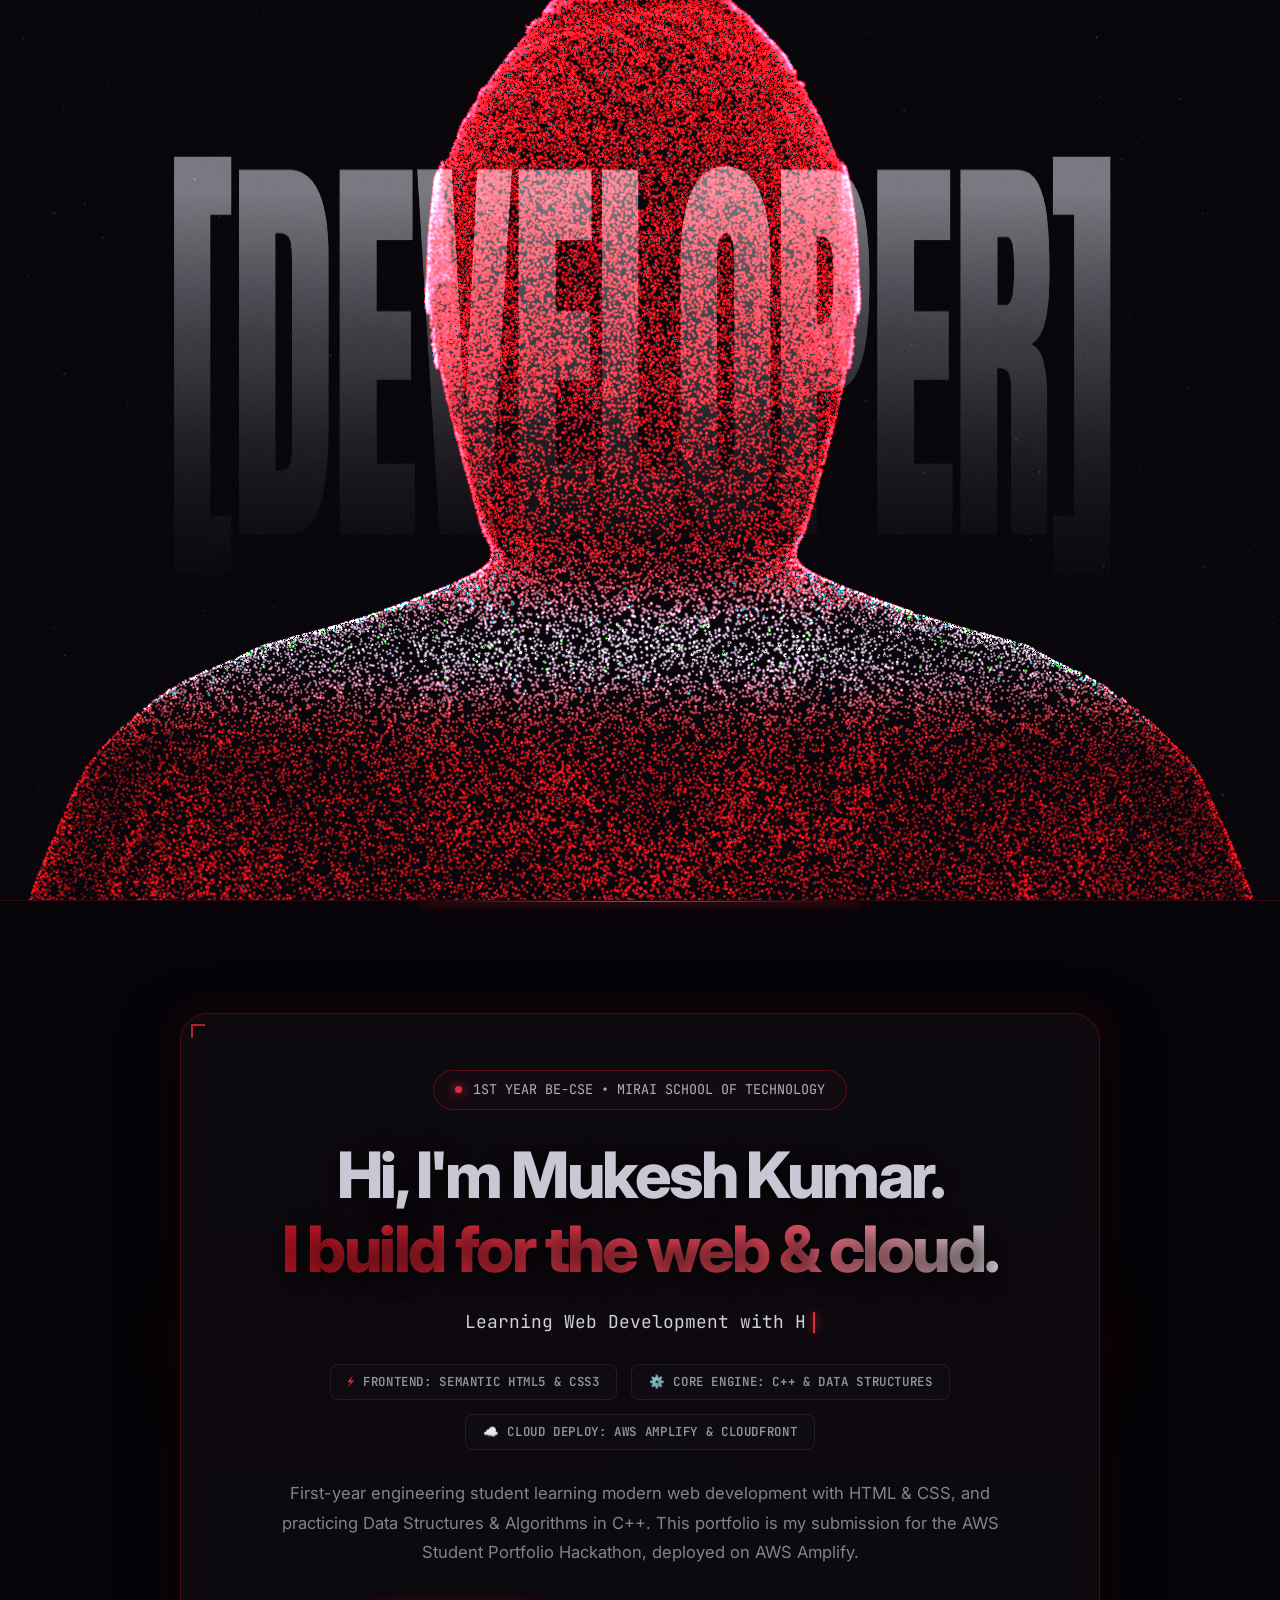
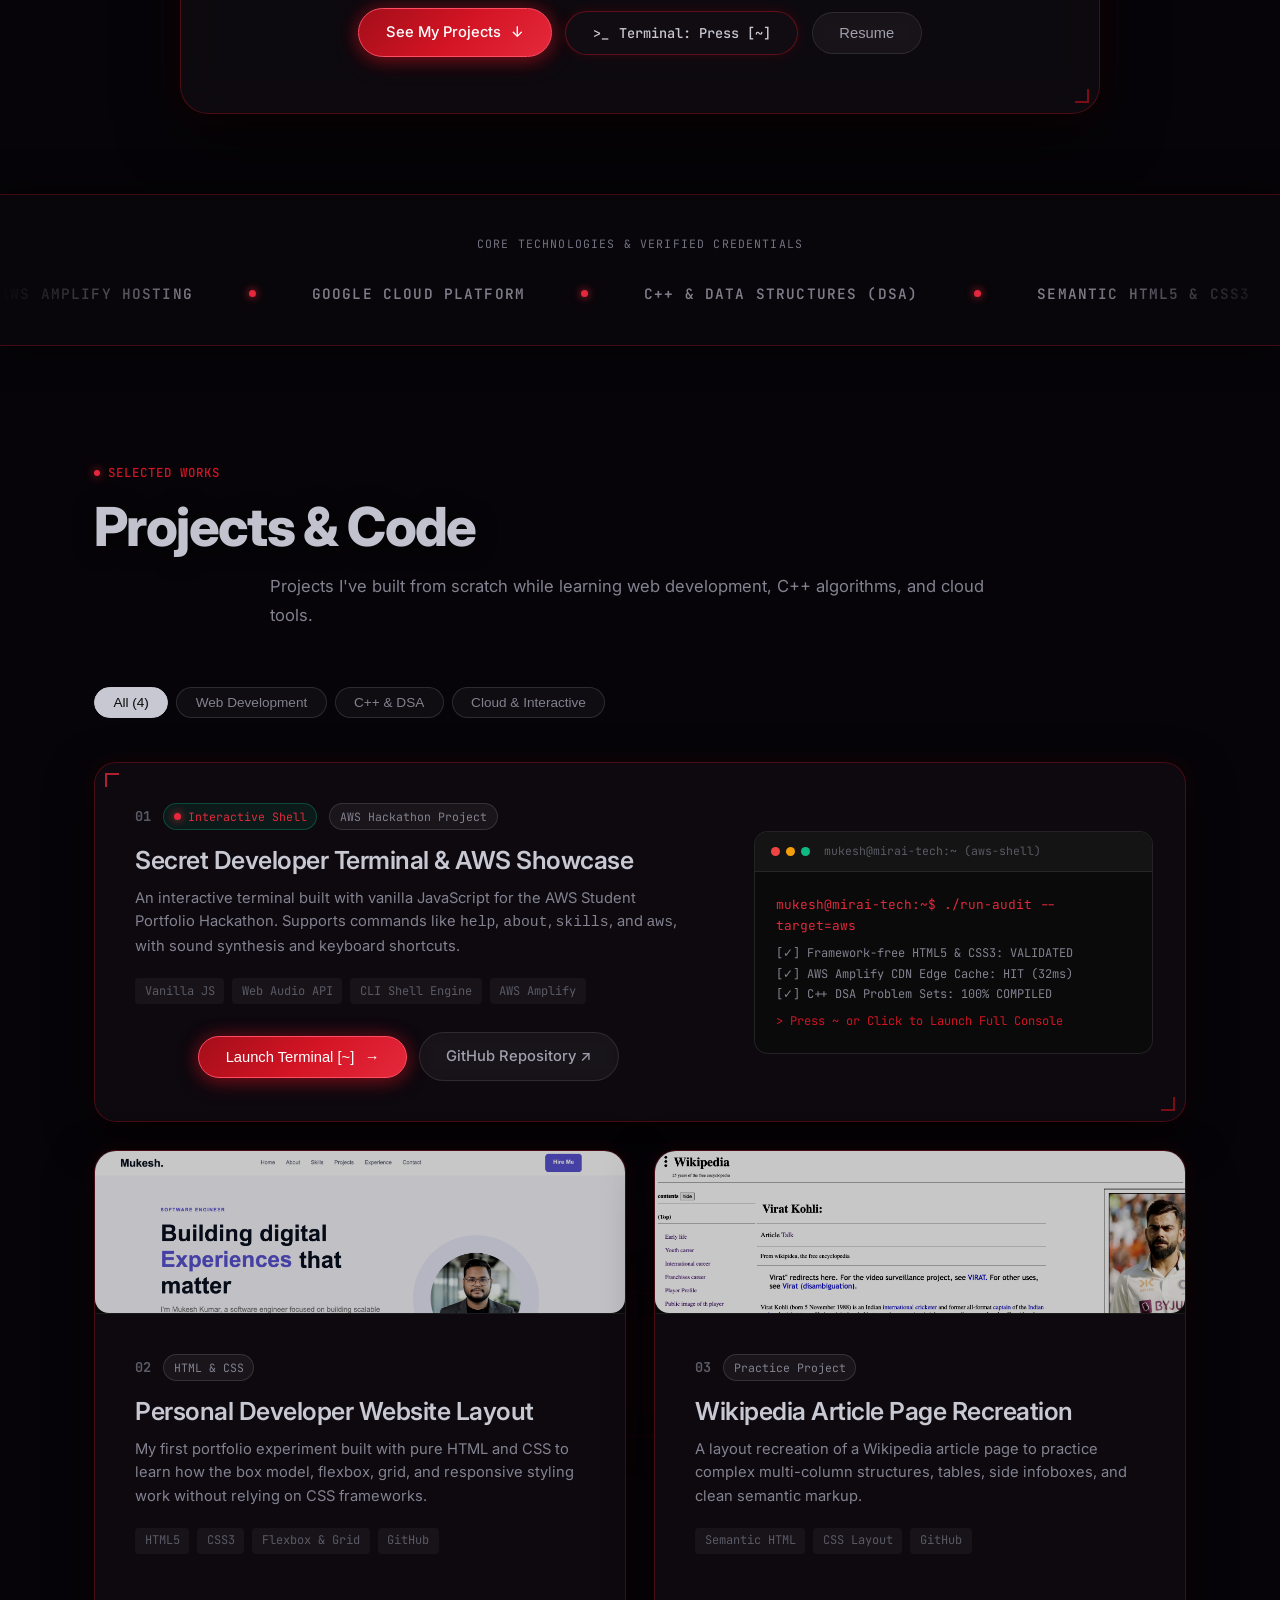
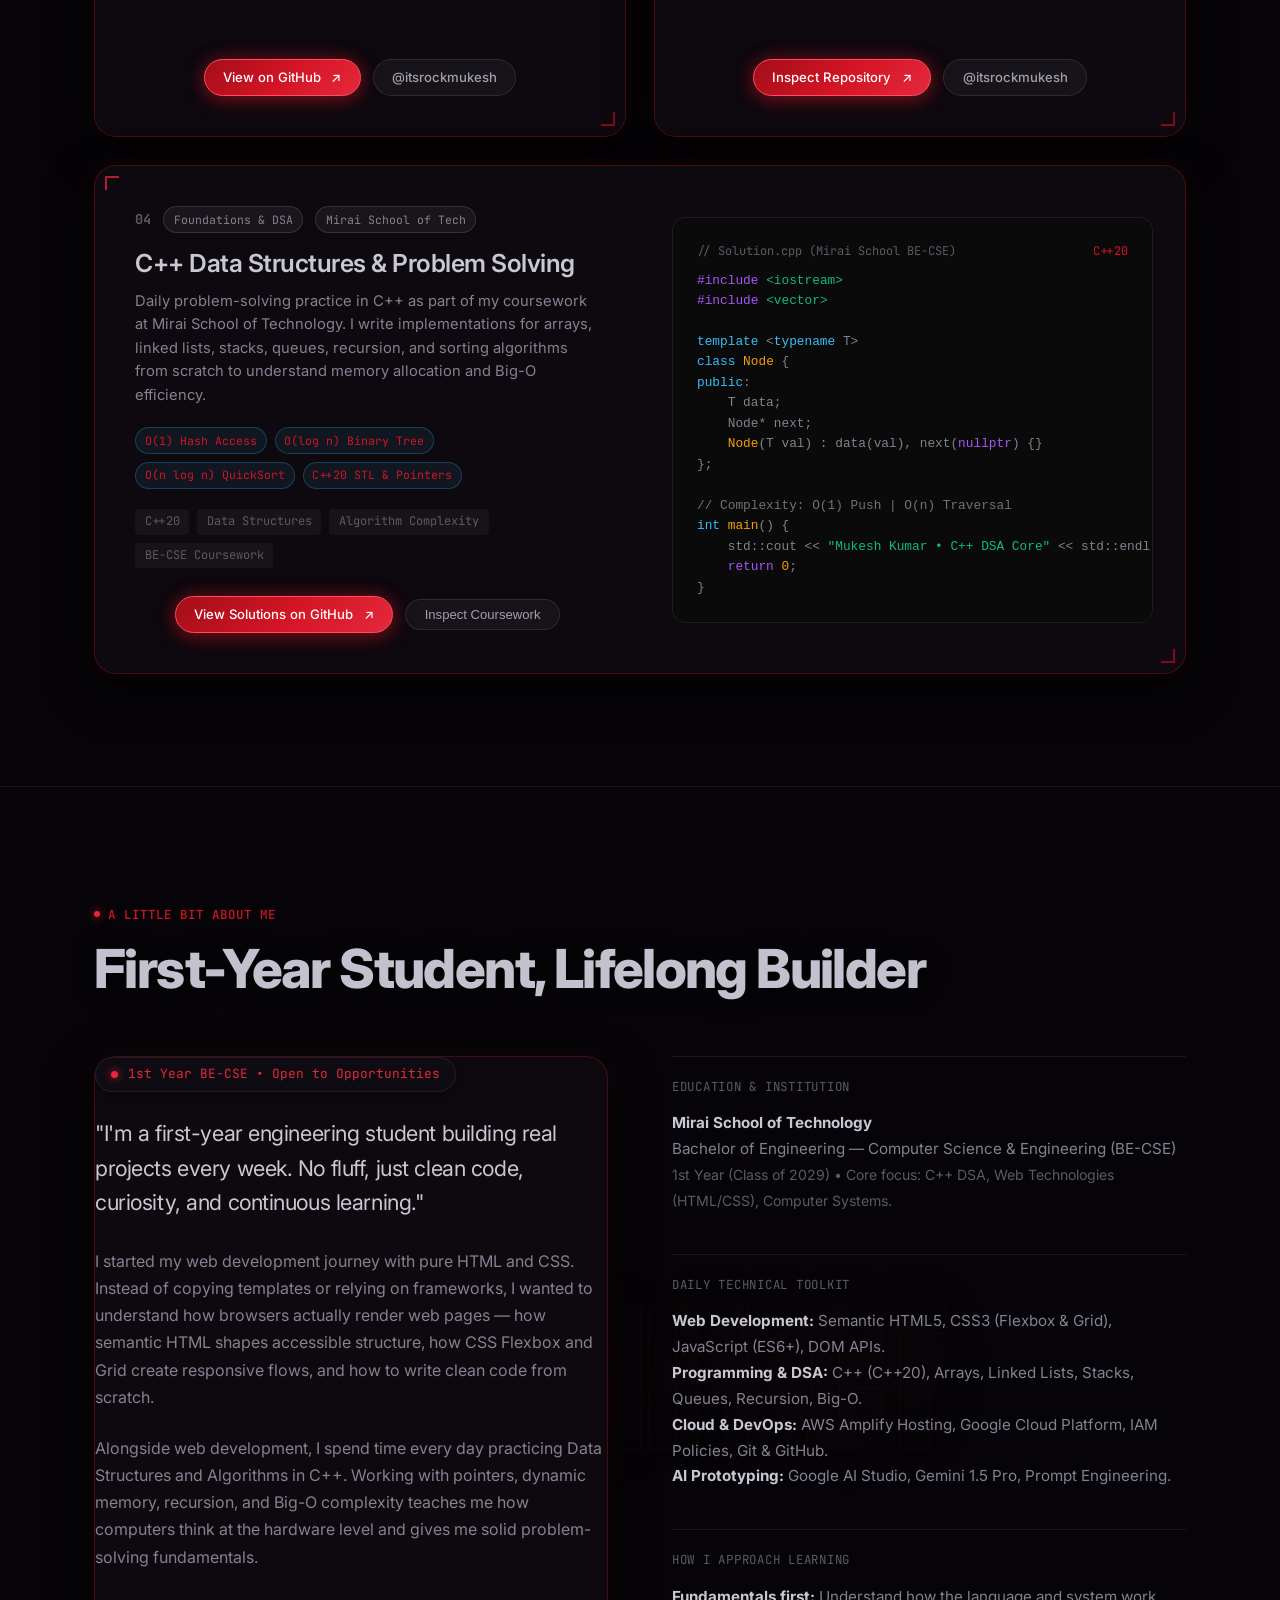
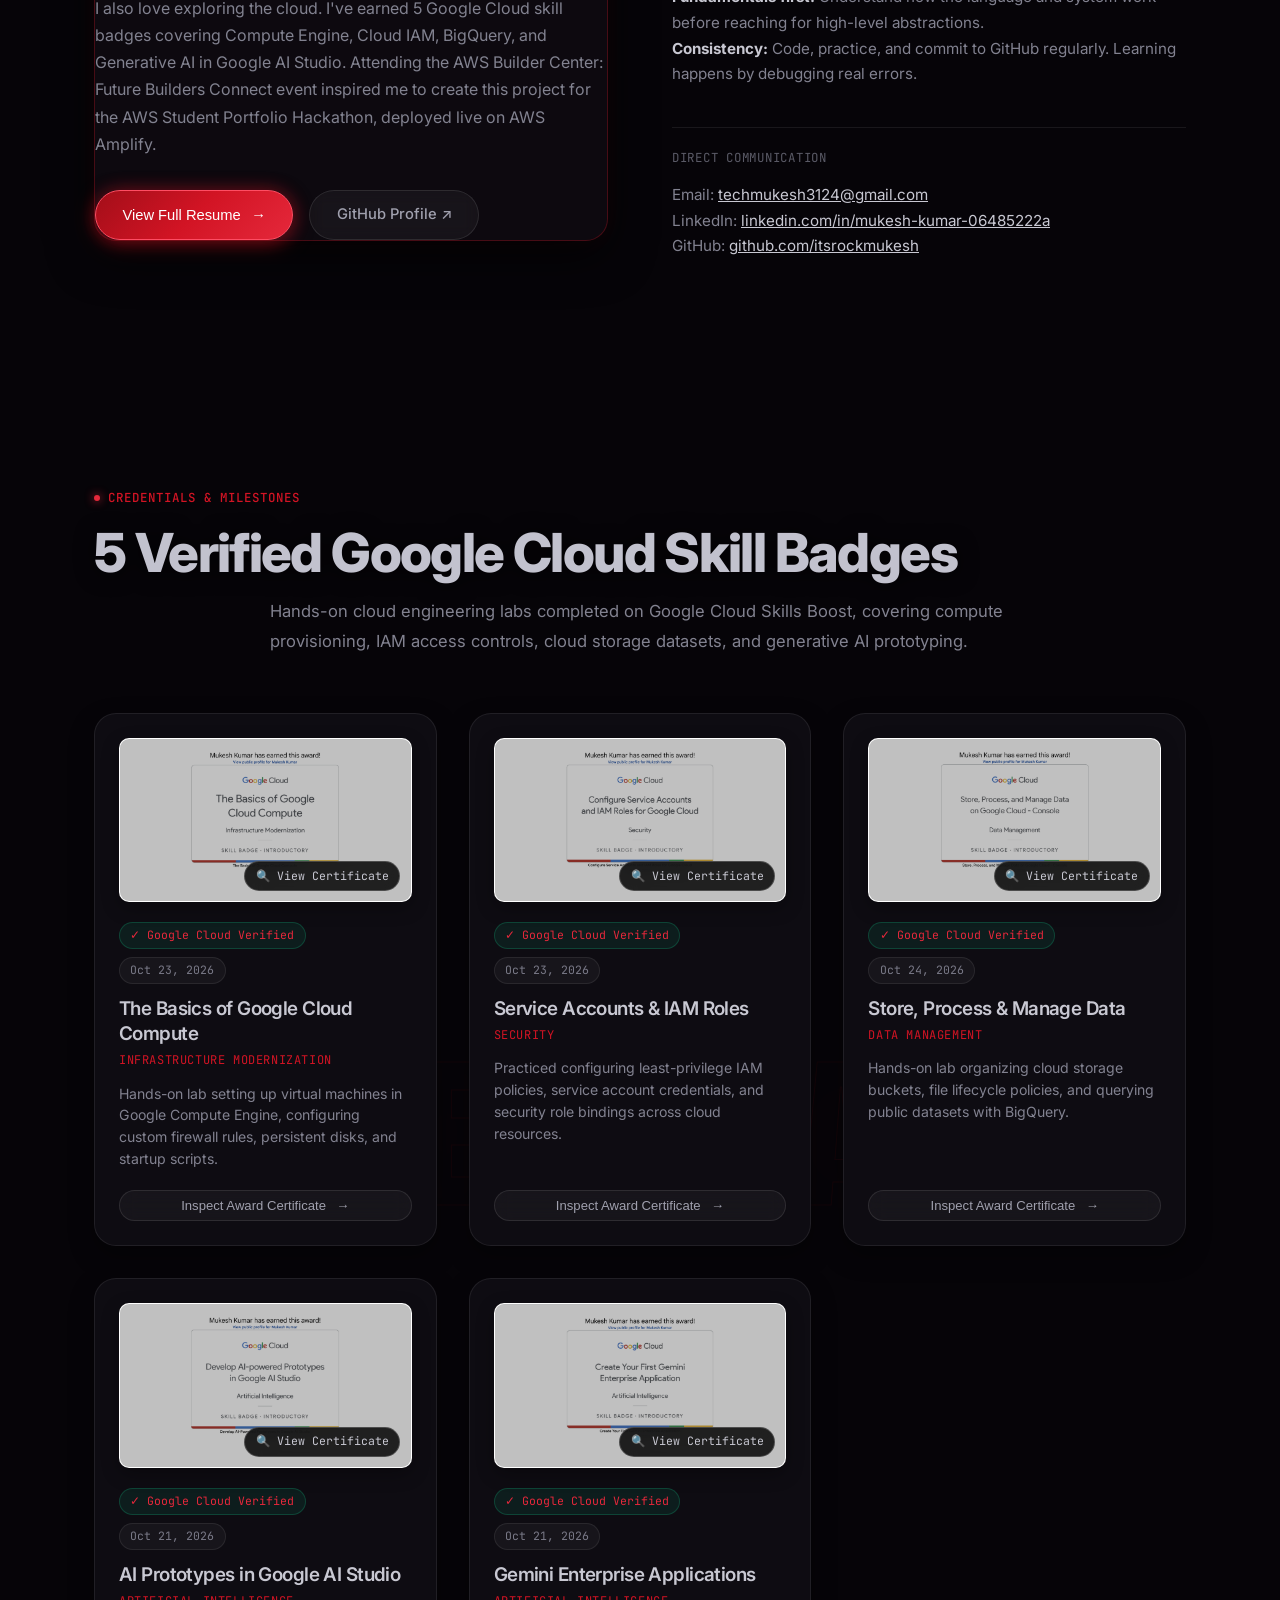
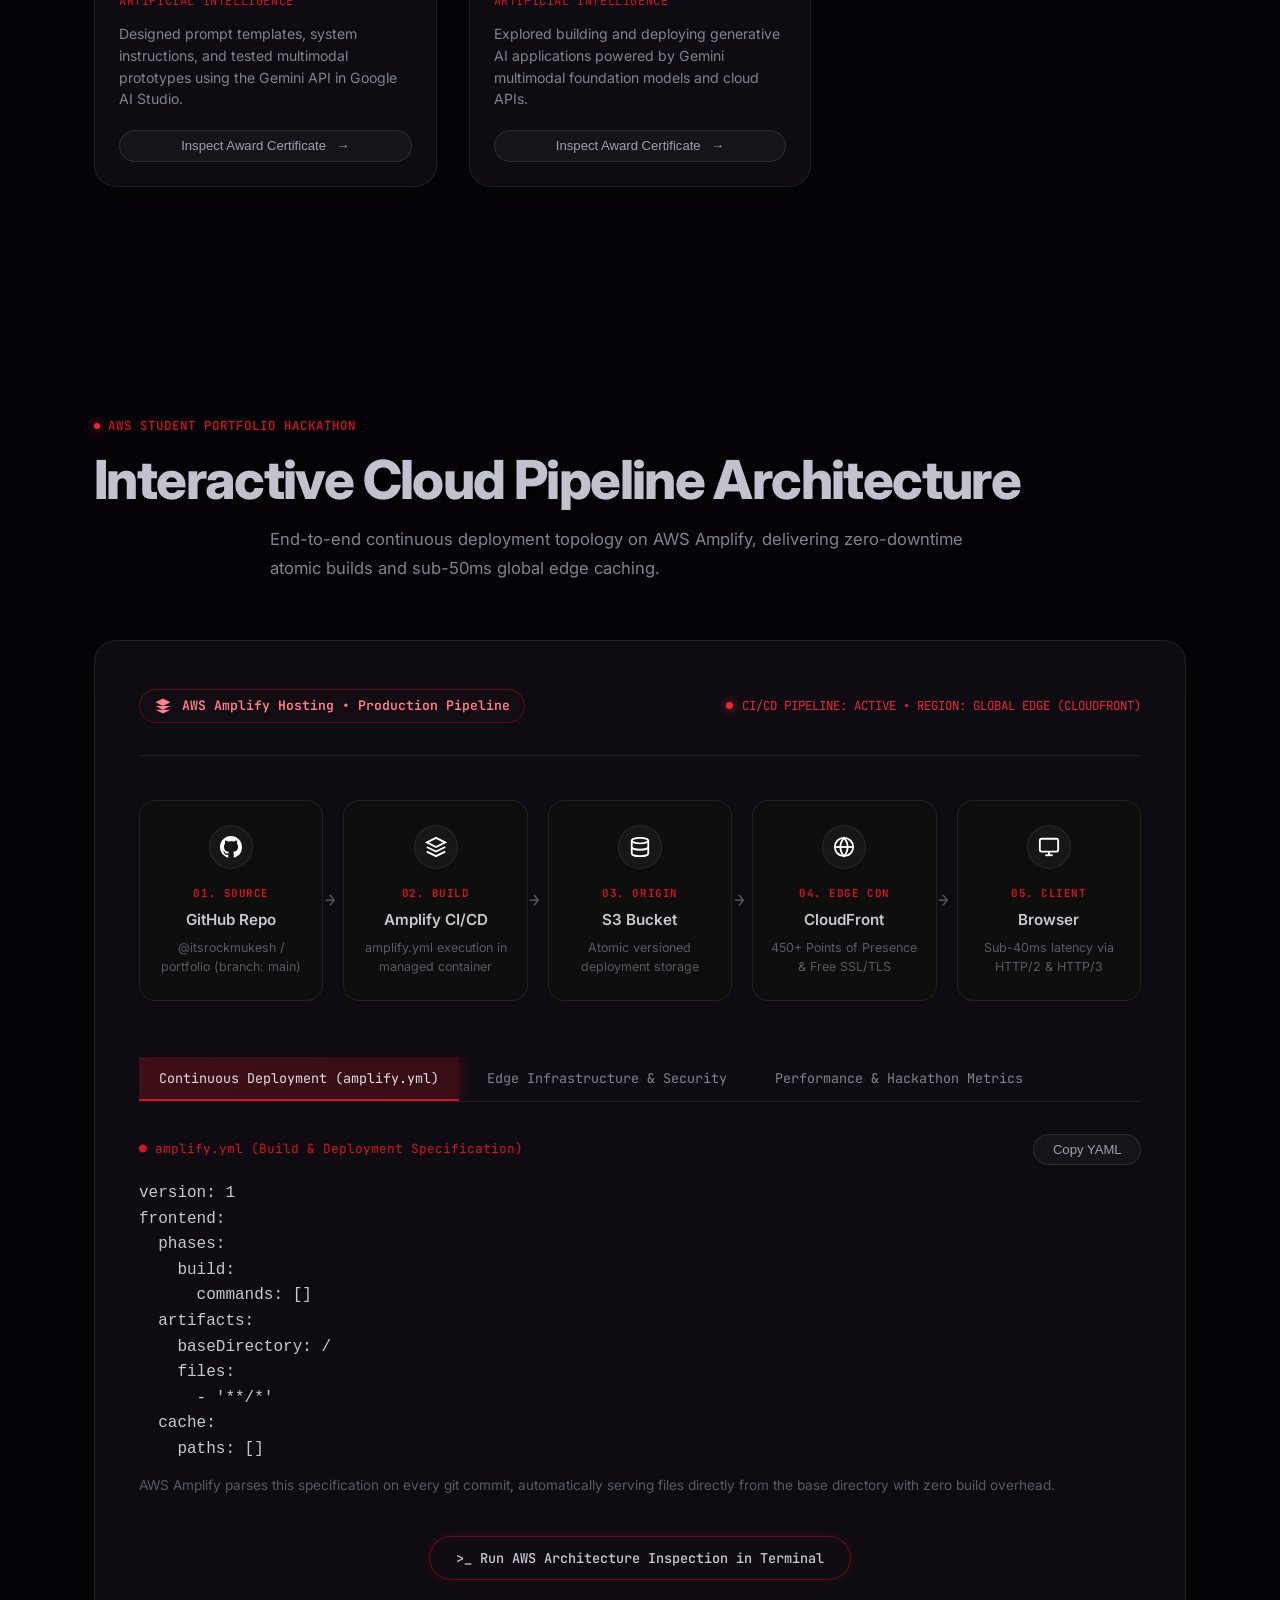
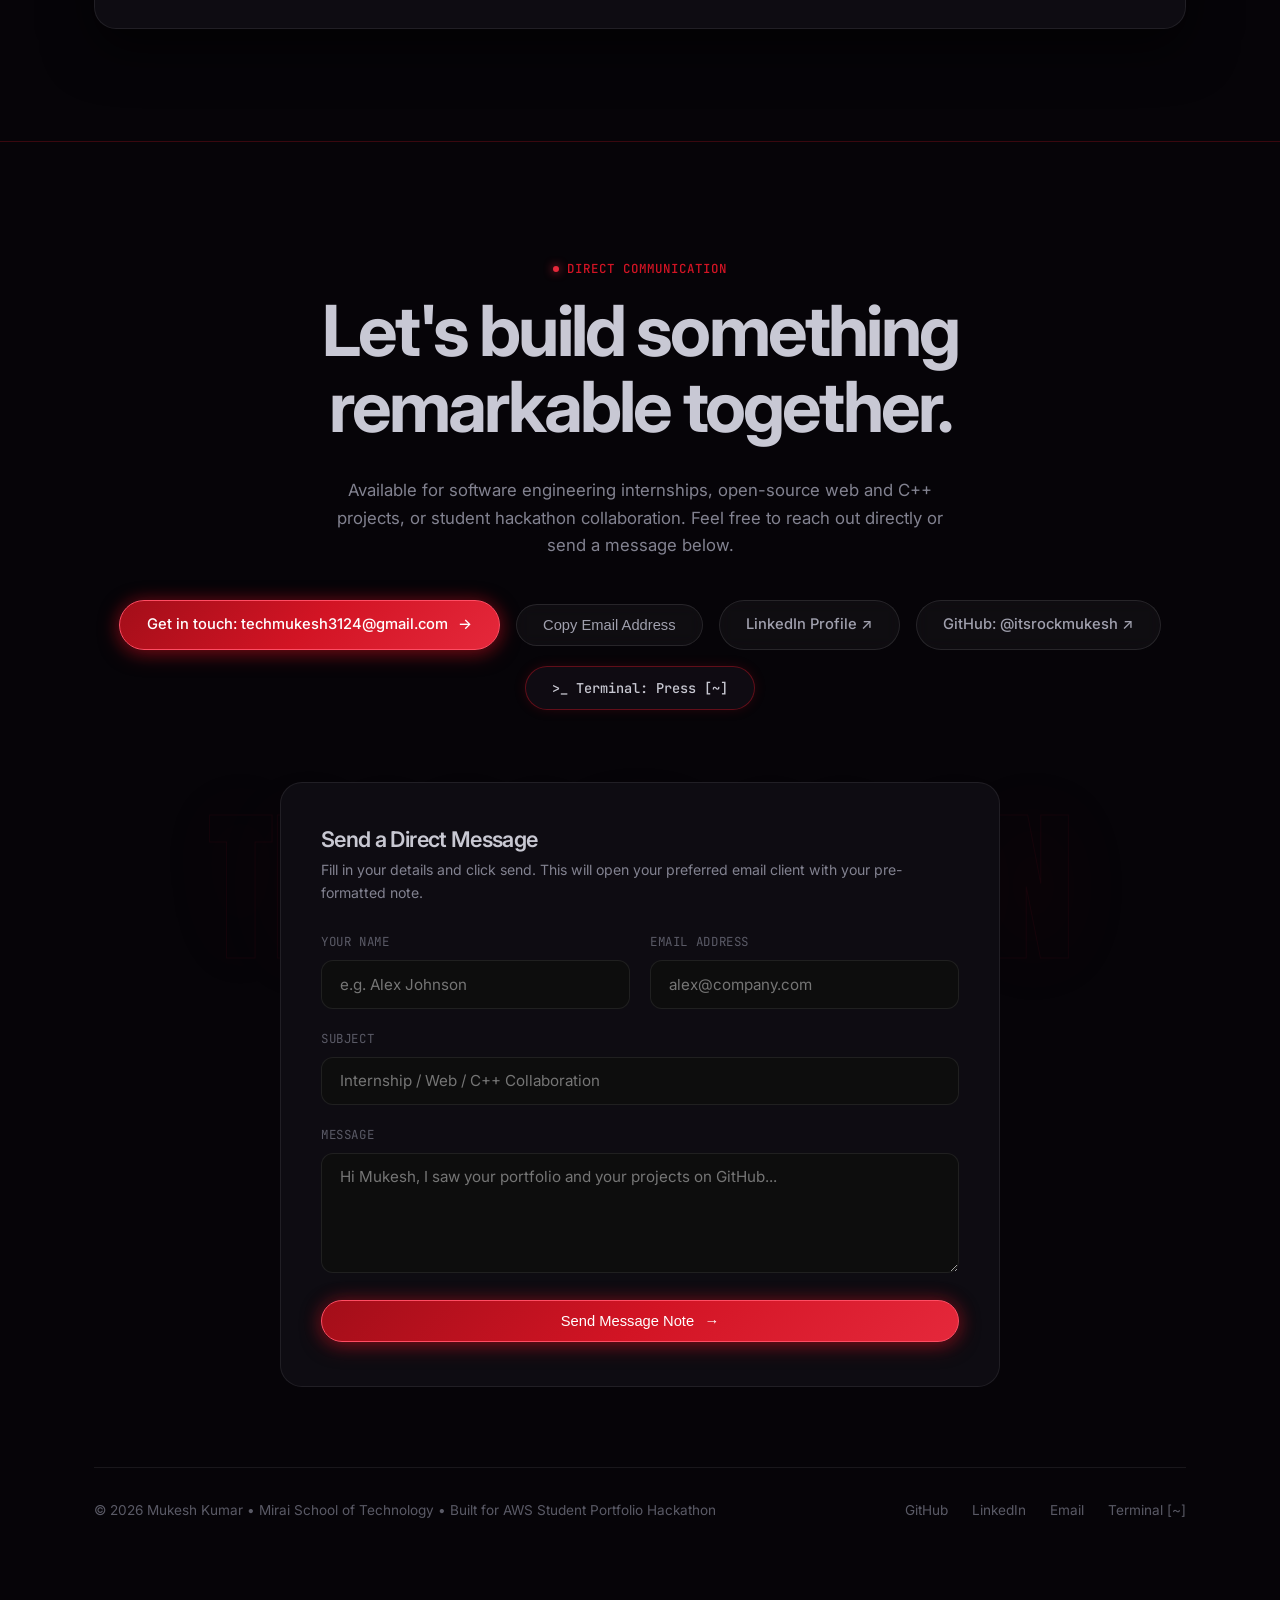
==== commit 5ea9dafc: "feat: two-step 3D particle photo reveal, target reticle cursor, digital stream audio, and clean dire" ====
--- a/index.html
+++ b/index.html
@@ -76,68 +76,81 @@
     }
 
     /* ==========================================================================
-       CUSTOM AWARDS CURSOR (DISCIPLINED CRIMSON & RING)
+       TARGET CURSOR SYSTEM (ADAPTIVE CORNER SPRING RETICLE FROM VIDEO)
        ========================================================================== */
     @media (hover: hover) and (pointer: fine) {
-      body, a, button, input, textarea, select, [role="button"], .scroll-indicator, .tilt-card {
+      *, *::before, *::after, html, body, a, button, input, textarea, select, 
+      [role="button"], label, div, span, p, h1, h2, h3, h4, h5, h6, 
+      canvas, svg, img, section, nav, footer, header, code, pre {
         cursor: none !important;
       }
     }
 
-    #custom-cursor-dot {
+    .target-cursor {
       position: fixed;
+      inset: 0;
+      z-index: 2147483647;
+      pointer-events: none;
+      transition: opacity 0.15s ease-out;
+      --target-cursor-color: #ffffff;
+      --target-cursor-glow: rgba(229, 40, 59, 0.7);
+    }
+
+    .target-cursor__corner {
+      position: absolute;
       top: 0;
       left: 0;
-      width: 7px;
-      height: 7px;
-      background: #e5283b;
-      border-radius: 50%;
-      pointer-events: none;
-      z-index: 9999999;
-      transform: translate(-50%, -50%);
-      box-shadow: 0 0 8px #e5283b, 0 0 2px #ffffff;
-      transition: width 0.18s ease, height 0.18s ease, background-color 0.18s ease, opacity 0.25s ease;
-    }
-
-    #custom-cursor-ring {
-      position: fixed;
+      box-sizing: border-box;
+      border-style: solid;
+      border-color: var(--target-cursor-color, #ffffff);
+      filter: drop-shadow(0 0 6px var(--target-cursor-glow, rgba(229, 40, 59, 0.7)));
+      transform-origin: 0 0;
+      will-change: transform;
+    }
+
+    .target-cursor__dot {
+      position: absolute;
       top: 0;
       left: 0;
-      width: 36px;
-      height: 36px;
-      border: 1.5px solid rgba(229, 40, 59, 0.55);
       border-radius: 50%;
-      pointer-events: none;
-      z-index: 9999998;
-      transform: translate(-50%, -50%);
-      box-shadow: 0 0 12px rgba(163, 14, 25, 0.22);
-      transition: width 0.22s cubic-bezier(0.16, 1, 0.3, 1), 
-                  height 0.22s cubic-bezier(0.16, 1, 0.3, 1), 
-                  border-color 0.22s ease, 
-                  background-color 0.22s ease,
-                  opacity 0.25s ease;
-    }
-
-    body.cursor-hover #custom-cursor-ring {
-      width: 54px;
-      height: 54px;
-      border-color: rgba(229, 40, 59, 0.85);
-      background-color: rgba(229, 40, 59, 0.12);
-      box-shadow: 0 0 20px rgba(229, 40, 59, 0.4);
-    }
-
-    body.cursor-hover #custom-cursor-dot {
-      width: 4px;
-      height: 4px;
-      background: #ffffff;
-      box-shadow: 0 0 6px #ffffff;
-    }
-
-    body.cursor-active #custom-cursor-ring {
-      width: 28px;
-      height: 28px;
-      border-color: #ff334b;
-      background-color: rgba(229, 40, 59, 0.25);
+      background: var(--target-cursor-color, #ffffff);
+      box-shadow: 0 0 10px var(--target-cursor-glow, rgba(229, 40, 59, 0.95)), 0 0 3px #ffffff;
+      will-change: transform;
+    }
+
+    .target-cursor__label {
+      position: absolute;
+      top: 0;
+      left: 0;
+      color: #ffffff;
+      font-family: var(--font-mono, 'JetBrains Mono', monospace);
+      font-size: 10px;
+      font-weight: 700;
+      letter-spacing: 0.08em;
+      text-transform: uppercase;
+      line-height: 1;
+      white-space: nowrap;
+      opacity: 0;
+      will-change: transform, opacity;
+      padding: 3px 8px;
+      background: rgba(14, 10, 18, 0.92);
+      border: 1px solid rgba(229, 40, 59, 0.6);
+      border-radius: 4px;
+      backdrop-filter: blur(8px);
+      -webkit-backdrop-filter: blur(8px);
+      box-shadow: 0 4px 14px rgba(0, 0, 0, 0.7);
+    }
+
+    /* Pulse effect on scroll indicator when photo is ready to scroll into website */
+    .scroll-indicator.ready-bounce {
+      animation: indicatorBounce 1.4s infinite ease-in-out;
+      border-color: rgba(229, 40, 59, 0.8) !important;
+      box-shadow: 0 0 16px rgba(229, 40, 59, 0.4) !important;
+    }
+
+    @keyframes indicatorBounce {
+      0%, 100% { transform: translateX(-50%) translateY(0); }
+      50% { transform: translateX(-50%) translateY(6px); }
     }
 
     /* ==========================================================================
@@ -194,15 +207,59 @@
       box-shadow: 0 0 14px rgba(210, 20, 36, 0.35) !important;
     }
 
-    /* Secret Terminal Hint pill: replace green dot with crimson */
+    /* Secret Terminal Hint pill: crimson accents, hidden until photo reveal completes */
     .secret-terminal-hint {
+      position: fixed;
+      bottom: 1.75rem;
+      right: 1.75rem;
+      z-index: 999;
+      display: flex;
+      align-items: center;
+      gap: 0.75rem;
+      padding: 0.6rem 1.15rem;
+      border-radius: var(--radius-pill);
       background: rgba(16, 12, 18, 0.8) !important;
-      border-color: rgba(210, 20, 36, 0.35) !important;
+      backdrop-filter: blur(14px);
+      -webkit-backdrop-filter: blur(14px);
+      border: 1px solid rgba(210, 20, 36, 0.35) !important;
       color: #a0a0ae !important;
-    }
-    .hint-status-dot {
+      cursor: pointer;
+      box-shadow: 0 10px 30px rgba(0, 0, 0, 0.5);
+      transition: opacity 0.45s cubic-bezier(0.16, 1, 0.3, 1), transform 0.45s cubic-bezier(0.16, 1, 0.3, 1), border-color 0.2s !important;
+    }
+    .secret-terminal-hint.hint-hidden {
+      opacity: 0 !important;
+      pointer-events: none !important;
+      transform: translateY(35px) scale(0.92) !important;
+    }
+    .hint-status-dot, .secret-terminal-hint .hint-dot {
       background: #e5283b !important;
       box-shadow: 0 0 8px #e5283b !important;
+    }
+    .secret-terminal-hint .hint-key {
+      font-family: var(--font-mono);
+      font-size: 0.75rem;
+      padding: 0.15rem 0.45rem;
+      background: rgba(229, 40, 59, 0.15);
+      border: 1px solid rgba(229, 40, 59, 0.35);
+      border-radius: 4px;
+      color: #ffffff;
+      font-weight: 700;
+      transition: all 0.2s ease;
+    }
+    .secret-terminal-hint.pulse-hint {
+      animation: hintPillPulse 0.6s cubic-bezier(0.2, 0.8, 0.2, 1) !important;
+    }
+    .secret-terminal-hint.pulse-hint .hint-key {
+      background: #e5283b !important;
+      color: #ffffff !important;
+      transform: scale(1.2);
+      box-shadow: 0 0 14px rgba(229, 40, 59, 0.9);
+    }
+    @keyframes hintPillPulse {
+      0% { transform: scale(1); box-shadow: 0 0 0 rgba(229, 40, 59, 0.4); }
+      50% { transform: scale(1.08); box-shadow: 0 0 24px rgba(229, 40, 59, 0.85); border-color: rgba(229, 40, 59, 0.9) !important; }
+      100% { transform: scale(1); box-shadow: 0 10px 30px rgba(0, 0, 0, 0.5); }
     }
 
     /* ==========================================================================
@@ -236,19 +293,21 @@
       transition: opacity 0.3s ease;
     }
 
-    /* Pinned Scroll Track: 140vh travel distance for 3D dot-to-photo reveal */
+    /* Pinned Hero Stage (100vh) */
     .hero-scroll-track {
       position: relative;
       width: 100%;
       height: 100vh;
       background: #060408;
       z-index: 3;
+      overflow: hidden;
     }
 
     .hero-sticky-stage {
-      position: relative;
-      width: 100vw;
-      height: 100vh;
+      position: absolute;
+      inset: 0;
+      width: 100%;
+      height: 100%;
       overflow: hidden;
       z-index: 3;
     }
@@ -272,7 +331,7 @@
       mix-blend-mode: overlay;
     }
 
-    /* Preloader Ring */
+    /* Preloader Ring (Direct Clean Loading Screen) */
     #preloader {
       position: absolute;
       inset: 0;
@@ -281,7 +340,7 @@
       display: flex;
       align-items: center;
       justify-content: center;
-      transition: opacity 0.8s cubic-bezier(0.16, 1, 0.3, 1), visibility 0.8s;
+      transition: opacity 0.6s cubic-bezier(0.16, 1, 0.3, 1), visibility 0.6s;
     }
 
     #preloader.hidden {
@@ -427,10 +486,11 @@
     .hero-intro-section {
       position: relative;
       z-index: 10;
-      background: transparent;
+      background: #060408;
       padding: 7rem 1.5rem 5rem 1.5rem;
       border-top: 1px solid rgba(210, 20, 36, 0.22);
       overflow: hidden;
+      margin-top: 0;
     }
 
     .hero-intro-section::before {
@@ -899,9 +959,15 @@
        NAVIGATION BAR (HEYKUBA FLOATING PILL NAVBAR)
        ========================================================================== -->
   
-  <!-- Custom Luxury Awwwards Cursor Elements -->
-  <div id="custom-cursor-dot"></div>
-  <div id="custom-cursor-ring"></div>
+  <!-- Target Cursor System (Adaptive Corner Spring Reticle from Video) -->
+  <div id="target-cursor" class="target-cursor" aria-hidden="true">
+    <span class="target-cursor__corner" id="tc-corner-0"></span>
+    <span class="target-cursor__corner" id="tc-corner-1"></span>
+    <span class="target-cursor__corner" id="tc-corner-2"></span>
+    <span class="target-cursor__corner" id="tc-corner-3"></span>
+    <span class="target-cursor__dot" id="custom-cursor-dot"></span>
+    <span class="target-cursor__label" id="tc-label"></span>
+  </div>
 
   <nav class="navbar navbar-hidden" id="navbar">
     <div class="container">
@@ -929,9 +995,9 @@
           </svg>
         </button>
 
-        <!-- Quick Terminal Launcher in Nav -->
-        <button id="nav-terminal-trigger" class="btn-pill btn-pill-terminal btn-sm" title="Open Secret Terminal (~)">
-          <span>&gt;_</span> Terminal
+        <!-- Quick Terminal Hint in Nav -->
+        <button id="nav-terminal-trigger" class="btn-pill btn-pill-terminal btn-sm" title="Hint: Press [~] on keyboard to open terminal">
+          <span>&gt;_</span> Terminal [~]
         </button>
 
         <!-- Resume Modal Trigger -->
@@ -953,11 +1019,14 @@
 
   <!-- ==========================================================================
        CREATIVE INTERACTIVE FEATURE — FLOATING TERMINAL HINT PILL
+       Shows only hint to open (Press ~). Hidden during initial photo reveal stage,
+       and automatically slides up when photo reveal completes & we go to next page!
        ========================================================================== -->
-  <div id="terminal-hint-trigger" class="secret-terminal-hint" title="Click or press ~ key to launch terminal">
+  <div id="terminal-hint-trigger" class="secret-terminal-hint hint-hidden" title="Hint: Press [~] on keyboard to open terminal">
     <div class="hint-dot"></div>
-    <span class="hint-text">Secret Terminal</span>
+    <span class="hint-text">Hint: Press</span>
     <span class="hint-key">~</span>
+    <span class="hint-text">for Terminal</span>
   </div>
 
   <main>
@@ -985,17 +1054,6 @@
             <circle id="ring-bar" class="ring-progress" cx="50" cy="50" r="46"></circle>
           </svg>
           <div id="ring-pct" class="ring-text">0%</div>
-        </div>
-      </div>
-
-      <!-- Scroll Indicator Pill -->
-      <div id="ui-container">
-        <div id="scrollIndicator" class="scroll-indicator">
-          <span class="scroll-dot"></span>
-          <span id="scrollLabel">Scroll to reveal photo</span>
-          <div class="scroll-progress-bar">
-            <div id="scrollThumb" class="scroll-progress-thumb"></div>
-          </div>
         </div>
       </div>
     </div>
@@ -1053,9 +1111,9 @@
             <span class="btn-arrow">↓</span>
           </a>
 
-          <button id="hero-terminal-trigger" class="btn-pill btn-pill-terminal">
+          <button id="hero-terminal-trigger" class="btn-pill btn-pill-terminal" title="Hint: Press [~] on keyboard to open terminal">
             <span>&gt;_</span>
-            <span>Open Terminal [~]</span>
+            <span>Terminal: Press [~]</span>
           </button>
 
           <button class="btn-pill btn-pill-secondary trigger-resume-modal">
@@ -1782,8 +1840,8 @@
             <span>GitHub: @itsrockmukesh ↗</span>
           </a>
 
-          <button class="btn-pill btn-pill-terminal" onclick="window.openSecretTerminal();">
-            <span>&gt;_ Secret Terminal [~]</span>
+          <button class="btn-pill btn-pill-terminal" onclick="window.showTerminalHint ? window.showTerminalHint() : null;">
+            <span>&gt;_ Terminal: Press [~]</span>
           </button>
         </div>
 
@@ -1836,7 +1894,7 @@
             <a href="https://github.com/itsrockmukesh" target="_blank" rel="noopener noreferrer">GitHub</a>
             <a href="https://www.linkedin.com/in/mukesh-kumar-06485222a" target="_blank" rel="noopener noreferrer">LinkedIn</a>
             <a href="mailto:techmukesh3124@gmail.com">Email</a>
-            <button style="background:none; border:none; color:inherit; font:inherit; cursor:pointer;" onclick="window.openSecretTerminal();">Terminal [~]</button>
+            <button style="background:none; border:none; color:inherit; font:inherit; cursor:pointer;" onclick="window.showTerminalHint ? window.showTerminalHint() : null;">Terminal [~]</button>
           </div>
         </div>
       </div>
@@ -2055,15 +2113,17 @@
     let targetRevealProgress = 0.0;
     let revealProgress = 0.0; // 0.0 = dots mode, 1.0 = photo revealed
 
+    let photoMaterial = null;
+    let bannerMaterial = null;
+    let dotsMaterial = null;
+    let dustMaterial = null;
+    let dotsPoints = null;
+
     // --- DOM Elements ---
     const canvas = document.getElementById('webgl-canvas');
     const preloader = document.getElementById('preloader');
     const ringBar = document.getElementById('ring-bar');
     const ringPct = document.getElementById('ring-pct');
-    const uiContainer = document.getElementById('ui-container');
-    const scrollIndicator = document.getElementById('scrollIndicator');
-    const scrollThumb = document.getElementById('scrollThumb');
-    const scrollLabel = document.getElementById('scrollLabel');
     const filmGrain = document.getElementById('film-grain');
     const heroStageEl = document.getElementById('hero');
     const navbarEl = document.getElementById('navbar');
@@ -2095,32 +2155,228 @@
     }
     initFilmGrain();
 
+    // ==========================================================================
+    // CYBER AUDIO ENGINE: ENVATO "SCROLL DATA 04" & TACTILE AUDIO FEEDBACK
+    // Preloads immediately on startup so audio is decoded & ready in memory!
+    // Unlocks seamlessly on the very first user interaction or enter click.
+    // ==========================================================================
+    let revealAudioCtx = null;
+    let scrollDataBuffer = null;
+    let scrollDataSource = null;
+    let scrollDataGain = null;
+    let scrollDataFilter = null;
+    let isScrollDataPlaying = false;
+    let isAudioLoading = false;
+    let lastRevealTime = performance.now();
+    let revealVelocity = 0.0;
+    let userHasInteracted = false;
+
+    function initRevealAudio() {
+      if (revealAudioCtx) return;
+      try {
+        const AudioContext = window.AudioContext || window.webkitAudioContext;
+        if (!AudioContext) return;
+        revealAudioCtx = new AudioContext();
+        window.scrollAudioCtx = revealAudioCtx;
+        window.initScrollAudio = initRevealAudio;
+
+        // Preload Envato "Scroll Data 04" audio track immediately
+        loadScrollDataAudio();
+      } catch (e) {
+        console.warn("Reveal audio error:", e);
+      }
+    }
+    window.initScrollAudio = initRevealAudio;
+
+    function loadScrollDataAudio() {
+      if (scrollDataBuffer || isAudioLoading || !revealAudioCtx) return;
+      isAudioLoading = true;
+      fetch('assets/scroll-data.m4a')
+        .then(response => {
+          if (!response.ok) throw new Error('HTTP ' + response.status);
+          return response.arrayBuffer();
+        })
+        .then(buf => revealAudioCtx.decodeAudioData(buf))
+        .then(decoded => {
+          scrollDataBuffer = decoded;
+          isAudioLoading = false;
+          setupScrollDataNodes();
+        })
+        .catch(err => {
+          console.warn('Scroll data audio load/decode error:', err);
+          isAudioLoading = false;
+        });
+    }
+
+    function setupScrollDataNodes() {
+      if (!revealAudioCtx || !scrollDataBuffer || isScrollDataPlaying) return;
+      try {
+        scrollDataSource = revealAudioCtx.createBufferSource();
+        scrollDataSource.buffer = scrollDataBuffer;
+        scrollDataSource.loop = true;
+
+        scrollDataFilter = revealAudioCtx.createBiquadFilter();
+        scrollDataFilter.type = 'highpass';
+        scrollDataFilter.frequency.setValueAtTime(110.0, revealAudioCtx.currentTime);
+
+        scrollDataGain = revealAudioCtx.createGain();
+        scrollDataGain.gain.setValueAtTime(0.0001, revealAudioCtx.currentTime);
+
+        scrollDataSource.connect(scrollDataFilter);
+        scrollDataFilter.connect(scrollDataGain);
+        scrollDataGain.connect(revealAudioCtx.destination);
+
+        scrollDataSource.start(0);
+        isScrollDataPlaying = true;
+      } catch (e) {
+        console.warn('setupScrollDataNodes error:', e);
+      }
+    }
+
+    function unlockAudio() {
+      userHasInteracted = true;
+      if (window.portfolioAudioMuted) return;
+      if (!revealAudioCtx) initRevealAudio();
+      if (revealAudioCtx && revealAudioCtx.state === 'suspended') {
+        revealAudioCtx.resume().then(() => {
+          if (revealAudioCtx.state === 'running') {
+            removeAudioUnlockListeners();
+          }
+        }).catch(() => {});
+      }
+    }
+    window.unlockAudio = unlockAudio;
+
+    const AUDIO_UNLOCK_EVENTS = [
+      'click', 'pointerdown', 'pointermove', 'mousedown', 'mouseup',
+      'touchstart', 'touchend', 'touchmove', 'keydown', 'wheel', 'scroll', 'mousemove'
+    ];
+
+    function handleAudioUnlockEvent() {
+      unlockAudio();
+    }
+
+    function removeAudioUnlockListeners() {
+      AUDIO_UNLOCK_EVENTS.forEach(evt => {
+        window.removeEventListener(evt, handleAudioUnlockEvent, { capture: true });
+      });
+    }
+
+    AUDIO_UNLOCK_EVENTS.forEach(evt => {
+      window.addEventListener(evt, handleAudioUnlockEvent, { capture: true, passive: true });
+    });
+
+    // Subtle tactile click sound on cursor press / enter
+    function playTactileClick() {
+      if (window.portfolioAudioMuted) return;
+      if (!revealAudioCtx) initRevealAudio();
+      if (revealAudioCtx && revealAudioCtx.state === 'suspended') revealAudioCtx.resume();
+      if (!revealAudioCtx || revealAudioCtx.state !== 'running') return;
+      try {
+        const t = revealAudioCtx.currentTime;
+        const osc = revealAudioCtx.createOscillator();
+        const gain = revealAudioCtx.createGain();
+        osc.type = 'triangle';
+        osc.frequency.setValueAtTime(1150, t);
+        osc.frequency.exponentialRampToValueAtTime(320, t + 0.024);
+        gain.gain.setValueAtTime(0.022, t);
+        gain.gain.exponentialRampToValueAtTime(0.0001, t + 0.025);
+        osc.connect(gain);
+        gain.connect(revealAudioCtx.destination);
+        osc.start(t);
+        osc.stop(t + 0.026);
+      } catch (e) {}
+    }
+
+    // Subtle lock-on blip when snapping to targets
+    function playTactileHover() {
+      if (window.portfolioAudioMuted) return;
+      if (!revealAudioCtx) initRevealAudio();
+      if (revealAudioCtx && revealAudioCtx.state === 'suspended') revealAudioCtx.resume();
+      if (!revealAudioCtx || revealAudioCtx.state !== 'running') return;
+      try {
+        const t = revealAudioCtx.currentTime;
+        const osc = revealAudioCtx.createOscillator();
+        const gain = revealAudioCtx.createGain();
+        osc.type = 'sine';
+        osc.frequency.setValueAtTime(1280, t);
+        osc.frequency.exponentialRampToValueAtTime(1540, t + 0.018);
+        gain.gain.setValueAtTime(0.014, t);
+        gain.gain.exponentialRampToValueAtTime(0.0001, t + 0.02);
+        osc.connect(gain);
+        gain.connect(revealAudioCtx.destination);
+        osc.start(t);
+        osc.stop(t + 0.022);
+      } catch (e) {}
+    }
+
+    // ONLY called during photo reveal scrolling!
+    function handleRevealSound(delta) {
+      if (window.portfolioAudioMuted) return;
+      unlockAudio();
+      if (revealAudioCtx && revealAudioCtx.state === 'suspended') {
+        revealAudioCtx.resume().catch(() => {});
+      }
+      if (!revealAudioCtx) return;
+
+      if (!scrollDataBuffer && !isAudioLoading) {
+        loadScrollDataAudio();
+      } else if (scrollDataBuffer && !isScrollDataPlaying) {
+        setupScrollDataNodes();
+      }
+
+      const now = performance.now();
+      const dt = Math.max(1, now - lastRevealTime);
+      revealVelocity = Math.min(1.0, (Math.abs(delta || 0) / dt) * 0.28);
+      lastRevealTime = now;
+    }
+    window.handleScrollSound = handleRevealSound;
+
+    // Immediately kick off preload so audio is ready in memory
+    initRevealAudio();
+
     // --- Three.js Setup ---
-    const renderer = new THREE.WebGLRenderer({
-      canvas: canvas,
-      antialias: true,
-      alpha: true,
-      powerPreference: 'high-performance'
-    });
-    renderer.setPixelRatio(Math.min(window.devicePixelRatio, 2.0));
-    renderer.setSize(window.innerWidth, window.innerHeight);
-
-    const scene = new THREE.Scene();
+    let renderer = null;
+    let scene = null;
+    let camera = null;
+    let webglSupported = false;
 
     // Orthographic Camera: portrait is 12% larger than fit-to-height
     const VISIBLE_HEIGHT = PHOTO_H / 1.12; // 514.2857
-    const camera = new THREE.OrthographicCamera(
-      -VISIBLE_HEIGHT / 2, VISIBLE_HEIGHT / 2,
-      VISIBLE_HEIGHT / 2, -VISIBLE_HEIGHT / 2,
-      0.1, 2000.0
-    );
-    camera.position.set(512.0, 288.0, 600.0);
-    camera.lookAt(512.0, 288.0, 0.0);
-
     let visW = VISIBLE_HEIGHT * (window.innerWidth / window.innerHeight);
     let bannerMesh = null;
 
+    try {
+      renderer = new THREE.WebGLRenderer({
+        canvas: canvas,
+        antialias: true,
+        alpha: true,
+        powerPreference: 'high-performance'
+      });
+      renderer.setPixelRatio(Math.min(window.devicePixelRatio, 2.0));
+      renderer.setSize(window.innerWidth, window.innerHeight);
+
+      scene = new THREE.Scene();
+
+      camera = new THREE.OrthographicCamera(
+        -VISIBLE_HEIGHT / 2, VISIBLE_HEIGHT / 2,
+        VISIBLE_HEIGHT / 2, -VISIBLE_HEIGHT / 2,
+        0.1, 2000.0
+      );
+      camera.position.set(512.0, 288.0, 600.0);
+      camera.lookAt(512.0, 288.0, 0.0);
+      webglSupported = true;
+    } catch (e) {
+      console.warn("WebGL initialization warning (hardware acceleration not active):", e);
+      if (preloader) preloader.style.display = 'none';
+      document.body.classList.remove('hero-locked');
+      if (navbarEl) navbarEl.classList.remove('navbar-hidden');
+      isLoaded = true;
+      window.isLoaded = true;
+    }
+
     function updateCamera() {
+      if (!renderer || !camera) return;
       const w = window.innerWidth;
       const h = window.innerHeight;
       renderer.setSize(w, h);
@@ -2138,63 +2394,64 @@
       }
     }
     window.addEventListener('resize', updateCamera);
-    updateCamera();
-
-    // --- Materials & Shaders ---
-
-    // 1. Photo Texture Loader
-    const textureLoader = new THREE.TextureLoader();
-    const photoTexture = textureLoader.load('./photo_cutout.png');
-    photoTexture.minFilter = THREE.LinearFilter;
-    photoTexture.magFilter = THREE.LinearFilter;
-    photoTexture.generateMipmaps = false;
-
-    // 2. Banner Canvas ([DEVELOPER] in Previous Bold Sans-Serif font)
-    const bannerCanvas = document.createElement('canvas');
-    bannerCanvas.width = 2048;
-    bannerCanvas.height = 420;
-    const bCtx = bannerCanvas.getContext('2d');
-    
-    function drawBannerText(isCrimson = 0.0) {
-      bCtx.clearRect(0, 0, bannerCanvas.width, bannerCanvas.height);
-      bCtx.font = '900 340px Anton, sans-serif';
-      bCtx.textAlign = 'center';
-      bCtx.textBaseline = 'middle';
-      bCtx.letterSpacing = '-0.02em';
+    if (webglSupported) updateCamera();
+
+    if (webglSupported) {
+      // --- Materials & Shaders ---
+
+      // 1. Photo Texture Loader
+      const textureLoader = new THREE.TextureLoader();
+      const photoTexture = textureLoader.load('./photo_cutout.png');
+      photoTexture.minFilter = THREE.LinearFilter;
+      photoTexture.magFilter = THREE.LinearFilter;
+      photoTexture.generateMipmaps = false;
+
+      // 2. Banner Canvas ([DEVELOPER] in Previous Bold Sans-Serif font)
+      const bannerCanvas = document.createElement('canvas');
+      bannerCanvas.width = 2048;
+      bannerCanvas.height = 420;
+      const bCtx = bannerCanvas.getContext('2d');
       
-      const grad = bCtx.createLinearGradient(0, 40, 0, 380);
-      if (isCrimson <= 0.01) {
-        grad.addColorStop(0.0, 'rgba(160, 160, 170, 0.75)');
-        grad.addColorStop(0.5, 'rgba(95, 95, 105, 0.40)');
-        grad.addColorStop(1.0, 'rgba(15, 12, 18, 0.02)');
-      } else {
-        const c1 = THREE.MathUtils.lerp(160, 185, isCrimson);
-        const c2 = THREE.MathUtils.lerp(160, 14, isCrimson);
-        const c3 = THREE.MathUtils.lerp(170, 28, isCrimson);
-        grad.addColorStop(0.0, `rgba(${c1|0}, ${c2|0}, ${c3|0}, 0.85)`);
-        grad.addColorStop(0.5, `rgba(${(c1*0.45)|0}, ${(c2*0.4)|0}, ${(c3*0.4)|0}, 0.45)`);
-        grad.addColorStop(1.0, 'rgba(8, 5, 10, 0.02)');
-      }
-      bCtx.fillStyle = grad;
-      bCtx.fillText('[DEVELOPER]', bannerCanvas.width / 2, bannerCanvas.height / 2 + 10);
-    }
-        drawBannerText(0.0);
-    if (document.fonts) {
-      document.fonts.load('340px Anton').then(() => {
-        drawBannerText(0.0);
-        if (bannerTexture) bannerTexture.needsUpdate = true;
-      });
-      document.fonts.ready.then(() => {
-        drawBannerText(0.0);
-        if (bannerTexture) bannerTexture.needsUpdate = true;
-      });
-    }
-
-    const bannerTexture = new THREE.CanvasTexture(bannerCanvas);
-    bannerTexture.minFilter = THREE.LinearFilter;
-
-    // Banner Shader Material
-    const bannerMaterial = new THREE.ShaderMaterial({
+      function drawBannerText(isCrimson = 0.0) {
+        bCtx.clearRect(0, 0, bannerCanvas.width, bannerCanvas.height);
+        bCtx.font = '900 340px Anton, sans-serif';
+        bCtx.textAlign = 'center';
+        bCtx.textBaseline = 'middle';
+        bCtx.letterSpacing = '-0.02em';
+        
+        const grad = bCtx.createLinearGradient(0, 40, 0, 380);
+        if (isCrimson <= 0.01) {
+          grad.addColorStop(0.0, 'rgba(160, 160, 170, 0.75)');
+          grad.addColorStop(0.5, 'rgba(95, 95, 105, 0.40)');
+          grad.addColorStop(1.0, 'rgba(15, 12, 18, 0.02)');
+        } else {
+          const c1 = THREE.MathUtils.lerp(160, 185, isCrimson);
+          const c2 = THREE.MathUtils.lerp(160, 14, isCrimson);
+          const c3 = THREE.MathUtils.lerp(170, 28, isCrimson);
+          grad.addColorStop(0.0, `rgba(${c1|0}, ${c2|0}, ${c3|0}, 0.85)`);
+          grad.addColorStop(0.5, `rgba(${(c1*0.45)|0}, ${(c2*0.4)|0}, ${(c3*0.4)|0}, 0.45)`);
+          grad.addColorStop(1.0, 'rgba(8, 5, 10, 0.02)');
+        }
+        bCtx.fillStyle = grad;
+        bCtx.fillText('[DEVELOPER]', bannerCanvas.width / 2, bannerCanvas.height / 2 + 10);
+      }
+      drawBannerText(0.0);
+      if (document.fonts) {
+        document.fonts.load('340px Anton').then(() => {
+          drawBannerText(0.0);
+          if (bannerTexture) bannerTexture.needsUpdate = true;
+        });
+        document.fonts.ready.then(() => {
+          drawBannerText(0.0);
+          if (bannerTexture) bannerTexture.needsUpdate = true;
+        });
+      }
+
+      const bannerTexture = new THREE.CanvasTexture(bannerCanvas);
+      bannerTexture.minFilter = THREE.LinearFilter;
+
+      // Banner Shader Material
+      bannerMaterial = new THREE.ShaderMaterial({
       uniforms: {
         uTexture: { value: bannerTexture },
         uSweepY: { value: -200.0 },
@@ -2239,7 +2496,7 @@
     scene.add(bannerMesh);
 
     // 3. Photo Plane with Circular Grid Growing Reveal
-    const photoMaterial = new THREE.ShaderMaterial({
+    photoMaterial = new THREE.ShaderMaterial({
       uniforms: {
         uPhotoTexture: { value: photoTexture },
         uSweepY: { value: -100.0 },
@@ -2312,7 +2569,7 @@
     dustGeo.setAttribute('position', new THREE.BufferAttribute(dustPos, 3));
     dustGeo.setAttribute('aRand', new THREE.BufferAttribute(dustRand, 1));
 
-    const dustMaterial = new THREE.ShaderMaterial({
+    dustMaterial = new THREE.ShaderMaterial({
       uniforms: {
         uTime: { value: 0.0 }
       },
@@ -2348,9 +2605,6 @@
     scene.add(dustPoints);
 
     // 5. 78,000 Surface Dots Shader
-    let dotsPoints = null;
-    let dotsMaterial = null;
-
     function createDotsMesh(buffer) {
       const dataView = new Float32Array(buffer);
       const actualDots = (buffer.byteLength / 32) | 0;
@@ -2553,6 +2807,7 @@
 
     // --- Asset Loading with Real Progress ---
     async function loadDotData() {
+      if (!webglSupported) return;
       try {
         const response = await fetch('./dots.bin');
         if (!response.ok) throw new Error(`HTTP error ${response.status}`);
@@ -2585,17 +2840,17 @@
 
         if (ringBar) ringBar.style.strokeDashoffset = 0;
         if (ringPct) ringPct.textContent = '100%';
-
         createDotsMesh(allChunks.buffer);
 
+        // Direct open! No "ENTER" or "CLICK TO EXPLORE" on landing page
         setTimeout(() => {
           if (preloader) preloader.classList.add('hidden');
-          if (scrollIndicator) {
-            scrollIndicator.style.opacity = '1';
-            scrollIndicator.style.pointerEvents = 'auto';
+          isLoaded = true;
+          window.isLoaded = true;
+          if (typeof updateHeroScrollState === 'function') {
+            updateHeroScrollState();
           }
-          isLoaded = true; window.isLoaded = true;
-        }, 350);
+        }, 150);
 
       } catch (err) {
         console.error("Error loading dot buffer:", err);
@@ -2603,29 +2858,232 @@
       }
     }
     loadDotData();
-
-    // --- Full Page Custom Cursor & 3D Interactive Spotlight Engine ---
+    } // end if (webglSupported)
+
+    // ==========================================================================
+    // TARGET CURSOR ENGINE (EXACT ADAPTIVE CORNER SPRING RETICLE FROM VIDEO)
+    // ==========================================================================
+    const CORNER_ANGLES = [0, 90, 180, 270];
+    const QUARTER = Math.PI / 2;
+
+    function spring(state, goal, stiffness, damping, dt) {
+      const steps = 2;
+      const h = dt / steps;
+      for (let i = 0; i < steps; i++) {
+        state.v += (stiffness * (goal - state.x) - damping * state.v) * h;
+        state.x += state.v * h;
+      }
+    }
+
+    const tcRoot = document.getElementById('target-cursor');
+    const tcCorners = [
+      document.getElementById('tc-corner-0'),
+      document.getElementById('tc-corner-1'),
+      document.getElementById('tc-corner-2'),
+      document.getElementById('tc-corner-3')
+    ];
+    const tcDot = document.getElementById('custom-cursor-dot');
+    const tcLabel = document.getElementById('tc-label');
+
+    const tcSettings = {
+      targetSelector: 'button, a, [role="button"], input, textarea, select, .project-card, .badge-card, .tilt-card, .filter-btn, .pill-tag, .social-icon-btn, .nav-link, .hero-chip, .code-preview-frame, .badge-item, .work-card, .btn-pill, .status-pill, .copy-email-btn, .badge-verify-btn, .term-chip-btn, .hack-core, .equip-tool-btn, .modal-close, .scroll-indicator, .aws-tab-btn, .spec-chip',
+      cursorColor: '#ffffff',
+      cursorColorOnTarget: '#e5283b',
+      spinDuration: 6.0, // 6s per revolution when roaming
+      hoverDuration: 0.2,
+      parallaxOn: true,
+      size: 38,
+      cornerSize: 14,
+      thickness: 2,
+      padding: 6,
+      matchRadius: true,
+      dotSize: 4.5,
+      showLabel: true,
+      clickEffect: true
+    };
+
+    const pointer = { x: window.innerWidth / 2, y: window.innerHeight / 2, inside: false, seen: false, pressed: false };
+    const centerX = { x: window.innerWidth / 2, v: 0 };
+    const centerY = { x: window.innerHeight / 2, v: 0 };
+    const halfW = { x: tcSettings.size / 2, v: 0 };
+    const halfH = { x: tcSettings.size / 2, v: 0 };
+    const radius = { x: tcSettings.cornerSize, v: 0 };
+    const turn = { x: 0, v: 0 };
+    const lock = { x: 0, v: 0 };
+    const press = { x: 0, v: 0 };
+    const presence = { x: 0, v: 0 };
+
+    let currentTarget = null;
+    let targetRadius = 0;
+    let quarter = 0;
+    let spinSpeed = 0;
+    let tcLastTime = 0;
+    let lastLabelText = '';
+    let lastColorApplied = '';
+
+    function findTargetElement(x, y, element) {
+      const node = element || document.elementFromPoint(x, y);
+      return node?.closest ? node.closest(tcSettings.targetSelector) : null;
+    }
+
+    function lockOnTarget(nextTarget) {
+      if (nextTarget === currentTarget) return;
+      currentTarget = nextTarget;
+      if (currentTarget) {
+        quarter = Math.round(turn.x / QUARTER);
+        targetRadius = parseFloat(getComputedStyle(currentTarget).borderTopLeftRadius) || 0;
+        spinSpeed = 0;
+        if (typeof playTactileHover === 'function') playTactileHover();
+      }
+    }
+
+    function updateTargetCursor(now) {
+      const dt = tcLastTime ? Math.min(0.05, (now - tcLastTime) / 1000) : 1 / 60;
+      tcLastTime = now;
+
+      if (currentTarget && !currentTarget.isConnected) lockOnTarget(null);
+      const rect = currentTarget ? currentTarget.getBoundingClientRect() : null;
+      const locked = !!rect && pointer.inside;
+      const snapW = 4.6 / tcSettings.hoverDuration;
+      const snapK = snapW * snapW;
+      const snapC = 2 * 0.62 * snapW;
+
+      spring(presence, pointer.inside ? 1 : 0, 260, 32, dt);
+      spring(lock, locked ? 1 : 0, snapK, 2 * snapW, dt);
+      spring(press, pointer.pressed && tcSettings.clickEffect ? 1 : 0, 900, 40, dt);
+
+      let goalX = pointer.x;
+      let goalY = pointer.y;
+      let goalW = tcSettings.size / 2;
+      let goalH = tcSettings.size / 2;
+      let goalR = tcSettings.cornerSize;
+
+      if (locked) {
+        const cx = rect.left + rect.width / 2;
+        const cy = rect.top + rect.height / 2;
+        const lean = tcSettings.parallaxOn ? 0.08 : 0;
+        goalX = cx + (pointer.x - cx) * lean;
+        goalY = cy + (pointer.y - cy) * lean;
+        const odd = Math.abs(quarter) % 2 === 1;
+        const w = rect.width / 2 + tcSettings.padding;
+        const h = rect.height / 2 + tcSettings.padding;
+        goalW = odd ? h : w;
+        goalH = odd ? w : h;
+        goalR = tcSettings.matchRadius ? Math.min(targetRadius + tcSettings.padding, tcSettings.cornerSize) : 0;
+      }
+
+      if (!pointer.inside && presence.x < 0.01) pointer.seen = false;
+      if (!pointer.seen) {
+        centerX.x = goalX;
+        centerY.x = goalY;
+        halfW.x = goalW;
+        halfH.x = goalH;
+        pointer.seen = pointer.inside;
+      }
+
+      const follow = locked ? snapK : 2200;
+      const followC = locked ? snapC : 2 * Math.sqrt(2200);
+      spring(centerX, goalX, follow, followC, dt);
+      spring(centerY, goalY, follow, followC, dt);
+      spring(halfW, goalW, snapK, snapC, dt);
+      spring(halfH, goalH, snapK, snapC, dt);
+      spring(radius, goalR, snapK, 2 * snapW, dt);
+
+      if (locked) {
+        spring(turn, quarter * QUARTER, snapK, snapC, dt);
+        spinSpeed = 0;
+      } else {
+        const speed = tcSettings.spinDuration > 0 ? (Math.PI * 2) / tcSettings.spinDuration : 0;
+        spinSpeed = speed;
+        turn.x += spinSpeed * dt;
+      }
+
+      const squeeze = 1 - press.x * 0.14;
+      const cos = Math.cos(turn.x);
+      const sin = Math.sin(turn.x);
+      const w = Math.max(0, halfW.x) * squeeze;
+      const h = Math.max(0, halfH.x) * squeeze;
+      const local = [
+        [-w, -h],
+        [w, -h],
+        [w, h],
+        [-w, h]
+      ];
+      const r = Math.max(0, Math.min(radius.x, tcSettings.cornerSize));
+      const degrees = (turn.x * 180) / Math.PI;
+      let left = Infinity;
+      let top = Infinity;
+
+      tcCorners.forEach((corner, i) => {
+        if (!corner) return;
+        const [lx, ly] = local[i];
+        const x = centerX.x + lx * cos - ly * sin;
+        const y = centerY.x + lx * sin + ly * cos;
+        left = Math.min(left, x);
+        top = Math.min(top, y);
+        corner.style.transform = `translate3d(${x.toFixed(2)}px, ${y.toFixed(2)}px, 0) rotate(${(CORNER_ANGLES[i] + degrees).toFixed(2)}deg)`;
+        corner.style.width = `${tcSettings.cornerSize}px`;
+        corner.style.height = `${tcSettings.cornerSize}px`;
+        corner.style.borderWidth = `${tcSettings.thickness}px 0 0 ${tcSettings.thickness}px`;
+        corner.style.borderTopLeftRadius = `${r.toFixed(2)}px`;
+      });
+
+      if (tcDot) {
+        const dotScale = 1 - press.x * 0.35;
+        tcDot.style.transform = `translate3d(${pointer.x}px, ${pointer.y}px, 0) translate(-50%, -50%) scale(${dotScale.toFixed(3)})`;
+        tcDot.style.width = `${tcSettings.dotSize}px`;
+        tcDot.style.height = `${tcSettings.dotSize}px`;
+      }
+
+      if (tcLabel) {
+        let text = '';
+        if (tcSettings.showLabel && currentTarget) {
+          text = currentTarget.getAttribute('data-cursor-label') ||
+                 currentTarget.getAttribute('aria-label') ||
+                 (currentTarget.tagName === 'BUTTON' ? currentTarget.innerText?.trim()?.slice(0, 18) : '') || '';
+        }
+        if (text && text !== lastLabelText) {
+          tcLabel.textContent = text;
+          lastLabelText = text;
+        }
+        const shown = text ? Math.max(0, Math.min(1, lock.x)) : 0;
+        tcLabel.style.transform = `translate3d(${left.toFixed(2)}px, ${(top - 8).toFixed(2)}px, 0) translateY(-100%) translateY(${((1 - shown) * 4).toFixed(2)}px)`;
+        tcLabel.style.opacity = shown.toFixed(3);
+      }
+
+      const mix = Math.round(Math.max(0, Math.min(1, lock.x)) * 100);
+      const color = mix > 10 ? tcSettings.cursorColorOnTarget : tcSettings.cursorColor;
+      if (color !== lastColorApplied && tcRoot) {
+        tcRoot.style.setProperty('--target-cursor-color', color);
+        lastColorApplied = color;
+      }
+      if (tcRoot) {
+        tcRoot.style.opacity = pointer.inside ? Math.max(0.1, Math.min(1, presence.x)).toFixed(3) : '0';
+      }
+
+      requestAnimationFrame(updateTargetCursor);
+    }
+    requestAnimationFrame(updateTargetCursor);
+
+    // Mouse Movement Listener (Coordinates & Head Turn)
     window.addEventListener('mousemove', (e) => {
       hasMoved = true;
+      pointer.x = e.clientX;
+      pointer.y = e.clientY;
       mouseX = e.clientX;
       mouseY = e.clientY;
       mouseScreen.x = mouseX / window.innerWidth;
       mouseScreen.y = mouseY / window.innerHeight;
-
-      // Update Custom Cursor Dot directly
-      if (cursorDot) {
-        cursorDot.style.left = `${mouseX}px`;
-        cursorDot.style.top = `${mouseY}px`;
-      }
-
-      // Update full page cursor spotlight position
+      pointer.inside = true;
+
+      // Spotlight coordinates for 3D canvas
       document.documentElement.style.setProperty('--mouse-x', `${mouseX}px`);
       document.documentElement.style.setProperty('--mouse-y', `${mouseY}px`);
 
+      // 3D head turning in hero
       if (revealProgress < 0.95) {
         const nx = (mouseScreen.x - 0.5) * 2.0;
         const ny = (mouseScreen.y - 0.5) * 2.0;
-
         targetYaw = nx * 0.523;
         targetPitch = -ny * 0.261;
 
@@ -2634,55 +3092,27 @@
         const worldX = 512.0 + (mouseScreen.x - 0.5) * visW;
         const worldY = 288.0 - (mouseScreen.y - 0.5) * VISIBLE_HEIGHT;
         targetCursorWorld.set(worldX, worldY);
-
-        // Micro-spark sound when placing cursor over 3D particle face
-        if (Math.random() < 0.04) {
-          playParticleGrain(750 + Math.random() * 500);
-        }
-      }
+      }
+
+      lockOnTarget(findTargetElement(pointer.x, pointer.y, e.target));
+    }, { passive: true });
+
+    window.addEventListener('mousedown', () => {
+      pointer.pressed = true;
+      if (typeof playTactileClick === 'function') playTactileClick();
     });
 
-    // Animate trailing ring with smooth interpolation
-    function updateCursorRing() {
-      ringX += (mouseX - ringX) * 0.22;
-      ringY += (mouseY - ringY) * 0.22;
-      if (cursorRing) {
-        cursorRing.style.left = `${ringX.toFixed(1)}px`;
-        cursorRing.style.top = `${ringY.toFixed(1)}px`;
-      }
-      requestAnimationFrame(updateCursorRing);
-    }
-    requestAnimationFrame(updateCursorRing);
-
-    // Interactive hover & placement detection with tactile audio feedback
-    const INTERACTIVE_SELECTOR = 'a, button, input, textarea, select, [role="button"], .badge-card, .project-card, .scroll-indicator, .tilt-card, .spec-chip, .filter-btn, .pill-tag, .social-icon-btn, .nav-link, .hero-chip, .code-preview-frame, .badge-item, .work-card, .btn-pill, .status-pill';
-
-    document.addEventListener('mouseover', (e) => {
-      const target = e.target.closest(INTERACTIVE_SELECTOR);
-      if (target) {
-        document.body.classList.add('cursor-hover');
-        playCursorHoverSound(target);
-      } else {
-        document.body.classList.remove('cursor-hover');
-      }
+    window.addEventListener('mouseup', () => {
+      pointer.pressed = false;
     });
 
-    document.addEventListener('mousedown', (e) => {
-      document.body.classList.add('cursor-active');
-      playCursorClickSound(e.target);
+    document.documentElement.addEventListener('mouseleave', () => {
+      pointer.inside = false;
+      lockOnTarget(null);
     });
 
-    document.addEventListener('mouseup', () => {
-      document.body.classList.remove('cursor-active');
-    });
-
-    document.addEventListener('mouseleave', () => {
-      if (cursorDot) cursorDot.style.opacity = '0';
-      if (cursorRing) cursorRing.style.opacity = '0';
-    });
-    document.addEventListener('mouseenter', () => {
-      if (cursorDot) cursorDot.style.opacity = '1';
-      if (cursorRing) cursorRing.style.opacity = '1';
+    document.documentElement.addEventListener('mouseenter', () => {
+      pointer.inside = true;
     });
 
     // 3D Card Interactive Tilt for Bento Grid
@@ -2710,316 +3140,126 @@
       initCardTilt();
     }
 
-    
-            // ==========================================================================
-    // INTERACTIVE PHOTO SCROLL SILKY AUDIO ENGINE (Web Audio API)
-    // Produces a buttery-smooth, fluid, futuristic harmonic glide (NO rough clicks!)
+
+
     // ==========================================================================
-    let scrollAudioCtx = null;
-    let scrollAirGain = null;
-    let scrollAirFilter = null;
-    let scrollOsc1 = null;
-    let scrollOsc2 = null;
-    let lastScrollY = window.scrollY;
-    let lastScrollTime = performance.now();
-    let scrollVelocity = 0.0;
-    let isChimePlayed = false;
-    let isReverseChimePlayed = false;
-
-    function initScrollAudio() {
-      if (scrollAudioCtx) return;
-      try {
-        const AudioContext = window.AudioContext || window.webkitAudioContext;
-        if (!AudioContext) return;
-        scrollAudioCtx = new AudioContext();
-
-        // 1. Smooth, Gentle Velvet Resonant Filter (Lowpass, warmth & zero roughness)
-        scrollAirFilter = scrollAudioCtx.createBiquadFilter();
-        scrollAirFilter.type = 'lowpass';
-        scrollAirFilter.frequency.setValueAtTime(360.0, scrollAudioCtx.currentTime);
-        scrollAirFilter.Q.setValueAtTime(1.2, scrollAudioCtx.currentTime); // Soft, gentle Q
-
-        // Master Smooth Glide Gain
-        scrollAirGain = scrollAudioCtx.createGain();
-        scrollAirGain.gain.setValueAtTime(0.0, scrollAudioCtx.currentTime);
-
-        // 2. Pure Warm Celestial Sines (A3 220Hz + A4 440Hz — Pure soothing harmony, NO buzzing!)
-        scrollOsc1 = scrollAudioCtx.createOscillator();
-        scrollOsc1.type = 'sine';
-        scrollOsc1.frequency.setValueAtTime(220.0, scrollAudioCtx.currentTime);
-
-        scrollOsc2 = scrollAudioCtx.createOscillator();
-        scrollOsc2.type = 'sine';
-        scrollOsc2.frequency.setValueAtTime(440.0, scrollAudioCtx.currentTime);
-
-        scrollOsc1.connect(scrollAirFilter);
-        scrollOsc2.connect(scrollAirFilter);
-        scrollAirFilter.connect(scrollAirGain);
-        scrollAirGain.connect(scrollAudioCtx.destination);
-
-        scrollOsc1.start();
-        scrollOsc2.start();
-
-        window.scrollAudioCtx = scrollAudioCtx;
-        window.scrollDroneGain = scrollAirGain;
-        window.scrollAirGain = scrollAirGain;
-        window.scrollAirFilter = scrollAirFilter;
-        window.scrollOsc1 = scrollOsc1;
-        window.scrollOsc2 = scrollOsc2;
-        window.initScrollAudio = initScrollAudio;
-      } catch (e) {
-        console.warn("AudioContext init error:", e);
-      }
-    }
-    window.initScrollAudio = initScrollAudio;
-    window.handleScrollSound = handleScrollSound;
-
-    // Crystalline Glass Spark (Pentatonic Particle Assembling Droplet)
-    const CRYSTAL_NOTES = [523.25, 659.25, 783.99, 987.77, 1046.50, 1318.51, 1567.98];
-    function playCrystalDrop(progress = 0.5) {
-      if (!scrollAudioCtx || window.portfolioAudioMuted) return;
-      try {
-        const t = scrollAudioCtx.currentTime;
-        const osc = scrollAudioCtx.createOscillator();
-        const gain = scrollAudioCtx.createGain();
-
-        const noteIndex = Math.min(CRYSTAL_NOTES.length - 1, Math.max(0, Math.floor((progress || 0) * CRYSTAL_NOTES.length)));
-        const freq = CRYSTAL_NOTES[noteIndex];
-
-        osc.type = 'sine';
-        osc.frequency.setValueAtTime(freq, t);
-
-        gain.gain.setValueAtTime(0.016, t);
-        gain.gain.exponentialRampToValueAtTime(0.0001, t + 0.055);
-
-        osc.connect(gain);
-        gain.connect(scrollAudioCtx.destination);
-        osc.start(t);
-        osc.stop(t + 0.06);
-      } catch (e) {}
-    }
-
-    function playParticleGrain(freq) {
-      playCrystalDrop(window.revealProgress || 0.5);
-    }
-
-    // Futuristic Holographic Completion Chime (Lush 5-Note Crystalline Arpeggio)
-    function playHoloChime(reverse = false) {
-      if (!scrollAudioCtx || window.portfolioAudioMuted) return;
-      try {
-        const now = scrollAudioCtx.currentTime;
-        const notes = reverse
-          ? [783.99, 659.25, 523.25, 392.00]
-          : [523.25, 659.25, 783.99, 987.77, 1046.50];
-
-        notes.forEach((freq, idx) => {
-          const osc = scrollAudioCtx.createOscillator();
-          const gain = scrollAudioCtx.createGain();
-          osc.type = 'sine';
-          const startTime = now + idx * 0.058;
-          osc.frequency.setValueAtTime(freq, startTime);
-          gain.gain.setValueAtTime(0.045, startTime);
-          gain.gain.exponentialRampToValueAtTime(0.0001, startTime + 0.5);
-          osc.connect(gain);
-          gain.connect(scrollAudioCtx.destination);
-          osc.start(startTime);
-          osc.stop(startTime + 0.5);
-        });
-      } catch (e) {}
-    }
-
+    // TWO-STEP PHOTO REVEAL & PAGE NAVIGATION ENGINE
+    // Step 1: First scroll exclusively reveals photo (0% to 100%).
+    //         Even on a long continuous swipe/fling, it STOPS at 100% reveal.
+    // Step 2: Next distinct scroll advances smoothly to the next page (#intro)!
     // ==========================================================================
-    // TACTILE CURSOR SOUND ENGINE (Hover & Click Micro-Acoustics)
-    // Produces subtle, luxury micro-haptic chirps & crisp mechanical clicks
-    // ==========================================================================
-    let lastHoveredElement = null;
-    let lastHoverTime = 0;
-
-    function playCursorHoverSound(target) {
-      if (window.portfolioAudioMuted) return;
-      const now = performance.now();
-      if (target === lastHoveredElement && (now - lastHoverTime) < 220) return;
-      if ((now - lastHoverTime) < 45) return; // Debounce rapid movements
-      lastHoveredElement = target;
-      lastHoverTime = now;
-
-      if (!scrollAudioCtx) initScrollAudio();
-      if (scrollAudioCtx && scrollAudioCtx.state === 'suspended') {
-        scrollAudioCtx.resume();
-      }
-      if (!scrollAudioCtx) return;
-
-      try {
-        const t = scrollAudioCtx.currentTime;
-        const osc = scrollAudioCtx.createOscillator();
-        const gain = scrollAudioCtx.createGain();
-
-        // High-tech subtle tactile micro-chirp (visionOS / luxury tactile feedback)
-        const baseFreq = 1050 + Math.random() * 90;
-        osc.type = 'sine';
-        osc.frequency.setValueAtTime(baseFreq, t);
-        osc.frequency.exponentialRampToValueAtTime(baseFreq * 1.3, t + 0.022);
-
-        gain.gain.setValueAtTime(0.018, t);
-        gain.gain.exponentialRampToValueAtTime(0.0001, t + 0.024);
-
-        osc.connect(gain);
-        gain.connect(scrollAudioCtx.destination);
-        osc.start(t);
-        osc.stop(t + 0.025);
-      } catch (e) {}
-    }
-
-    // Crisp Tactile Cursor Placement / Click Sound
-    function playCursorClickSound(target) {
-      if (window.portfolioAudioMuted) return;
-      if (!scrollAudioCtx) initScrollAudio();
-      if (scrollAudioCtx && scrollAudioCtx.state === 'suspended') {
-        scrollAudioCtx.resume();
-      }
-      if (!scrollAudioCtx) return;
-
-      try {
-        const t = scrollAudioCtx.currentTime;
-        // Dual component mechanical cyber click
-        const osc = scrollAudioCtx.createOscillator();
-        const gain = scrollAudioCtx.createGain();
-        osc.type = 'triangle';
-        osc.frequency.setValueAtTime(1380, t);
-        osc.frequency.exponentialRampToValueAtTime(280, t + 0.028);
-
-        gain.gain.setValueAtTime(0.026, t);
-        gain.gain.exponentialRampToValueAtTime(0.0001, t + 0.028);
-
-        osc.connect(gain);
-        gain.connect(scrollAudioCtx.destination);
-        osc.start(t);
-        osc.stop(t + 0.03);
-
-        const subOsc = scrollAudioCtx.createOscillator();
-        const subGain = scrollAudioCtx.createGain();
-        subOsc.type = 'sine';
-        subOsc.frequency.setValueAtTime(240, t);
-        subGain.gain.setValueAtTime(0.02, t);
-        subGain.gain.exponentialRampToValueAtTime(0.0001, t + 0.032);
-        subOsc.connect(subGain);
-        subGain.connect(scrollAudioCtx.destination);
-        subOsc.start(t);
-        subOsc.stop(t + 0.032);
-      } catch (e) {}
-    }
-
-    window.playCursorHoverSound = playCursorHoverSound;
-    window.playCursorClickSound = playCursorClickSound;
-
-
-    // Modulate sound based on scroll activity and reveal progress
-    function handleScrollSound(delta) {
-      if (window.portfolioAudioMuted) return;
-      if (!scrollAudioCtx) {
-        initScrollAudio();
-      }
-      if (scrollAudioCtx && scrollAudioCtx.state === 'suspended') {
-        scrollAudioCtx.resume();
-      }
-      if (!scrollAudioCtx) return;
-
-      const vh = window.innerHeight;
-      const scrollY = window.scrollY;
-
-      const now = performance.now();
-      const dt = Math.max(1, now - lastScrollTime);
-      const dy = Math.abs(scrollY - lastScrollY);
-      scrollVelocity = Math.min(1.0, (dy / dt) * 0.2 + Math.abs(delta || 0) * 0.0028);
-
-      lastScrollY = scrollY;
-      lastScrollTime = now;
-    }
-
-    // Unlock AudioContext on first user interaction
-    ['click', 'keydown', 'wheel', 'touchstart', 'scroll'].forEach(evt => {
-      window.addEventListener(evt, () => {
-        if (!scrollAudioCtx) initScrollAudio();
-        if (scrollAudioCtx && scrollAudioCtx.state === 'suspended') {
-          scrollAudioCtx.resume();
-        }
-      }, { once: true, passive: true });
-    });
-
-    // ==========================================================================
-    // BULLETPROOF GATED PHOTO REVEAL ENGINE
-    // The next page CANNOT scroll until the full photo is 100% revealed & visible!
-    // ==========================================================================
-    let isHeroLocked = true;
+    let photoFullyRevealed = false;
+    let isAwaitingNewScrollGesture = false;
+    let isTransitioningToPage = false;
+    let wheelRestTimer = null;
+
     document.body.classList.add('hero-locked');
 
-    function checkHeroLockState() {
-      // Unlock page scrolling only when photo is fully revealed
-      // NOTE: Navbar remains HIDDEN on photo; it only appears after photo ends and we arrive at next page
-      if (targetRevealProgress >= 0.98 && revealProgress >= 0.96) {
-        if (isHeroLocked) {
-          isHeroLocked = false;
-          document.body.classList.remove('hero-locked');
-        }
+    function onPhotoRevealedComplete() {
+      if (photoFullyRevealed) return;
+      photoFullyRevealed = true;
+      isAwaitingNewScrollGesture = true; // Block any spillover from the current long scroll!
+      clearTimeout(wheelRestTimer);
+      wheelRestTimer = setTimeout(() => {
+        isAwaitingNewScrollGesture = false; // User has paused / ended the first scroll gesture
+      }, 220);
+    }
+
+    function advanceToNextPage() {
+      if (isTransitioningToPage) return;
+      isTransitioningToPage = true;
+      document.body.classList.remove('hero-locked');
+
+      if (navbarEl) navbarEl.classList.remove('navbar-hidden');
+
+      const hintEl = document.getElementById('terminal-hint-trigger');
+      if (hintEl) hintEl.classList.remove('hint-hidden');
+
+      const introSec = document.getElementById('intro');
+      if (introSec) {
+        introSec.scrollIntoView({ behavior: 'smooth' });
       } else {
-        // Re-lock at the top if photo is being returned to dots
-        if (window.scrollY <= 5 && !isHeroLocked) {
-          isHeroLocked = true;
-          document.body.classList.add('hero-locked');
-          if (navbarEl) navbarEl.classList.add('navbar-hidden');
-        }
-      }
-    }
-
-    // Intercept Wheel Gestures for Strict Hero Reveal Gating
+        window.scrollTo({ top: window.innerHeight * 1.05, behavior: 'smooth' });
+      }
+
+      setTimeout(() => {
+        isTransitioningToPage = false;
+      }, 750);
+    }
+
+    // Intercept Wheel Gestures for Strict Two-Step Gating
     window.addEventListener('wheel', (e) => {
       const scrollY = window.scrollY;
 
-      // 1. If at the top and photo is not fully revealed:
-      if (scrollY <= 5 && targetRevealProgress < 0.999) {
+      // 1. Photo is NOT fully revealed:
+      if (scrollY <= 5 && !photoFullyRevealed) {
         if (e.deltaY > 0) {
-          // Scrolling down advances photo reveal
+          // Scrolling down advances photo reveal (slower, more gradual and cinematic)
           e.preventDefault();
-          const speed = 0.0022; // Smooth ~450px scroll travel to 100%
+          const speed = 0.00095;
           targetRevealProgress = Math.min(1.0, targetRevealProgress + Math.abs(e.deltaY) * speed);
-          handleScrollSound(e.deltaY);
-          if (targetRevealProgress >= 1.0) checkHeroLockState();
+          handleRevealSound(e.deltaY);
+
+          if (targetRevealProgress >= 0.999) {
+            targetRevealProgress = 1.0;
+            onPhotoRevealedComplete();
+          }
           return;
         } else if (e.deltaY < 0 && targetRevealProgress > 0.0) {
           // Scrolling up reduces photo reveal back to dots
           e.preventDefault();
-          const speed = 0.0022;
+          const speed = 0.00095;
           targetRevealProgress = Math.max(0.0, targetRevealProgress - Math.abs(e.deltaY) * speed);
-          handleScrollSound(e.deltaY);
-          checkHeroLockState();
+          handleRevealSound(e.deltaY);
           return;
         }
       }
 
-      // 2. If at top and photo is fully revealed:
-      if (scrollY <= 5 && targetRevealProgress >= 0.98) {
-        if (e.deltaY < 0 && scrollY <= 0) {
-          // Scrolling up while at top reverses photo back to dots
+      // 2. Photo IS fully revealed at top:
+      if (scrollY <= 5 && photoFullyRevealed) {
+        if (e.deltaY < 0) {
+          // Scrolling up reverses photo back to dots
           e.preventDefault();
-          const speed = 0.0022;
-          targetRevealProgress = Math.max(0.0, targetRevealProgress - Math.abs(e.deltaY) * speed);
-          handleScrollSound(e.deltaY);
-          checkHeroLockState();
+          photoFullyRevealed = false;
+          isAwaitingNewScrollGesture = false;
+          clearTimeout(wheelRestTimer);
+          document.body.classList.add('hero-locked');
+          targetRevealProgress = Math.max(0.0, targetRevealProgress - 0.04);
+          handleRevealSound(e.deltaY);
           return;
         }
-        // Scrolling down naturally scrolls the page into the website
-        handleScrollSound(e.deltaY);
-      } else {
-        handleScrollSound(e.deltaY);
-      }
+
+        if (e.deltaY > 0) {
+          e.preventDefault();
+
+          // If the user is STILL in the middle of that long first scroll gesture:
+          if (isAwaitingNewScrollGesture) {
+            clearTimeout(wheelRestTimer);
+            wheelRestTimer = setTimeout(() => {
+              isAwaitingNewScrollGesture = false; // User has finished the first scroll gesture!
+            }, 220);
+            return; // EAT the event! Do NOT go to the next page!
+          }
+
+          // User has finished the first scroll, and now performs a separate SECOND scroll:
+          advanceToNextPage();
+          return;
+        }
+      }
+
+      // 3. Normal page browsing (scrollY > 5):
+      // Natural browser scrolling occurs with NO scroll audio!
     }, { passive: false });
 
     // Touch Event Handling for Mobile / Trackpad Swiping
     let touchStartY = 0;
+    let touchFirstSwipeConsumed = false;
+
     window.addEventListener('touchstart', (e) => {
       touchStartY = e.touches[0].clientY;
-      if (!scrollAudioCtx) initScrollAudio();
-      if (scrollAudioCtx && scrollAudioCtx.state === 'suspended') scrollAudioCtx.resume();
+      touchFirstSwipeConsumed = false;
+      if (!revealAudioCtx) initRevealAudio();
+      if (revealAudioCtx && revealAudioCtx.state === 'suspended') revealAudioCtx.resume();
     }, { passive: true });
 
     window.addEventListener('touchmove', (e) => {
@@ -3027,36 +3267,67 @@
       const currentY = e.touches[0].clientY;
       const deltaY = touchStartY - currentY; // positive = swipe up = scroll down
 
-      if (scrollY <= 5 && (targetRevealProgress < 0.999 || (deltaY < 0 && targetRevealProgress > 0.0))) {
+      if (scrollY <= 5 && !photoFullyRevealed) {
+        if (deltaY > 0) {
+          e.preventDefault();
+          const speed = 0.0016;
+          targetRevealProgress = Math.min(1.0, targetRevealProgress + deltaY * speed);
+          touchStartY = currentY;
+          handleRevealSound(deltaY);
+          if (targetRevealProgress >= 0.999) {
+            targetRevealProgress = 1.0;
+            onPhotoRevealedComplete();
+            touchFirstSwipeConsumed = true;
+          }
+          return;
+        }
+      }
+
+      if (scrollY <= 5 && photoFullyRevealed && deltaY > 15) {
+        if (touchFirstSwipeConsumed || isAwaitingNewScrollGesture) {
+          e.preventDefault();
+          return;
+        }
         e.preventDefault();
-        const speed = 0.0035;
-        targetRevealProgress = Math.min(1.0, Math.max(0.0, targetRevealProgress + deltaY * speed));
-        touchStartY = currentY;
-        handleScrollSound(deltaY);
-        if (targetRevealProgress >= 1.0) checkHeroLockState();
-      } else {
-        touchStartY = currentY;
-        handleScrollSound(deltaY);
+        advanceToNextPage();
       }
     }, { passive: false });
+
+    window.addEventListener('touchend', () => {
+      touchFirstSwipeConsumed = false;
+      isAwaitingNewScrollGesture = false;
+    });
 
     // Keyboard Navigation (ArrowDown, ArrowUp, Space, PageDown, PageUp)
     window.addEventListener('keydown', (e) => {
       const scrollY = window.scrollY;
-      if (scrollY <= 5 && targetRevealProgress < 0.999) {
+      if (scrollY <= 5 && !photoFullyRevealed) {
         if (e.key === 'ArrowDown' || e.key === ' ' || e.key === 'PageDown') {
           e.preventDefault();
-          targetRevealProgress = Math.min(1.0, targetRevealProgress + 0.18);
-          handleScrollSound(100);
-          if (targetRevealProgress >= 1.0) checkHeroLockState();
+          targetRevealProgress = Math.min(1.0, targetRevealProgress + 0.08);
+          handleRevealSound(100);
+          if (targetRevealProgress >= 0.999) {
+            targetRevealProgress = 1.0;
+            onPhotoRevealedComplete();
+          }
         }
-      }
+      } else if (scrollY <= 5 && photoFullyRevealed) {
+        if (e.key === 'ArrowDown' || e.key === ' ' || e.key === 'PageDown') {
+          if (!isAwaitingNewScrollGesture) {
+            e.preventDefault();
+            advanceToNextPage();
+          }
+        }
+      }
+
       if (scrollY <= 5 && targetRevealProgress > 0.001) {
         if (e.key === 'ArrowUp' || e.key === 'PageUp') {
           e.preventDefault();
-          targetRevealProgress = Math.max(0.0, targetRevealProgress - 0.18);
-          handleScrollSound(-100);
-          checkHeroLockState();
+          photoFullyRevealed = false;
+          isAwaitingNewScrollGesture = false;
+          document.body.classList.add('hero-locked');
+          targetRevealProgress = Math.max(0.0, targetRevealProgress - 0.08);
+          handleRevealSound(-100);
         }
       }
     });
@@ -3065,25 +3336,14 @@
     function updateHeroScrollState() {
       if (!isLoaded) return;
       const scrollY = window.scrollY;
-      handleScrollSound(scrollY - lastScrollY);
-
-      // NAVBAR VISIBILITY RULE:
-      // When photo is fully revealed at the top, navbar DOES NOT show.
-      // After photo is ended and we arrive at another page (scrollY > 60), navbar shows!
+      const hintEl = document.getElementById('terminal-hint-trigger');
+
       if (scrollY > 60) {
         if (navbarEl) navbarEl.classList.remove('navbar-hidden');
+        if (hintEl) hintEl.classList.remove('hint-hidden');
       } else {
         if (navbarEl) navbarEl.classList.add('navbar-hidden');
-      }
-
-      if (uiContainer) {
-        if (scrollY > window.innerHeight * 0.25) {
-          uiContainer.style.opacity = '0';
-          uiContainer.style.pointerEvents = 'none';
-        } else {
-          uiContainer.style.opacity = '1';
-          uiContainer.style.pointerEvents = 'auto';
-        }
+        if (hintEl) hintEl.classList.add('hint-hidden');
       }
     }
 
@@ -3099,30 +3359,14 @@
     window.addEventListener('resize', updateHeroScrollState, { passive: true });
 
     // Initial check on load: ensure hero is locked and navbar is hidden
-    checkHeroLockState();
     updateHeroScrollState();
-
-    // Scroll Indicator Click Action
-    if (scrollIndicator) {
-      scrollIndicator.addEventListener('click', () => {
-        if (!isLoaded) return;
-        if (targetRevealProgress < 0.98) {
-          targetRevealProgress = 1.0;
-        } else {
-          isHeroLocked = false;
-          document.body.classList.remove('hero-locked');
-          const introSec = document.getElementById('intro');
-          if (introSec) introSec.scrollIntoView({ behavior: 'smooth' });
-        }
-      });
-    }
 
     // Nav Links Unlock Page Immediately if Clicked
     document.querySelectorAll('.nav-link, .btn-pill, .trigger-resume-modal').forEach(link => {
       link.addEventListener('click', () => {
         targetRevealProgress = 1.0;
         revealProgress = 1.0;
-        isHeroLocked = false;
+        photoFullyRevealed = true;
         document.body.classList.remove('hero-locked');
       });
     });
@@ -3137,7 +3381,9 @@
       lastTime = now;
 
       if (!isLoaded || !dotsMaterial) {
+        if (renderer && scene && camera) {
         renderer.render(scene, camera);
+      }
         return;
       }
 
@@ -3168,74 +3414,50 @@
 
       // 3. Smooth Lerp on Reveal Progress Driven by Scroll
       const prevReveal = revealProgress;
-      revealProgress += (targetRevealProgress - revealProgress) * 0.095;
-      if (Math.abs(targetRevealProgress - revealProgress) < 0.0005) {
+      revealProgress += (targetRevealProgress - revealProgress) * 0.07;
+      if (Math.abs(targetRevealProgress - revealProgress) < 0.0003) {
         revealProgress = targetRevealProgress;
       }
       const revealDelta = Math.abs(revealProgress - prevReveal);
 
-      // Continuously evaluate hero lock state as revealProgress lerps
-      checkHeroLockState();
-
-      // --- Interactive Photo Scroll Audio Modulation Engine ---
-      // Buttery-smooth, soothing harmonic glide (pure sine tones smoothly tracking revealProgress)
-      if (scrollAudioCtx && scrollAirGain) {
-        if (window.portfolioAudioMuted) {
-          scrollAirGain.gain.setValueAtTime(0.0, scrollAudioCtx.currentTime);
+      if (revealProgress >= 0.99 && !photoFullyRevealed) {
+        onPhotoRevealedComplete();
+      }
+
+      // --- Photo Reveal Audio Modulation (Envato Scroll Data 04) ---
+      // Sound plays ONLY during photo reveal, matching the 3D particle assembly!
+      if (revealAudioCtx) {
+        if (window.portfolioAudioMuted || photoFullyRevealed || window.scrollY > 5 || targetRevealProgress >= 0.999) {
+          if (scrollDataGain) {
+            scrollDataGain.gain.setTargetAtTime(0.0001, revealAudioCtx.currentTime, 0.04);
+          }
         } else {
-          const vh = window.innerHeight;
-          const timeSinceScroll = performance.now() - lastScrollTime;
-          const isHeroZone = window.scrollY <= vh * 1.5;
-          const isParticlesMoving = (revealDelta > 0.0008 || timeSinceScroll < 120);
-
-          if (isHeroZone && isParticlesMoving) {
-            const audioNow = scrollAudioCtx.currentTime;
-
-            // Pitch glides smoothly upwards as photo reveals: A3 (220Hz) -> E4 (330Hz)
-            const baseFreq = THREE.MathUtils.lerp(220.0, 330.0, revealProgress);
-            scrollOsc1.frequency.setTargetAtTime(baseFreq, audioNow, 0.04);
-            scrollOsc2.frequency.setTargetAtTime(baseFreq * 2.0, audioNow, 0.04);
-
-            // Filter smoothly opens: 320Hz -> 780Hz
-            const filterFreq = THREE.MathUtils.lerp(320.0, 780.0, revealProgress);
-            scrollAirFilter.frequency.setTargetAtTime(filterFreq, audioNow, 0.04);
-
-            // Volume: gentle, whisper-soft, perfectly fluid (max 0.024)
-            const dynamicVol = Math.min(0.024, Math.max(scrollVelocity * 0.02, revealDelta * 1.4));
-            scrollAirGain.gain.setTargetAtTime(dynamicVol, audioNow, 0.035);
-
-            // Gentle crystalline glass sparkle as particles snap into photo coordinates
-            if (Math.random() < 0.18 && dynamicVol > 0.006) {
-              playCrystalDrop(revealProgress);
+          const timeSinceRevealScroll = performance.now() - lastRevealTime;
+          const isParticlesMoving = (revealDelta > 0.0002 || timeSinceRevealScroll < 200) && targetRevealProgress < 0.999;
+
+          if (isParticlesMoving) {
+            const audioNow = revealAudioCtx.currentTime;
+
+            // 1. Envato Scroll Data 04 dynamic playback
+            if (scrollDataGain) {
+              const targetVol = Math.min(0.24, Math.max(0.06, revealVelocity * 0.22));
+              scrollDataGain.gain.setTargetAtTime(targetVol, audioNow, 0.04);
+
+              if (scrollDataSource && scrollDataSource.playbackRate) {
+                const targetRate = THREE.MathUtils.lerp(0.95, 1.15, revealProgress);
+                scrollDataSource.playbackRate.setTargetAtTime(targetRate, audioNow, 0.05);
+              }
             }
+
           } else {
-            scrollAirGain.gain.setTargetAtTime(0.0, scrollAudioCtx.currentTime, 0.09);
+            if (scrollDataGain) {
+              scrollDataGain.gain.setTargetAtTime(0.0001, revealAudioCtx.currentTime, 0.08);
+            }
           }
         }
       }
 
-      // Holographic Completion Chime on 100% reveal or return to dots
-      if (revealProgress >= 0.98 && !isChimePlayed) {
-        isChimePlayed = true;
-        isReverseChimePlayed = false;
-        playHoloChime(false);
-      } else if (revealProgress <= 0.05 && !isReverseChimePlayed && isChimePlayed) {
-        isReverseChimePlayed = true;
-        isChimePlayed = false;
-        playHoloChime(true);
-      }
-
-      // Update scroll indicator UI dynamically
-      if (scrollThumb && scrollLabel) {
-        scrollThumb.style.width = `${(revealProgress * 100).toFixed(1)}%`;
-        if (revealProgress <= 0.04) {
-          scrollLabel.textContent = 'Scroll to reveal photo';
-        } else if (revealProgress >= 0.96) {
-          scrollLabel.textContent = 'Photo revealed • Scroll for website ↓';
-        } else {
-          scrollLabel.textContent = `Revealing... ${(revealProgress * 100).toFixed(0)}%`;
-        }
-      }
+
 
       // Sweep moves from top (Y=610) to bottom (Y=-40) in Three.js coords
       const sweepY = THREE.MathUtils.lerp(610.0, -40.0, revealProgress);
@@ -3244,7 +3466,8 @@
       dotsMaterial.uniforms.uRevealProgress.value = revealProgress;
       window.revealProgress = revealProgress;
       window.targetRevealProgress = targetRevealProgress;
-      window.isChimePlayed = isChimePlayed;
+      window.photoFullyRevealed = photoFullyRevealed;
+      window.isAwaitingNewScrollGesture = isAwaitingNewScrollGesture;
 
       photoMaterial.uniforms.uSweepY.value = sweepY;
       photoMaterial.uniforms.uRevealProgress.value = revealProgress;
@@ -3263,7 +3486,9 @@
       dotsMaterial.uniforms.uPitch.value = currentPitch;
       dotsMaterial.uniforms.uCursorPos.value.copy(currentCursorWorld);
 
-      renderer.render(scene, camera);
+      if (renderer && scene && camera) {
+        renderer.render(scene, camera);
+      }
     }
 
     requestAnimationFrame(animate);
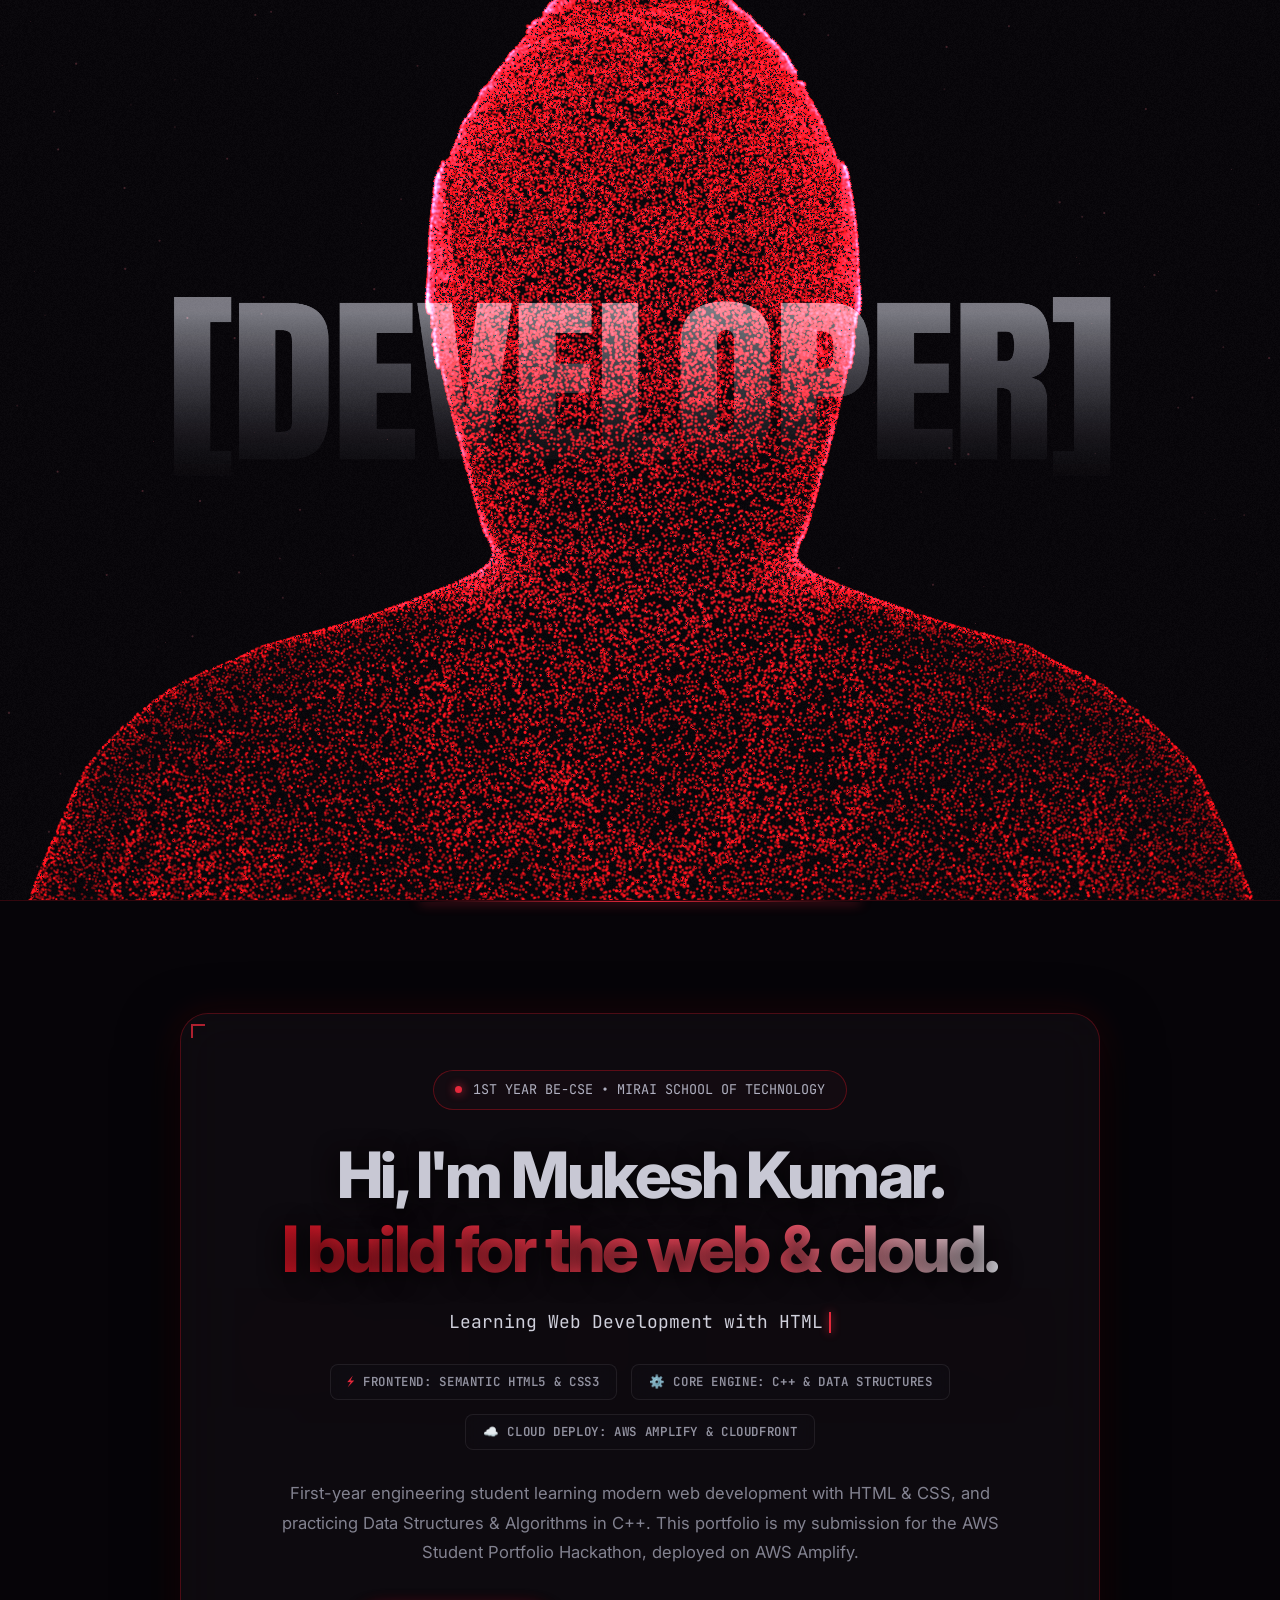
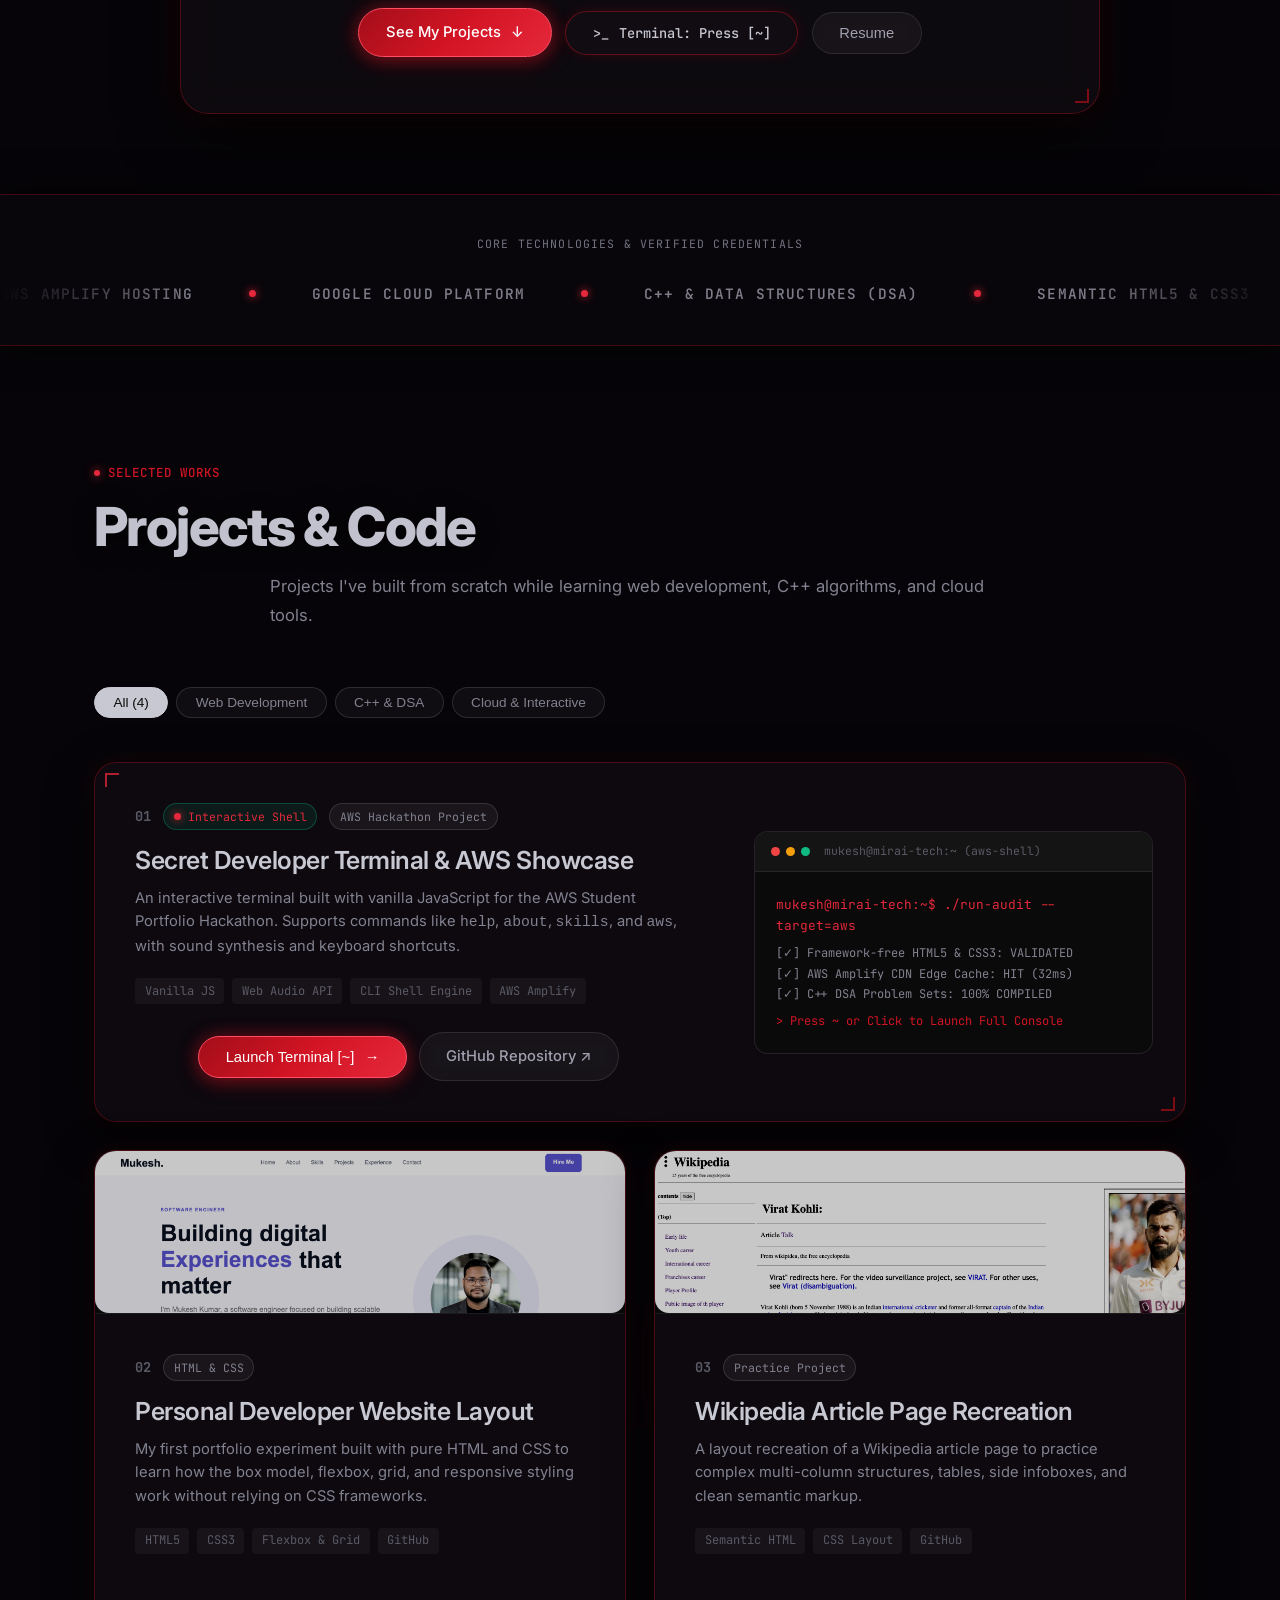
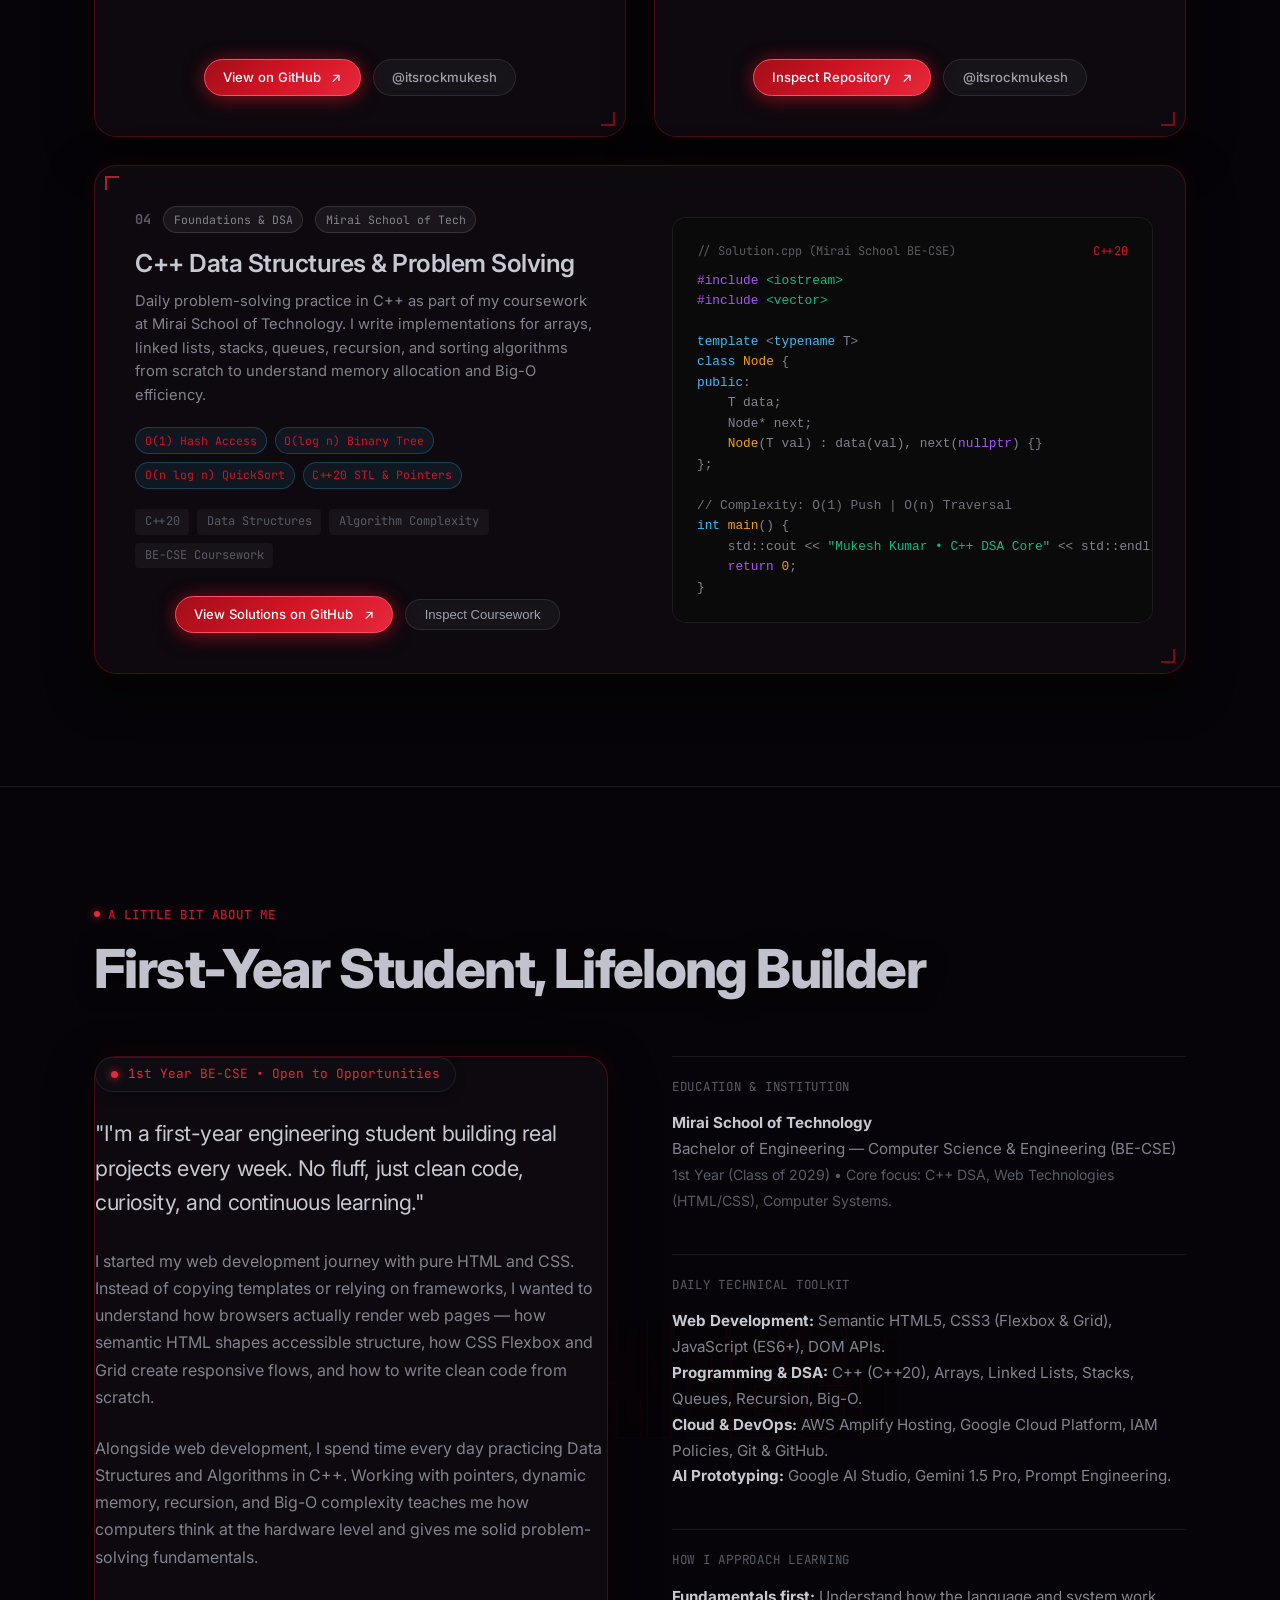
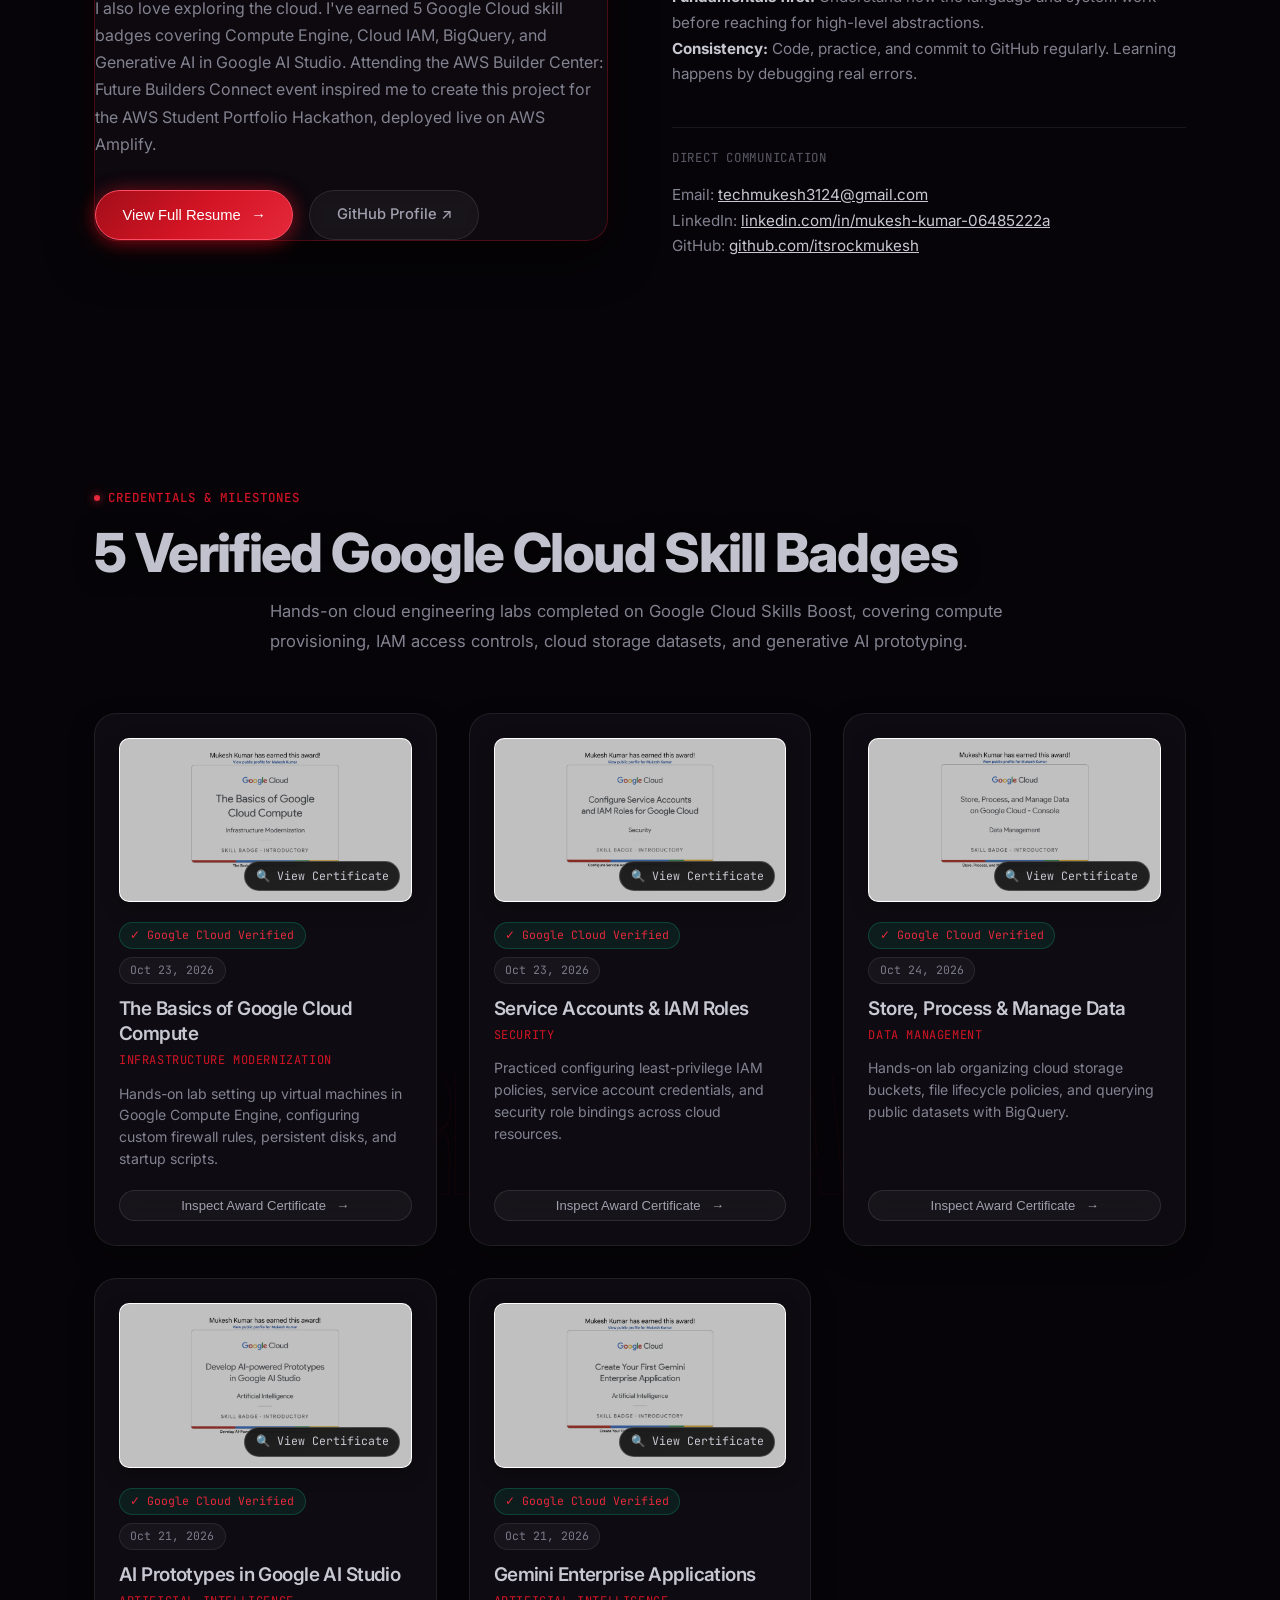
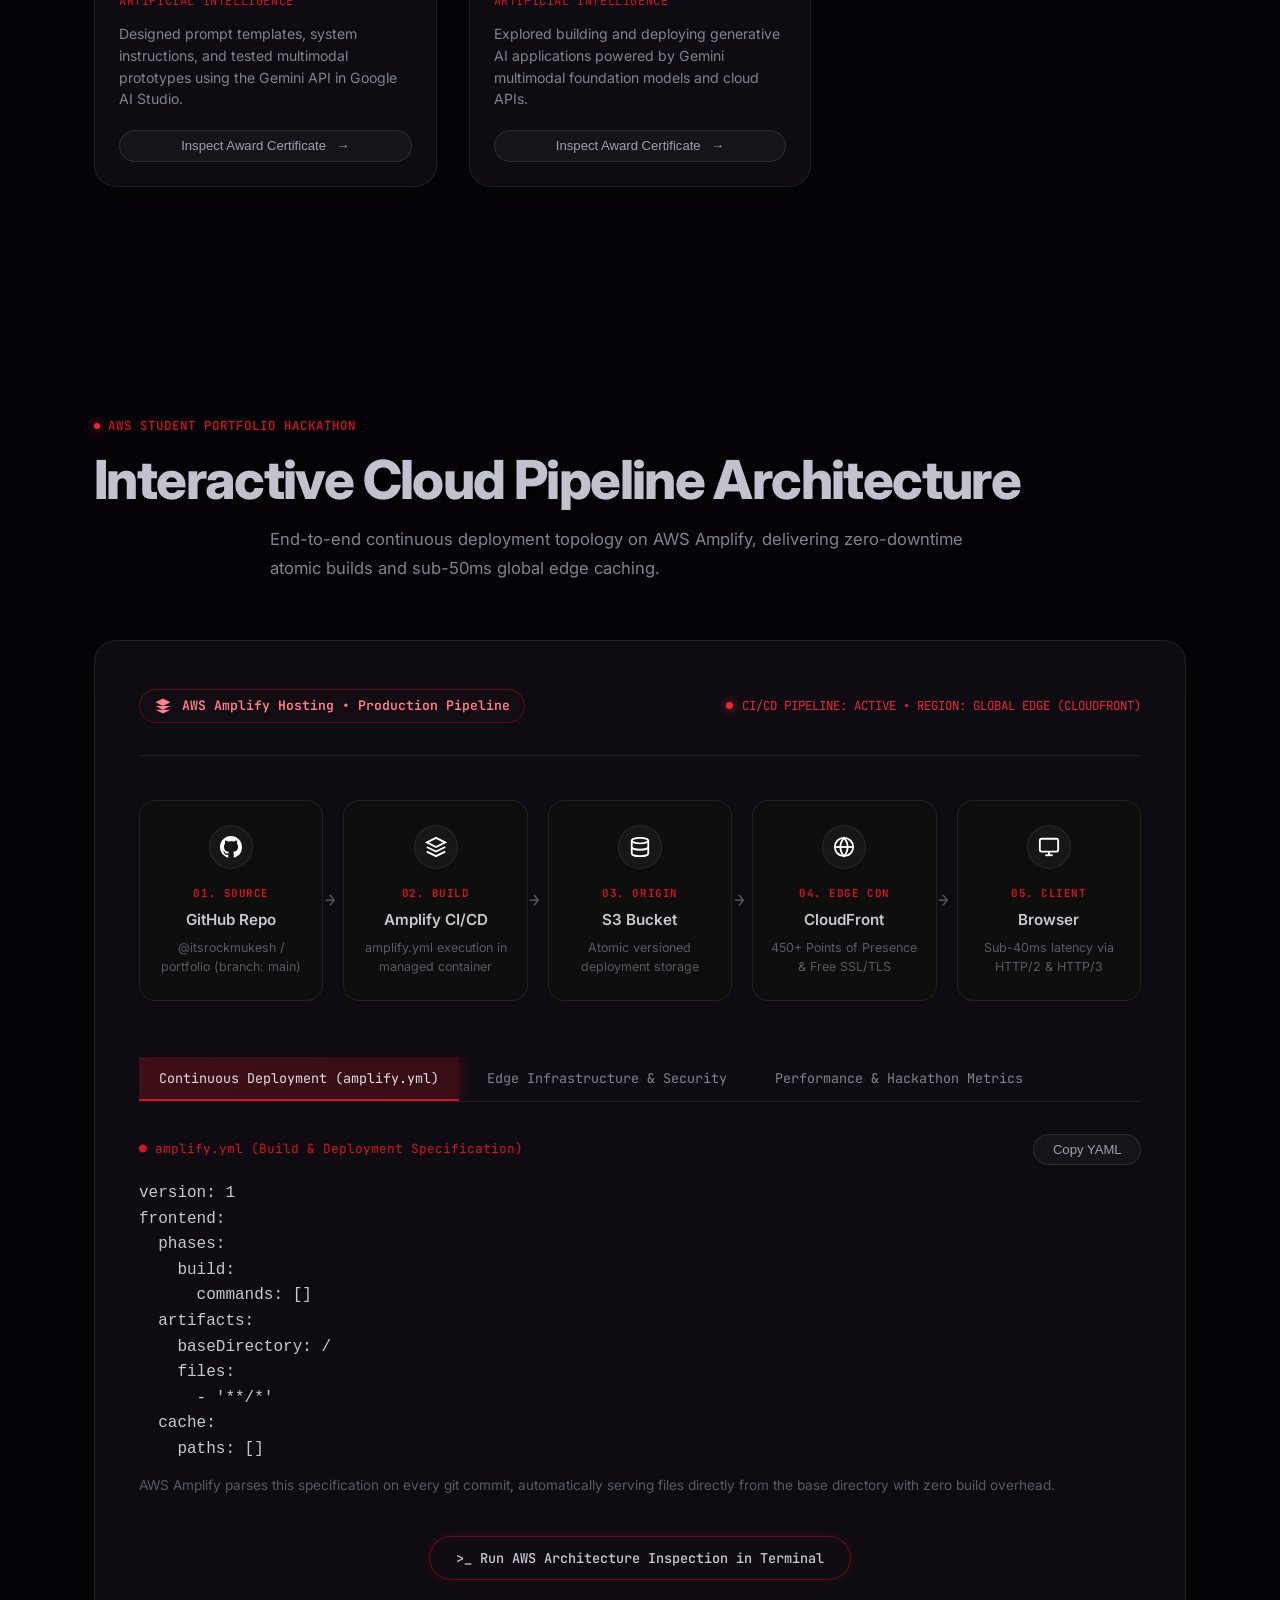
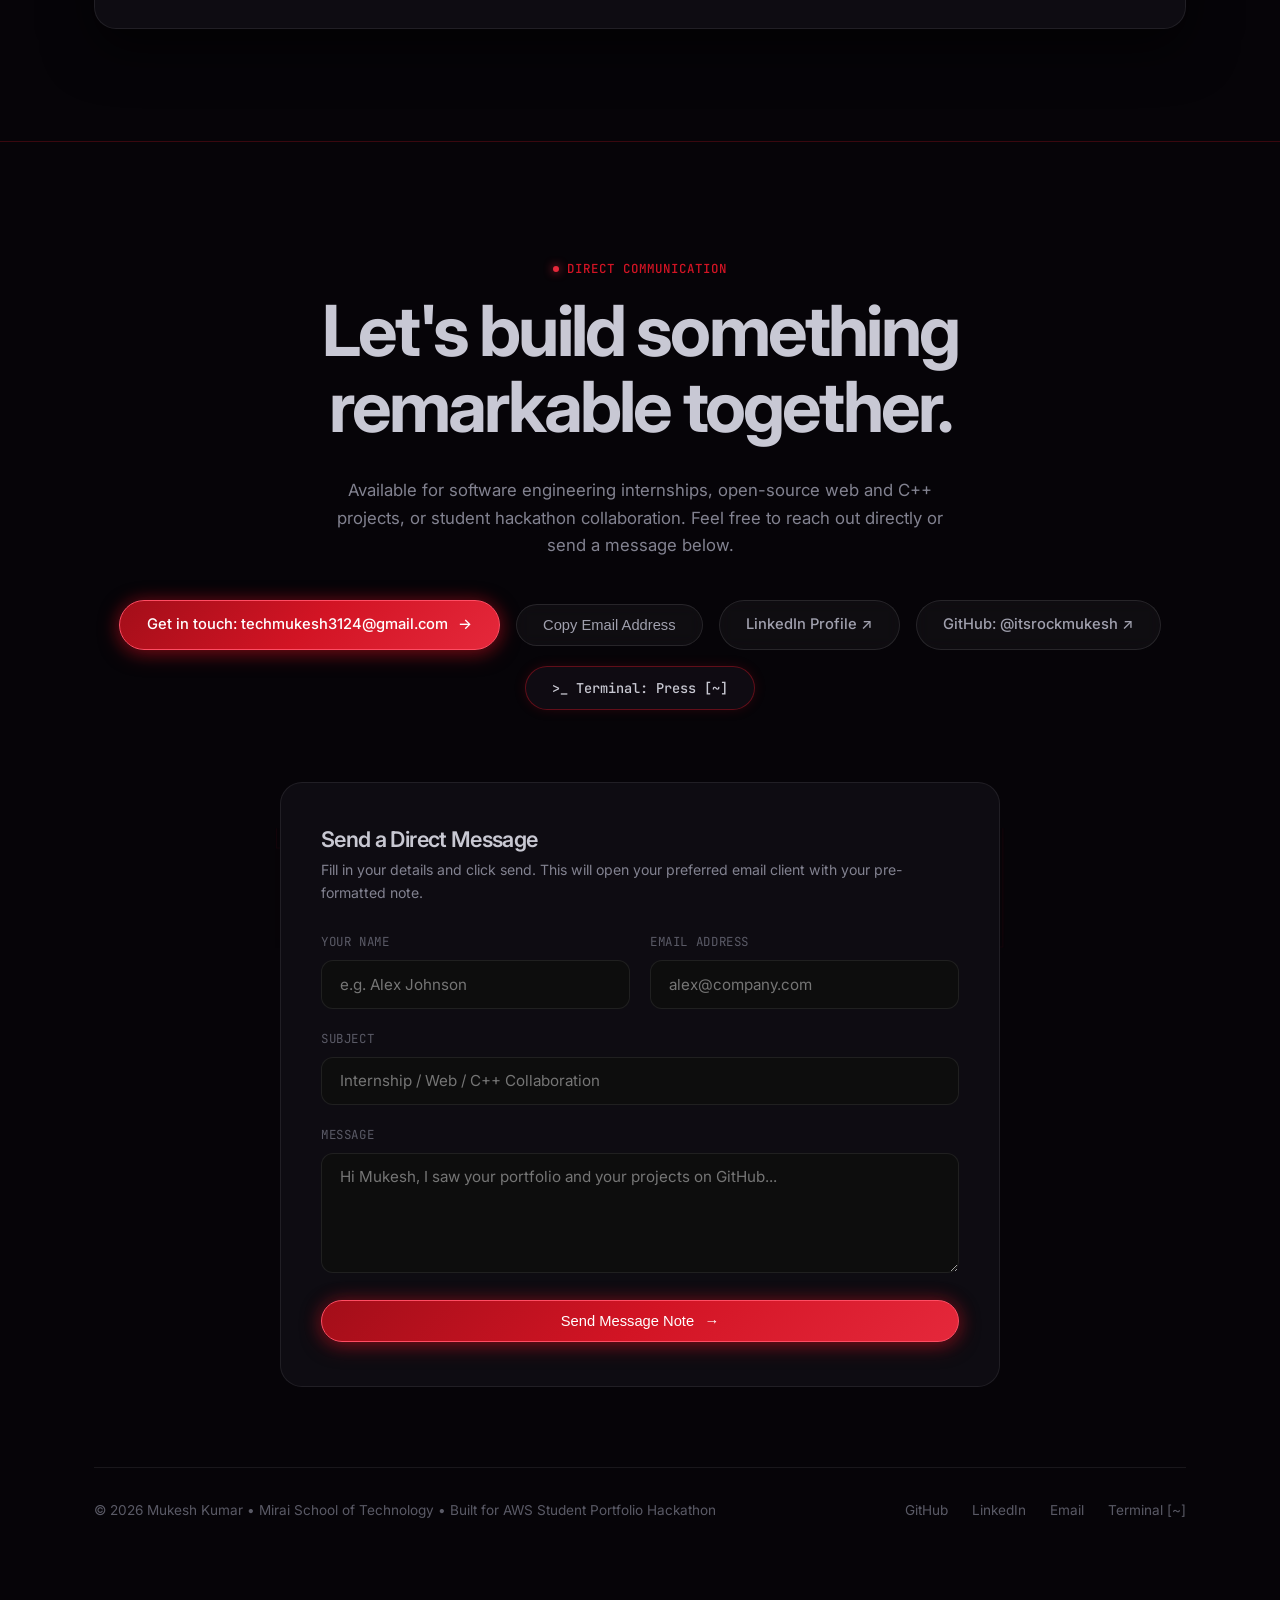
==== commit 32780bba: "feat: complete responsive design for mobile, tablet, and desktop viewports - 3D WebGL orthographic c" ====
--- a/index.html
+++ b/index.html
@@ -941,6 +941,388 @@
     .footer-statement {
       color: #c8c8d4 !important;
     }
+
+    /* ==========================================================================
+       RESPONSIVE ENHANCEMENTS ACROSS MOBILE, TABLET & LAPTOP
+       ========================================================================== */
+    html, body {
+      max-width: 100vw;
+      overflow-x: clip !important;
+      position: relative;
+    }
+
+    .bg-ambient-glow {
+      max-width: 100vw !important;
+      width: min(900px, 100vw) !important;
+      overflow: hidden !important;
+    }
+
+    .ticker-section,
+    .hero-intro-section,
+    #projects,
+    #about,
+    #achievements,
+    #aws-showcase,
+    #contact {
+      max-width: 100vw !important;
+      overflow-x: clip !important;
+    }
+
+    .section-watermark {
+      max-width: 100vw !important;
+      overflow: hidden !important;
+      font-size: clamp(2.8rem, 11vw, 15rem) !important;
+    }
+
+    .mobile-drawer-only {
+      display: none;
+    }
+
+    /* Touch screen optimization: disable custom fake reticle */
+    @media (hover: none) and (pointer: coarse) {
+      .target-cursor {
+        display: none !important;
+      }
+      *, *::before, *::after, html, body, a, button, input, textarea, select {
+        cursor: auto !important;
+      }
+    }
+
+    /* Tablets (<= 1024px) */
+    @media (max-width: 1024px) {
+      .hero-intro-card {
+        padding: 3rem 2rem;
+      }
+      .bento-work-grid {
+        gap: 1.25rem;
+      }
+      .badges-grid {
+        grid-template-columns: repeat(2, 1fr);
+        gap: 1.25rem;
+      }
+    }
+
+    /* Tablet Portrait & Large Mobile (<= 860px) */
+    @media (max-width: 860px) {
+      #nav-terminal-trigger {
+        display: none !important;
+      }
+      .nav-actions {
+        gap: 0.5rem !important;
+      }
+      .nav-links {
+        display: none;
+      }
+      .nav-links.open {
+        display: flex !important;
+        flex-direction: column !important;
+        position: fixed !important;
+        top: calc(var(--nav-height) + 8px) !important;
+        left: 1rem !important;
+        right: 1rem !important;
+        background: rgba(14, 10, 18, 0.96) !important;
+        backdrop-filter: blur(24px) !important;
+        -webkit-backdrop-filter: blur(24px) !important;
+        border: 1px solid rgba(210, 20, 36, 0.45) !important;
+        border-radius: 18px !important;
+        padding: 1.25rem 1rem !important;
+        box-shadow: 0 20px 50px rgba(0, 0, 0, 0.9), 0 0 30px rgba(163, 14, 25, 0.25) !important;
+        gap: 0.4rem !important;
+        z-index: 1001 !important;
+      }
+      .nav-links.open .nav-link {
+        display: block !important;
+        padding: 0.75rem 1rem !important;
+        font-size: 0.95rem !important;
+        color: #c8c8d4 !important;
+        border-radius: 10px !important;
+        background: rgba(255, 255, 255, 0.03) !important;
+      }
+      .nav-links.open .nav-link:hover,
+      .nav-links.open .nav-link.active {
+        background: rgba(210, 20, 36, 0.25) !important;
+        color: #ffffff !important;
+      }
+      .mobile-drawer-only {
+        display: block !important;
+      }
+
+      .bento-card-hero,
+      .bento-card-wide {
+        grid-template-columns: 1fr !important;
+      }
+      .bento-card-half {
+        grid-column: span 12 !important;
+      }
+
+      .info-grid {
+        grid-template-columns: 1fr !important;
+        gap: 2rem !important;
+      }
+
+      .badges-grid {
+        grid-template-columns: 1fr !important;
+        gap: 1.5rem !important;
+      }
+
+      .aws-pipeline-flow {
+        grid-template-columns: 1fr !important;
+        gap: 1.25rem !important;
+      }
+      .aws-flow-node:not(:last-child)::after {
+        content: '↓' !important;
+        right: 50% !important;
+        top: auto !important;
+        bottom: -1rem !important;
+        transform: translateX(50%) !important;
+      }
+      .aws-metrics-grid {
+        grid-template-columns: repeat(2, 1fr) !important;
+        gap: 1rem !important;
+      }
+      .aws-pillars-grid {
+        grid-template-columns: 1fr !important;
+        gap: 1rem !important;
+      }
+    }
+
+    /* Standard Mobile (<= 640px) */
+    @media (max-width: 640px) {
+      section {
+        padding-top: 4.5rem !important;
+        padding-bottom: 4.5rem !important;
+      }
+      .container {
+        padding-left: 1.15rem !important;
+        padding-right: 1.15rem !important;
+      }
+
+      #ui-container {
+        bottom: 20px !important;
+        width: auto !important;
+        max-width: 90vw !important;
+      }
+      .scroll-indicator {
+        padding: 9px 18px !important;
+        font-size: 0.74rem !important;
+        gap: 8px !important;
+      }
+      .scroll-progress-bar {
+        width: 38px !important;
+      }
+
+      .hero-intro-section {
+        padding: 4.5rem 1rem 3.5rem 1rem !important;
+      }
+      .hero-intro-card {
+        padding: 2.2rem 1.15rem !important;
+        border-radius: 20px !important;
+      }
+      .hero-intro-card .hero-status-tag {
+        font-size: 0.72rem !important;
+        padding: 0.4rem 0.9rem !important;
+        margin-bottom: 1.25rem !important;
+        white-space: normal !important;
+        text-align: center !important;
+      }
+      .hero-statement-title {
+        font-size: clamp(1.75rem, 6.4vw, 2.75rem) !important;
+        line-height: 1.2 !important;
+        margin-bottom: 1rem !important;
+      }
+      .hero-typewriter-bar {
+        font-size: 0.84rem !important;
+        margin-bottom: 1.25rem !important;
+      }
+      .cyber-specs-row {
+        gap: 0.45rem !important;
+        margin-bottom: 1.4rem !important;
+      }
+      .cyber-spec-chip {
+        font-size: 0.70rem !important;
+        padding: 0.35rem 0.65rem !important;
+      }
+      .hero-subtitle {
+        font-size: 0.90rem !important;
+        line-height: 1.65 !important;
+        margin-bottom: 1.75rem !important;
+      }
+      .hero-actions {
+        flex-direction: column !important;
+        width: 100% !important;
+        gap: 0.75rem !important;
+      }
+      .hero-actions .btn-pill {
+        width: 100% !important;
+        justify-content: center !important;
+        padding: 0.75rem 1.25rem !important;
+      }
+
+      .bento-body {
+        padding: 1.5rem 1.15rem !important;
+      }
+      .bento-card-title {
+        font-size: 1.25rem !important;
+      }
+      .bento-card-desc {
+        font-size: 0.86rem !important;
+        line-height: 1.6 !important;
+      }
+      .bento-mini-terminal {
+        margin: 1rem 0.25rem 1.25rem !important;
+        padding: 0.75rem !important;
+      }
+      .bento-code-box {
+        margin: 1rem 0.25rem 1.25rem !important;
+        padding: 0.85rem !important;
+      }
+      .work-card-actions {
+        flex-direction: column !important;
+        width: 100% !important;
+        gap: 0.65rem !important;
+      }
+      .work-card-actions .btn-pill {
+        width: 100% !important;
+        justify-content: center !important;
+      }
+
+      .work-filter-bar {
+        justify-content: center !important;
+        gap: 0.45rem !important;
+        margin-bottom: 2rem !important;
+      }
+      .work-filter-btn {
+        padding: 0.4rem 0.85rem !important;
+        font-size: 0.76rem !important;
+      }
+
+      .aws-metrics-grid {
+        grid-template-columns: 1fr !important;
+      }
+      .aws-topology-container {
+        padding: 1.5rem 1rem !important;
+        border-radius: 18px !important;
+      }
+      .aws-topology-header {
+        flex-direction: column !important;
+        align-items: flex-start !important;
+        gap: 0.75rem !important;
+      }
+      .aws-tabs-nav {
+        flex-direction: column !important;
+        width: 100% !important;
+      }
+      .aws-tab-btn {
+        width: 100% !important;
+        text-align: center !important;
+        font-size: 0.82rem !important;
+        padding: 0.5rem 0.75rem !important;
+      }
+
+      .contact-form-card {
+        padding: 1.5rem 1rem !important;
+        border-radius: 18px !important;
+      }
+      .form-grid-row {
+        grid-template-columns: 1fr !important;
+        gap: 1rem !important;
+      }
+      .footer-statement {
+        font-size: clamp(1.75rem, 6.2vw, 2.6rem) !important;
+      }
+      .footer-actions {
+        flex-direction: column !important;
+        width: 100% !important;
+        gap: 0.75rem !important;
+      }
+      .footer-actions .btn-pill {
+        width: 100% !important;
+        justify-content: center !important;
+      }
+      .footer-bottom-row {
+        flex-direction: column !important;
+        text-align: center !important;
+        gap: 1.25rem !important;
+        margin-top: 3.5rem !important;
+      }
+      .footer-socials {
+        justify-content: center !important;
+        flex-wrap: wrap !important;
+      }
+
+      .secret-terminal-hint {
+        bottom: 1rem !important;
+        right: 1rem !important;
+        padding: 0.45rem 0.85rem !important;
+        font-size: 0.74rem !important;
+        max-width: calc(100vw - 2rem) !important;
+      }
+
+      .terminal-modal-overlay,
+      .resume-modal-overlay {
+        padding: 0.65rem !important;
+      }
+      .terminal-window {
+        width: 100% !important;
+        height: 88vh !important;
+        max-height: 88vh !important;
+        border-radius: 12px !important;
+      }
+      .terminal-header {
+        padding: 0 0.75rem !important;
+        height: 38px !important;
+      }
+      .term-banner-ascii {
+        font-size: clamp(0.24rem, 1.2vw, 0.45rem) !important;
+        line-height: 1.1 !important;
+        overflow-x: auto !important;
+      }
+      .resume-modal-card {
+        width: 100% !important;
+        max-height: 90vh !important;
+        border-radius: 16px !important;
+      }
+      .resume-modal-header {
+        padding: 0.9rem 1.15rem !important;
+      }
+      .resume-modal-body {
+        padding: 1rem !important;
+      }
+      .resume-paper {
+        padding: 1.25rem 0.85rem !important;
+      }
+    }
+
+    /* Compact Mobile (<= 480px) */
+    @media (max-width: 480px) {
+      .navbar .container {
+        padding-left: 0.85rem !important;
+        padding-right: 0.85rem !important;
+      }
+      .nav-brand {
+        font-size: 0.95rem !important;
+        gap: 0.45rem !important;
+      }
+      .brand-monogram {
+        width: 28px !important;
+        height: 28px !important;
+        font-size: 0.78rem !important;
+      }
+      .trigger-resume-modal {
+        padding: 0.35rem 0.65rem !important;
+        font-size: 0.76rem !important;
+      }
+      .sound-toggle-btn {
+        width: 32px !important;
+        height: 32px !important;
+      }
+      .mobile-menu-btn {
+        padding: 0.35rem !important;
+      }
+      .mobile-drawer-only {
+        display: block !important;
+      }
+    }
   </style>
 </head>
 
@@ -983,6 +1365,11 @@
         <li><a href="#achievements" class="nav-link">Badges</a></li>
         <li><a href="#aws-showcase" class="nav-link">AWS Setup</a></li>
         <li><a href="#contact" class="nav-link">Contact</a></li>
+        <li class="mobile-drawer-only">
+          <button class="btn-pill btn-pill-terminal btn-sm" style="width:100%; justify-content:center; margin-top:0.4rem;" onclick="if(window.openSecretTerminal) window.openSecretTerminal();">
+            <span>&gt;_</span> Launch Terminal
+          </button>
+        </li>
       </ul>
 
       <!-- Action Items on Right -->
@@ -2341,8 +2728,9 @@
     let camera = null;
     let webglSupported = false;
 
-    // Orthographic Camera: portrait is 12% larger than fit-to-height
+    // Orthographic Camera Framing
     const VISIBLE_HEIGHT = PHOTO_H / 1.12; // 514.2857
+    let visH = VISIBLE_HEIGHT;
     let visW = VISIBLE_HEIGHT * (window.innerWidth / window.innerHeight);
     let bannerMesh = null;
 
@@ -2359,8 +2747,8 @@
       scene = new THREE.Scene();
 
       camera = new THREE.OrthographicCamera(
-        -VISIBLE_HEIGHT / 2, VISIBLE_HEIGHT / 2,
-        VISIBLE_HEIGHT / 2, -VISIBLE_HEIGHT / 2,
+        -visW / 2, visW / 2,
+        visH / 2, -visH / 2,
         0.1, 2000.0
       );
       camera.position.set(512.0, 288.0, 600.0);
@@ -2381,16 +2769,33 @@
       const h = window.innerHeight;
       renderer.setSize(w, h);
       const aspect = w / h;
-      visW = VISIBLE_HEIGHT * aspect;
+
+      if (aspect < 1.0) {
+        // Mobile portrait & vertical tablet mode:
+        // Frame to show the bust & shoulders with breathing room (~560 units wide)
+        visW = 560.0;
+        visH = visW / aspect;
+      } else if (aspect < 1.4) {
+        // Square to modest landscape viewports (tablets landscape, compact laptops)
+        visH = VISIBLE_HEIGHT;
+        visW = Math.max(580.0, VISIBLE_HEIGHT * aspect);
+        visH = visW / aspect;
+      } else {
+        // Standard wide screen / laptop / desktop
+        visH = VISIBLE_HEIGHT;
+        visW = VISIBLE_HEIGHT * aspect;
+      }
+
       camera.left = -visW / 2.0;
       camera.right = visW / 2.0;
-      camera.top = VISIBLE_HEIGHT / 2.0;
-      camera.bottom = -VISIBLE_HEIGHT / 2.0;
+      camera.top = visH / 2.0;
+      camera.bottom = -visH / 2.0;
       camera.updateProjectionMatrix();
 
       if (bannerMesh) {
         bannerMesh.geometry.dispose();
-        bannerMesh.geometry = new THREE.PlaneGeometry(visW, 300);
+        const bW = Math.max(visW, 580.0);
+        bannerMesh.geometry = new THREE.PlaneGeometry(bW, bW * (360 / 2048));
       }
     }
     window.addEventListener('resize', updateCamera);
@@ -3087,10 +3492,8 @@
         targetYaw = nx * 0.523;
         targetPitch = -ny * 0.261;
 
-        const aspect = window.innerWidth / window.innerHeight;
-        const visW = VISIBLE_HEIGHT * aspect;
         const worldX = 512.0 + (mouseScreen.x - 0.5) * visW;
-        const worldY = 288.0 - (mouseScreen.y - 0.5) * VISIBLE_HEIGHT;
+        const worldY = 288.0 - (mouseScreen.y - 0.5) * visH;
         targetCursorWorld.set(worldX, worldY);
       }
 
@@ -3270,7 +3673,7 @@
       if (scrollY <= 5 && !photoFullyRevealed) {
         if (deltaY > 0) {
           e.preventDefault();
-          const speed = 0.0016;
+          const speed = 0.0022;
           targetRevealProgress = Math.min(1.0, targetRevealProgress + deltaY * speed);
           touchStartY = currentY;
           handleRevealSound(deltaY);
@@ -3280,6 +3683,12 @@
             touchFirstSwipeConsumed = true;
           }
           return;
+        } else if (deltaY < -6 && targetRevealProgress > 0.02) {
+          e.preventDefault();
+          targetRevealProgress = Math.max(0.0, targetRevealProgress + deltaY * 0.0022);
+          touchStartY = currentY;
+          handleRevealSound(deltaY);
+          return;
         }
       }
 
@@ -3297,6 +3706,26 @@
       touchFirstSwipeConsumed = false;
       isAwaitingNewScrollGesture = false;
     });
+
+    // Touch/Click interaction on Scroll Indicator Pill
+    const scrollIndicatorEl = document.querySelector('.scroll-indicator');
+    if (scrollIndicatorEl) {
+      scrollIndicatorEl.addEventListener('click', (e) => {
+        e.preventDefault();
+        e.stopPropagation();
+        if (!photoFullyRevealed) {
+          targetRevealProgress = 1.0;
+          handleRevealSound(120);
+          onPhotoRevealedComplete();
+          isAwaitingNewScrollGesture = true;
+          setTimeout(() => {
+            isAwaitingNewScrollGesture = false;
+          }, 350);
+        } else {
+          advanceToNextPage();
+        }
+      });
+    }
 
     // Keyboard Navigation (ArrowDown, ArrowUp, Space, PageDown, PageUp)
     window.addEventListener('keydown', (e) => {
--- a/css/style.css
+++ b/css/style.css
@@ -89,10 +89,12 @@
   top: 0;
   left: 50%;
   transform: translateX(-50%);
-  width: 900px;
+  width: min(900px, 100vw);
+  max-width: 100vw;
   height: 480px;
   background: radial-gradient(ellipse at top, rgba(255, 255, 255, 0.06) 0%, rgba(56, 189, 248, 0.03) 40%, transparent 75%);
   pointer-events: none;
+  overflow: hidden;
   z-index: 0;
 }
 
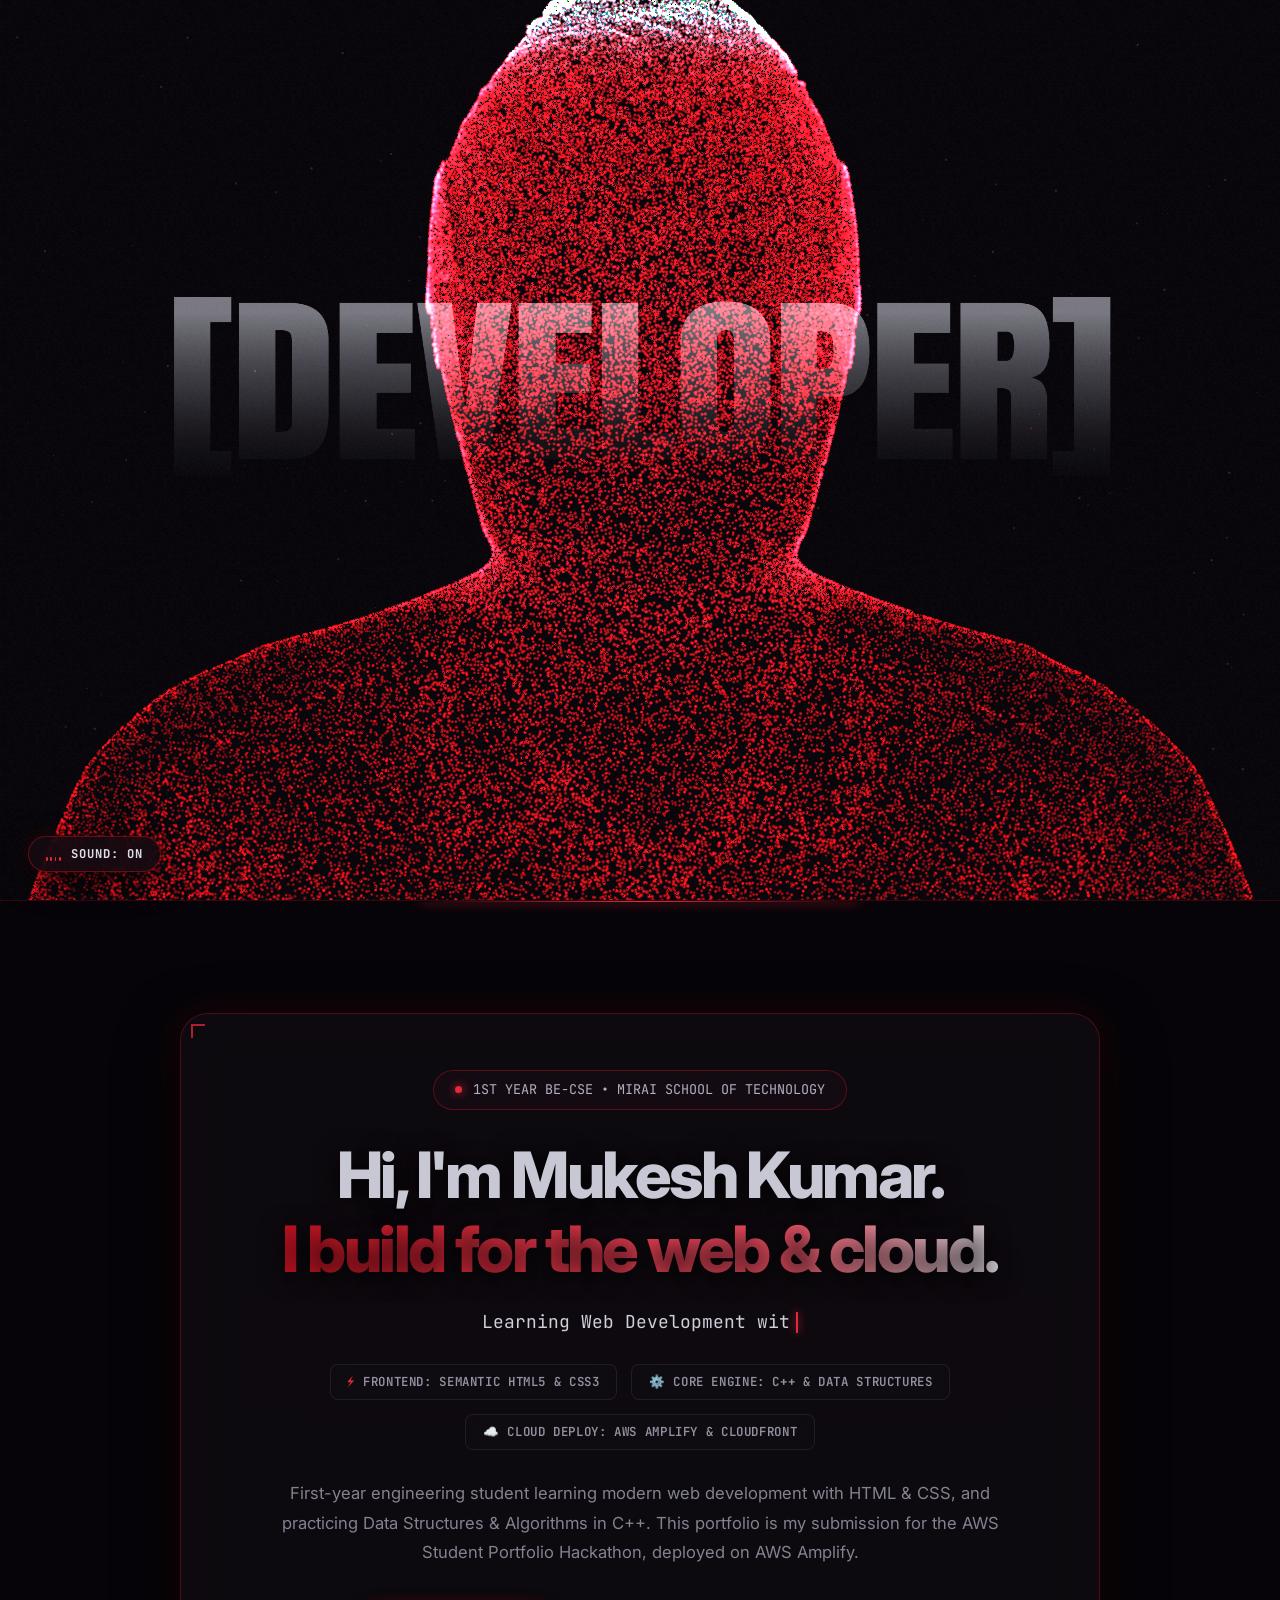
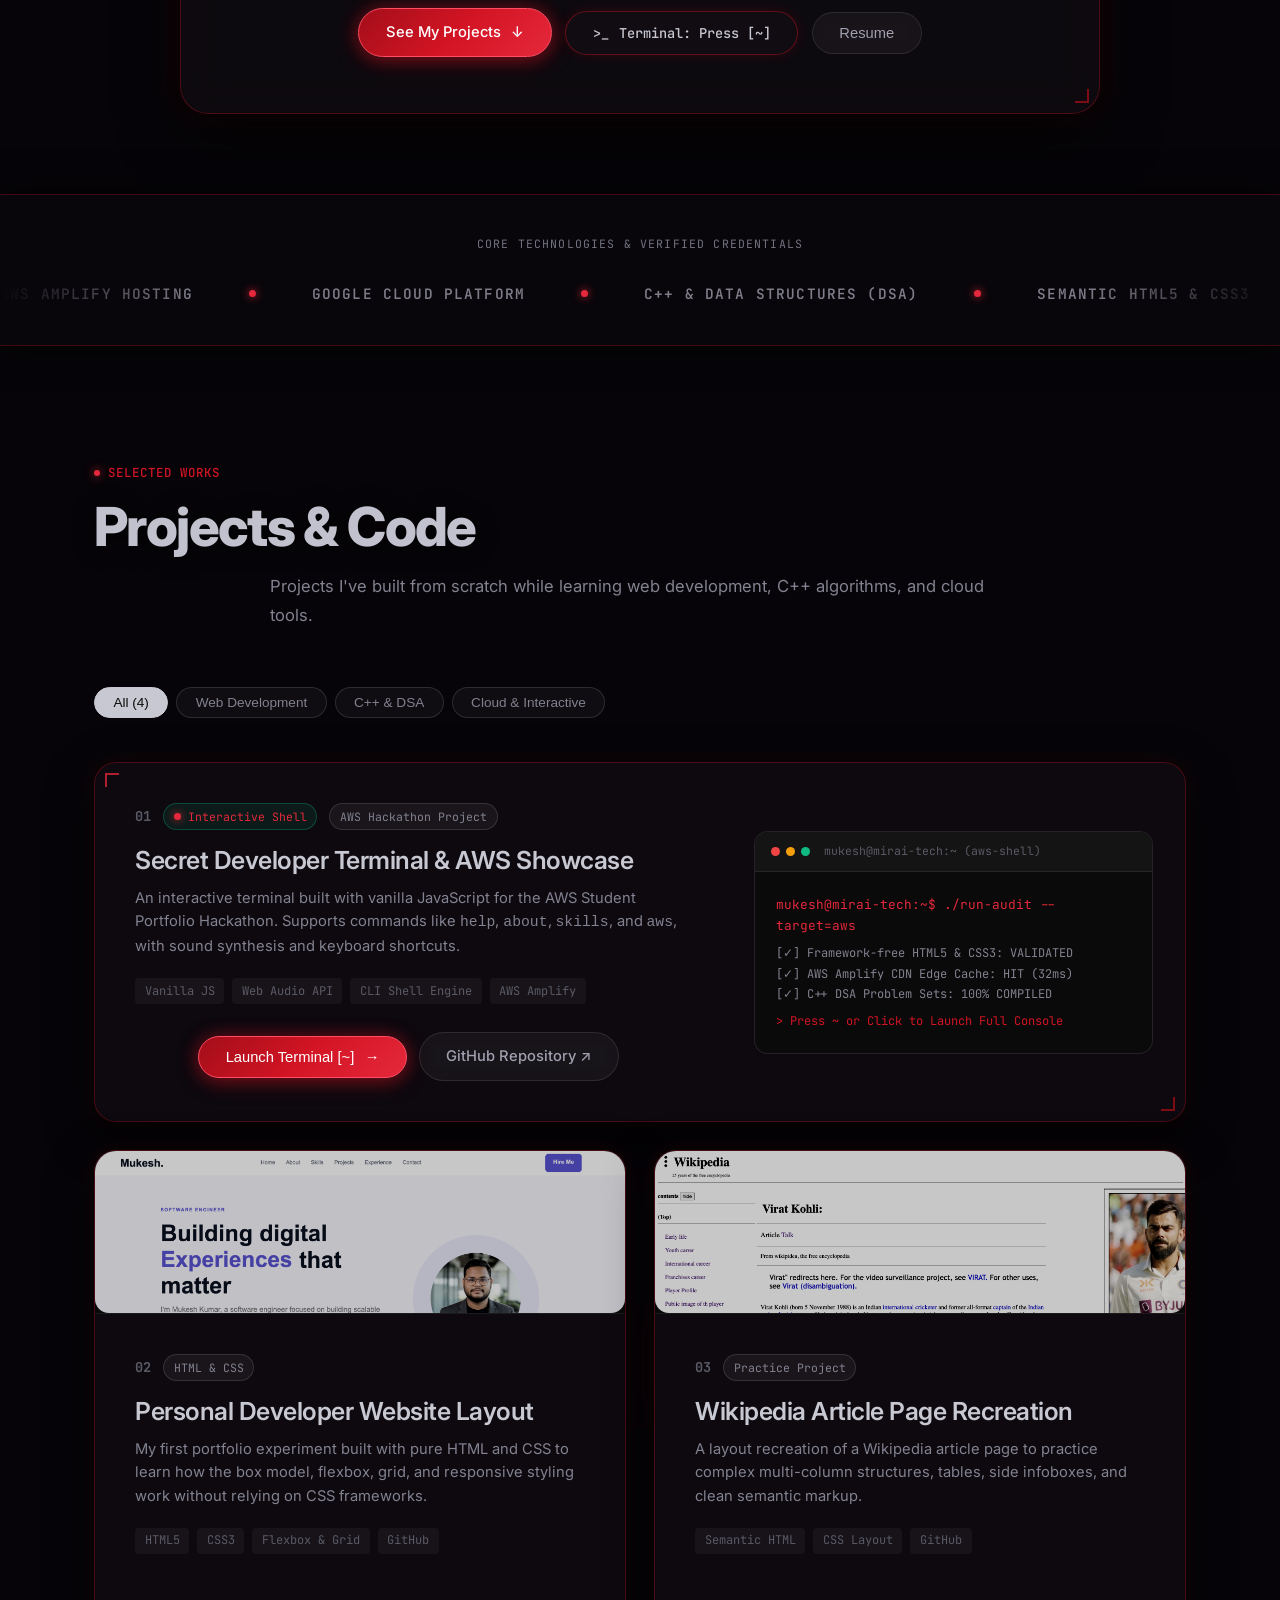
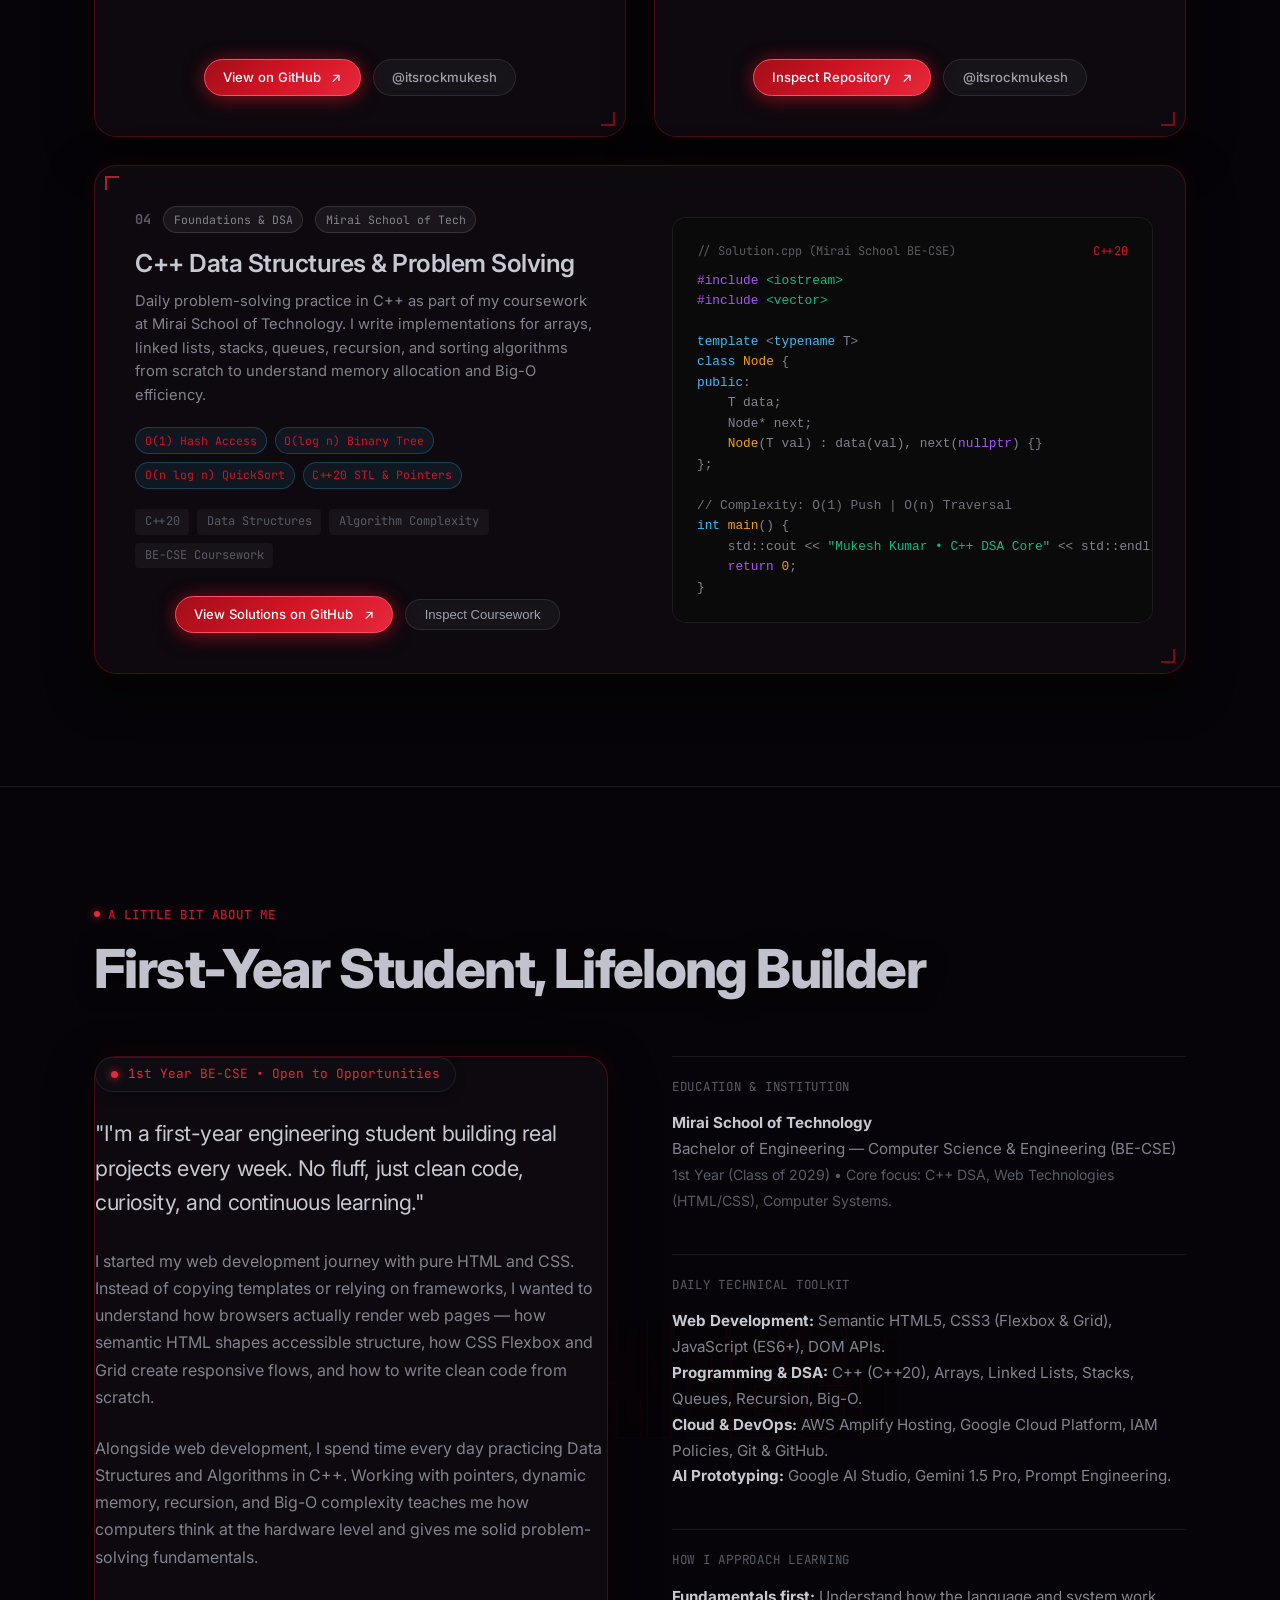
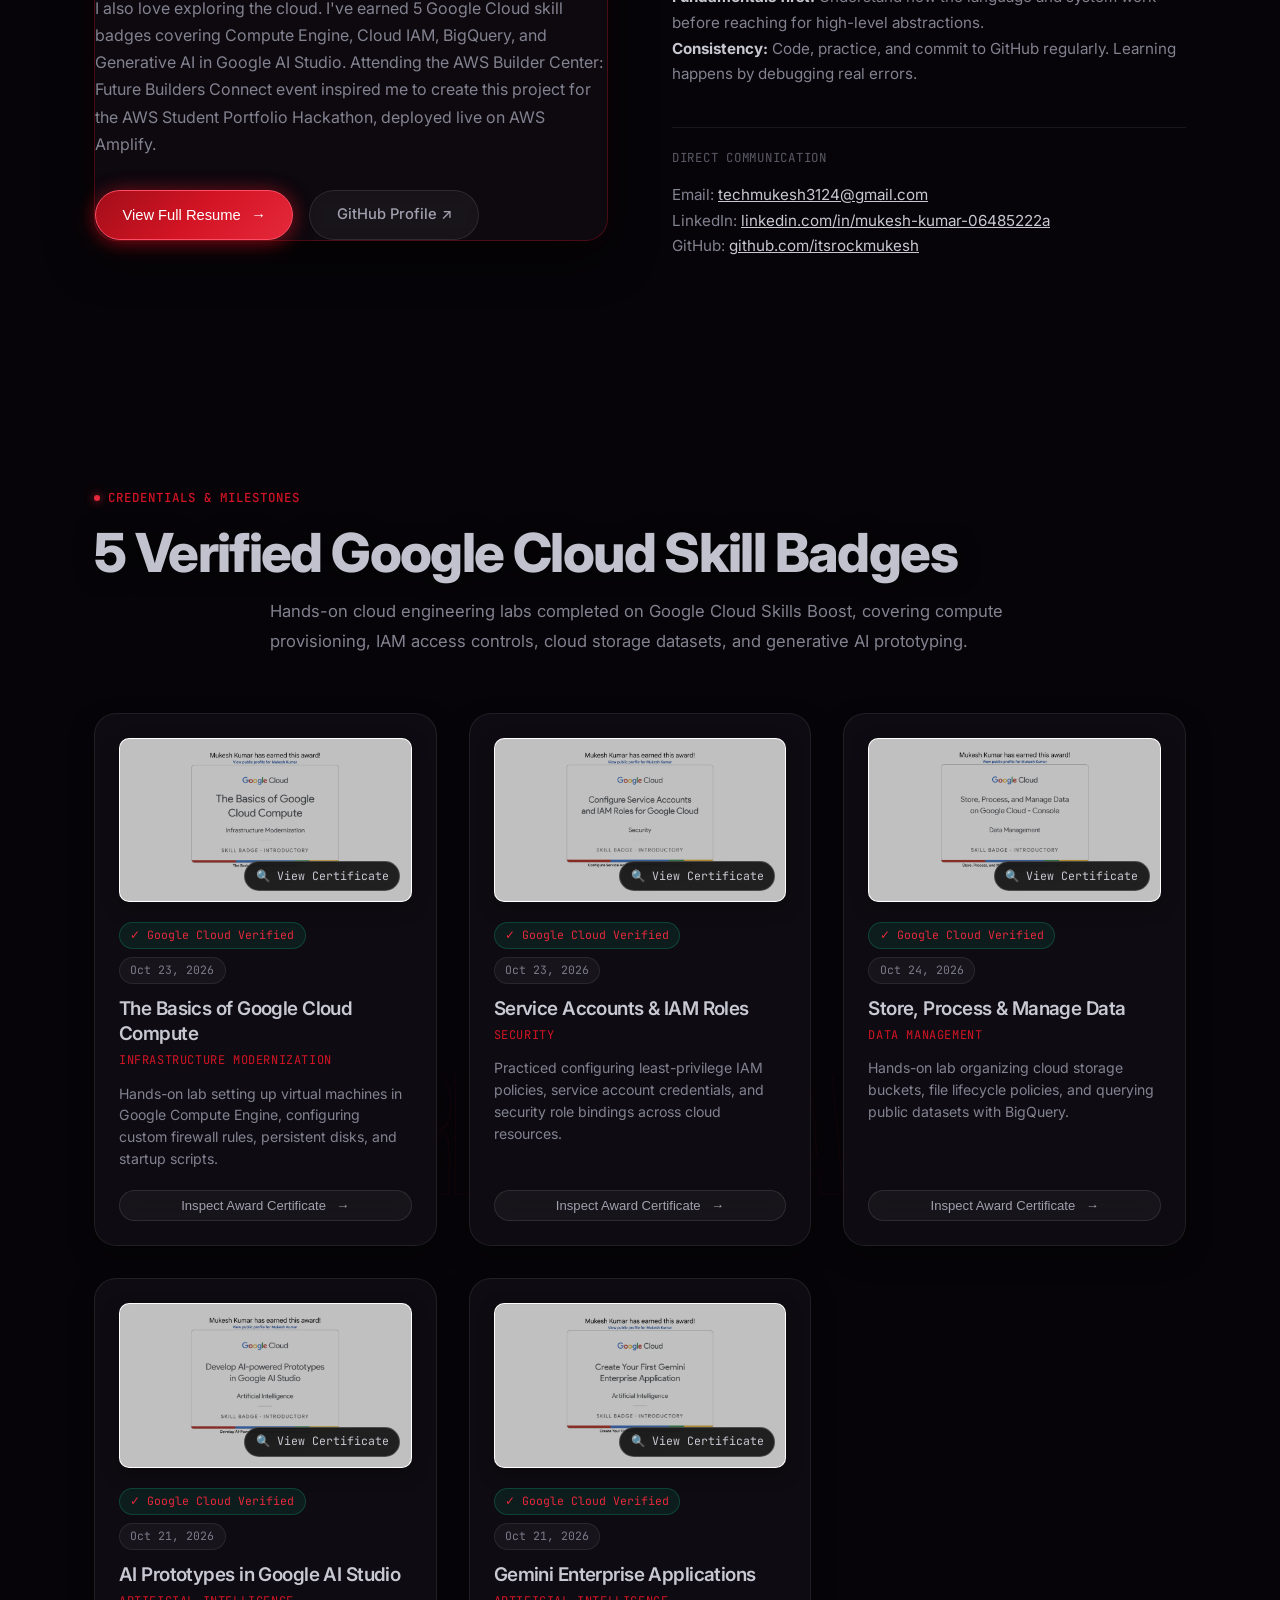
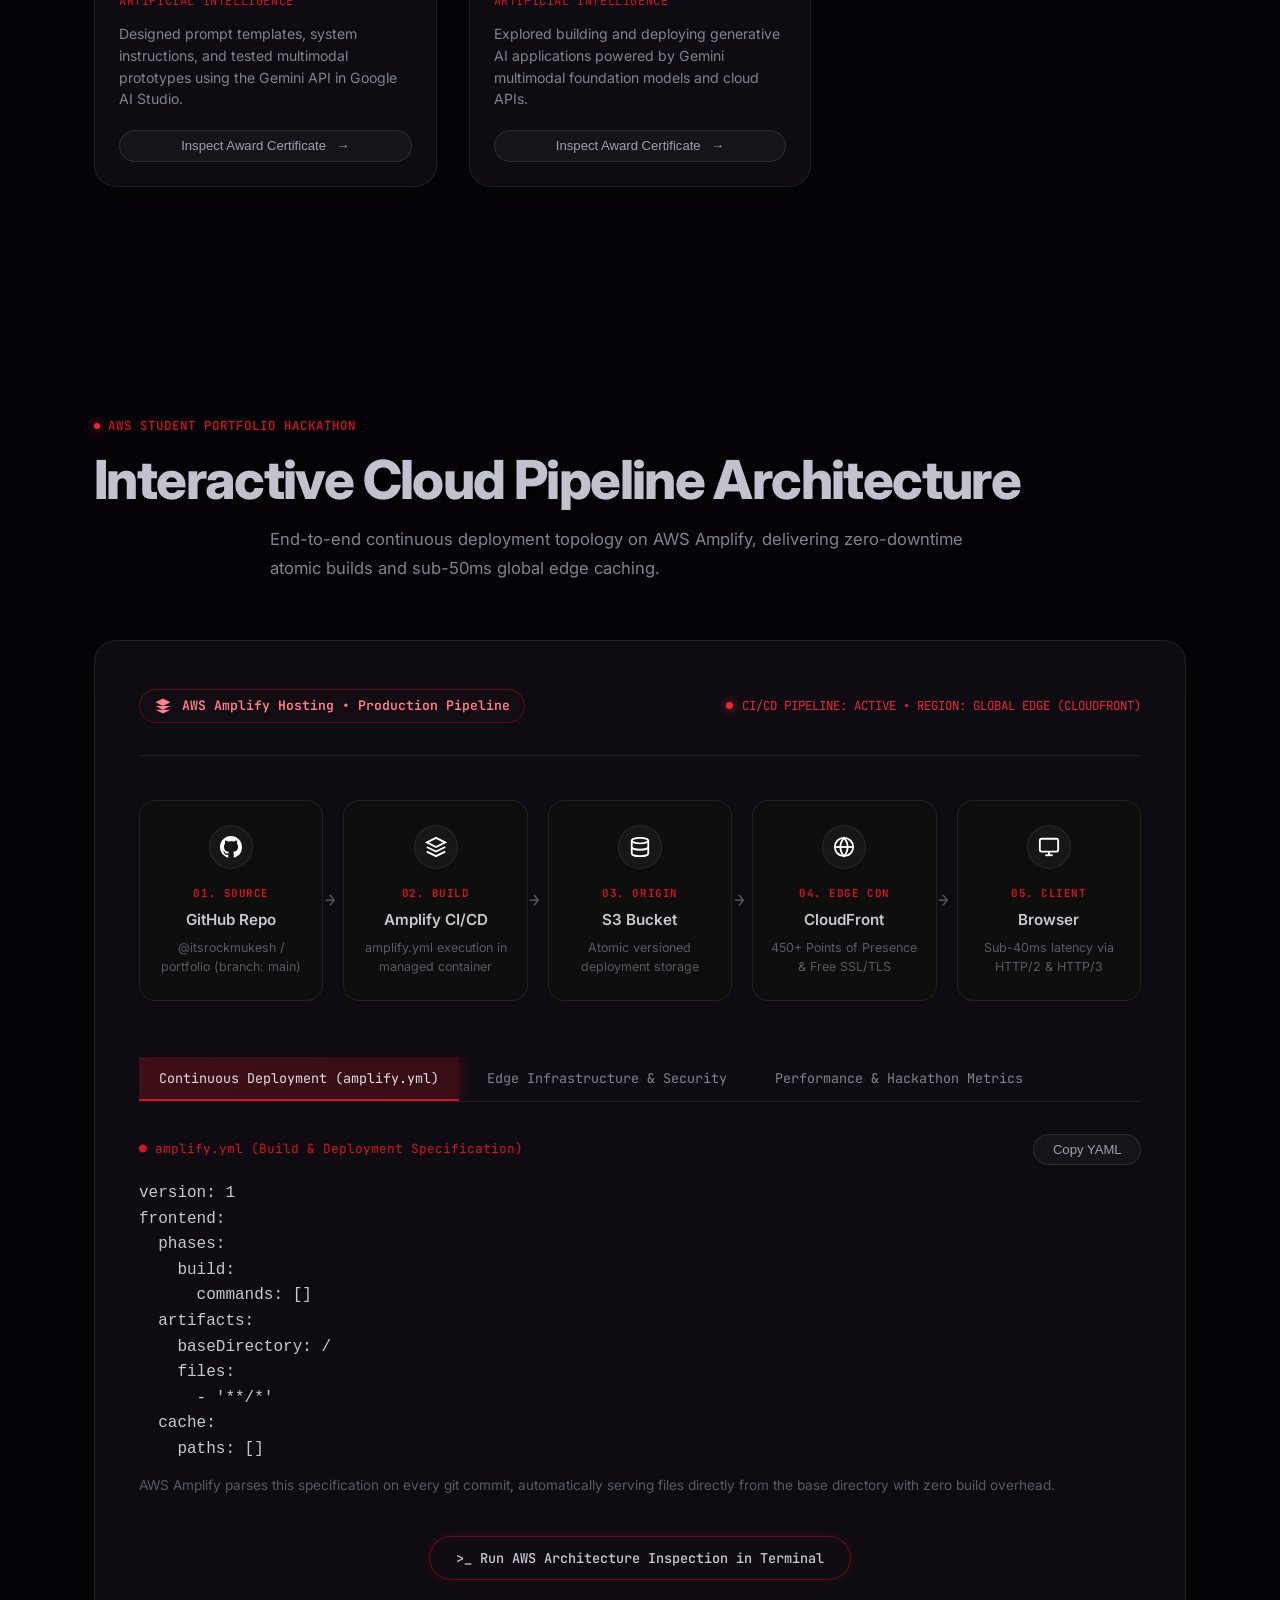
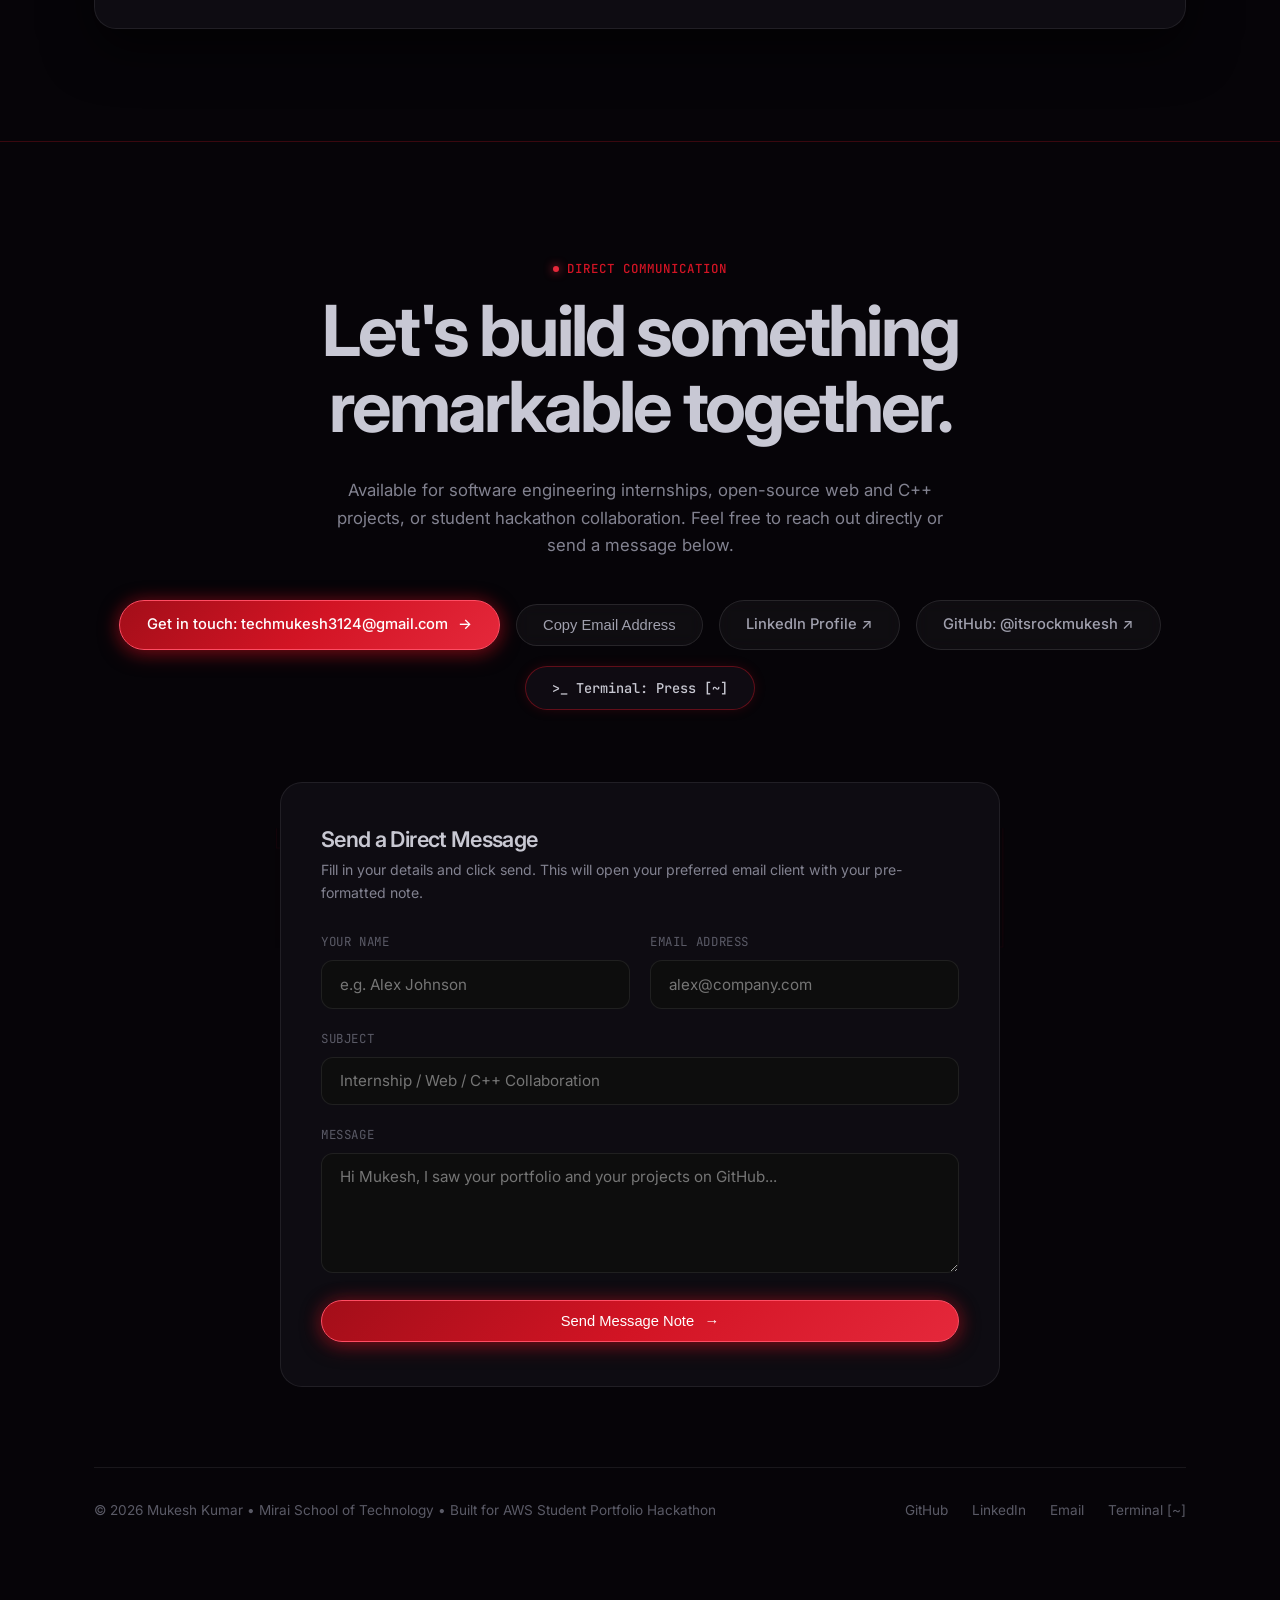
==== commit 3ed74cb9: "feat: add comprehensive cyber sound engine with dual-layer reveal audio, floating sound HUD, and fea" ====
--- a/index.html
+++ b/index.html
@@ -262,6 +262,85 @@
       100% { transform: scale(1); box-shadow: 0 10px 30px rgba(0, 0, 0, 0.5); }
     }
 
+    /* Floating Cyber Sound Mode HUD Pill (Bottom-Left Symmetry with Terminal Hint) */
+    .floating-sound-hud {
+      position: fixed;
+      bottom: 1.75rem;
+      left: 1.75rem;
+      z-index: 999;
+      display: flex;
+      align-items: center;
+      gap: 0.65rem;
+      padding: 0.55rem 1.05rem;
+      border-radius: var(--radius-pill);
+      background: rgba(16, 12, 18, 0.82) !important;
+      backdrop-filter: blur(14px);
+      -webkit-backdrop-filter: blur(14px);
+      border: 1px solid rgba(210, 20, 36, 0.42) !important;
+      color: #dedee8 !important;
+      cursor: pointer;
+      box-shadow: 0 10px 30px rgba(0, 0, 0, 0.6), 0 0 18px rgba(163, 14, 25, 0.2);
+      transition: all 0.3s cubic-bezier(0.16, 1, 0.3, 1);
+      user-select: none;
+    }
+
+    .floating-sound-hud:hover {
+      background: rgba(28, 14, 22, 0.95) !important;
+      border-color: rgba(235, 25, 45, 0.8) !important;
+      transform: translateY(-2px) scale(1.02);
+      box-shadow: 0 12px 35px rgba(0, 0, 0, 0.75), 0 0 25px rgba(210, 20, 36, 0.4);
+    }
+
+    .floating-sound-hud.muted {
+      border-color: rgba(255, 255, 255, 0.12) !important;
+      color: #727280 !important;
+      box-shadow: 0 6px 20px rgba(0, 0, 0, 0.5);
+    }
+
+    .sound-eq-icon {
+      display: flex;
+      align-items: flex-end;
+      gap: 2.5px;
+      height: 13px;
+      width: 15px;
+    }
+
+    .sound-eq-bar {
+      width: 2.5px;
+      height: 4px;
+      background: #e5283b;
+      border-radius: 1px;
+      transition: height 0.15s ease;
+    }
+
+    .floating-sound-hud.muted .sound-eq-bar {
+      background: #555562 !important;
+      height: 2px !important;
+      animation: none !important;
+    }
+
+    .sound-eq-bar.active {
+      animation: soundEqDance 0.45s infinite alternate ease-in-out;
+    }
+
+    .sound-eq-bar.b1 { animation-delay: 0.05s; }
+    .sound-eq-bar.b2 { animation-delay: 0.25s; }
+    .sound-eq-bar.b3 { animation-delay: 0.12s; }
+    .sound-eq-bar.b4 { animation-delay: 0.32s; }
+
+    @keyframes soundEqDance {
+      0% { height: 3px; }
+      100% { height: 13px; }
+    }
+
+    .sound-hud-label {
+      font-family: var(--font-mono);
+      font-size: 0.76rem;
+      font-weight: 700;
+      letter-spacing: 0.08em;
+      text-transform: uppercase;
+    }
+
     /* ==========================================================================
        ATMOSPHERIC CYBER BACKGROUND: NEBULAE, GRID & CURSOR SPOTLIGHT
        ========================================================================== */
@@ -1255,7 +1334,15 @@
         right: 1rem !important;
         padding: 0.45rem 0.85rem !important;
         font-size: 0.74rem !important;
-        max-width: calc(100vw - 2rem) !important;
+        max-width: calc(50vw - 1.5rem) !important;
+      }
+
+      .floating-sound-hud {
+        bottom: 1rem !important;
+        left: 1rem !important;
+        padding: 0.45rem 0.85rem !important;
+        font-size: 0.74rem !important;
+        max-width: calc(50vw - 1.5rem) !important;
       }
 
       .terminal-modal-overlay,
@@ -2463,6 +2550,7 @@
   <div id="toast-notification" class="toast-notification"></div>
 
   <!-- Scripts -->
+  <script src="js/audio.js"></script>
   <script src="js/canvas.js"></script>
   <script src="js/terminal.js"></script>
   <script src="js/main.js"></script>
@@ -2543,184 +2631,16 @@
     initFilmGrain();
 
     // ==========================================================================
-    // CYBER AUDIO ENGINE: ENVATO "SCROLL DATA 04" & TACTILE AUDIO FEEDBACK
-    // Preloads immediately on startup so audio is decoded & ready in memory!
-    // Unlocks seamlessly on the very first user interaction or enter click.
+    // CYBER AUDIO ENGINE INTERFACE
+    // Connected directly to window.CyberAudio (js/audio.js)
+    // Features Dual-Layer synthesis, Envato stream, and zero-latency auto-unlock.
     // ==========================================================================
-    let revealAudioCtx = null;
-    let scrollDataBuffer = null;
-    let scrollDataSource = null;
-    let scrollDataGain = null;
-    let scrollDataFilter = null;
-    let isScrollDataPlaying = false;
-    let isAudioLoading = false;
-    let lastRevealTime = performance.now();
-    let revealVelocity = 0.0;
-    let userHasInteracted = false;
-
-    function initRevealAudio() {
-      if (revealAudioCtx) return;
-      try {
-        const AudioContext = window.AudioContext || window.webkitAudioContext;
-        if (!AudioContext) return;
-        revealAudioCtx = new AudioContext();
-        window.scrollAudioCtx = revealAudioCtx;
-        window.initScrollAudio = initRevealAudio;
-
-        // Preload Envato "Scroll Data 04" audio track immediately
-        loadScrollDataAudio();
-      } catch (e) {
-        console.warn("Reveal audio error:", e);
-      }
-    }
-    window.initScrollAudio = initRevealAudio;
-
-    function loadScrollDataAudio() {
-      if (scrollDataBuffer || isAudioLoading || !revealAudioCtx) return;
-      isAudioLoading = true;
-      fetch('assets/scroll-data.m4a')
-        .then(response => {
-          if (!response.ok) throw new Error('HTTP ' + response.status);
-          return response.arrayBuffer();
-        })
-        .then(buf => revealAudioCtx.decodeAudioData(buf))
-        .then(decoded => {
-          scrollDataBuffer = decoded;
-          isAudioLoading = false;
-          setupScrollDataNodes();
-        })
-        .catch(err => {
-          console.warn('Scroll data audio load/decode error:', err);
-          isAudioLoading = false;
-        });
-    }
-
-    function setupScrollDataNodes() {
-      if (!revealAudioCtx || !scrollDataBuffer || isScrollDataPlaying) return;
-      try {
-        scrollDataSource = revealAudioCtx.createBufferSource();
-        scrollDataSource.buffer = scrollDataBuffer;
-        scrollDataSource.loop = true;
-
-        scrollDataFilter = revealAudioCtx.createBiquadFilter();
-        scrollDataFilter.type = 'highpass';
-        scrollDataFilter.frequency.setValueAtTime(110.0, revealAudioCtx.currentTime);
-
-        scrollDataGain = revealAudioCtx.createGain();
-        scrollDataGain.gain.setValueAtTime(0.0001, revealAudioCtx.currentTime);
-
-        scrollDataSource.connect(scrollDataFilter);
-        scrollDataFilter.connect(scrollDataGain);
-        scrollDataGain.connect(revealAudioCtx.destination);
-
-        scrollDataSource.start(0);
-        isScrollDataPlaying = true;
-      } catch (e) {
-        console.warn('setupScrollDataNodes error:', e);
-      }
-    }
-
-    function unlockAudio() {
-      userHasInteracted = true;
-      if (window.portfolioAudioMuted) return;
-      if (!revealAudioCtx) initRevealAudio();
-      if (revealAudioCtx && revealAudioCtx.state === 'suspended') {
-        revealAudioCtx.resume().then(() => {
-          if (revealAudioCtx.state === 'running') {
-            removeAudioUnlockListeners();
-          }
-        }).catch(() => {});
-      }
-    }
-    window.unlockAudio = unlockAudio;
-
-    const AUDIO_UNLOCK_EVENTS = [
-      'click', 'pointerdown', 'pointermove', 'mousedown', 'mouseup',
-      'touchstart', 'touchend', 'touchmove', 'keydown', 'wheel', 'scroll', 'mousemove'
-    ];
-
-    function handleAudioUnlockEvent() {
-      unlockAudio();
-    }
-
-    function removeAudioUnlockListeners() {
-      AUDIO_UNLOCK_EVENTS.forEach(evt => {
-        window.removeEventListener(evt, handleAudioUnlockEvent, { capture: true });
-      });
-    }
-
-    AUDIO_UNLOCK_EVENTS.forEach(evt => {
-      window.addEventListener(evt, handleAudioUnlockEvent, { capture: true, passive: true });
-    });
-
-    // Subtle tactile click sound on cursor press / enter
-    function playTactileClick() {
-      if (window.portfolioAudioMuted) return;
-      if (!revealAudioCtx) initRevealAudio();
-      if (revealAudioCtx && revealAudioCtx.state === 'suspended') revealAudioCtx.resume();
-      if (!revealAudioCtx || revealAudioCtx.state !== 'running') return;
-      try {
-        const t = revealAudioCtx.currentTime;
-        const osc = revealAudioCtx.createOscillator();
-        const gain = revealAudioCtx.createGain();
-        osc.type = 'triangle';
-        osc.frequency.setValueAtTime(1150, t);
-        osc.frequency.exponentialRampToValueAtTime(320, t + 0.024);
-        gain.gain.setValueAtTime(0.022, t);
-        gain.gain.exponentialRampToValueAtTime(0.0001, t + 0.025);
-        osc.connect(gain);
-        gain.connect(revealAudioCtx.destination);
-        osc.start(t);
-        osc.stop(t + 0.026);
-      } catch (e) {}
-    }
-
-    // Subtle lock-on blip when snapping to targets
-    function playTactileHover() {
-      if (window.portfolioAudioMuted) return;
-      if (!revealAudioCtx) initRevealAudio();
-      if (revealAudioCtx && revealAudioCtx.state === 'suspended') revealAudioCtx.resume();
-      if (!revealAudioCtx || revealAudioCtx.state !== 'running') return;
-      try {
-        const t = revealAudioCtx.currentTime;
-        const osc = revealAudioCtx.createOscillator();
-        const gain = revealAudioCtx.createGain();
-        osc.type = 'sine';
-        osc.frequency.setValueAtTime(1280, t);
-        osc.frequency.exponentialRampToValueAtTime(1540, t + 0.018);
-        gain.gain.setValueAtTime(0.014, t);
-        gain.gain.exponentialRampToValueAtTime(0.0001, t + 0.02);
-        osc.connect(gain);
-        gain.connect(revealAudioCtx.destination);
-        osc.start(t);
-        osc.stop(t + 0.022);
-      } catch (e) {}
-    }
-
-    // ONLY called during photo reveal scrolling!
     function handleRevealSound(delta) {
-      if (window.portfolioAudioMuted) return;
-      unlockAudio();
-      if (revealAudioCtx && revealAudioCtx.state === 'suspended') {
-        revealAudioCtx.resume().catch(() => {});
-      }
-      if (!revealAudioCtx) return;
-
-      if (!scrollDataBuffer && !isAudioLoading) {
-        loadScrollDataAudio();
-      } else if (scrollDataBuffer && !isScrollDataPlaying) {
-        setupScrollDataNodes();
-      }
-
-      const now = performance.now();
-      const dt = Math.max(1, now - lastRevealTime);
-      revealVelocity = Math.min(1.0, (Math.abs(delta || 0) / dt) * 0.28);
-      lastRevealTime = now;
+      if (window.CyberAudio) {
+        window.CyberAudio.playRevealStep(revealProgress, Math.min(1.0, Math.abs(delta || 100) / 100));
+      }
     }
     window.handleScrollSound = handleRevealSound;
-
-    // Immediately kick off preload so audio is ready in memory
-    initRevealAudio();
 
     // --- Three.js Setup ---
     let renderer = null;
@@ -3561,6 +3481,9 @@
     function onPhotoRevealedComplete() {
       if (photoFullyRevealed) return;
       photoFullyRevealed = true;
+      if (window.CyberAudio) {
+        window.CyberAudio.playRevealComplete();
+      }
       isAwaitingNewScrollGesture = true; // Block any spillover from the current long scroll!
       clearTimeout(wheelRestTimer);
       wheelRestTimer = setTimeout(() => {
@@ -3571,6 +3494,9 @@
     function advanceToNextPage() {
       if (isTransitioningToPage) return;
       isTransitioningToPage = true;
+      if (window.CyberAudio) {
+        window.CyberAudio.playPageTransition();
+      }
       document.body.classList.remove('hero-locked');
 
       if (navbarEl) navbarEl.classList.remove('navbar-hidden');
@@ -3853,36 +3779,12 @@
         onPhotoRevealedComplete();
       }
 
-      // --- Photo Reveal Audio Modulation (Envato Scroll Data 04) ---
-      // Sound plays ONLY during photo reveal, matching the 3D particle assembly!
-      if (revealAudioCtx) {
-        if (window.portfolioAudioMuted || photoFullyRevealed || window.scrollY > 5 || targetRevealProgress >= 0.999) {
-          if (scrollDataGain) {
-            scrollDataGain.gain.setTargetAtTime(0.0001, revealAudioCtx.currentTime, 0.04);
-          }
-        } else {
-          const timeSinceRevealScroll = performance.now() - lastRevealTime;
-          const isParticlesMoving = (revealDelta > 0.0002 || timeSinceRevealScroll < 200) && targetRevealProgress < 0.999;
-
-          if (isParticlesMoving) {
-            const audioNow = revealAudioCtx.currentTime;
-
-            // 1. Envato Scroll Data 04 dynamic playback
-            if (scrollDataGain) {
-              const targetVol = Math.min(0.24, Math.max(0.06, revealVelocity * 0.22));
-              scrollDataGain.gain.setTargetAtTime(targetVol, audioNow, 0.04);
-
-              if (scrollDataSource && scrollDataSource.playbackRate) {
-                const targetRate = THREE.MathUtils.lerp(0.95, 1.15, revealProgress);
-                scrollDataSource.playbackRate.setTargetAtTime(targetRate, audioNow, 0.05);
-              }
-            }
-
-          } else {
-            if (scrollDataGain) {
-              scrollDataGain.gain.setTargetAtTime(0.0001, revealAudioCtx.currentTime, 0.08);
-            }
-          }
+      // --- Photo Reveal Audio Modulation (CyberAudio Engine) ---
+      if (window.CyberAudio) {
+        if (!photoFullyRevealed && revealDelta > 0.0001 && targetRevealProgress > 0.001) {
+          window.CyberAudio.playRevealStep(revealProgress, Math.min(1.0, revealDelta * 120.0));
+        } else if (photoFullyRevealed || revealProgress >= 0.999 || window.scrollY > 5) {
+          window.CyberAudio.stopRevealSound();
         }
       }
 
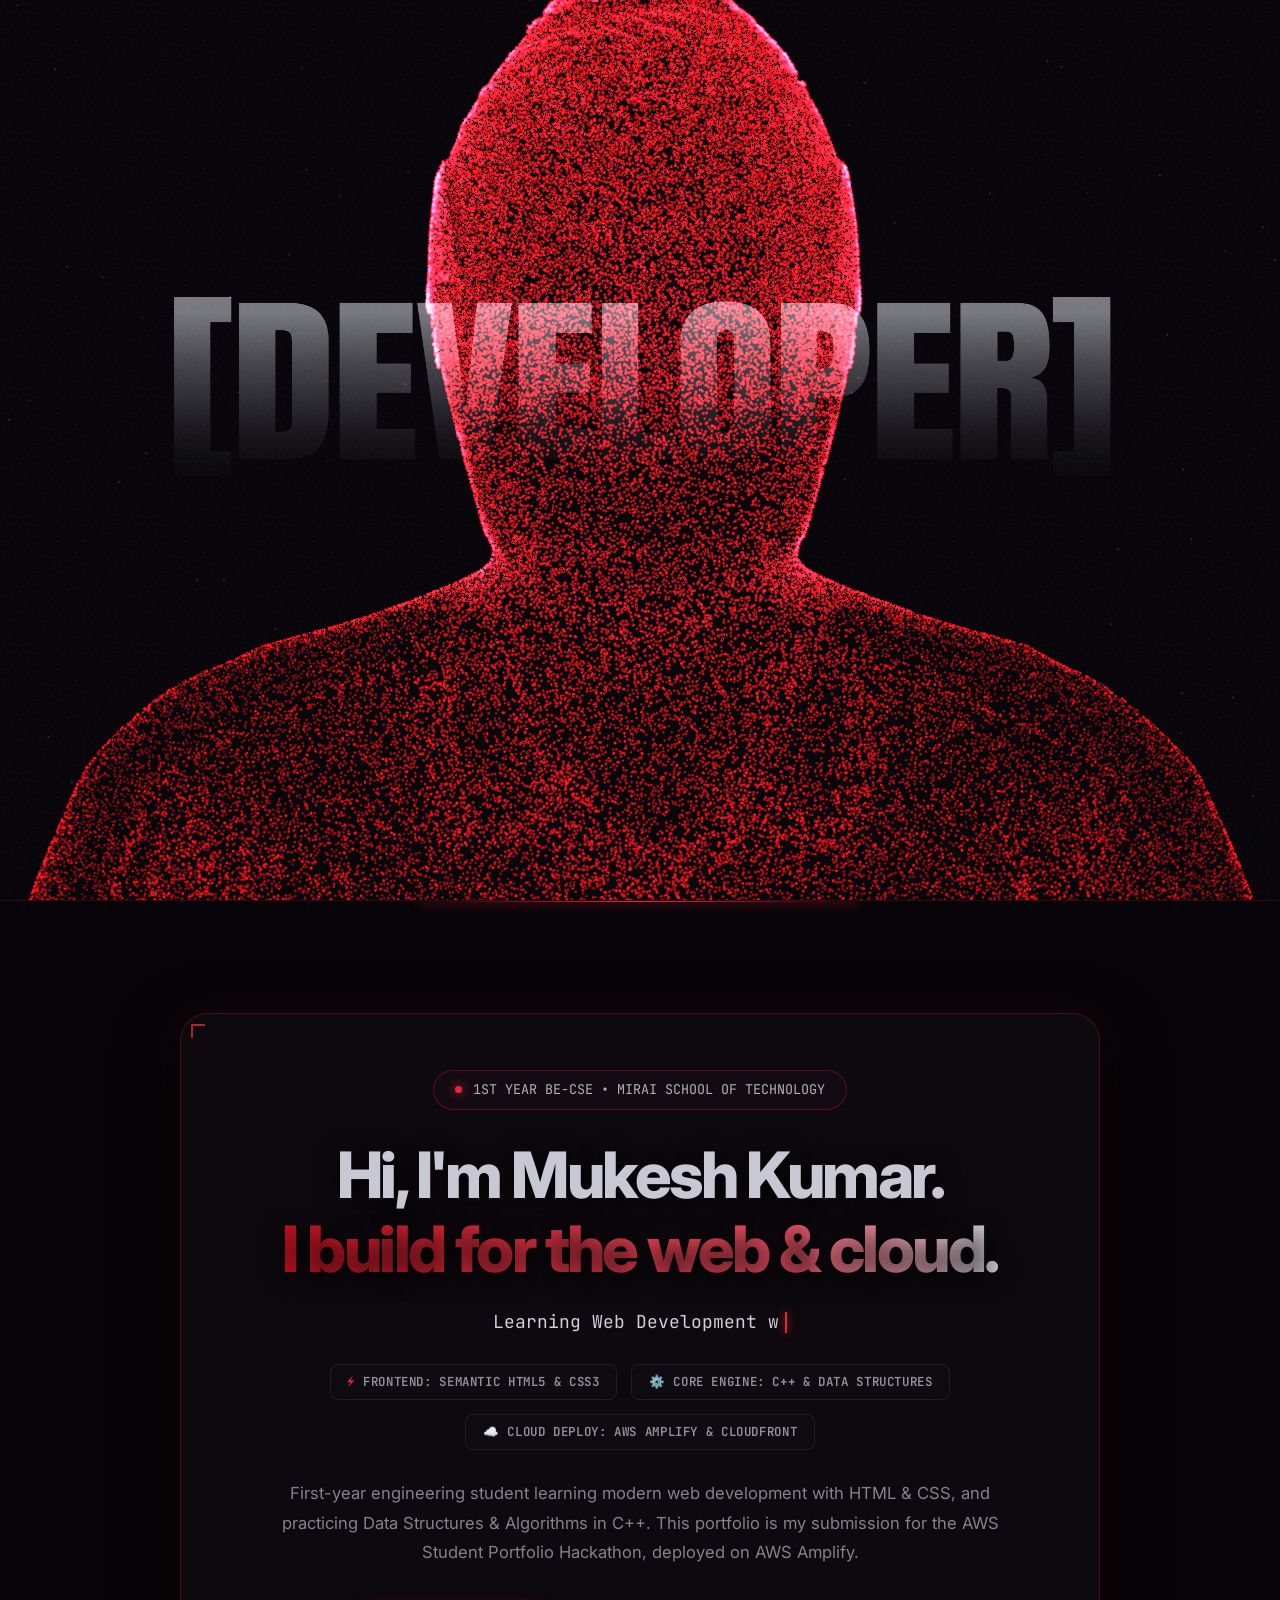
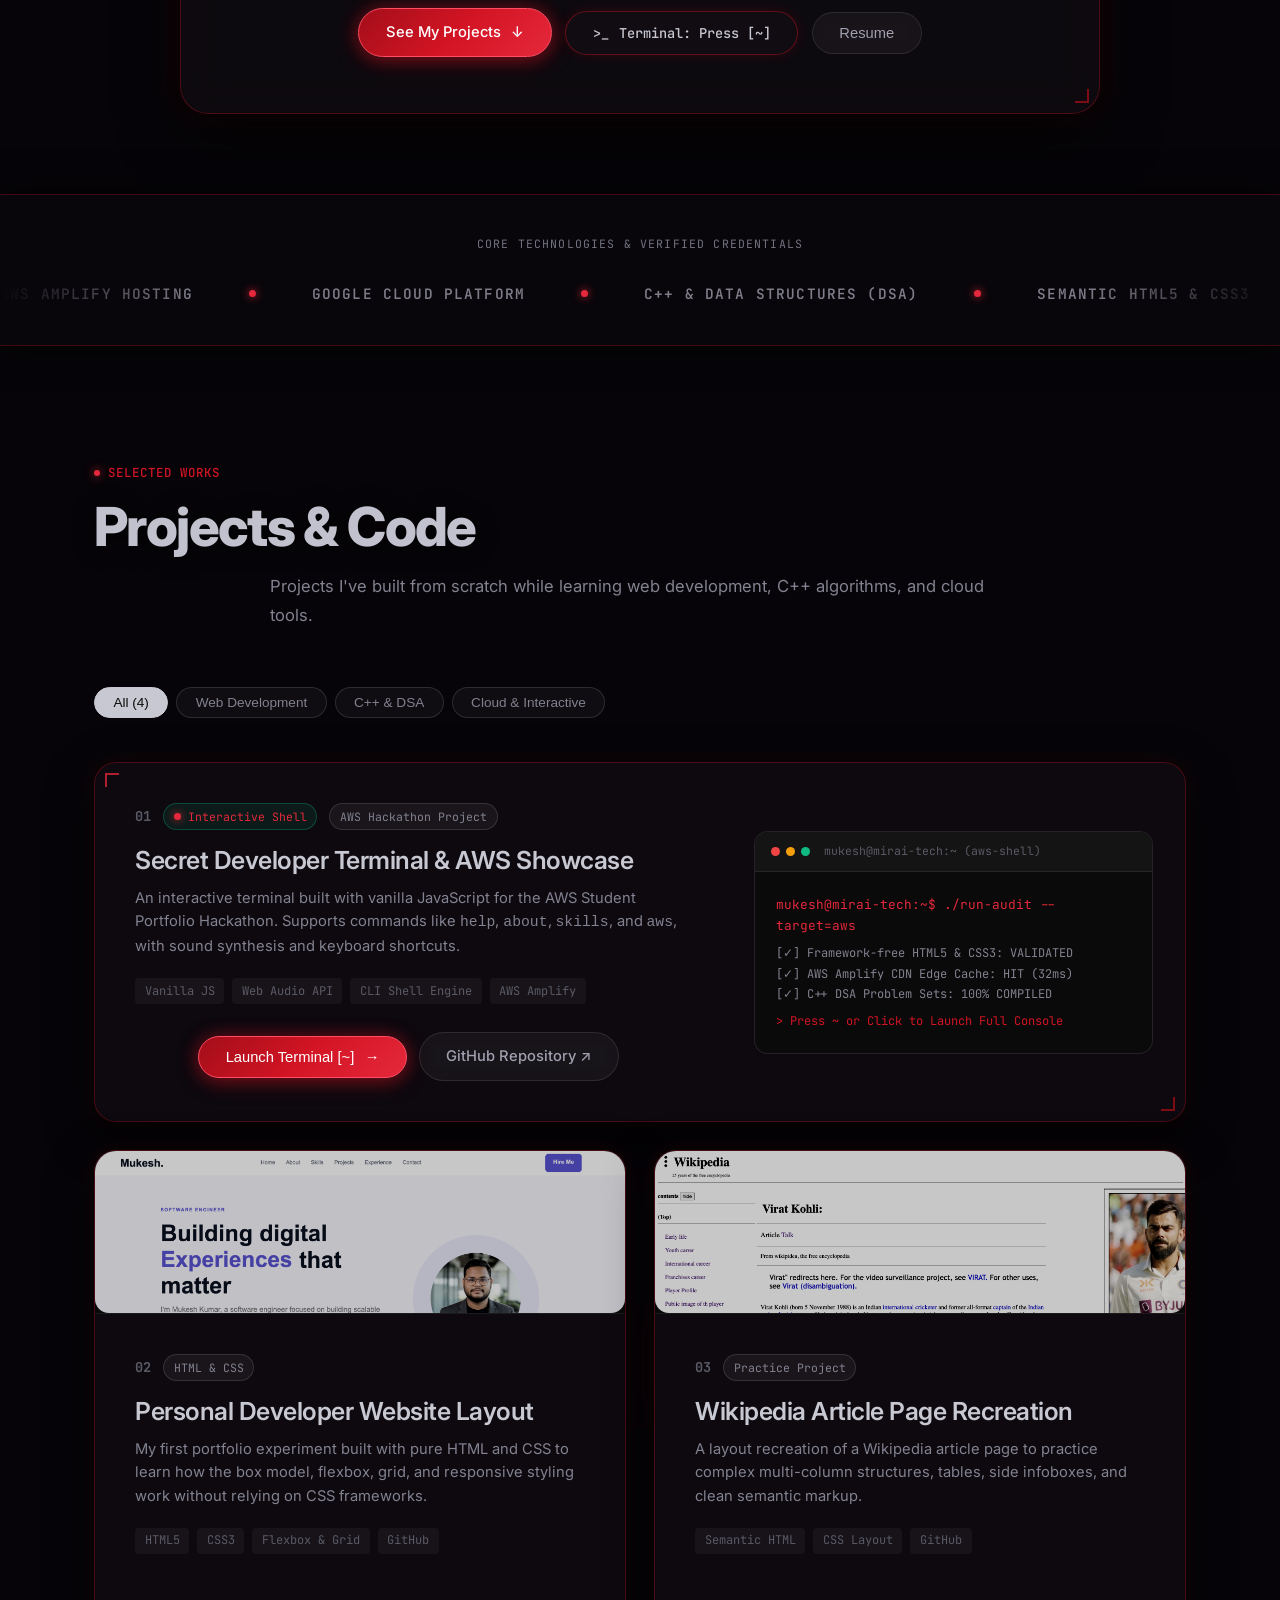
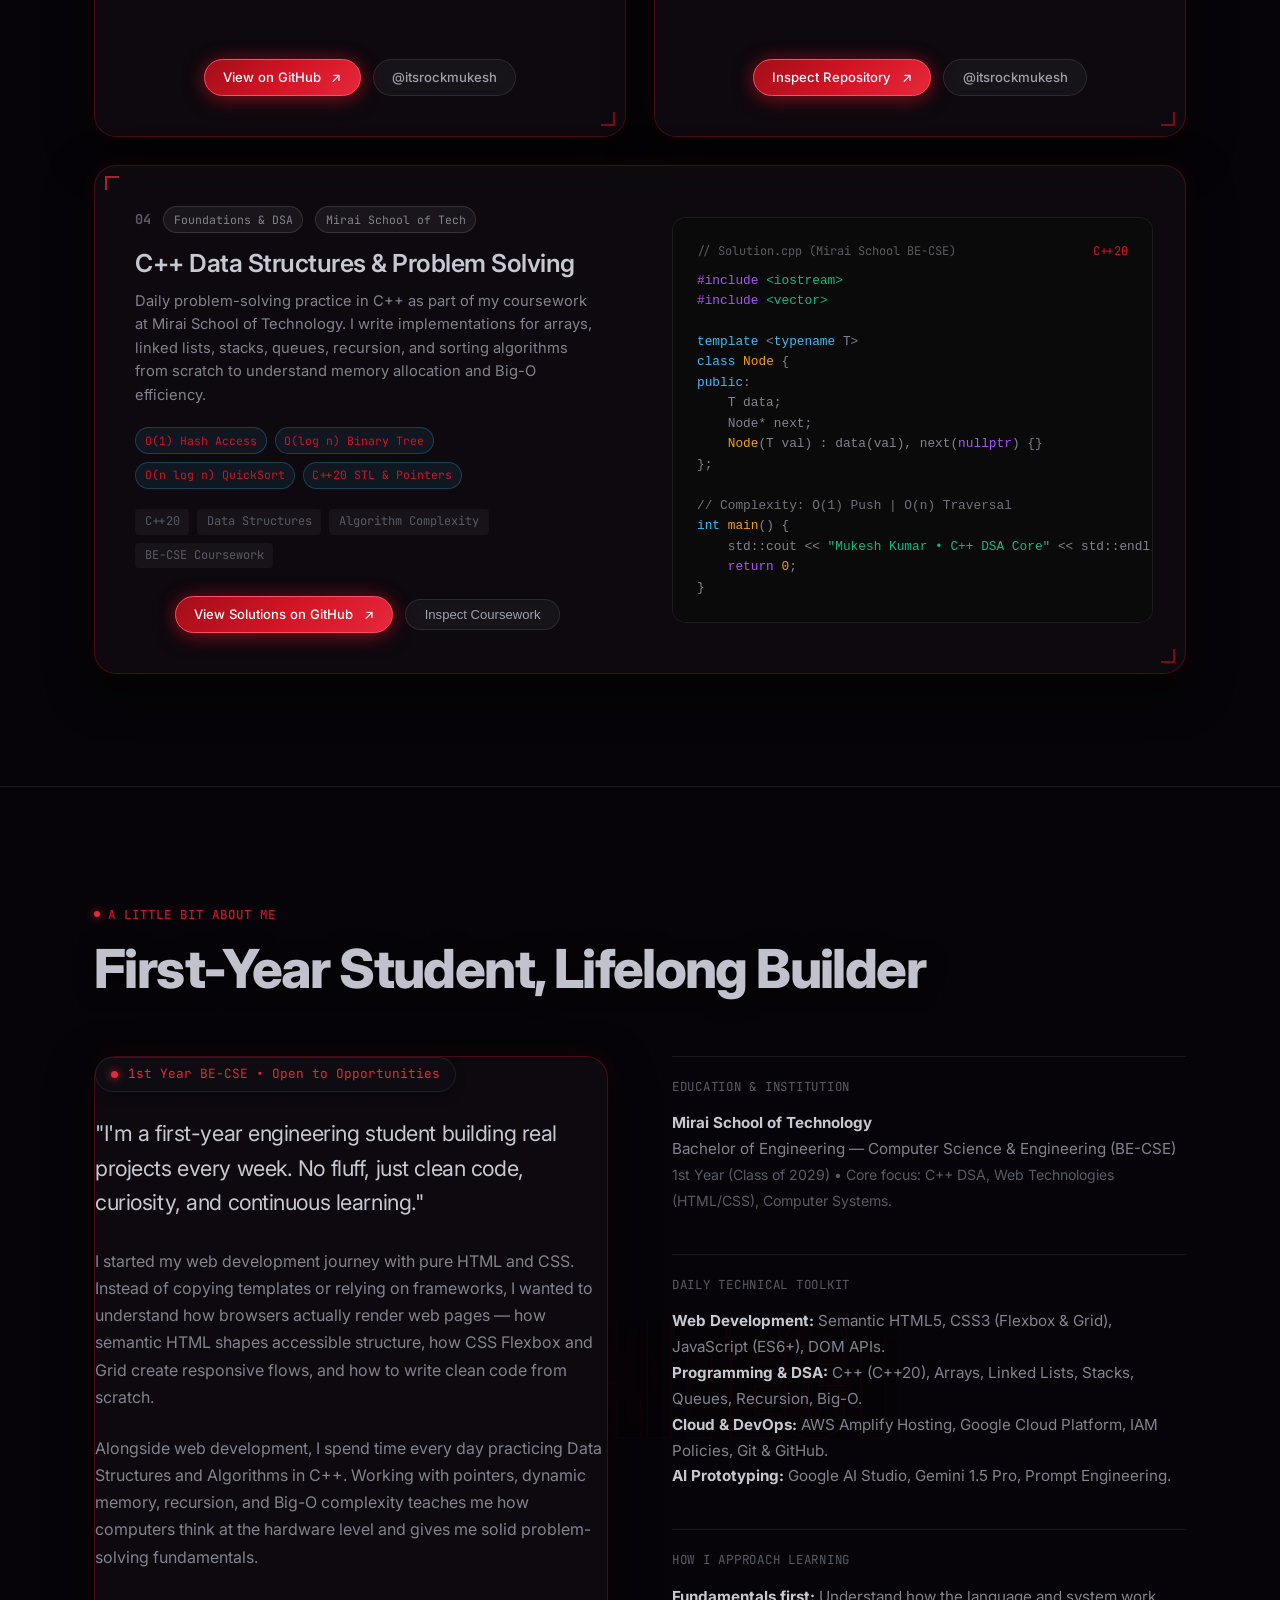
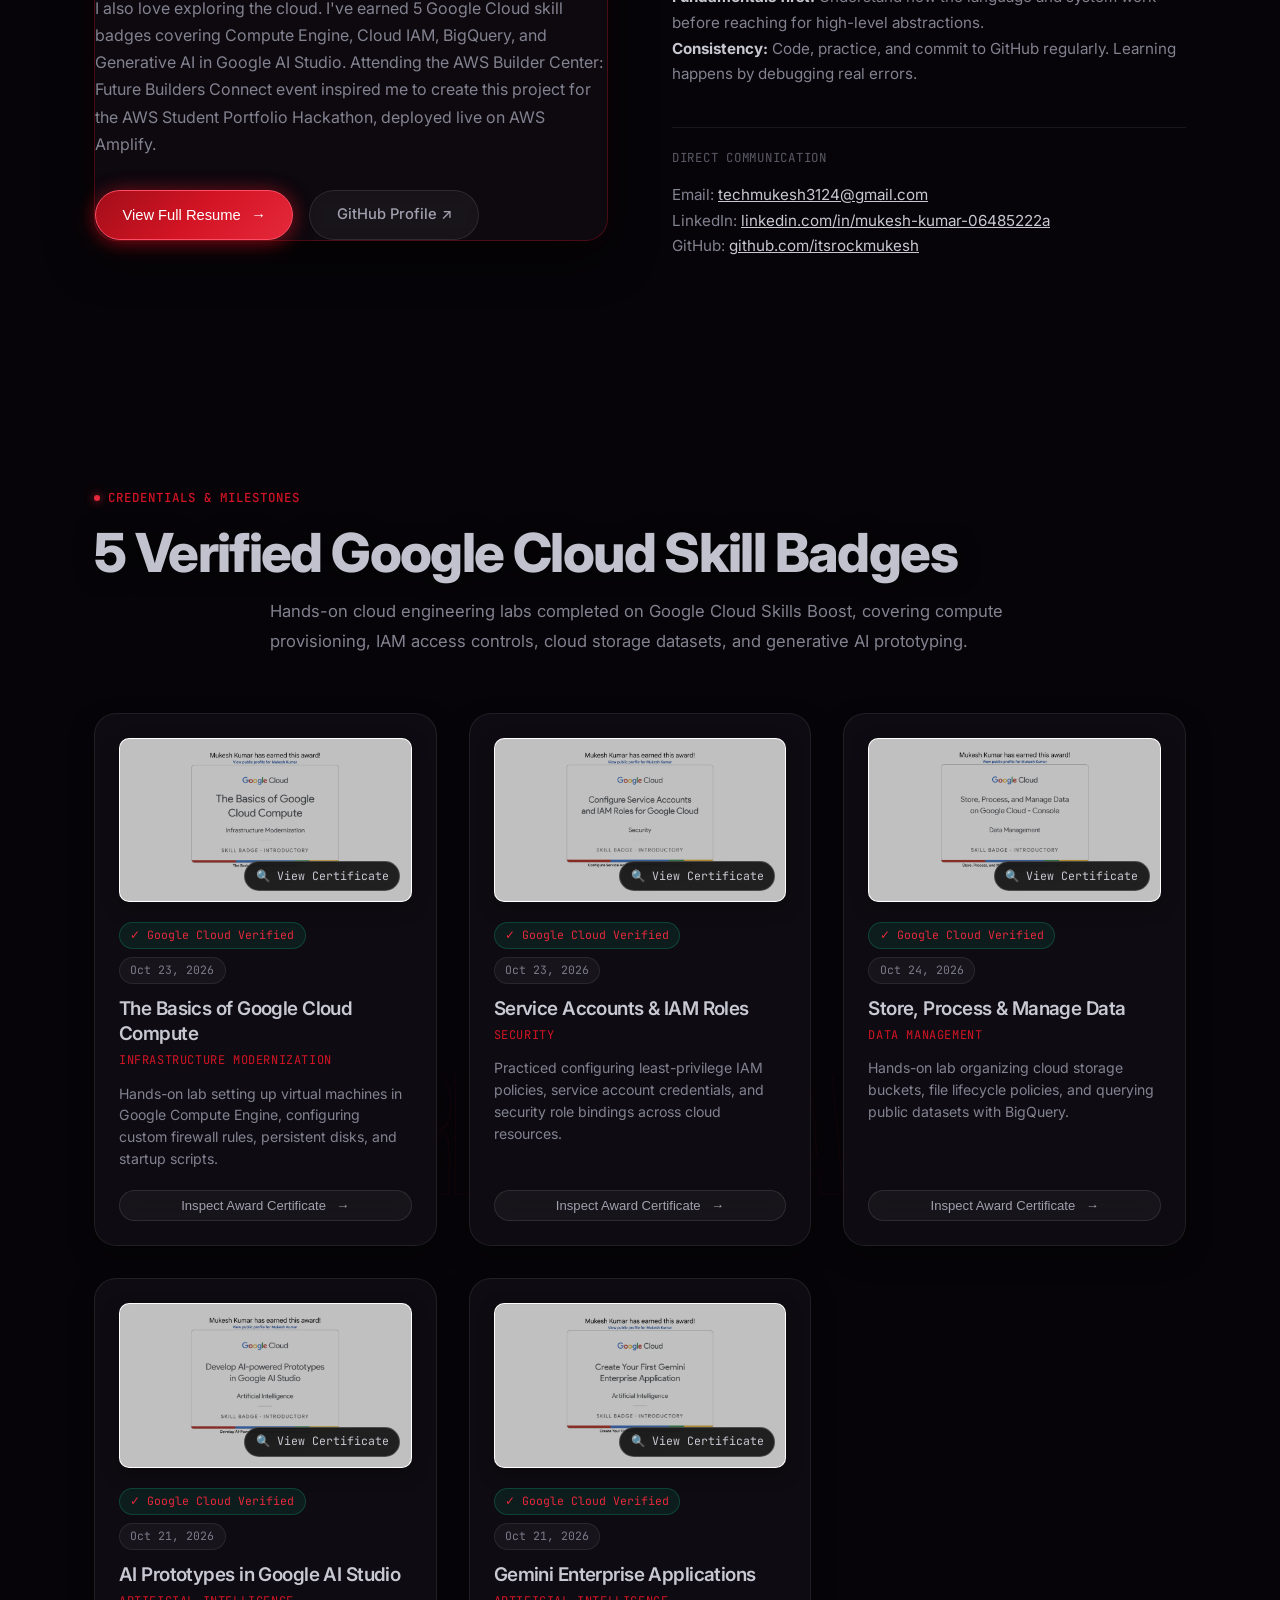
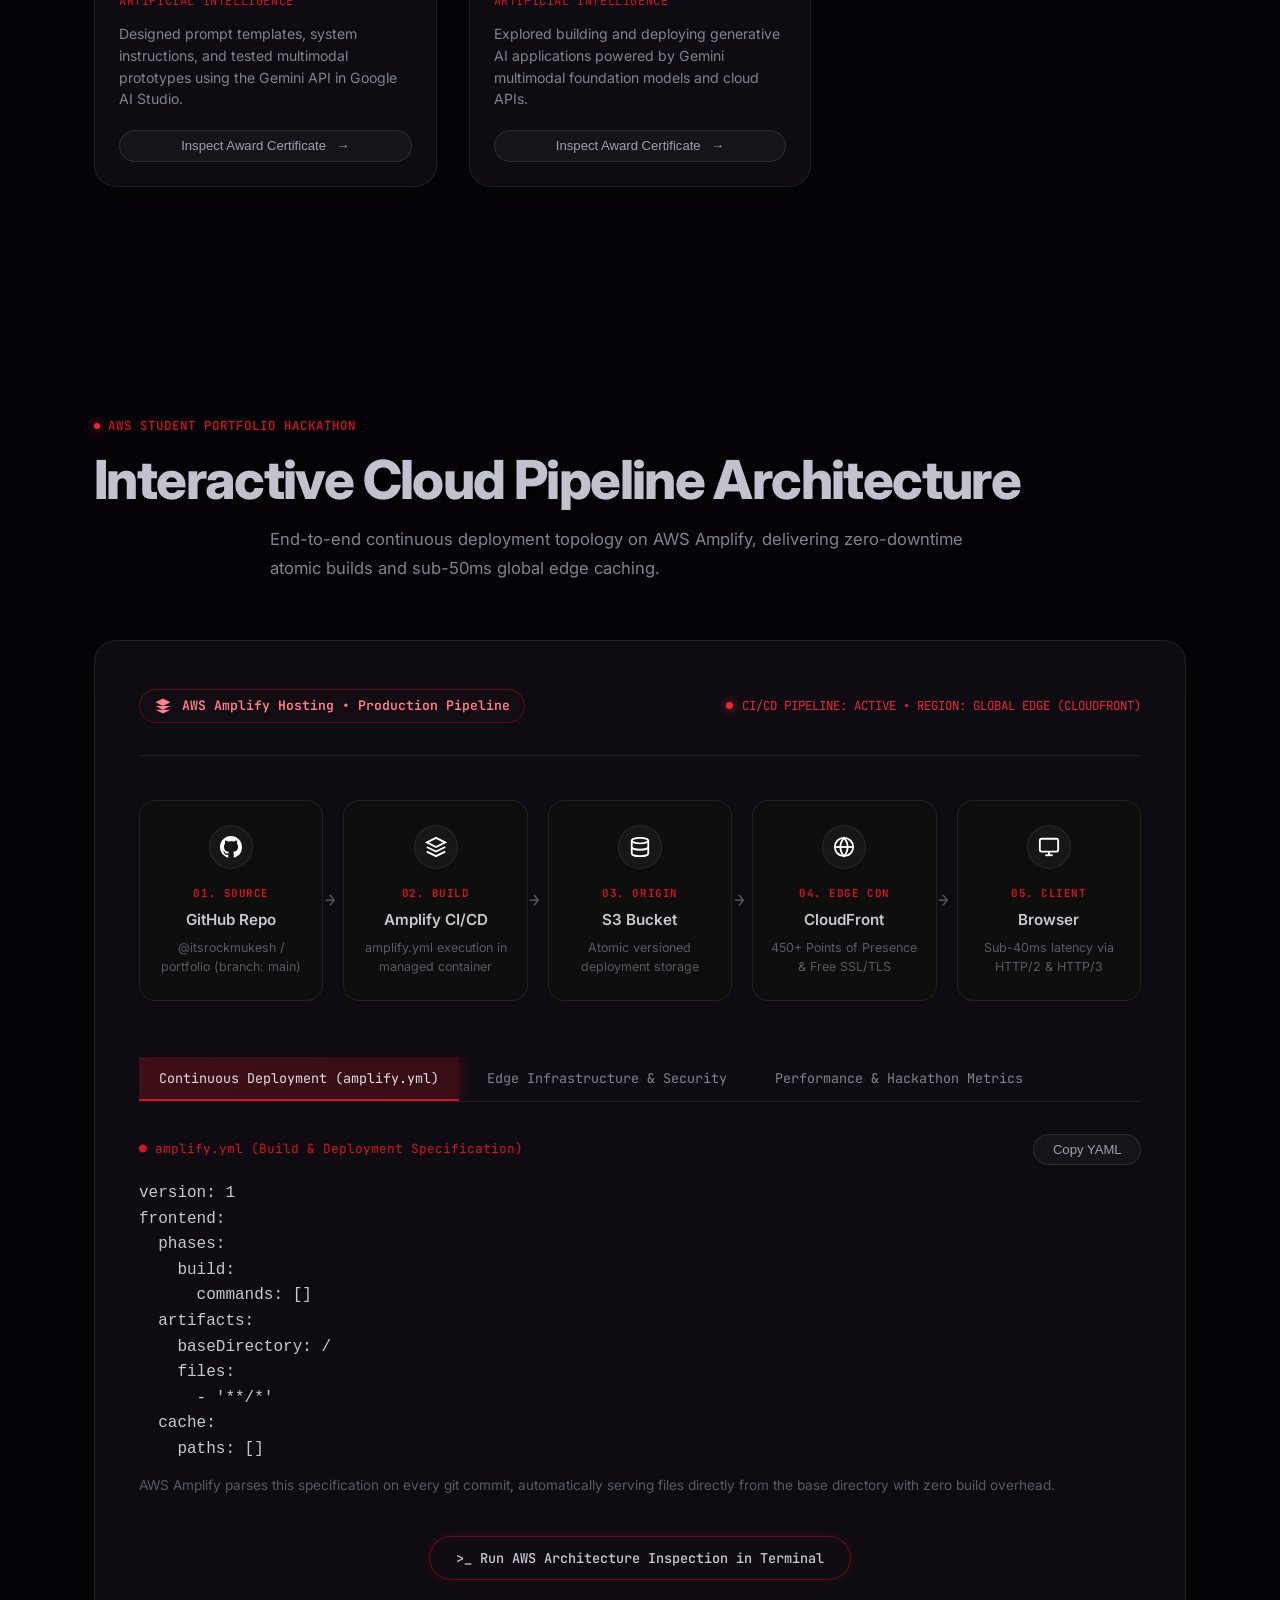
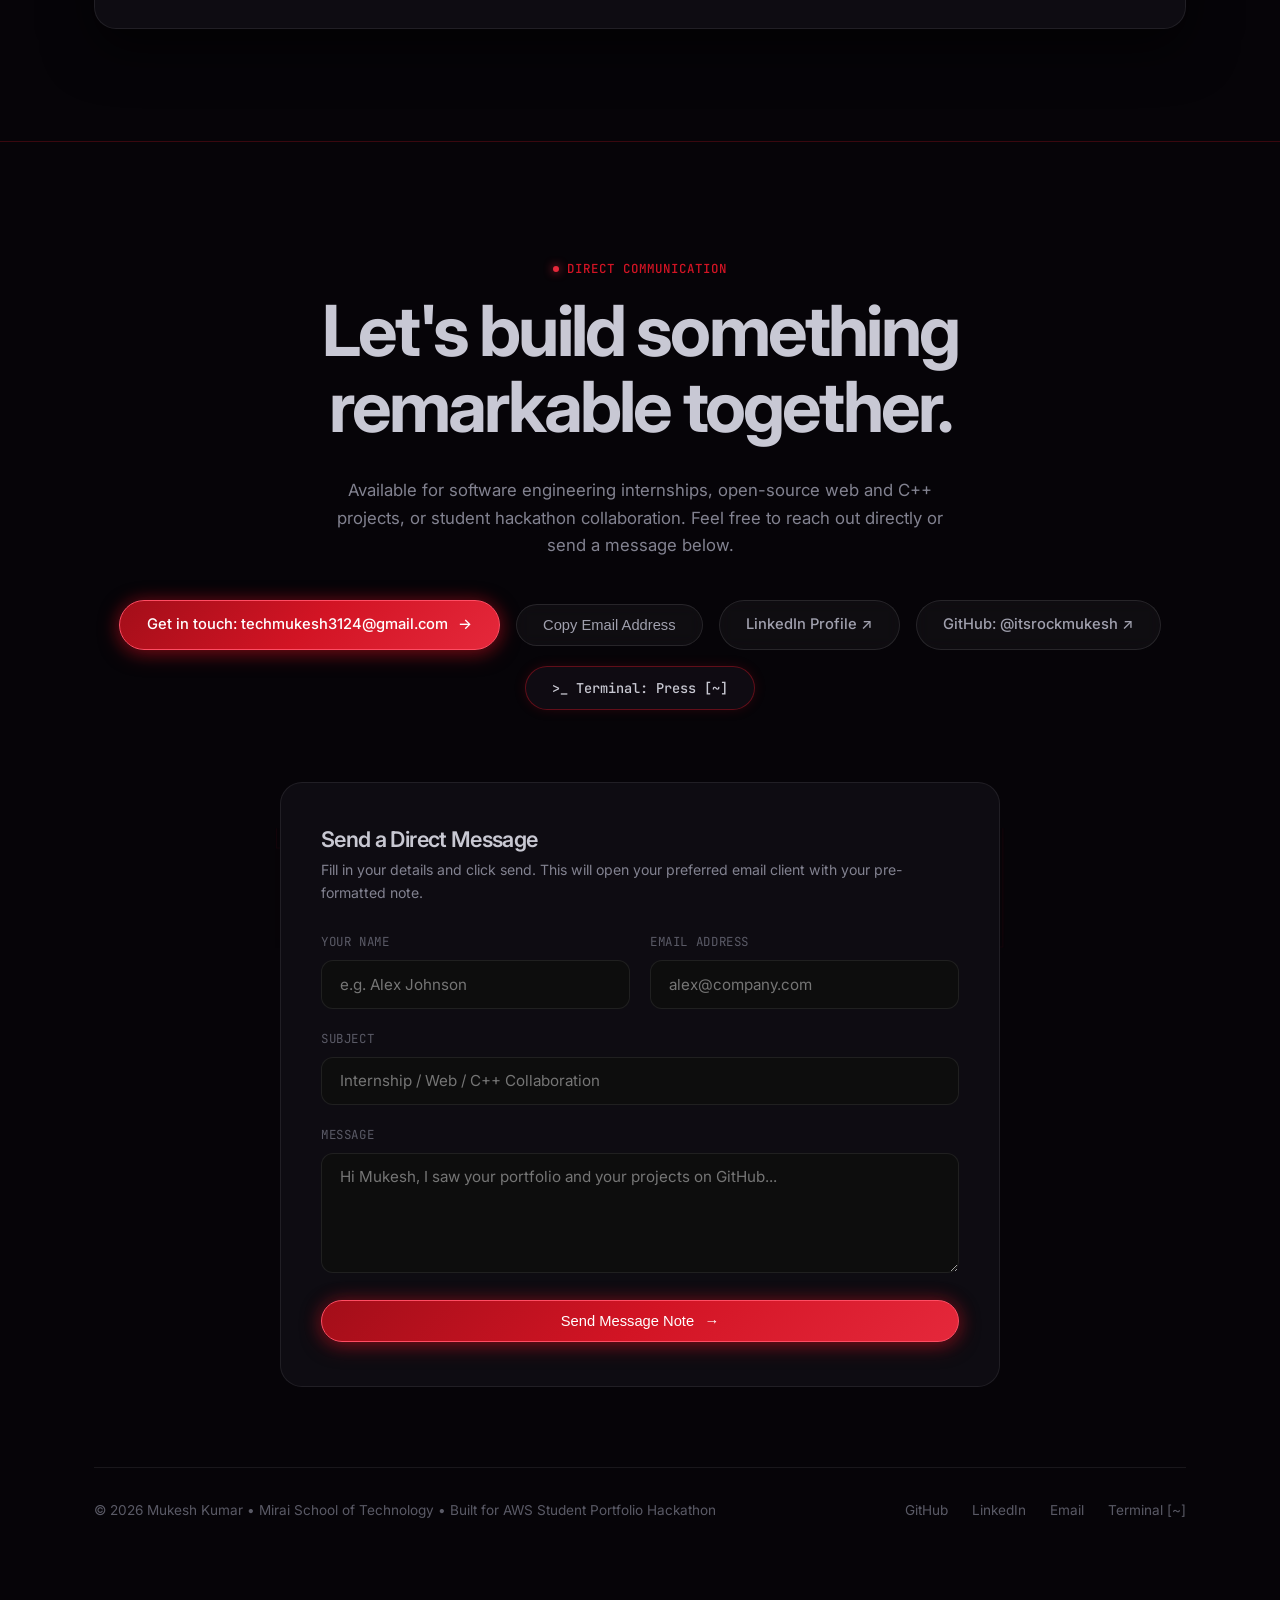
==== commit 33452d8a: "feat: soften photo scroll audio, eliminate latency, and hide sound mode button" ====
--- a/index.html
+++ b/index.html
@@ -262,83 +262,15 @@
       100% { transform: scale(1); box-shadow: 0 10px 30px rgba(0, 0, 0, 0.5); }
     }
 
-    /* Floating Cyber Sound Mode HUD Pill (Bottom-Left Symmetry with Terminal Hint) */
+    /* Sound Mode Buttons - Hidden from UI as requested */
+    #sound-toggle-btn,
+    .sound-toggle-btn,
+    #floating-sound-hud,
     .floating-sound-hud {
-      position: fixed;
-      bottom: 1.75rem;
-      left: 1.75rem;
-      z-index: 999;
-      display: flex;
-      align-items: center;
-      gap: 0.65rem;
-      padding: 0.55rem 1.05rem;
-      border-radius: var(--radius-pill);
-      background: rgba(16, 12, 18, 0.82) !important;
-      backdrop-filter: blur(14px);
-      -webkit-backdrop-filter: blur(14px);
-      border: 1px solid rgba(210, 20, 36, 0.42) !important;
-      color: #dedee8 !important;
-      cursor: pointer;
-      box-shadow: 0 10px 30px rgba(0, 0, 0, 0.6), 0 0 18px rgba(163, 14, 25, 0.2);
-      transition: all 0.3s cubic-bezier(0.16, 1, 0.3, 1);
-      user-select: none;
-    }
-
-    .floating-sound-hud:hover {
-      background: rgba(28, 14, 22, 0.95) !important;
-      border-color: rgba(235, 25, 45, 0.8) !important;
-      transform: translateY(-2px) scale(1.02);
-      box-shadow: 0 12px 35px rgba(0, 0, 0, 0.75), 0 0 25px rgba(210, 20, 36, 0.4);
-    }
-
-    .floating-sound-hud.muted {
-      border-color: rgba(255, 255, 255, 0.12) !important;
-      color: #727280 !important;
-      box-shadow: 0 6px 20px rgba(0, 0, 0, 0.5);
-    }
-
-    .sound-eq-icon {
-      display: flex;
-      align-items: flex-end;
-      gap: 2.5px;
-      height: 13px;
-      width: 15px;
-    }
-
-    .sound-eq-bar {
-      width: 2.5px;
-      height: 4px;
-      background: #e5283b;
-      border-radius: 1px;
-      transition: height 0.15s ease;
-    }
-
-    .floating-sound-hud.muted .sound-eq-bar {
-      background: #555562 !important;
-      height: 2px !important;
-      animation: none !important;
-    }
-
-    .sound-eq-bar.active {
-      animation: soundEqDance 0.45s infinite alternate ease-in-out;
-    }
-
-    .sound-eq-bar.b1 { animation-delay: 0.05s; }
-    .sound-eq-bar.b2 { animation-delay: 0.25s; }
-    .sound-eq-bar.b3 { animation-delay: 0.12s; }
-    .sound-eq-bar.b4 { animation-delay: 0.32s; }
-
-    @keyframes soundEqDance {
-      0% { height: 3px; }
-      100% { height: 13px; }
-    }
-
-    .sound-hud-label {
-      font-family: var(--font-mono);
-      font-size: 0.76rem;
-      font-weight: 700;
-      letter-spacing: 0.08em;
-      text-transform: uppercase;
+      display: none !important;
+      visibility: hidden !important;
+      opacity: 0 !important;
+      pointer-events: none !important;
     }
 
     /* ==========================================================================
@@ -1337,13 +1269,6 @@
         max-width: calc(50vw - 1.5rem) !important;
       }
 
-      .floating-sound-hud {
-        bottom: 1rem !important;
-        left: 1rem !important;
-        padding: 0.45rem 0.85rem !important;
-        font-size: 0.74rem !important;
-        max-width: calc(50vw - 1.5rem) !important;
-      }
 
       .terminal-modal-overlay,
       .resume-modal-overlay {
@@ -1461,8 +1386,8 @@
 
       <!-- Action Items on Right -->
       <div class="nav-actions">
-        <!-- Sound FX Synth Toggle -->
-        <button id="sound-toggle-btn" class="sound-toggle-btn" title="Toggle Cyber Audio Feedback" aria-label="Toggle Audio">
+        <!-- Sound FX Synth Toggle (Hidden as requested) -->
+        <button id="sound-toggle-btn" class="sound-toggle-btn" title="Toggle Cyber Audio Feedback" aria-label="Toggle Audio" style="display: none !important;" aria-hidden="true">
           <svg width="17" height="17" viewBox="0 0 24 24" fill="none" stroke="currentColor" stroke-width="2" stroke-linecap="round" stroke-linejoin="round">
             <polygon points="11 5 6 9 2 9 2 15 6 15 11 19 11 5"></polygon>
             <path d="M19.07 4.93a10 10 0 0 1 0 14.14M15.54 8.46a5 5 0 0 1 0 7.07"></path>
@@ -2633,9 +2558,11 @@
     // ==========================================================================
     // CYBER AUDIO ENGINE INTERFACE
     // Connected directly to window.CyberAudio (js/audio.js)
-    // Features Dual-Layer synthesis, Envato stream, and zero-latency auto-unlock.
+    // Instantaneous 0ms latency, soft warm micro-pulses, zero hanging lag.
     // ==========================================================================
+    let lastActiveGestureTime = 0;
     function handleRevealSound(delta) {
+      lastActiveGestureTime = performance.now();
       if (window.CyberAudio) {
         window.CyberAudio.playRevealStep(revealProgress, Math.min(1.0, Math.abs(delta || 100) / 100));
       }
@@ -3780,10 +3707,11 @@
       }
 
       // --- Photo Reveal Audio Modulation (CyberAudio Engine) ---
+      // Only plays while user is actively performing a scroll/touch gesture (Zero latency & zero trailing lag)
       if (window.CyberAudio) {
-        if (!photoFullyRevealed && revealDelta > 0.0001 && targetRevealProgress > 0.001) {
-          window.CyberAudio.playRevealStep(revealProgress, Math.min(1.0, revealDelta * 120.0));
-        } else if (photoFullyRevealed || revealProgress >= 0.999 || window.scrollY > 5) {
+        if (!photoFullyRevealed && (now - lastActiveGestureTime < 80) && targetRevealProgress > 0.001) {
+          window.CyberAudio.playRevealStep(revealProgress, Math.min(1.0, revealDelta * 80.0));
+        } else if (photoFullyRevealed || revealProgress >= 0.999 || window.scrollY > 5 || (now - lastActiveGestureTime >= 80)) {
           window.CyberAudio.stopRevealSound();
         }
       }
--- a/css/style.css
+++ b/css/style.css
@@ -2974,5 +2974,16 @@
   }
 }
 
-
-
+/* Sound Mode Buttons - Explicitly hidden from UI */
+#sound-toggle-btn,
+.sound-toggle-btn,
+#floating-sound-hud,
+.floating-sound-hud {
+  display: none !important;
+  visibility: hidden !important;
+  opacity: 0 !important;
+  pointer-events: none !important;
+}
+
+
+
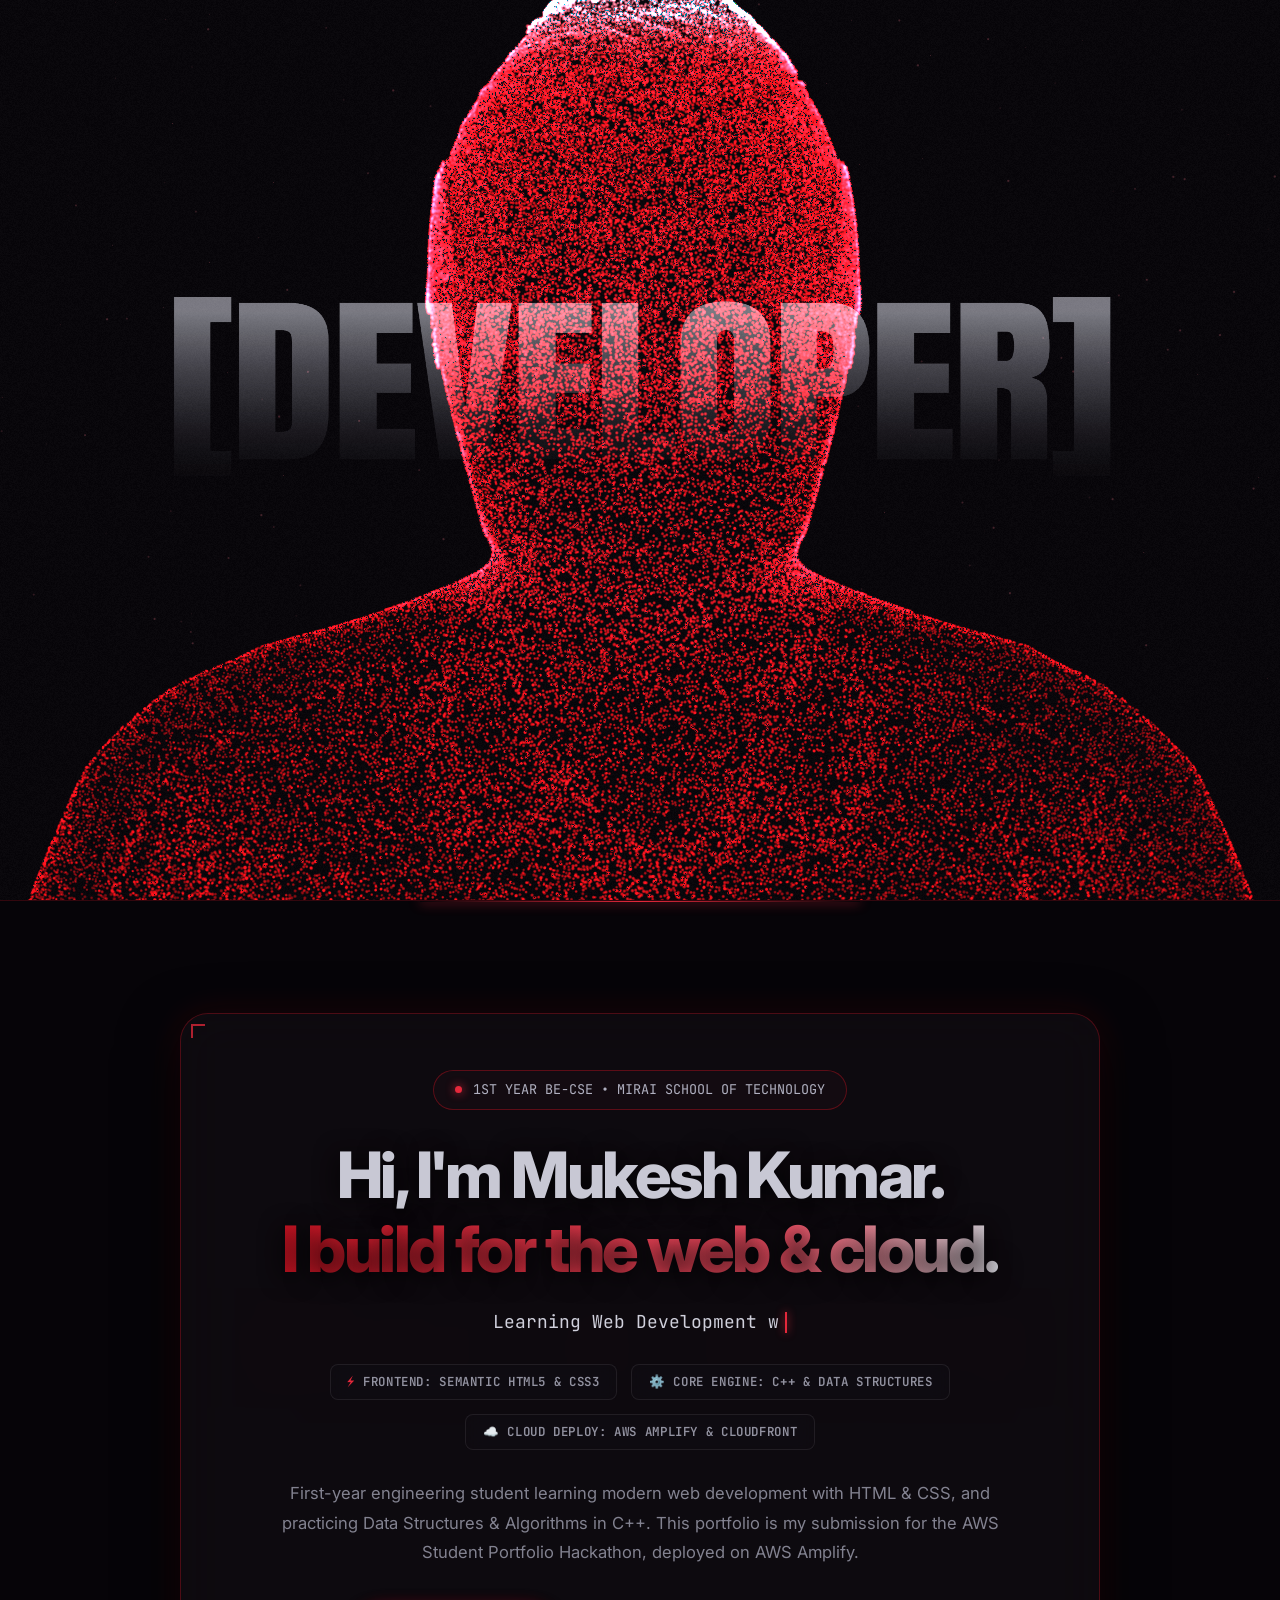
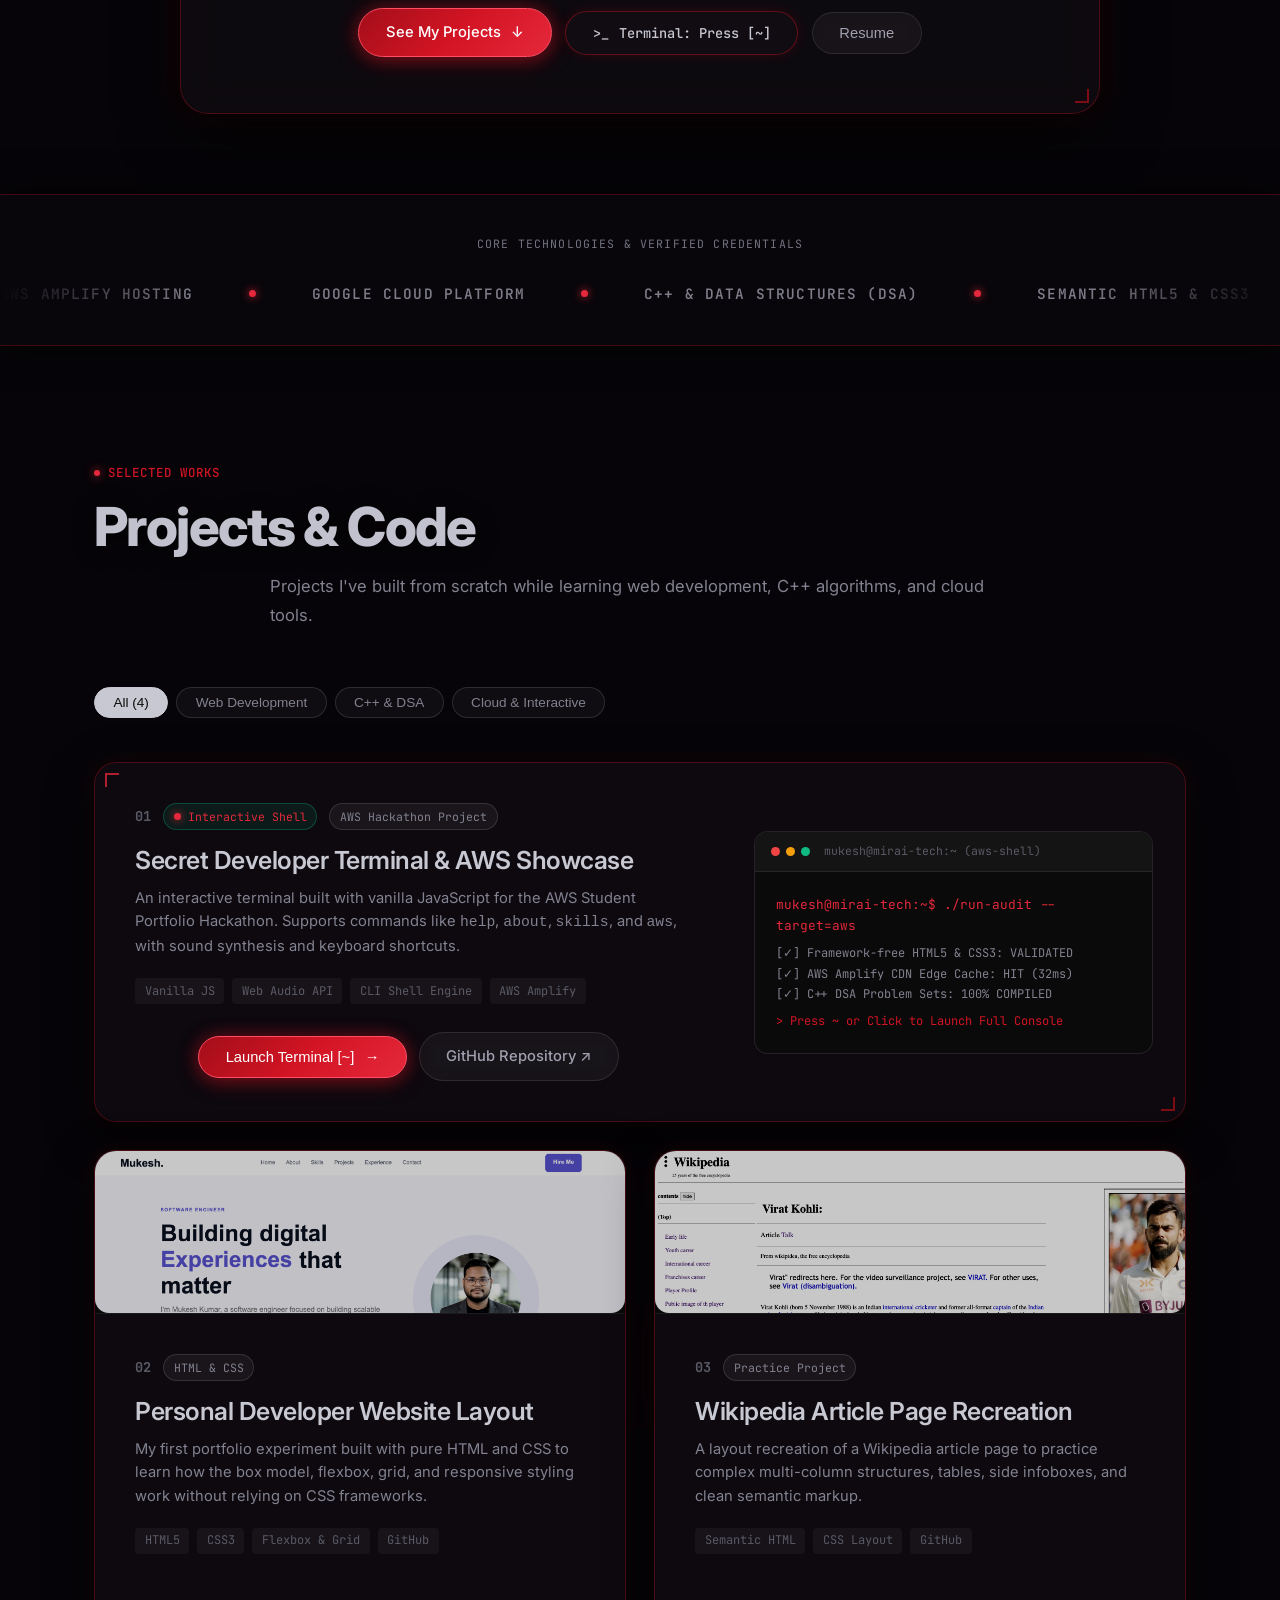
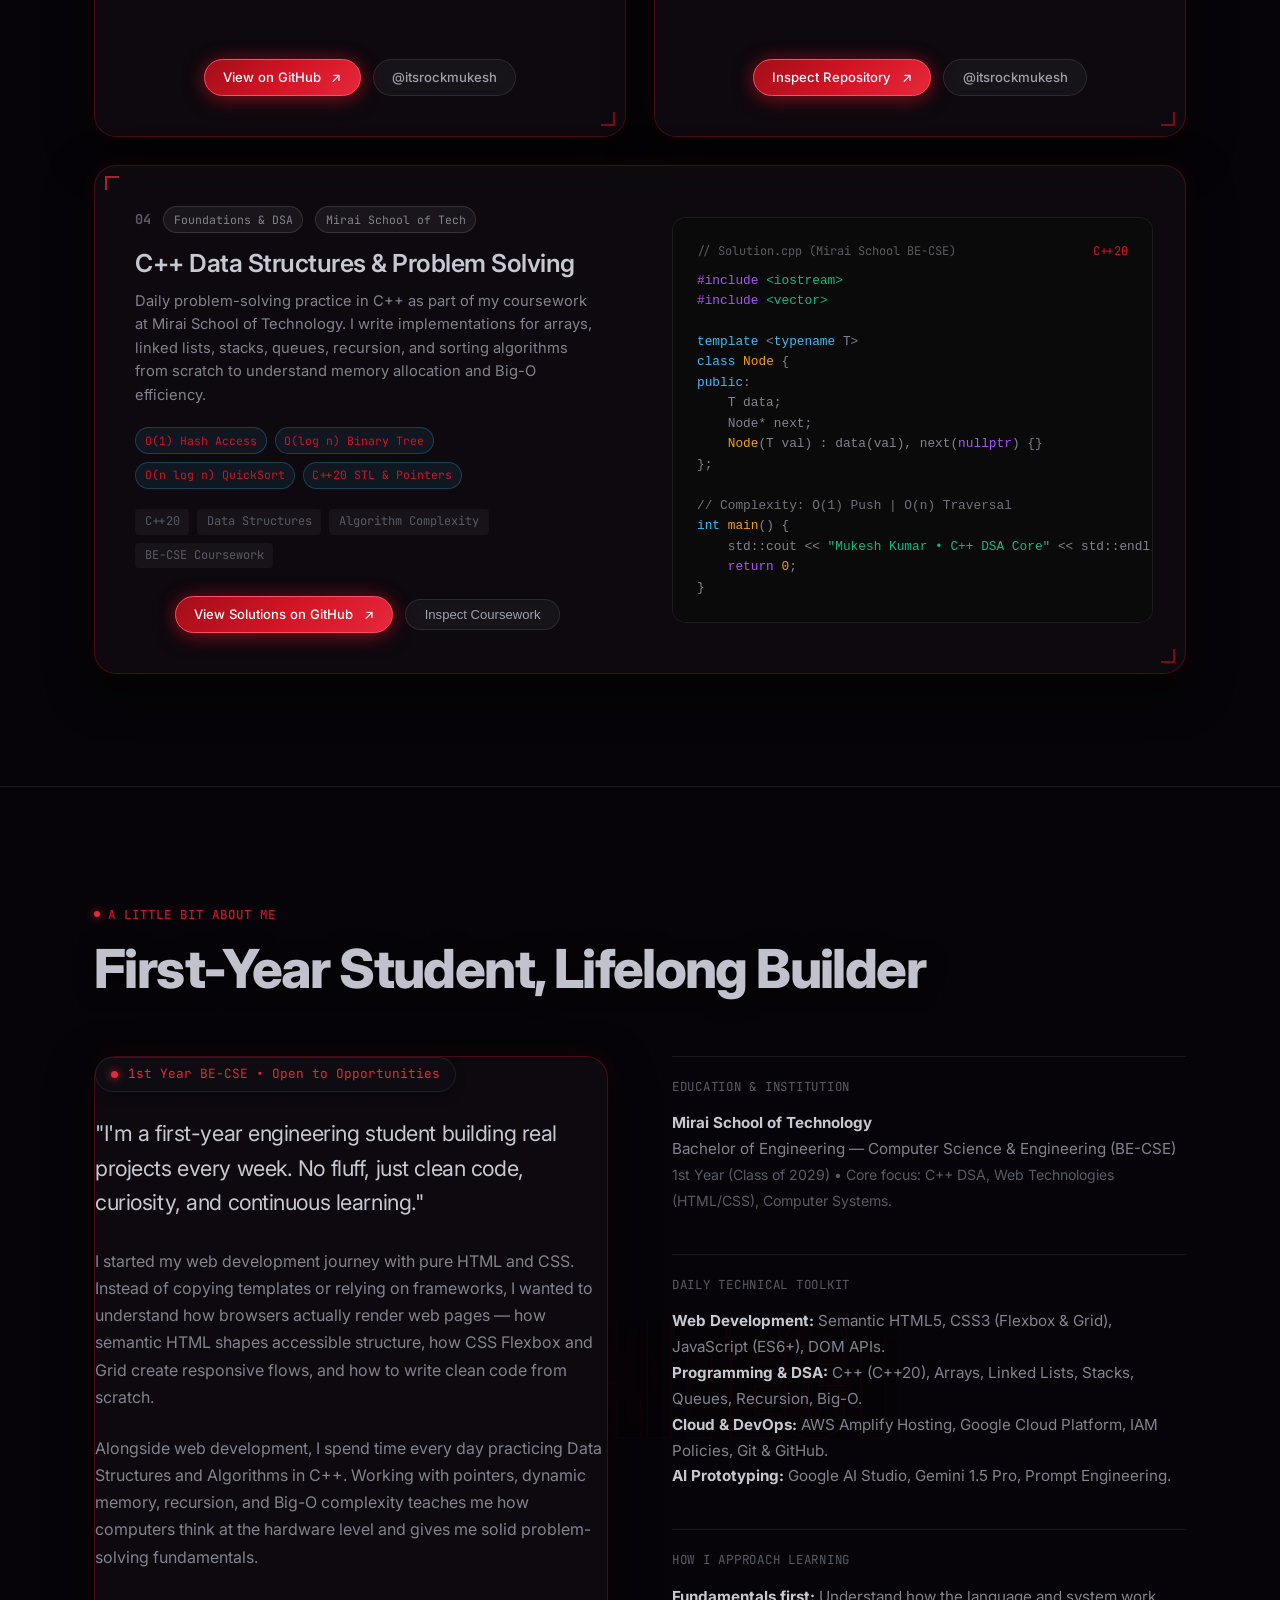
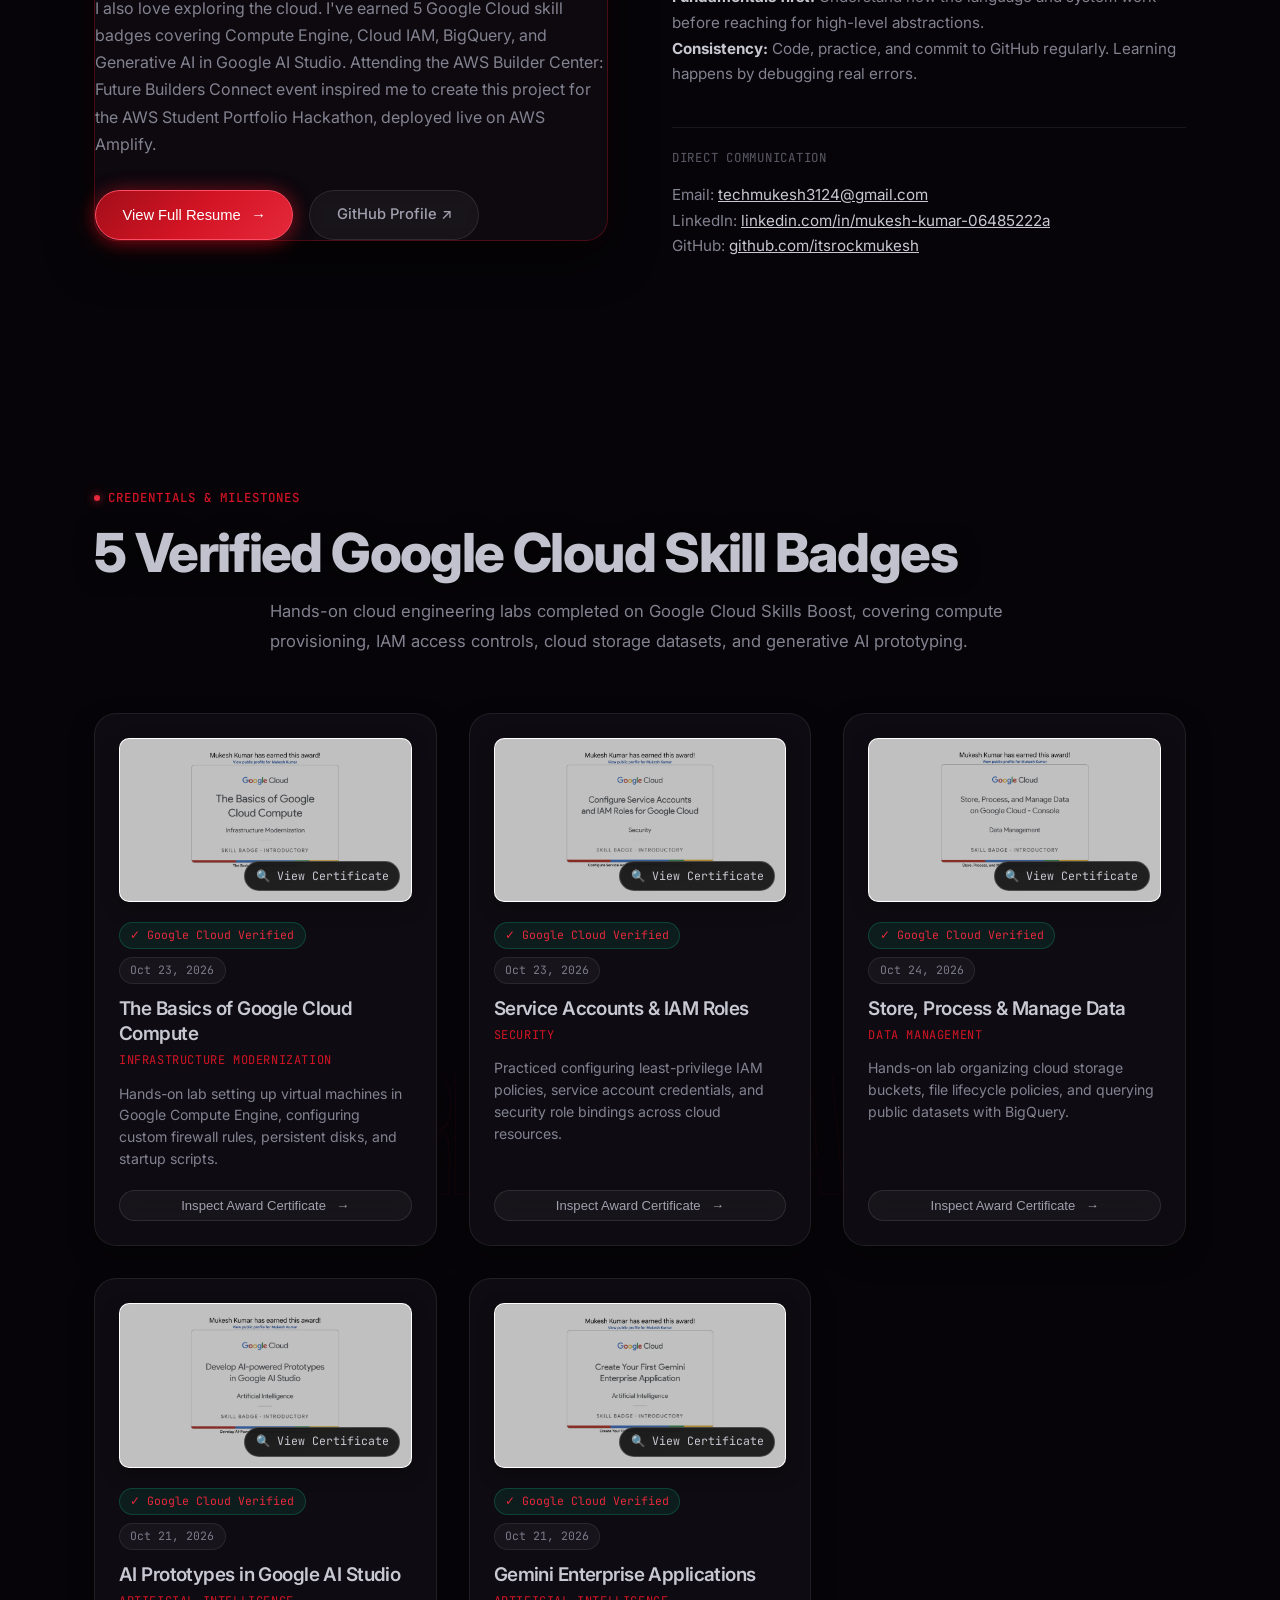
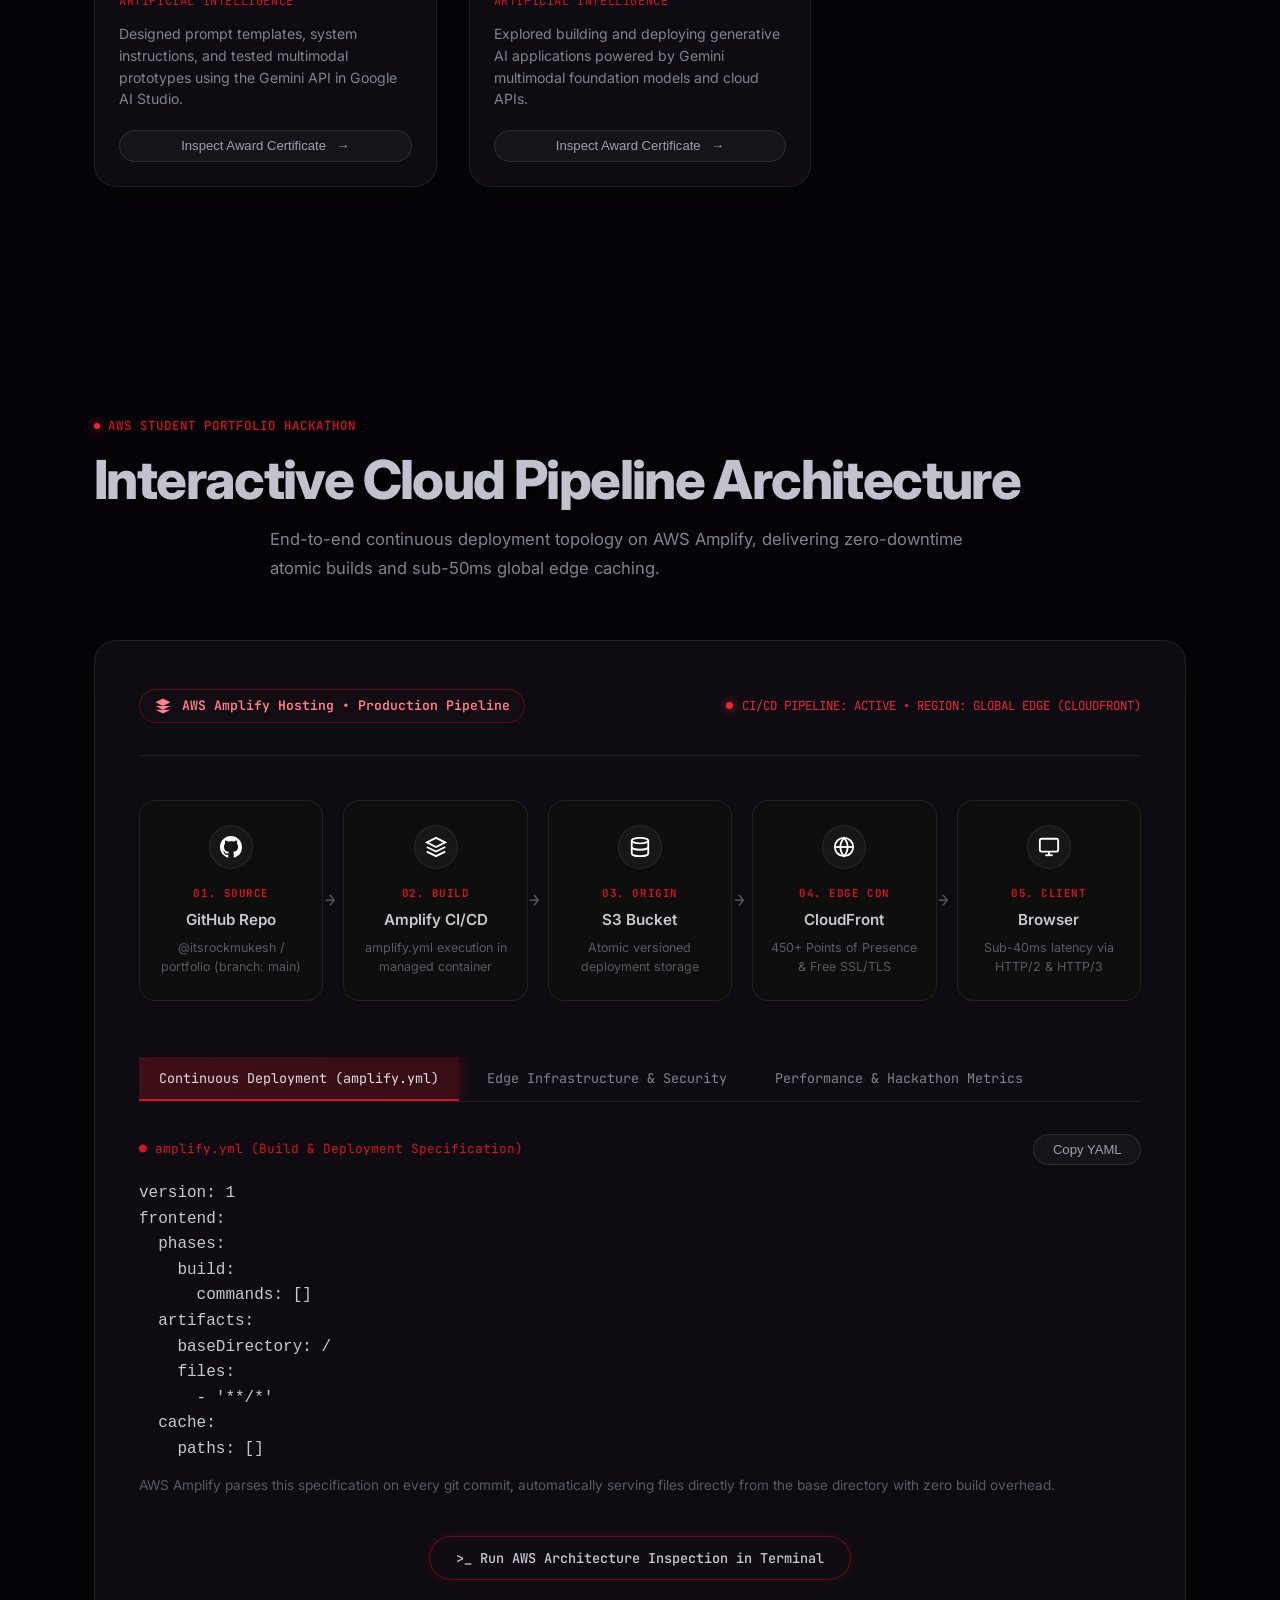
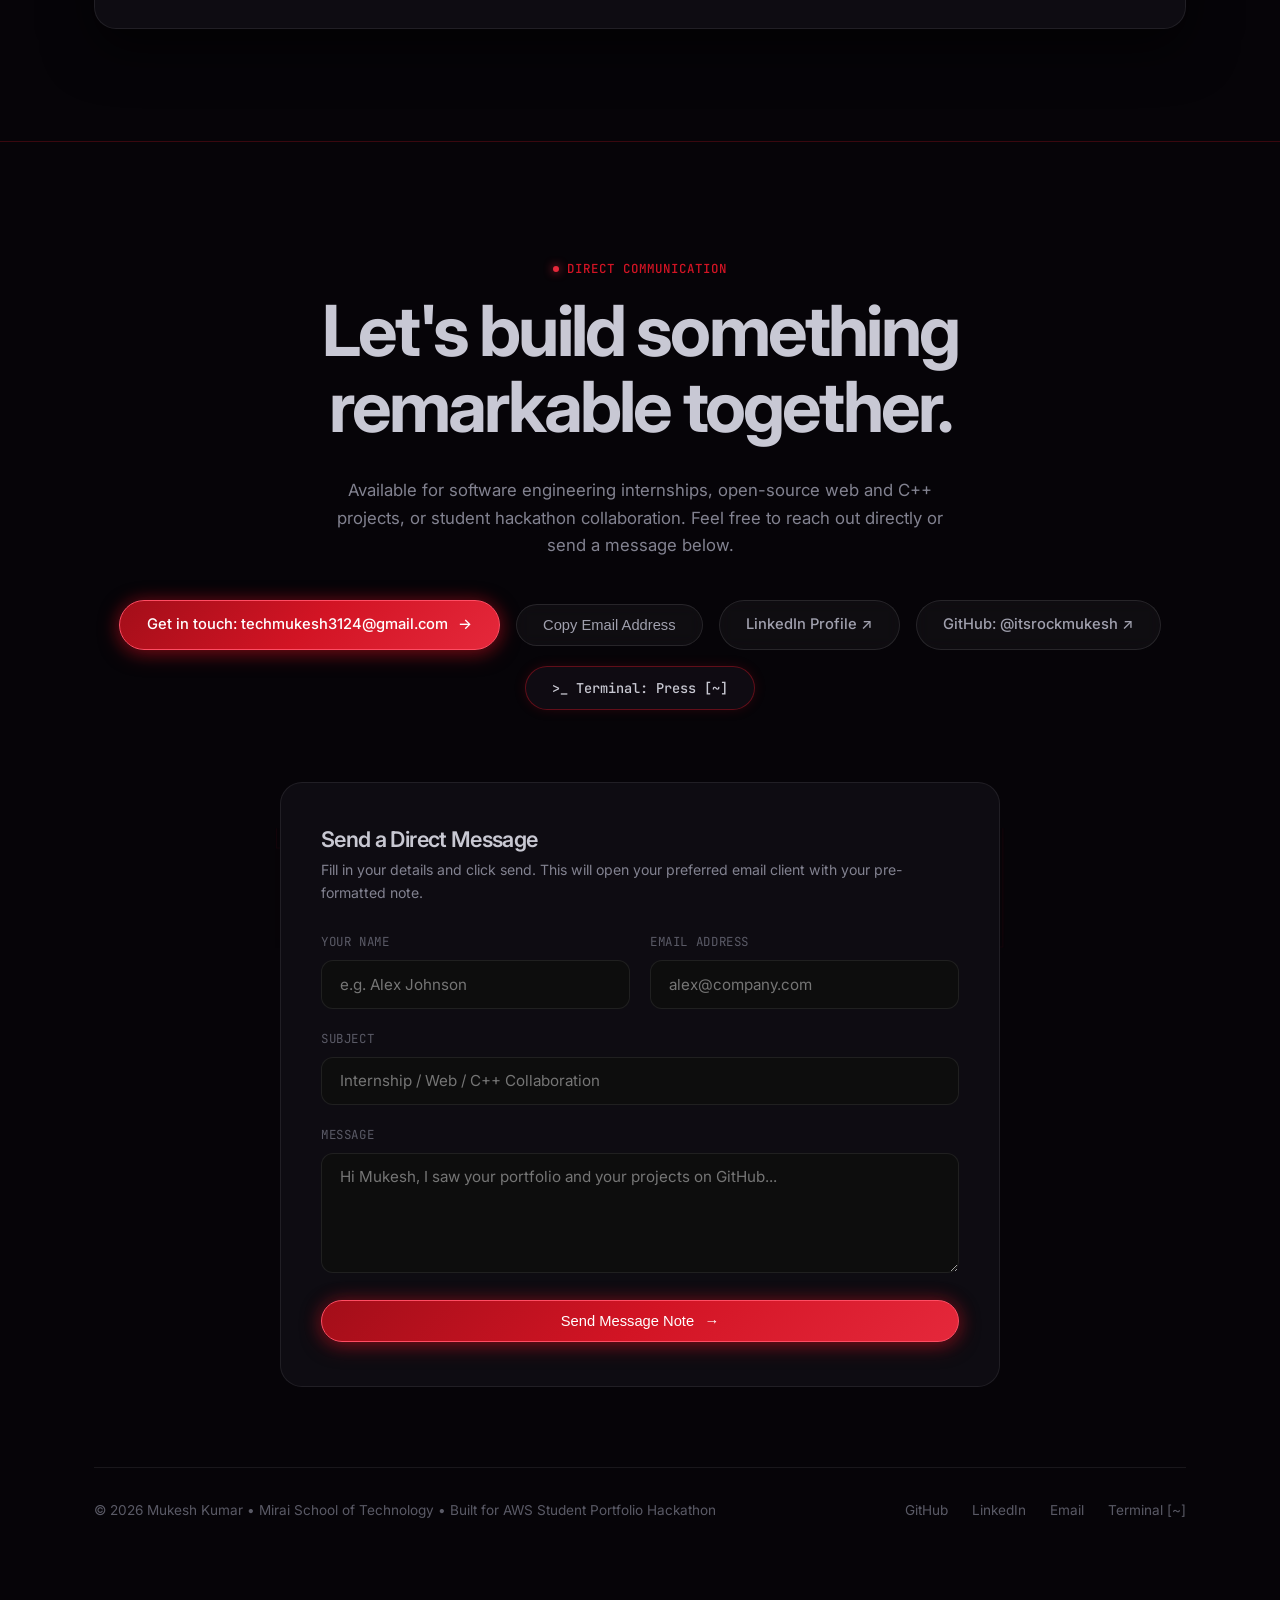
==== commit 6b18b62b: "feat: add small sound on/off toggle button beside the terminal button" ====
--- a/index.html
+++ b/index.html
@@ -262,15 +262,83 @@
       100% { transform: scale(1); box-shadow: 0 10px 30px rgba(0, 0, 0, 0.5); }
     }
 
-    /* Sound Mode Buttons - Hidden from UI as requested */
-    #sound-toggle-btn,
-    .sound-toggle-btn,
-    #floating-sound-hud,
-    .floating-sound-hud {
-      display: none !important;
-      visibility: hidden !important;
-      opacity: 0 !important;
-      pointer-events: none !important;
+    /* Small Sound On / Off Button beside Terminal */
+    .btn-pill-sound {
+      display: inline-flex;
+      align-items: center;
+      gap: 0.42rem;
+      padding: 0.35rem 0.72rem;
+      font-family: var(--font-mono);
+      font-size: 0.74rem;
+      font-weight: 700;
+      letter-spacing: 0.05em;
+      color: #dedee8;
+      background: rgba(22, 16, 24, 0.85);
+      border: 1px solid rgba(210, 20, 36, 0.45);
+      border-radius: var(--radius-pill);
+      cursor: pointer;
+      transition: all 0.2s cubic-bezier(0.16, 1, 0.3, 1);
+      box-shadow: 0 4px 14px rgba(0, 0, 0, 0.4);
+      user-select: none;
+    }
+
+    .btn-pill-sound:hover {
+      background: rgba(35, 18, 28, 0.95);
+      border-color: rgba(235, 25, 45, 0.85);
+      color: #ffffff;
+      transform: translateY(-1px);
+      box-shadow: 0 6px 18px rgba(229, 40, 59, 0.25);
+    }
+
+    .btn-pill-sound .sound-dot {
+      width: 6px;
+      height: 6px;
+      border-radius: 50%;
+      background: #00ff88;
+      box-shadow: 0 0 8px #00ff88;
+      transition: all 0.2s ease;
+    }
+
+    .btn-pill-sound.muted {
+      border-color: rgba(255, 255, 255, 0.15);
+      color: #7a7a88;
+      background: rgba(16, 16, 18, 0.7);
+    }
+
+    .btn-pill-sound.muted .sound-dot {
+      background: #ff3344;
+      box-shadow: 0 0 6px #ff3344;
+    }
+
+    .floating-controls-dock {
+      position: fixed;
+      bottom: 1.75rem;
+      right: 1.75rem;
+      z-index: 999;
+      display: flex;
+      align-items: center;
+      gap: 0.65rem;
+      transition: all 0.4s cubic-bezier(0.16, 1, 0.3, 1);
+    }
+
+    .floating-controls-dock.hint-hidden {
+      opacity: 0;
+      pointer-events: none;
+      transform: translateY(20px);
+    }
+
+    .floating-controls-dock .secret-terminal-hint {
+      position: static !important;
+      bottom: auto !important;
+      right: auto !important;
+    }
+
+    @media (max-width: 768px) {
+      .floating-controls-dock {
+        bottom: 1rem !important;
+        right: 1rem !important;
+        gap: 0.45rem !important;
+      }
     }
 
     /* ==========================================================================
@@ -1324,10 +1392,6 @@
         padding: 0.35rem 0.65rem !important;
         font-size: 0.76rem !important;
       }
-      .sound-toggle-btn {
-        width: 32px !important;
-        height: 32px !important;
-      }
       .mobile-menu-btn {
         padding: 0.35rem !important;
       }
@@ -1378,20 +1442,24 @@
         <li><a href="#aws-showcase" class="nav-link">AWS Setup</a></li>
         <li><a href="#contact" class="nav-link">Contact</a></li>
         <li class="mobile-drawer-only">
-          <button class="btn-pill btn-pill-terminal btn-sm" style="width:100%; justify-content:center; margin-top:0.4rem;" onclick="if(window.openSecretTerminal) window.openSecretTerminal();">
-            <span>&gt;_</span> Launch Terminal
-          </button>
+          <div style="display:flex; gap:0.5rem; width:100%; margin-top:0.4rem;">
+            <button class="btn-pill btn-pill-terminal btn-sm" style="flex:1; justify-content:center;" onclick="if(window.openSecretTerminal) window.openSecretTerminal();">
+              <span>&gt;_</span> Terminal
+            </button>
+            <button class="btn-pill btn-pill-sound btn-sm sound-toggle-btn" style="flex:1; justify-content:center;" title="Sound: ON/OFF" aria-label="Toggle Sound">
+              <span class="sound-dot"></span>
+              <span class="sound-label-text">SOUND ON</span>
+            </button>
+          </div>
         </li>
       </ul>
 
       <!-- Action Items on Right -->
       <div class="nav-actions">
-        <!-- Sound FX Synth Toggle (Hidden as requested) -->
-        <button id="sound-toggle-btn" class="sound-toggle-btn" title="Toggle Cyber Audio Feedback" aria-label="Toggle Audio" style="display: none !important;" aria-hidden="true">
-          <svg width="17" height="17" viewBox="0 0 24 24" fill="none" stroke="currentColor" stroke-width="2" stroke-linecap="round" stroke-linejoin="round">
-            <polygon points="11 5 6 9 2 9 2 15 6 15 11 19 11 5"></polygon>
-            <path d="M19.07 4.93a10 10 0 0 1 0 14.14M15.54 8.46a5 5 0 0 1 0 7.07"></path>
-          </svg>
+        <!-- Small Sound On / Off Button beside Terminal Button -->
+        <button id="sound-toggle-btn" class="btn-pill btn-pill-sound btn-sm sound-toggle-btn" title="Sound is ON (Click to turn OFF)" aria-label="Toggle Sound">
+          <span class="sound-dot"></span>
+          <span class="sound-label-text">SOUND ON</span>
         </button>
 
         <!-- Quick Terminal Hint in Nav -->
@@ -1417,15 +1485,22 @@
   </nav>
 
   <!-- ==========================================================================
-       CREATIVE INTERACTIVE FEATURE — FLOATING TERMINAL HINT PILL
-       Shows only hint to open (Press ~). Hidden during initial photo reveal stage,
+       CREATIVE INTERACTIVE FEATURE — FLOATING TERMINAL & SOUND DOCK (BOTTOM-RIGHT)
+       Shows hint to open (~). Hidden during initial photo reveal stage,
        and automatically slides up when photo reveal completes & we go to next page!
        ========================================================================== -->
-  <div id="terminal-hint-trigger" class="secret-terminal-hint hint-hidden" title="Hint: Press [~] on keyboard to open terminal">
-    <div class="hint-dot"></div>
-    <span class="hint-text">Hint: Press</span>
-    <span class="hint-key">~</span>
-    <span class="hint-text">for Terminal</span>
+  <div id="floating-controls-dock" class="floating-controls-dock hint-hidden">
+    <!-- Small Sound Button beside Floating Terminal Hint -->
+    <button id="floating-sound-btn" class="btn-pill btn-pill-sound btn-sm sound-toggle-btn" title="Sound is ON (Click to turn OFF)" aria-label="Toggle Sound">
+      <span class="sound-dot"></span>
+      <span class="sound-label-text">SOUND ON</span>
+    </button>
+    <div id="terminal-hint-trigger" class="secret-terminal-hint" title="Hint: Press [~] on keyboard to open terminal">
+      <div class="hint-dot"></div>
+      <span class="hint-text">Hint: Press</span>
+      <span class="hint-key">~</span>
+      <span class="hint-text">for Terminal</span>
+    </div>
   </div>
 
   <main>
@@ -3428,7 +3503,7 @@
 
       if (navbarEl) navbarEl.classList.remove('navbar-hidden');
 
-      const hintEl = document.getElementById('terminal-hint-trigger');
+      const hintEl = document.getElementById('floating-controls-dock') || document.getElementById('terminal-hint-trigger');
       if (hintEl) hintEl.classList.remove('hint-hidden');
 
       const introSec = document.getElementById('intro');
@@ -3618,7 +3693,7 @@
     function updateHeroScrollState() {
       if (!isLoaded) return;
       const scrollY = window.scrollY;
-      const hintEl = document.getElementById('terminal-hint-trigger');
+      const hintEl = document.getElementById('floating-controls-dock') || document.getElementById('terminal-hint-trigger');
 
       if (scrollY > 60) {
         if (navbarEl) navbarEl.classList.remove('navbar-hidden');
--- a/css/style.css
+++ b/css/style.css
@@ -346,25 +346,6 @@
   padding: 0.5rem;
 }
 
-/* Sound Toggle */
-.sound-toggle-btn {
-  background: rgba(255, 255, 255, 0.04);
-  border: 1px solid var(--border-subtle);
-  color: var(--text-muted);
-  width: 36px;
-  height: 36px;
-  border-radius: 50%;
-  display: flex;
-  align-items: center;
-  justify-content: center;
-  cursor: pointer;
-  transition: all var(--transition-fast);
-}
-
-.sound-toggle-btn:hover {
-  color: var(--text-primary);
-  border-color: var(--border-hover);
-}
 
 /* ==========================================================================
    FLOATING SECRET TERMINAL HINT (HEYKUBA FLOATING PILL)
@@ -2974,16 +2955,92 @@
   }
 }
 
-/* Sound Mode Buttons - Explicitly hidden from UI */
-#sound-toggle-btn,
-.sound-toggle-btn,
-#floating-sound-hud,
-.floating-sound-hud {
-  display: none !important;
-  visibility: hidden !important;
-  opacity: 0 !important;
-  pointer-events: none !important;
-}
-
-
-
+/* ==========================================================================
+   SMALL SOUND ON / OFF BUTTON (BESIDE TERMINAL BUTTON)
+   ========================================================================== */
+.btn-pill-sound {
+  display: inline-flex;
+  align-items: center;
+  gap: 0.45rem;
+  padding: 0.35rem 0.72rem;
+  font-family: var(--font-mono);
+  font-size: 0.74rem;
+  font-weight: 700;
+  letter-spacing: 0.05em;
+  color: #dedee8;
+  background: rgba(22, 16, 24, 0.85);
+  border: 1px solid rgba(210, 20, 36, 0.45);
+  border-radius: var(--radius-pill);
+  cursor: pointer;
+  transition: all 0.2s cubic-bezier(0.16, 1, 0.3, 1);
+  box-shadow: 0 4px 14px rgba(0, 0, 0, 0.4);
+  user-select: none;
+}
+
+.btn-pill-sound:hover {
+  background: rgba(35, 18, 28, 0.95);
+  border-color: rgba(235, 25, 45, 0.85);
+  color: #ffffff;
+  transform: translateY(-1px);
+  box-shadow: 0 6px 18px rgba(229, 40, 59, 0.25);
+}
+
+.btn-pill-sound .sound-dot {
+  width: 6px;
+  height: 6px;
+  border-radius: 50%;
+  background: #00ff88;
+  box-shadow: 0 0 8px #00ff88;
+  transition: all 0.2s ease;
+}
+
+.btn-pill-sound.muted {
+  border-color: rgba(255, 255, 255, 0.15);
+  color: #7a7a88;
+  background: rgba(16, 16, 18, 0.7);
+}
+
+.btn-pill-sound.muted .sound-dot {
+  background: #ff3344;
+  box-shadow: 0 0 6px #ff3344;
+}
+
+.btn-pill-sound.muted:hover {
+  border-color: rgba(255, 255, 255, 0.3);
+  color: #dedee8;
+}
+
+/* Floating Controls Dock (Terminal + Sound beside it at bottom-right) */
+.floating-controls-dock {
+  position: fixed;
+  bottom: 1.75rem;
+  right: 1.75rem;
+  z-index: 999;
+  display: flex;
+  align-items: center;
+  gap: 0.65rem;
+  transition: all 0.4s cubic-bezier(0.16, 1, 0.3, 1);
+}
+
+.floating-controls-dock.hint-hidden {
+  opacity: 0;
+  pointer-events: none;
+  transform: translateY(20px);
+}
+
+.floating-controls-dock .secret-terminal-hint {
+  position: static !important;
+  bottom: auto !important;
+  right: auto !important;
+}
+
+@media (max-width: 768px) {
+  .floating-controls-dock {
+    bottom: 1rem !important;
+    right: 1rem !important;
+    gap: 0.45rem !important;
+  }
+}
+
+
+
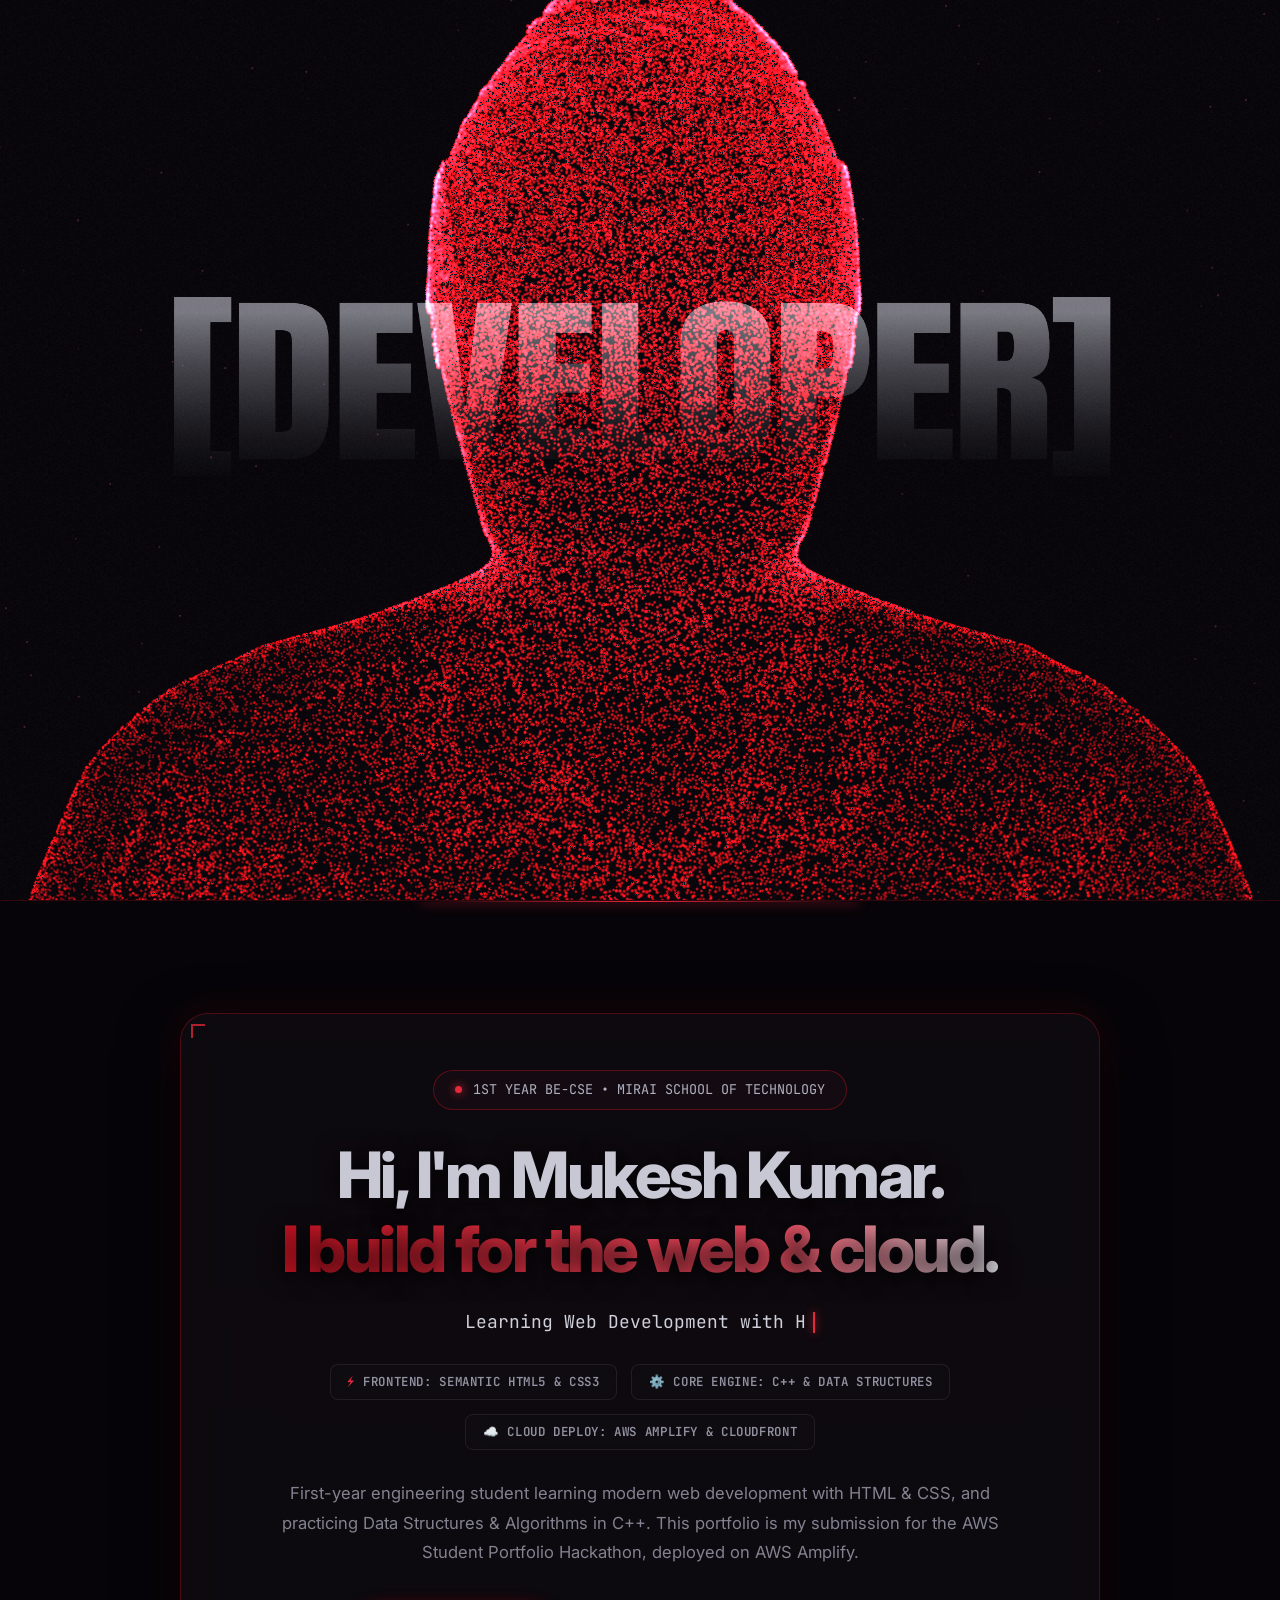
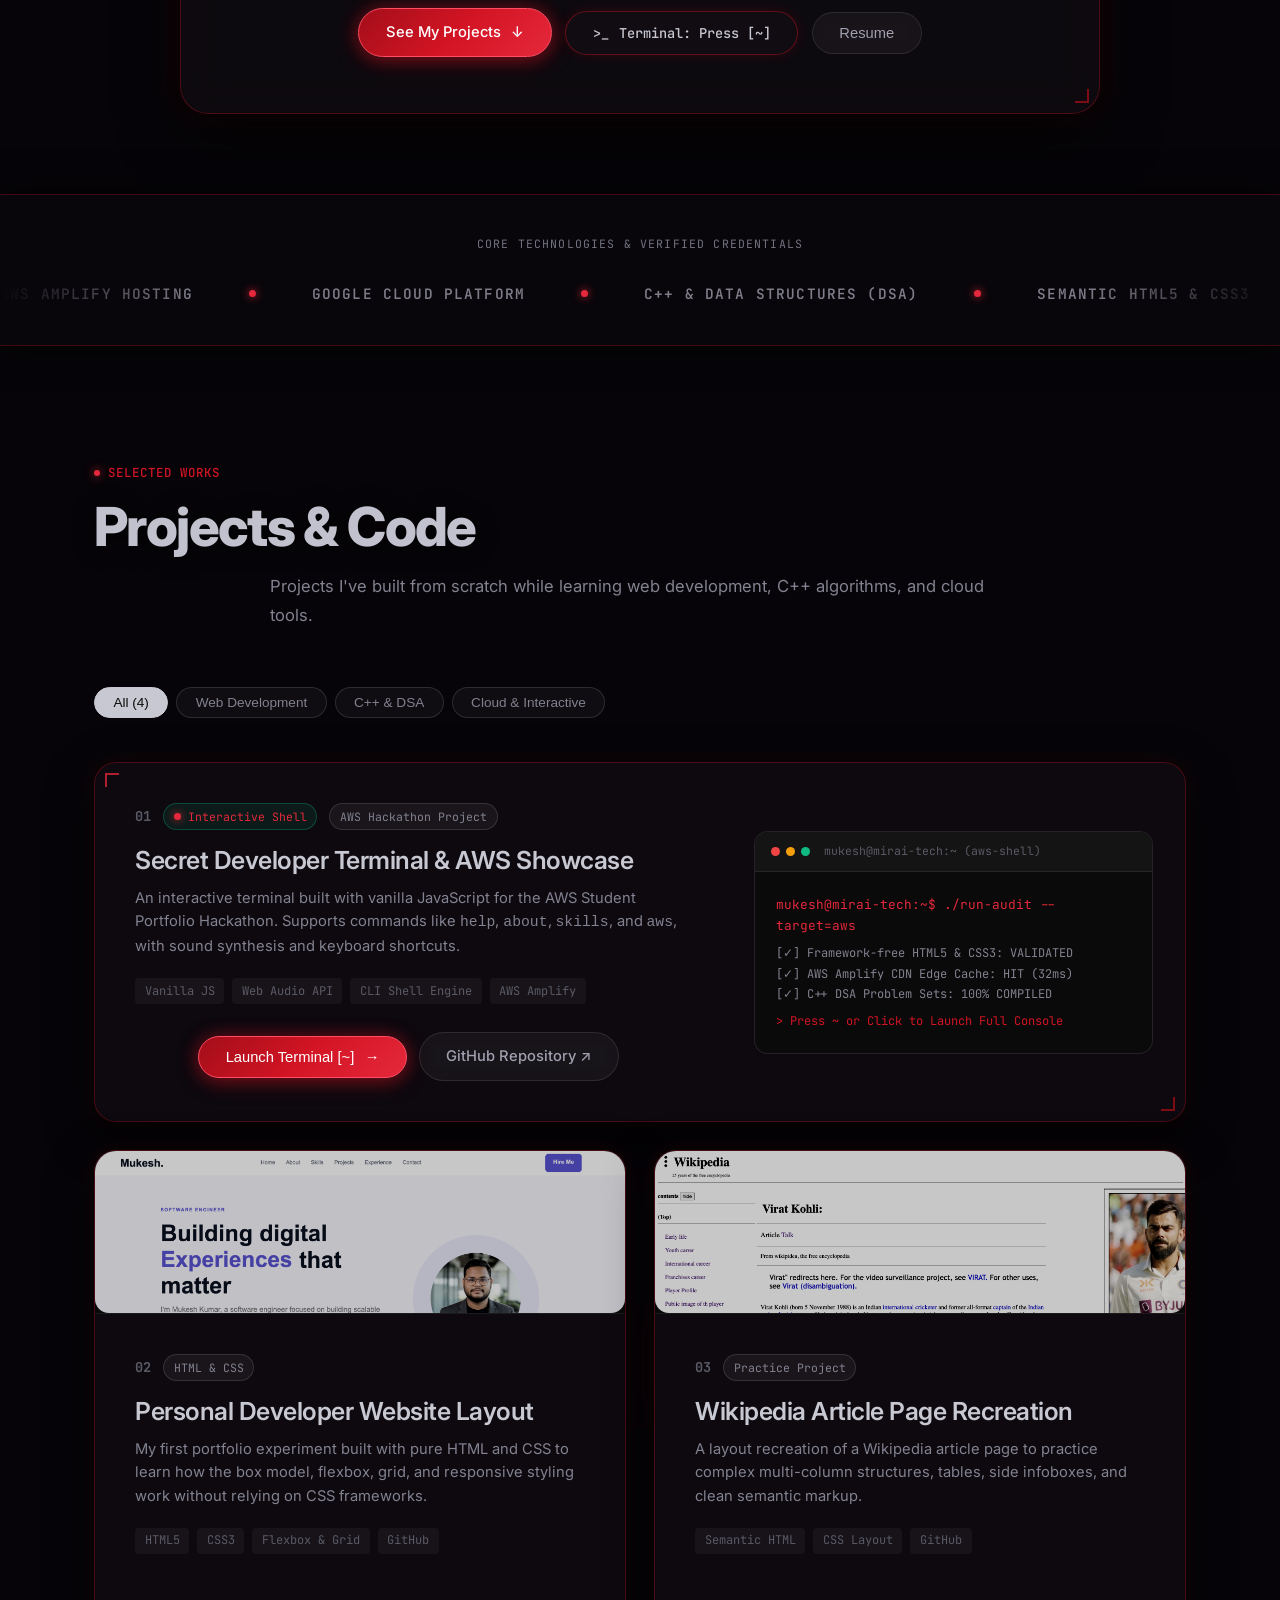
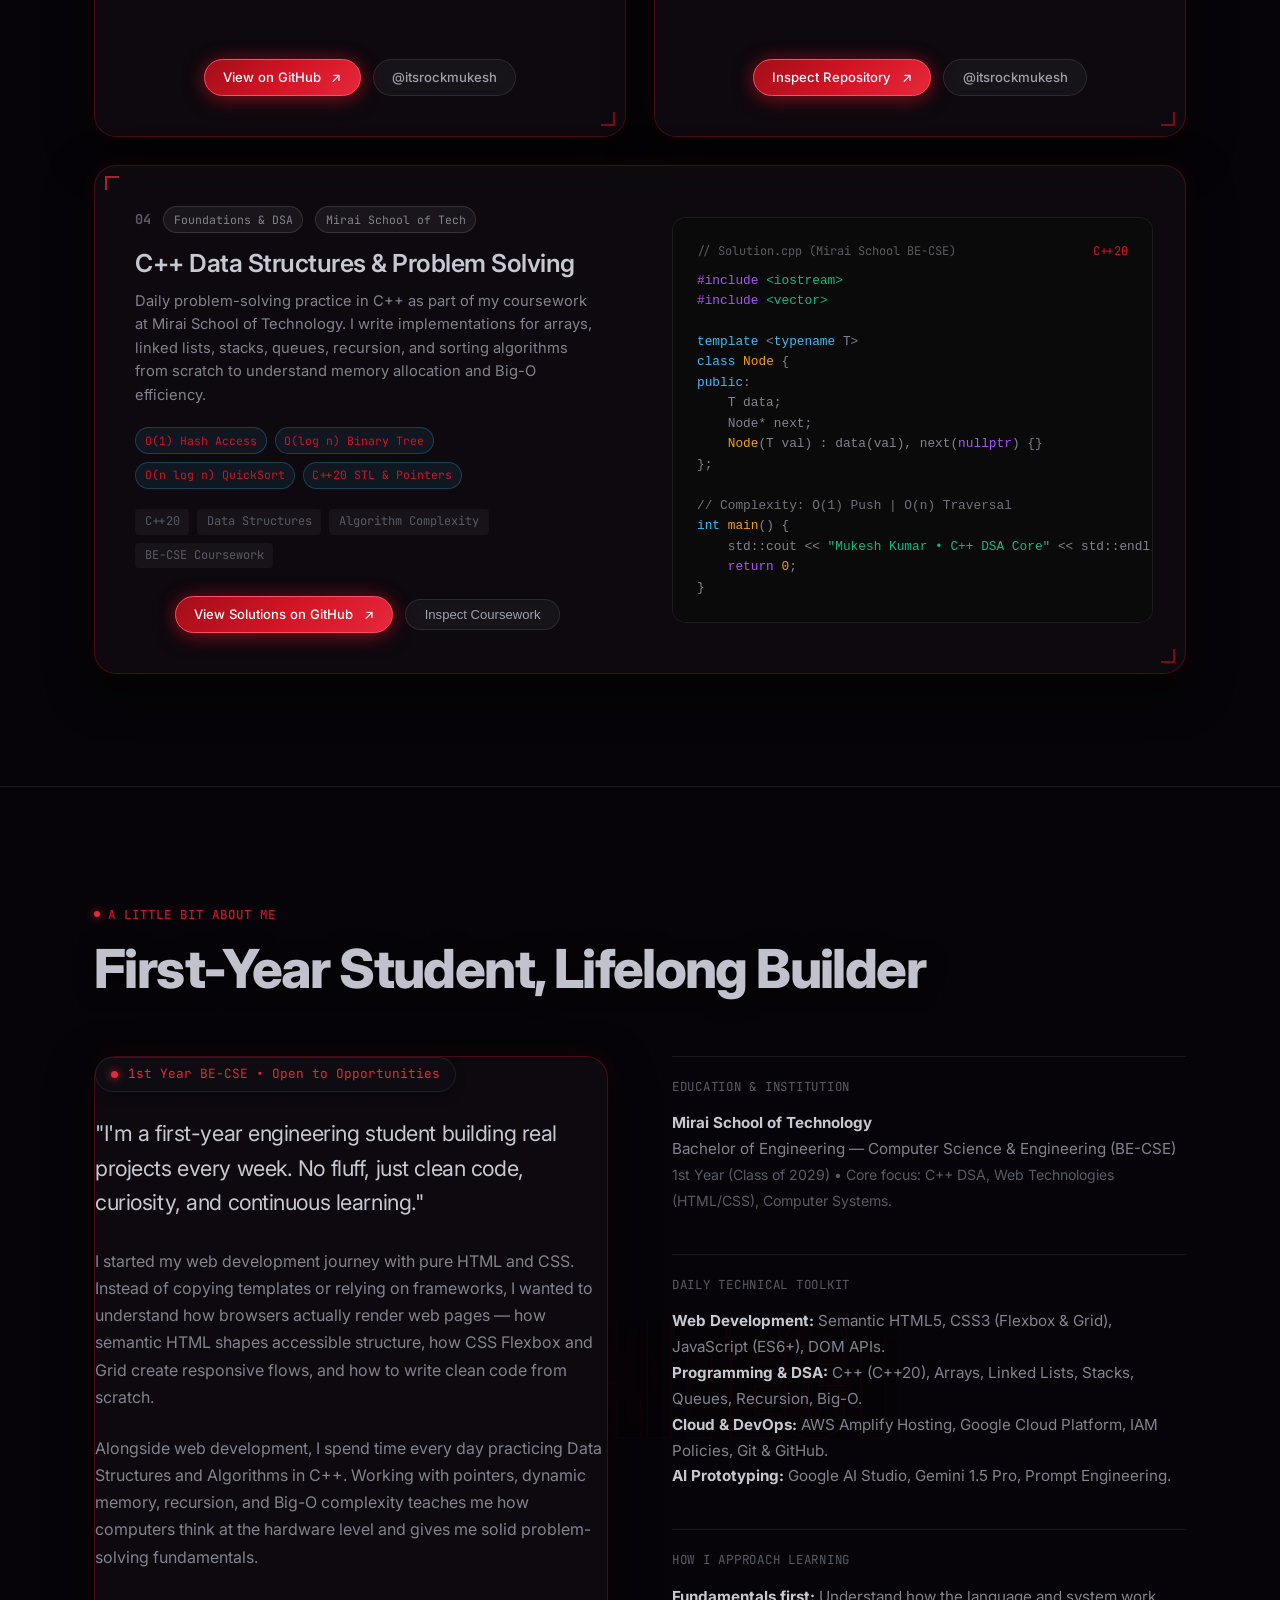
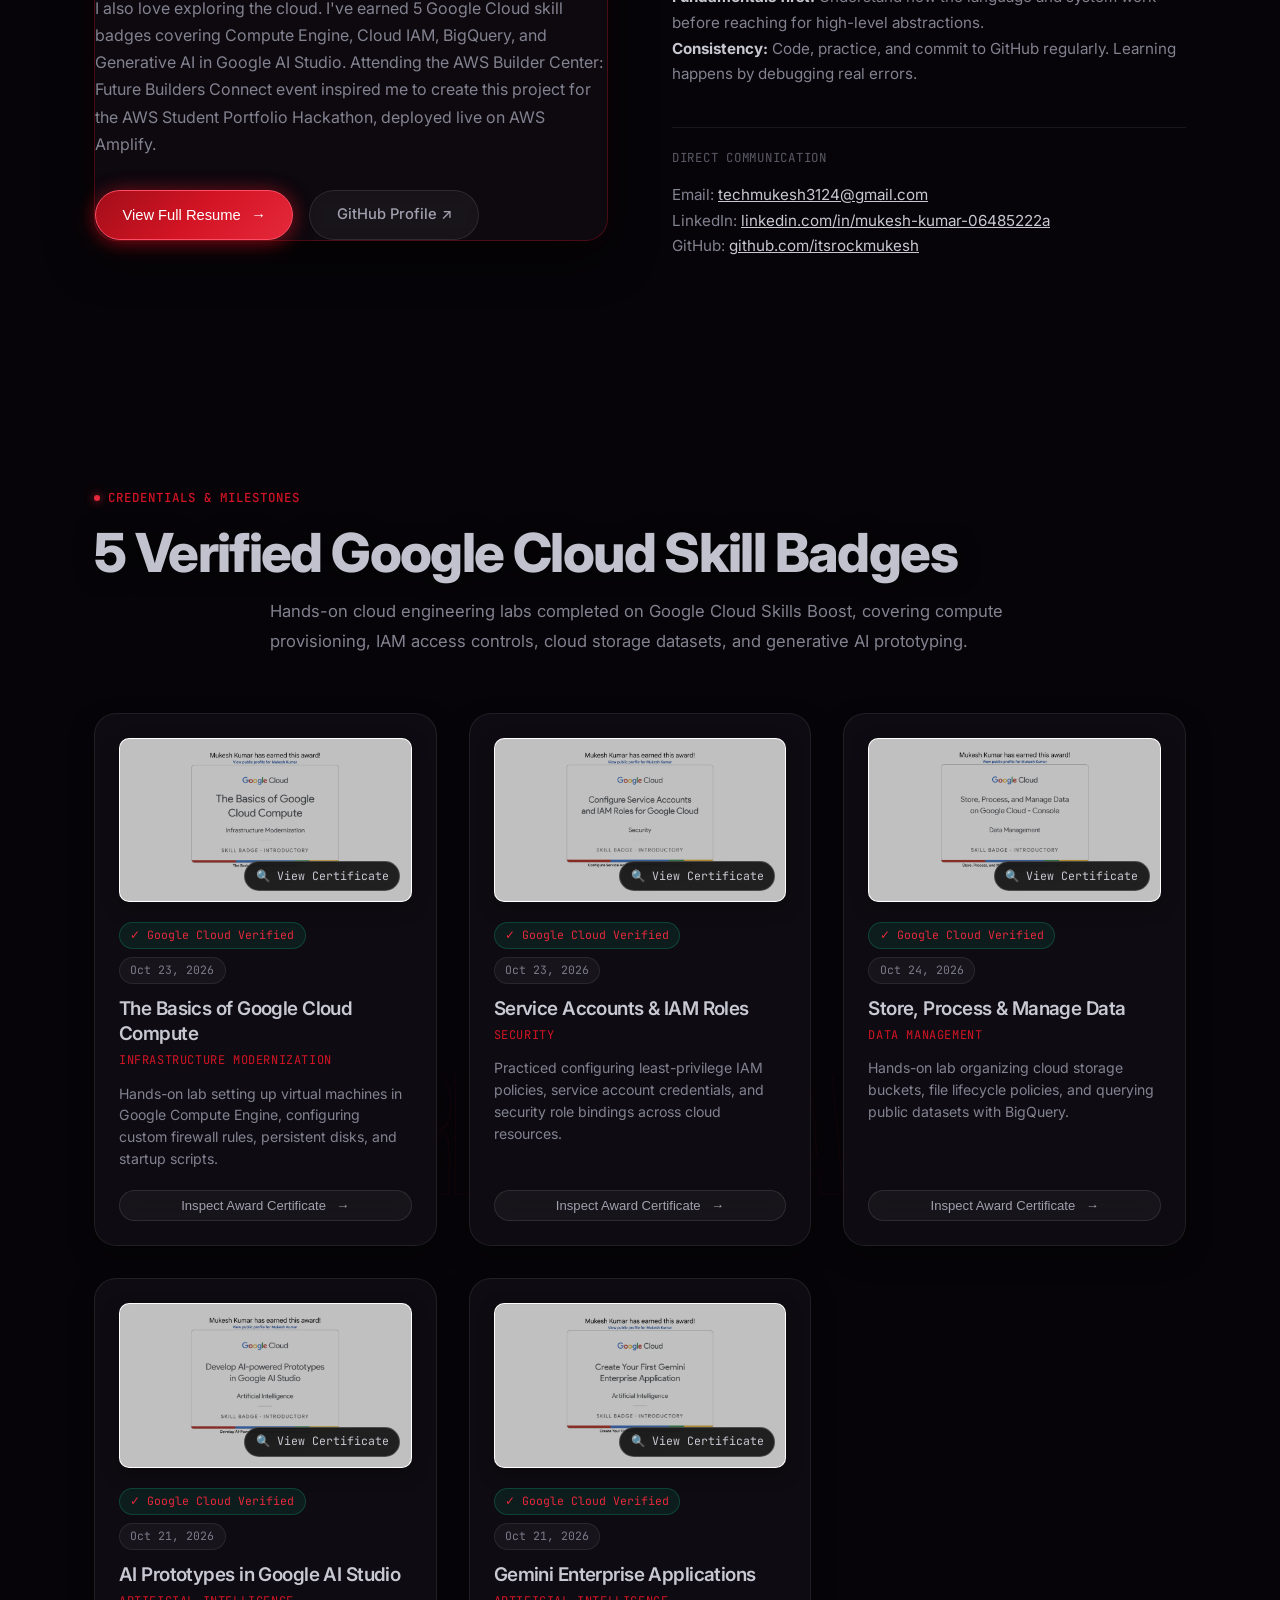
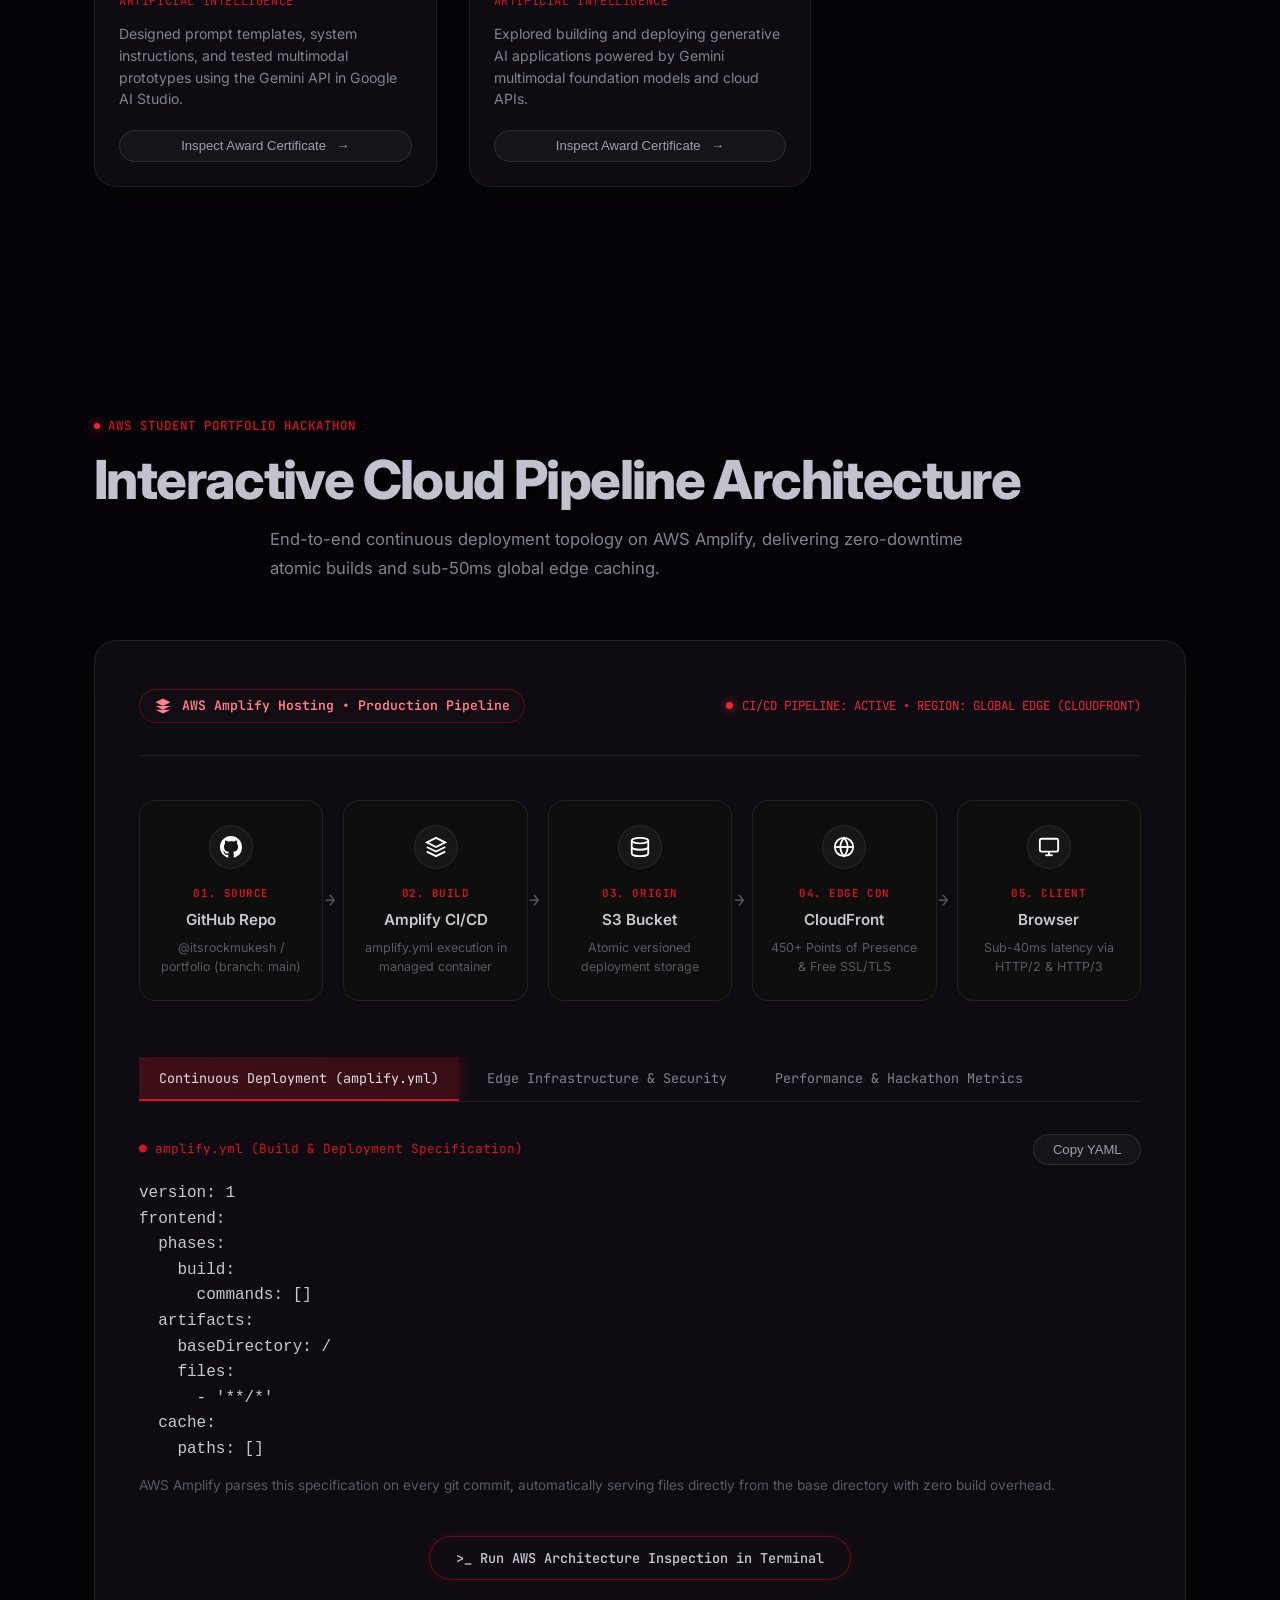
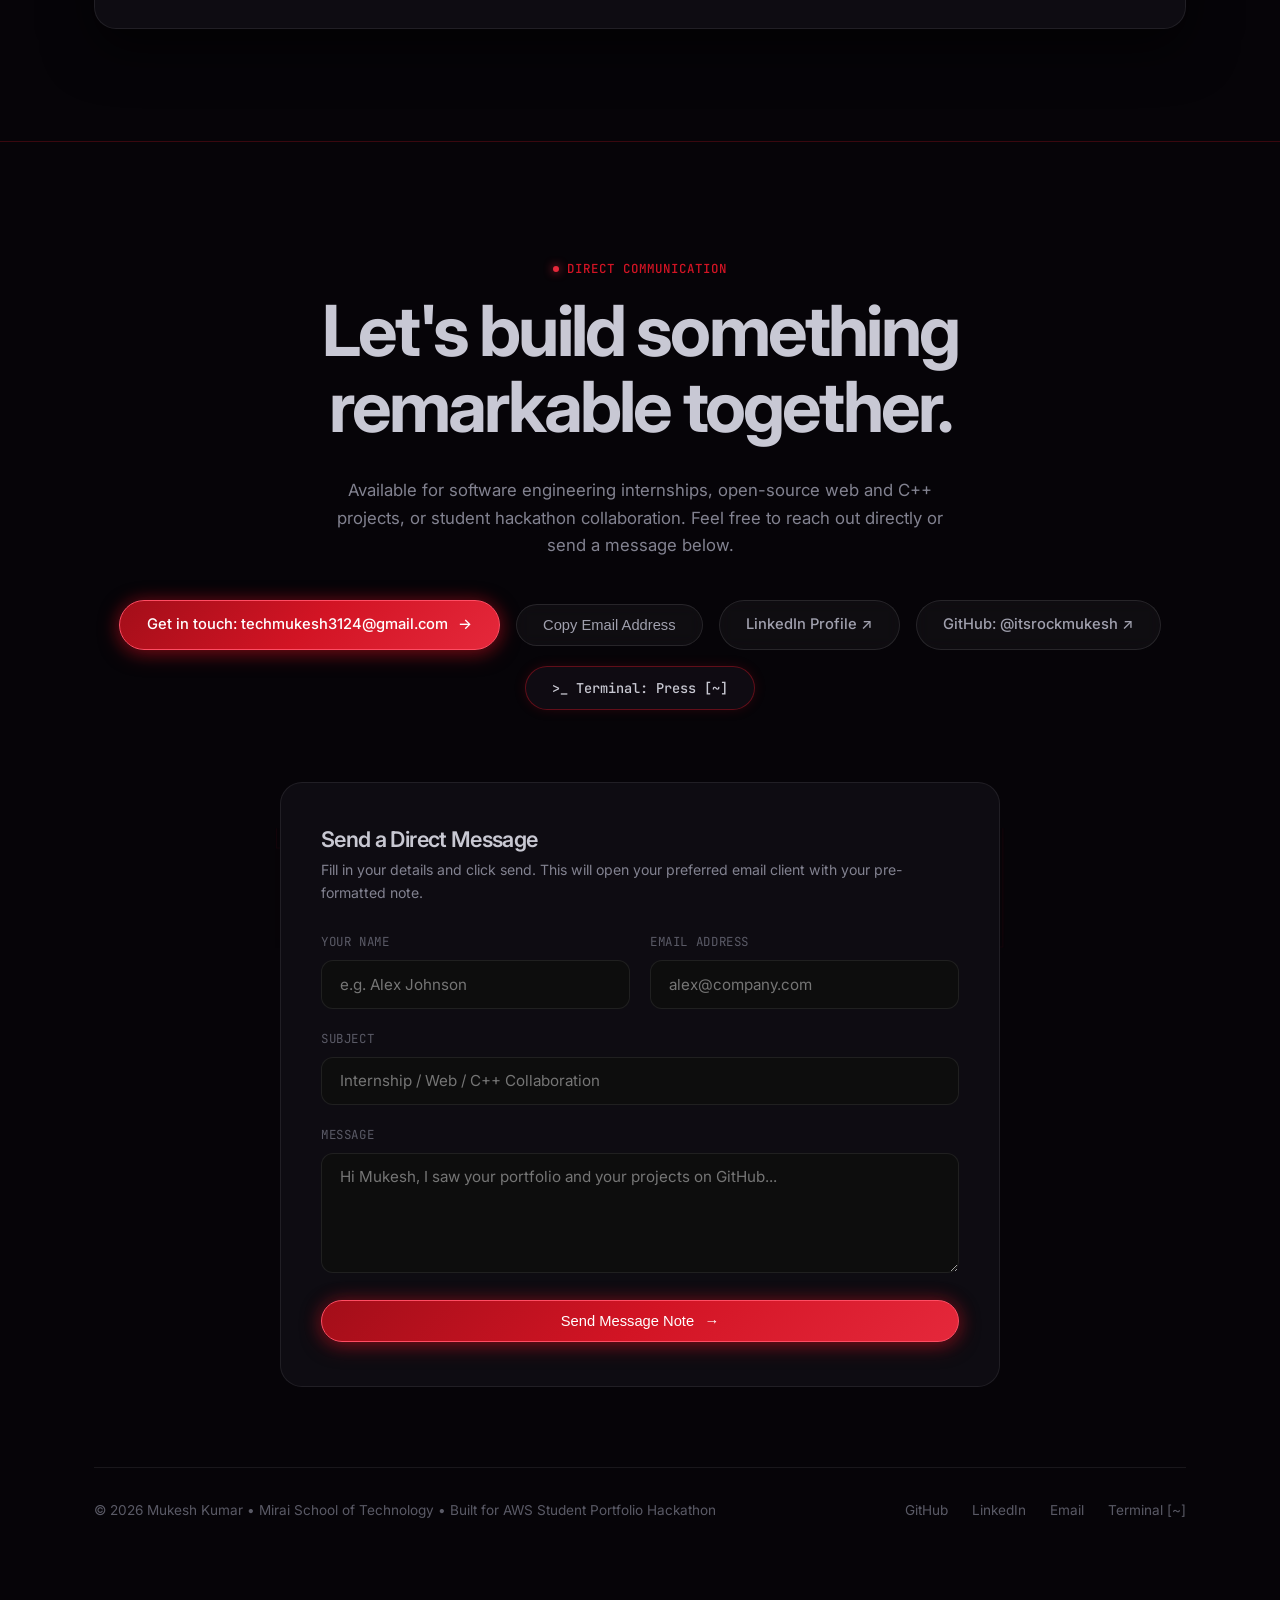
==== commit e8b5c1ad: "fix(mobile): resolve touch reveal gesture, add touch-action: none, and smooth mobile scroll navigati" ====
--- a/index.html
+++ b/index.html
@@ -380,6 +380,7 @@
       background: #060408;
       z-index: 3;
       overflow: hidden;
+      touch-action: none;
     }
 
     .hero-sticky-stage {
@@ -389,6 +390,7 @@
       height: 100%;
       overflow: hidden;
       z-index: 3;
+      touch-action: none;
     }
 
     #webgl-canvas {
@@ -399,6 +401,7 @@
       height: 100%;
       z-index: 1;
       pointer-events: auto;
+      touch-action: none;
     }
 
     #film-grain {
@@ -3507,11 +3510,23 @@
       if (hintEl) hintEl.classList.remove('hint-hidden');
 
       const introSec = document.getElementById('intro');
-      if (introSec) {
-        introSec.scrollIntoView({ behavior: 'smooth' });
-      } else {
-        window.scrollTo({ top: window.innerHeight * 1.05, behavior: 'smooth' });
-      }
+
+      // RequestAnimationFrame ensures mobile Safari reflows overflow-y before executing scroll
+      requestAnimationFrame(() => {
+        if (introSec) {
+          introSec.scrollIntoView({ behavior: 'smooth', block: 'start' });
+        } else {
+          window.scrollTo({ top: window.innerHeight * 1.05, behavior: 'smooth' });
+        }
+
+        // Reliable fallback for mobile browsers where smooth scrollIntoView may be throttled
+        setTimeout(() => {
+          if (window.scrollY < 20) {
+            const targetY = introSec ? (introSec.getBoundingClientRect().top + window.pageYOffset) : window.innerHeight;
+            window.scrollTo({ top: targetY, behavior: 'smooth' });
+          }
+        }, 120);
+      });
 
       setTimeout(() => {
         isTransitioningToPage = false;
@@ -3583,62 +3598,101 @@
     }, { passive: false });
 
     // Touch Event Handling for Mobile / Trackpad Swiping
-    let touchStartY = 0;
+    let touchGestureStartY = 0;
+    let touchLastY = 0;
+    let touchStartTime = 0;
     let touchFirstSwipeConsumed = false;
 
     window.addEventListener('touchstart', (e) => {
-      touchStartY = e.touches[0].clientY;
+      if (!e.touches || e.touches.length === 0) return;
+      touchGestureStartY = e.touches[0].clientY;
+      touchLastY = touchGestureStartY;
+      touchStartTime = performance.now();
       touchFirstSwipeConsumed = false;
-      if (!revealAudioCtx) initRevealAudio();
-      if (revealAudioCtx && revealAudioCtx.state === 'suspended') revealAudioCtx.resume();
+
+      if (window.CyberAudio && window.CyberAudio.unlock) {
+        window.CyberAudio.unlock();
+      }
     }, { passive: true });
 
     window.addEventListener('touchmove', (e) => {
-      const scrollY = window.scrollY;
+      if (!e.touches || e.touches.length === 0) return;
+      const scrollY = window.scrollY || window.pageYOffset || 0;
       const currentY = e.touches[0].clientY;
-      const deltaY = touchStartY - currentY; // positive = swipe up = scroll down
-
+      const frameDeltaY = touchLastY - currentY; // positive = swipe up
+      const totalDeltaY = touchGestureStartY - currentY; // total distance in this swipe
+      touchLastY = currentY;
+
+      // 1. Photo is NOT fully revealed:
       if (scrollY <= 5 && !photoFullyRevealed) {
-        if (deltaY > 0) {
+        if (frameDeltaY > 0) {
           e.preventDefault();
-          const speed = 0.0022;
-          targetRevealProgress = Math.min(1.0, targetRevealProgress + deltaY * speed);
-          touchStartY = currentY;
-          handleRevealSound(deltaY);
-          if (targetRevealProgress >= 0.999) {
+          const speed = 0.0038; // Smooth & responsive on mobile
+          targetRevealProgress = Math.min(1.0, targetRevealProgress + frameDeltaY * speed);
+          handleRevealSound(frameDeltaY);
+
+          // Fast swipe / full reveal completion
+          if (targetRevealProgress >= 0.96 || totalDeltaY > 180) {
             targetRevealProgress = 1.0;
             onPhotoRevealedComplete();
             touchFirstSwipeConsumed = true;
           }
           return;
-        } else if (deltaY < -6 && targetRevealProgress > 0.02) {
+        } else if (frameDeltaY < -4 && targetRevealProgress > 0.02) {
           e.preventDefault();
-          targetRevealProgress = Math.max(0.0, targetRevealProgress + deltaY * 0.0022);
-          touchStartY = currentY;
-          handleRevealSound(deltaY);
+          targetRevealProgress = Math.max(0.0, targetRevealProgress + frameDeltaY * 0.0035);
+          handleRevealSound(frameDeltaY);
           return;
         }
       }
 
-      if (scrollY <= 5 && photoFullyRevealed && deltaY > 15) {
-        if (touchFirstSwipeConsumed || isAwaitingNewScrollGesture) {
+      // 2. Photo IS fully revealed at top:
+      if (scrollY <= 5 && photoFullyRevealed) {
+        if (frameDeltaY < -6) {
+          // Swiping down reverses photo back to dots
           e.preventDefault();
+          photoFullyRevealed = false;
+          isAwaitingNewScrollGesture = false;
+          document.body.classList.add('hero-locked');
+          targetRevealProgress = Math.max(0.0, targetRevealProgress - 0.08);
+          handleRevealSound(frameDeltaY);
           return;
         }
-        e.preventDefault();
-        advanceToNextPage();
+
+        // Swiping up advances to next page
+        if (frameDeltaY > 3 || totalDeltaY > 25) {
+          if (touchFirstSwipeConsumed || isAwaitingNewScrollGesture) {
+            e.preventDefault();
+            return;
+          }
+          e.preventDefault();
+          advanceToNextPage();
+          return;
+        }
       }
     }, { passive: false });
 
-    window.addEventListener('touchend', () => {
+    window.addEventListener('touchend', (e) => {
+      const touchDuration = performance.now() - touchStartTime;
+      const totalDeltaY = e.changedTouches && e.changedTouches.length > 0
+        ? touchGestureStartY - e.changedTouches[0].clientY
+        : 0;
+
+      // Quick flick detection (fast upward flick completes photo reveal)
+      if (window.scrollY <= 5 && !photoFullyRevealed && totalDeltaY > 55 && touchDuration < 320) {
+        targetRevealProgress = 1.0;
+        handleRevealSound(90);
+        onPhotoRevealedComplete();
+      }
+
       touchFirstSwipeConsumed = false;
       isAwaitingNewScrollGesture = false;
-    });
+    }, { passive: true });
 
     // Touch/Click interaction on Scroll Indicator Pill
     const scrollIndicatorEl = document.querySelector('.scroll-indicator');
     if (scrollIndicatorEl) {
-      scrollIndicatorEl.addEventListener('click', (e) => {
+      const handleIndicatorTap = (e) => {
         e.preventDefault();
         e.stopPropagation();
         if (!photoFullyRevealed) {
@@ -3652,7 +3706,9 @@
         } else {
           advanceToNextPage();
         }
-      });
+      };
+      scrollIndicatorEl.addEventListener('click', handleIndicatorTap);
+      scrollIndicatorEl.addEventListener('touchend', handleIndicatorTap, { passive: false });
     }
 
     // Keyboard Navigation (ArrowDown, ArrowUp, Space, PageDown, PageUp)
